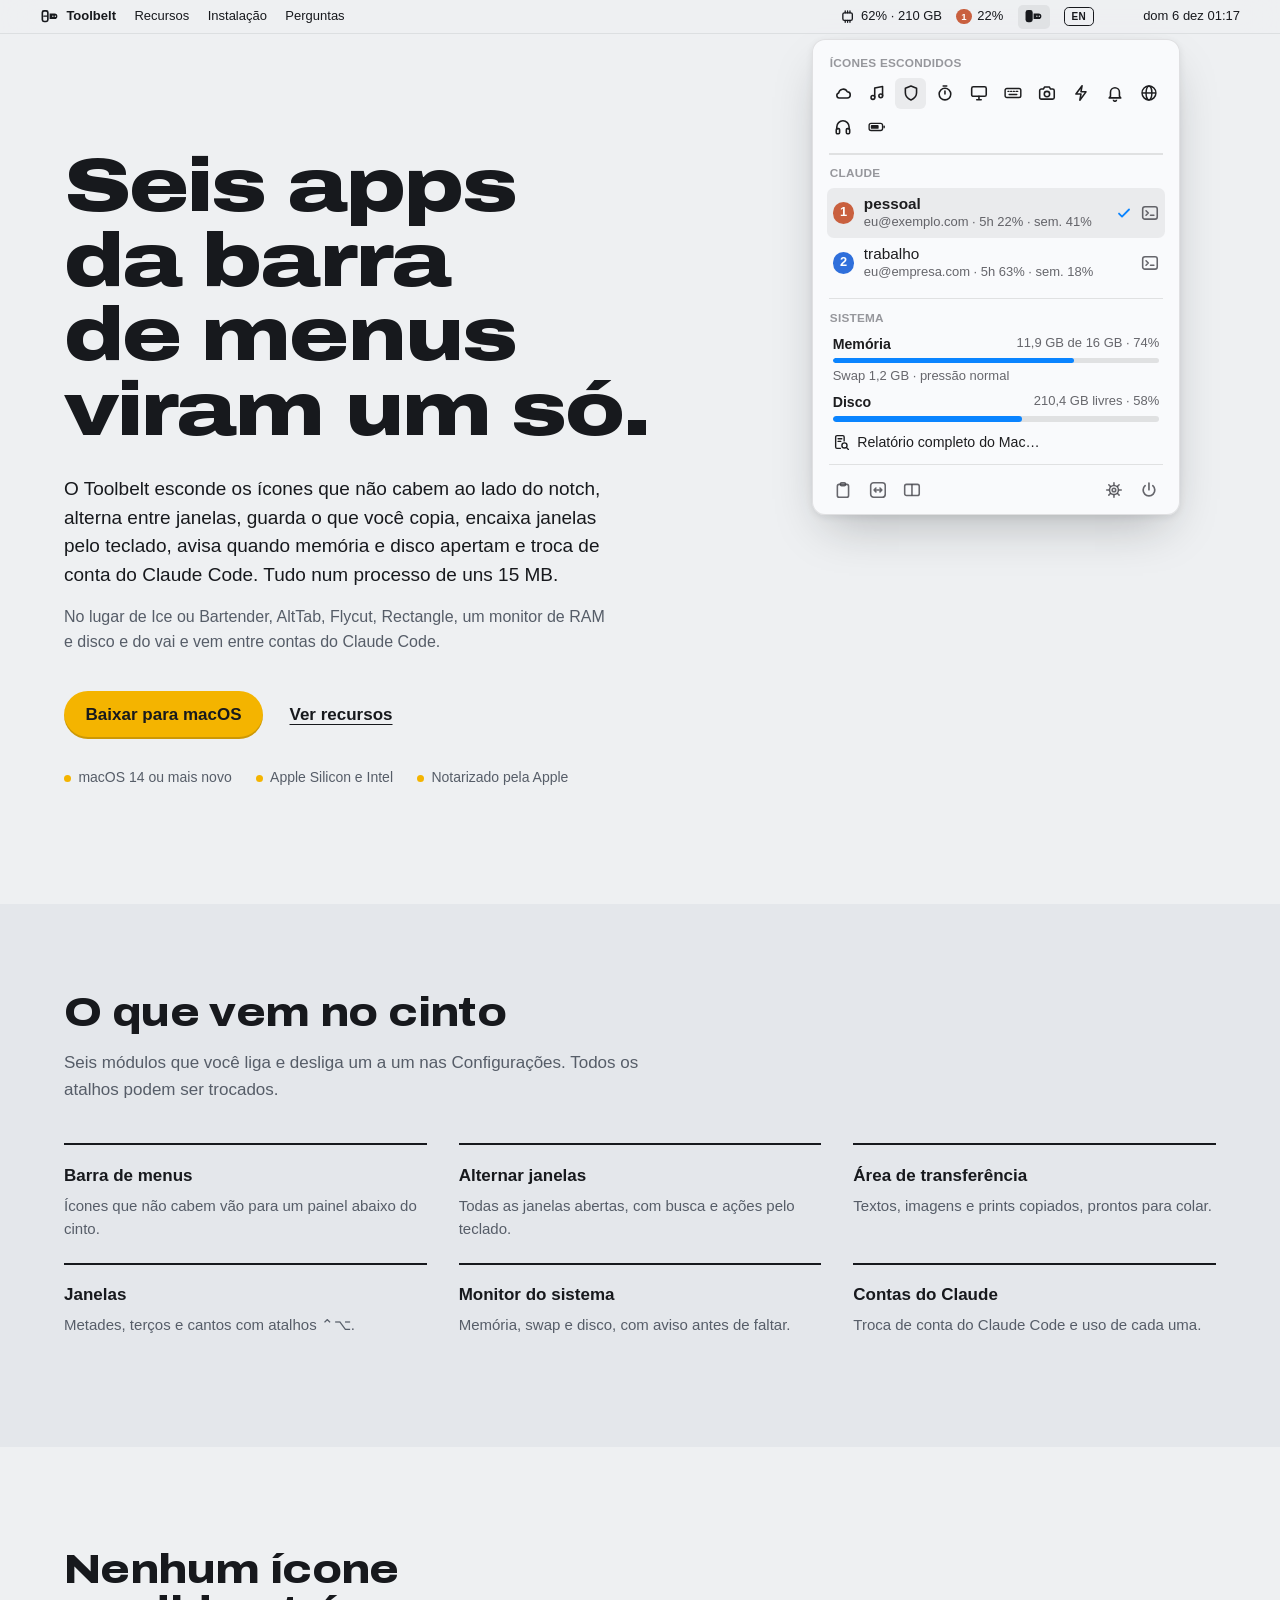
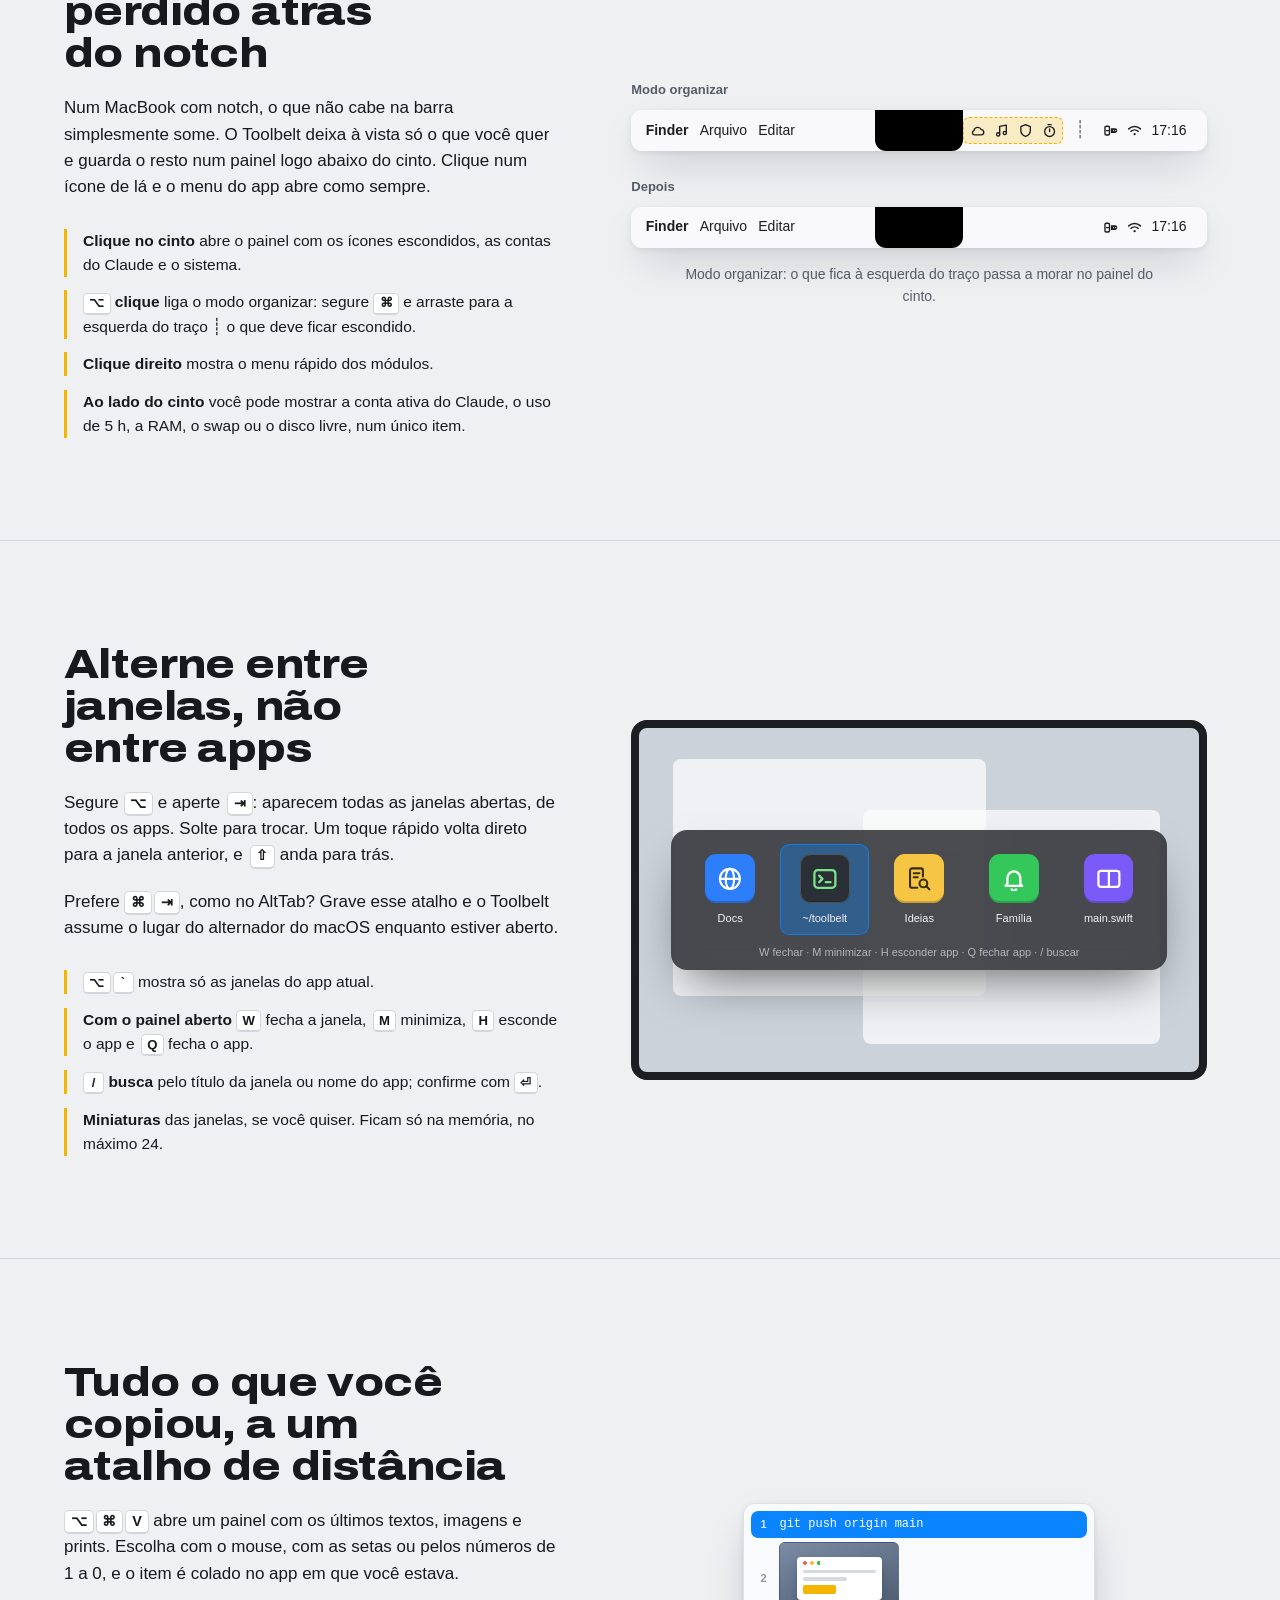
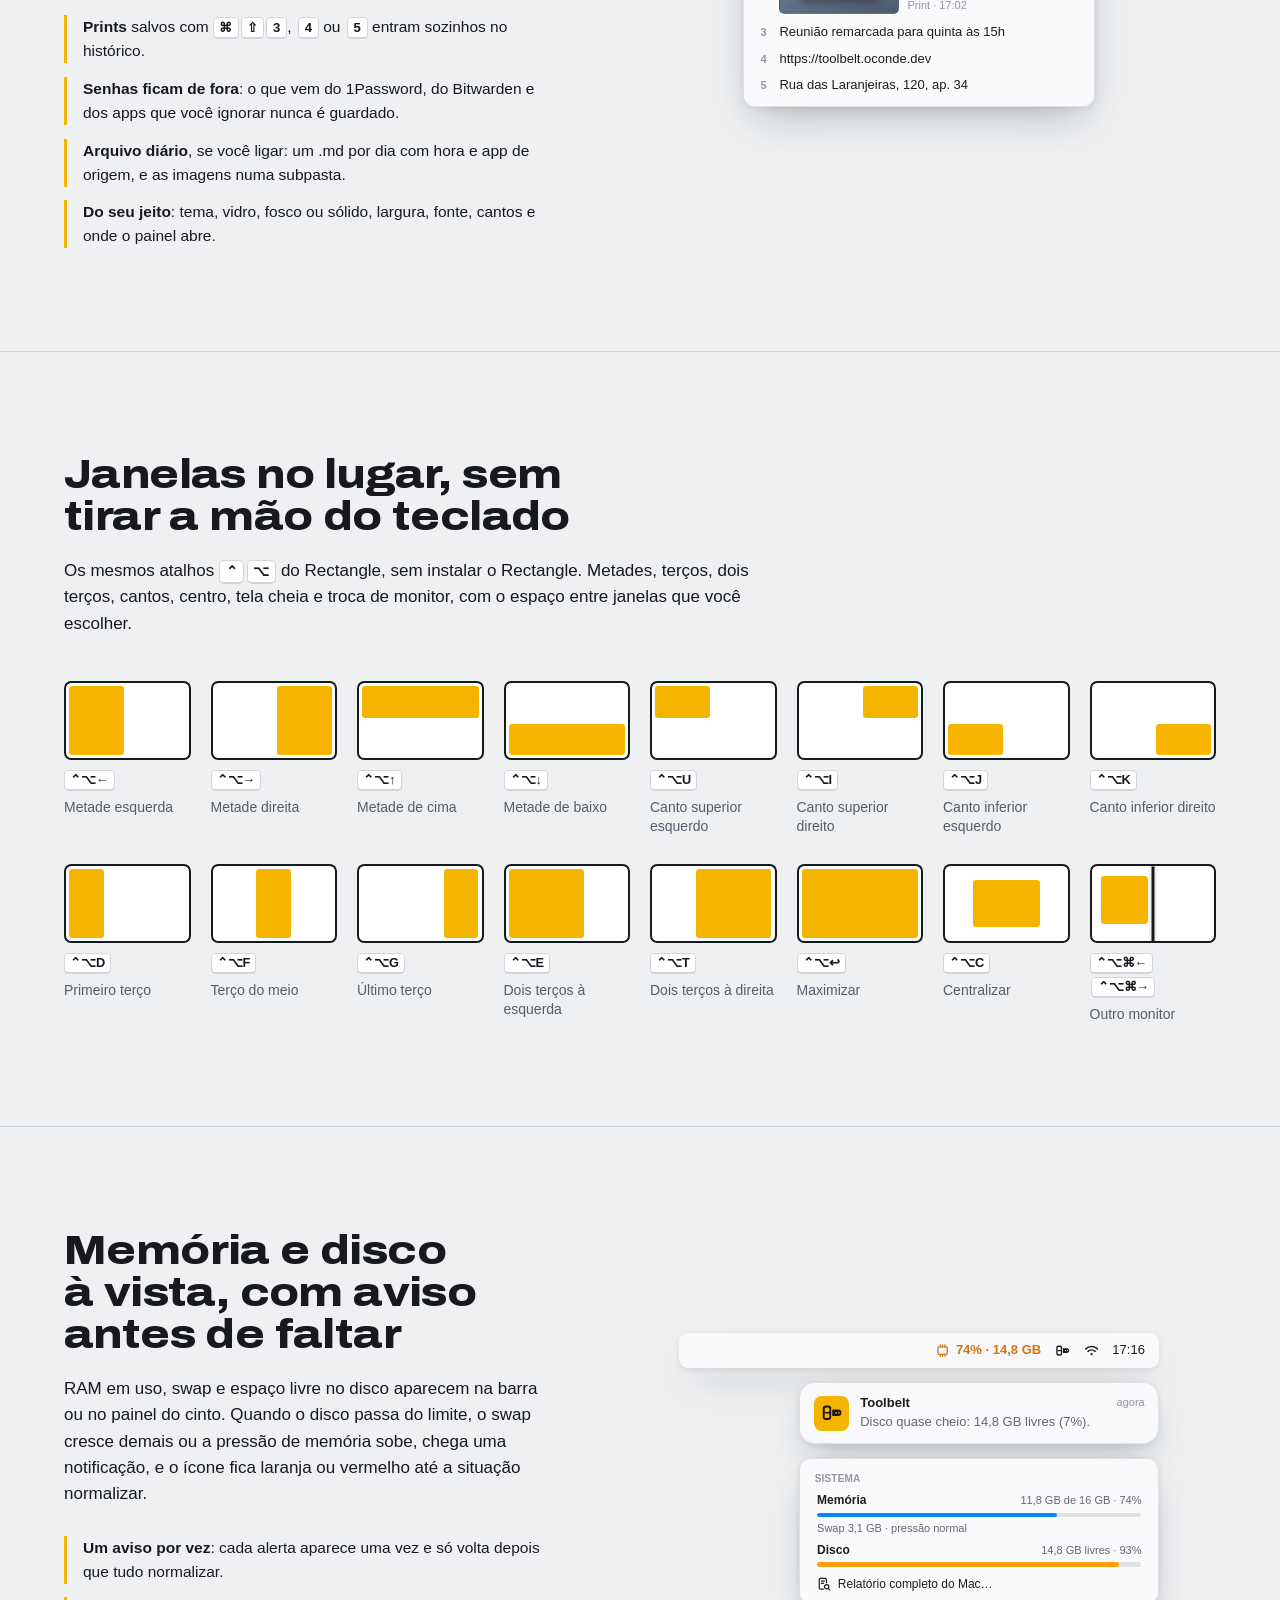
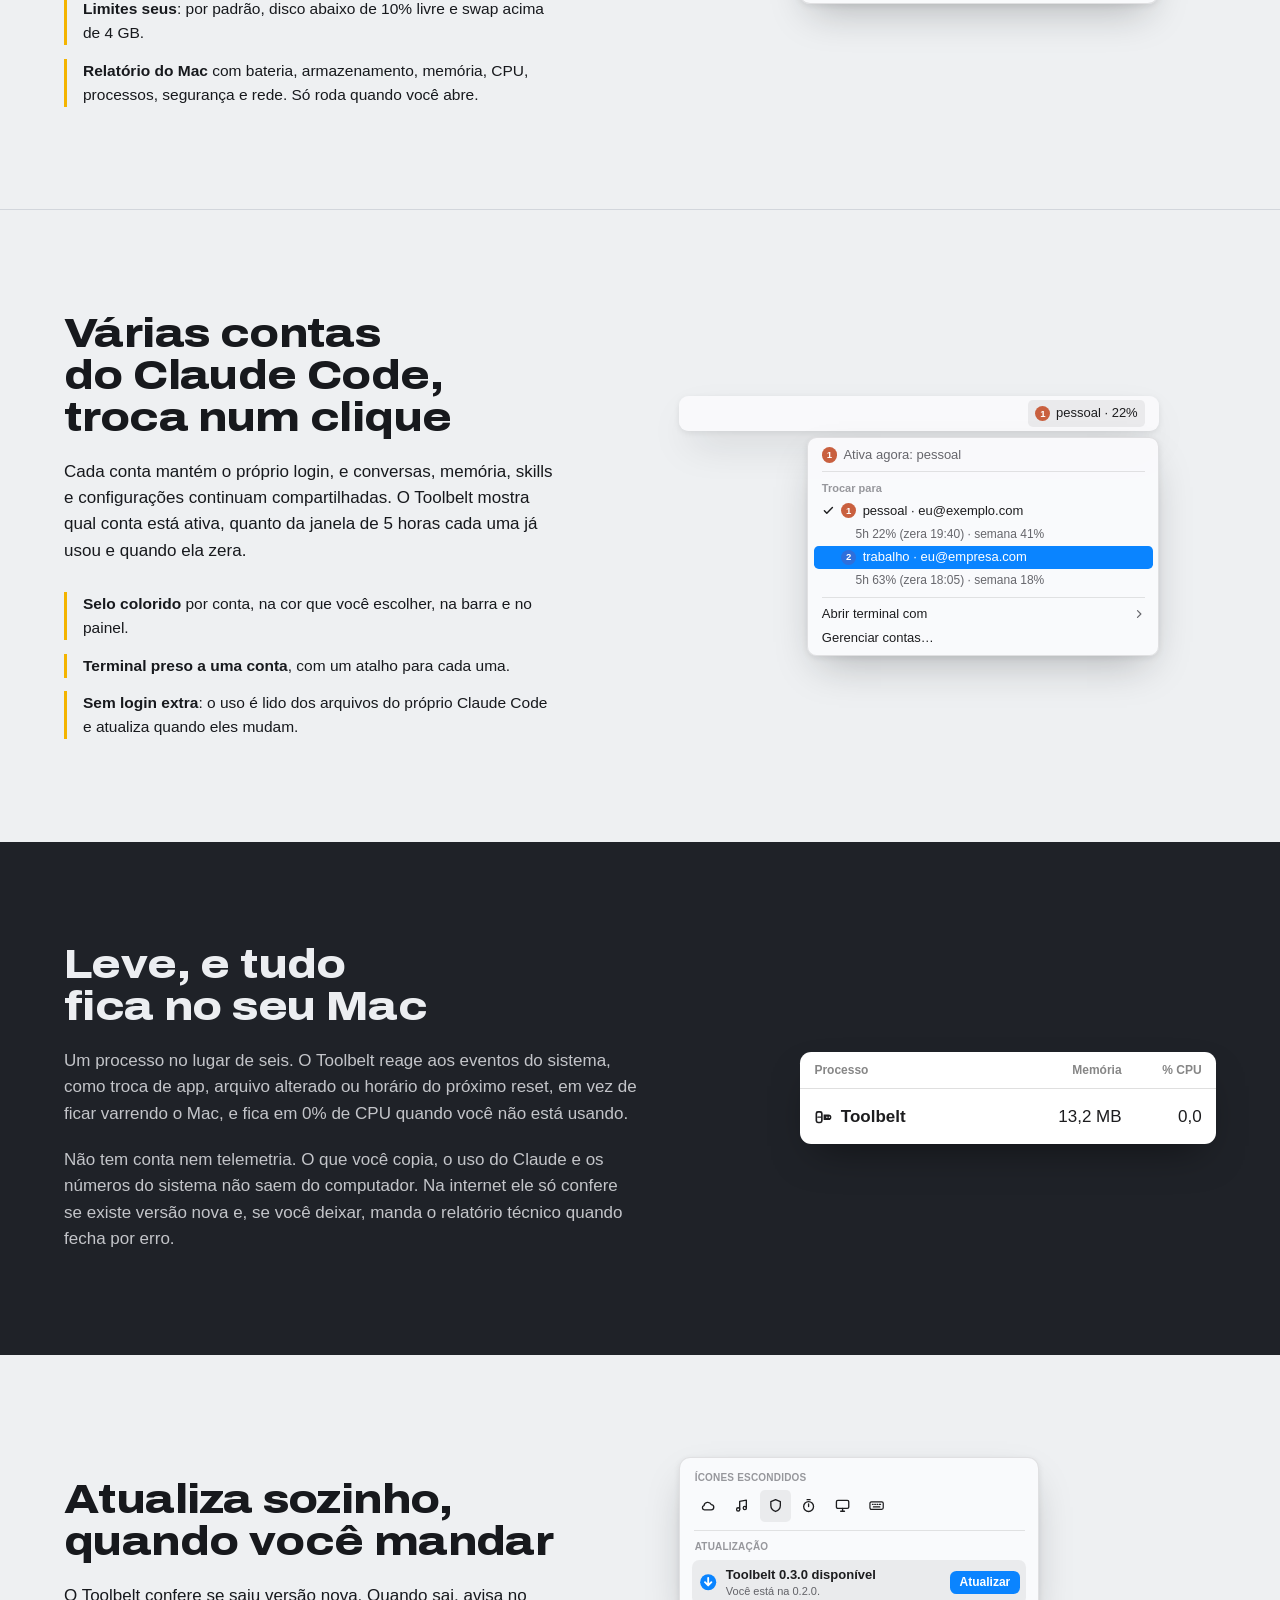
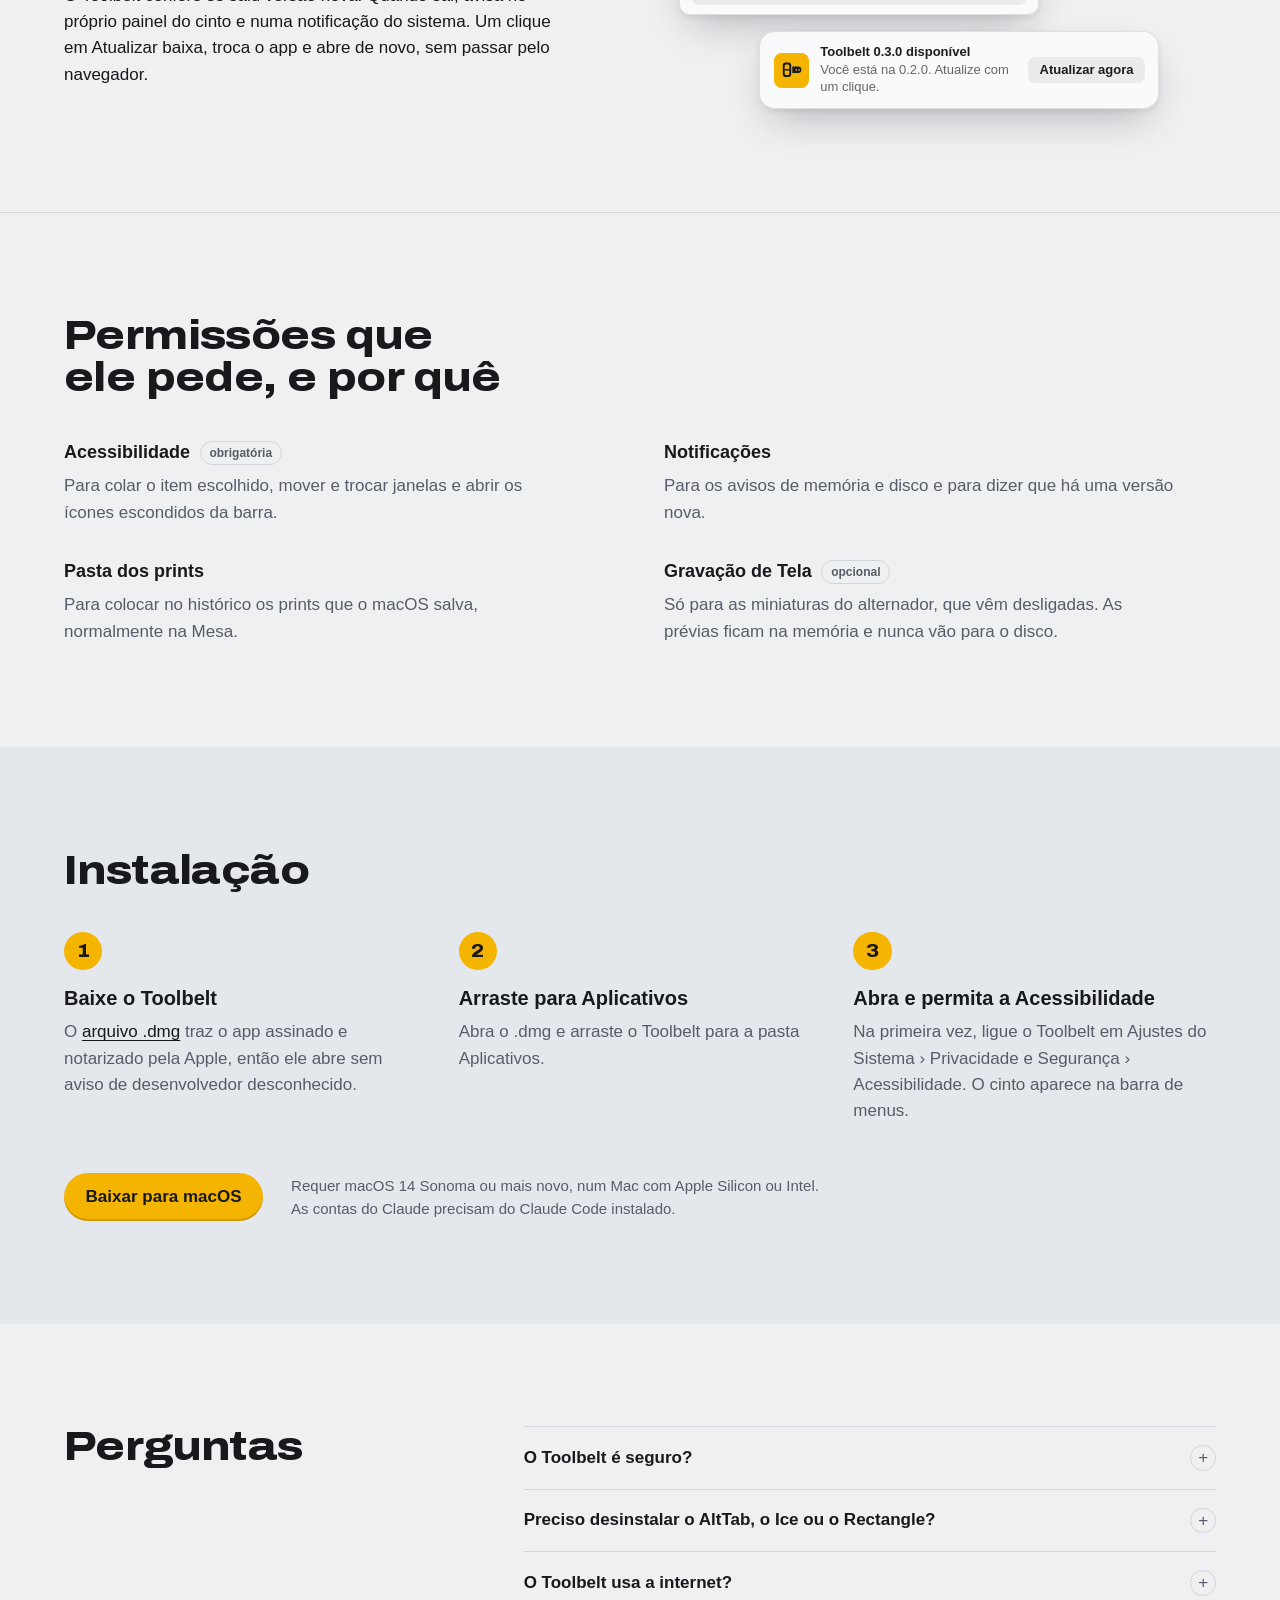
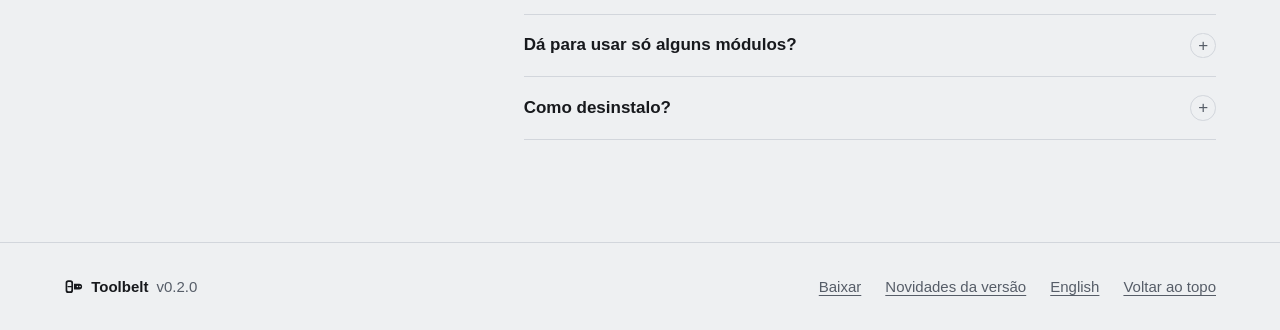
==== site/index.html @ cf815ac5 "Document crash reporting, the compatibility matrix and the 0.3.0 changes" ====
<!doctype html>
<html lang="pt-BR">
<head>
<meta charset="utf-8">
<meta name="viewport" content="width=device-width, initial-scale=1">
<title>Toolbelt para macOS: seis utilitários da barra de menus num app só</title>
<meta name="description" content="Toolbelt junta num app leve o que você usava em vários: ícones escondidos atrás do notch, alternador de janelas, histórico da área de transferência, atalhos de janela, monitor de memória e disco e troca de contas do Claude Code.">
<meta name="color-scheme" content="light dark">
<meta name="theme-color" content="#EEF0F2" media="(prefers-color-scheme: light)">
<meta name="theme-color" content="#1A1C20" media="(prefers-color-scheme: dark)">
<link rel="canonical" href="https://toolbelt.oconde.dev/">
<link rel="alternate" hreflang="pt-BR" href="https://toolbelt.oconde.dev/">
<link rel="alternate" hreflang="en" href="https://toolbelt.oconde.dev/en/">
<link rel="alternate" hreflang="x-default" href="https://toolbelt.oconde.dev/">
<link rel="icon" href="assets/favicon.svg" type="image/svg+xml">
<link rel="apple-touch-icon" href="assets/app-icon.png">
<link rel="preload" href="assets/fonts/archivo-latin.woff2" as="font" type="font/woff2" crossorigin>
<link rel="stylesheet" href="assets/site.css">
<meta property="og:type" content="website">
<meta property="og:locale" content="pt_BR">
<meta property="og:locale:alternate" content="en_US">
<meta property="og:site_name" content="Toolbelt">
<meta property="og:url" content="https://toolbelt.oconde.dev/">
<meta property="og:title" content="Toolbelt: seis apps da barra de menus viram um só">
<meta property="og:description" content="Ícones escondidos atrás do notch, alternador de janelas, área de transferência, atalhos de janela, monitor do sistema e contas do Claude Code. Uns 15 MB de memória, notarizado pela Apple.">
<meta property="og:image" content="https://toolbelt.oconde.dev/assets/og.png">
<meta property="og:image:width" content="1200">
<meta property="og:image:height" content="630">
<meta property="og:image:alt" content="Barra de menus do Mac com o ícone do Toolbelt e o painel aberto.">
<meta name="twitter:card" content="summary_large_image">
<script src="assets/site.js" defer></script>
</head>
<body>
<svg class="sprite" width="0" height="0" aria-hidden="true" focusable="false">
  <symbol id="belt-closed" viewBox="0 0 18 18">
    <path fill-rule="evenodd" d="M9.4 6.25H14.25A2.75 2.75 0 0 1 14.25 11.75H9.4Z M11.9 9a0.7 0.7 0 1 0 1.4 0a0.7 0.7 0 1 0-1.4 0Z M14.3 9a0.7 0.7 0 1 0 1.4 0a0.7 0.7 0 1 0-1.4 0Z"/>
    <path fill-rule="evenodd" d="M3.9 3H6.1A2.4 2.4 0 0 1 8.5 5.4V12.6A2.4 2.4 0 0 1 6.1 15H3.9A2.4 2.4 0 0 1 1.5 12.6V5.4A2.4 2.4 0 0 1 3.9 3Z M4.3 4.6H5.7A1.2 1.2 0 0 1 6.9 5.8V12.2A1.2 1.2 0 0 1 5.7 13.4H4.3A1.2 1.2 0 0 1 3.1 12.2V5.8A1.2 1.2 0 0 1 4.3 4.6Z"/>
    <rect x="3.1" y="8.35" width="4.6" height="1.3" rx="0.65"/>
  </symbol>
  <symbol id="belt-open" viewBox="0 0 18 18">
    <path fill-rule="evenodd" d="M9.4 6.25H14.25A2.75 2.75 0 0 1 14.25 11.75H9.4Z M11.9 9a0.7 0.7 0 1 0 1.4 0a0.7 0.7 0 1 0-1.4 0Z M14.3 9a0.7 0.7 0 1 0 1.4 0a0.7 0.7 0 1 0-1.4 0Z"/>
    <rect x="1.5" y="3" width="7" height="12" rx="2.4"/>
  </symbol>
  <symbol id="glyph-chip" viewBox="0 0 16 16"><g fill="none" stroke="currentColor" stroke-width="1.4" stroke-linecap="round"><rect x="3" y="4" width="10" height="8" rx="1.6"/><path d="M5.5 2v2M8 2v2M10.5 2v2M5.5 12v2M8 12v2M10.5 12v2"/></g></symbol>
  <symbol id="glyph-terminal" viewBox="0 0 16 16"><g fill="none" stroke="currentColor" stroke-width="1.4" stroke-linecap="round" stroke-linejoin="round"><rect x="1.5" y="2.5" width="13" height="11" rx="2"/><path d="M4.5 6l2 2-2 2M8.5 10h3"/></g></symbol>
  <symbol id="glyph-check" viewBox="0 0 16 16"><path d="M3 8.5l3 3 7-7" fill="none" stroke="currentColor" stroke-width="1.8" stroke-linecap="round" stroke-linejoin="round"/></symbol>
  <symbol id="glyph-gear" viewBox="0 0 16 16"><g fill="none" stroke="currentColor" stroke-width="1.4" stroke-linecap="round"><circle cx="8" cy="8" r="4"/><circle cx="8" cy="8" r="1.6"/><path d="M8 1.5v2M8 12.5v2M1.5 8h2M12.5 8h2M3.4 3.4l1.4 1.4M11.2 11.2l1.4 1.4M3.4 12.6l1.4-1.4M11.2 4.8l1.4-1.4"/></g></symbol>
  <symbol id="glyph-power" viewBox="0 0 16 16"><g fill="none" stroke="currentColor" stroke-width="1.5" stroke-linecap="round"><path d="M8 1.8v6"/><path d="M4.6 4.2a5.2 5.2 0 1 0 6.8 0"/></g></symbol>
  <symbol id="glyph-clipboard" viewBox="0 0 16 16"><g fill="none" stroke="currentColor" stroke-width="1.4" stroke-linejoin="round"><rect x="3" y="3" width="10" height="11.5" rx="1.6"/><rect x="5.8" y="1.5" width="4.4" height="2.8" rx="0.9"/></g></symbol>
  <symbol id="glyph-arrange" viewBox="0 0 16 16"><g fill="none" stroke="currentColor" stroke-width="1.4" stroke-linecap="round" stroke-linejoin="round"><rect x="1.5" y="1.5" width="13" height="13" rx="2.6"/><path d="M4.5 8h7M6.2 6.3L4.5 8l1.7 1.7M9.8 6.3L11.5 8 9.8 9.7"/></g></symbol>
  <symbol id="glyph-split" viewBox="0 0 16 16"><g fill="none" stroke="currentColor" stroke-width="1.4"><rect x="1.5" y="3" width="13" height="10" rx="1.6"/><path d="M8 3v10"/></g></symbol>
  <symbol id="glyph-report" viewBox="0 0 16 16"><g fill="none" stroke="currentColor" stroke-width="1.3" stroke-linecap="round"><path d="M10.5 6.5V2.8a1.3 1.3 0 0 0-1.3-1.3H3.8a1.3 1.3 0 0 0-1.3 1.3v9.4a1.3 1.3 0 0 0 1.3 1.3H7"/><path d="M4.8 4.5h3.5M4.8 7h2.5"/><circle cx="10.8" cy="10.8" r="2.4"/><path d="M12.6 12.6l1.9 1.9"/></g></symbol>
  <symbol id="glyph-wifi" viewBox="0 0 16 16"><g fill="none" stroke="currentColor" stroke-width="1.5" stroke-linecap="round"><path d="M1.8 6.2a9 9 0 0 1 12.4 0"/><path d="M4.2 8.8a5.6 5.6 0 0 1 7.6 0"/></g><circle cx="8" cy="11.8" r="1.2" fill="currentColor"/></symbol>
  <symbol id="glyph-battery" viewBox="0 0 16 16"><g fill="none" stroke="currentColor" stroke-width="1.2"><rect x="1" y="4.8" width="12" height="6.4" rx="1.8"/></g><rect x="13.8" y="6.8" width="1.2" height="2.4" rx="0.5" fill="currentColor"/><rect x="2.5" y="6.3" width="7" height="3.4" rx="0.8" fill="currentColor"/></symbol>
  <symbol id="glyph-cloud" viewBox="0 0 16 16"><path d="M4.6 12.5h7a2.8 2.8 0 0 0 .2-5.6A4 4 0 0 0 4.2 8a2.3 2.3 0 0 0 .4 4.5Z" fill="none" stroke="currentColor" stroke-width="1.4" stroke-linejoin="round"/></symbol>
  <symbol id="glyph-music" viewBox="0 0 16 16"><g fill="none" stroke="currentColor" stroke-width="1.4" stroke-linejoin="round"><path d="M6 12V3.6l7-1.4v8.4"/><circle cx="4.4" cy="12" r="1.7"/><circle cx="11.4" cy="10.6" r="1.7"/></g></symbol>
  <symbol id="glyph-shield" viewBox="0 0 16 16"><path d="M8 1.8l5 2v4c0 3.2-2.2 5.3-5 6.4-2.8-1.1-5-3.2-5-6.4v-4Z" fill="none" stroke="currentColor" stroke-width="1.4" stroke-linejoin="round"/></symbol>
  <symbol id="glyph-timer" viewBox="0 0 16 16"><g fill="none" stroke="currentColor" stroke-width="1.4" stroke-linecap="round"><circle cx="8" cy="9" r="5.2"/><path d="M8 9V6.2M6.4 1.8h3.2"/></g></symbol>
  <symbol id="glyph-display" viewBox="0 0 16 16"><g fill="none" stroke="currentColor" stroke-width="1.4" stroke-linecap="round"><rect x="1.5" y="2.5" width="13" height="8.5" rx="1.5"/><path d="M6 14h4M8 11v3"/></g></symbol>
  <symbol id="glyph-keyboard" viewBox="0 0 16 16"><g fill="none" stroke="currentColor" stroke-width="1.3" stroke-linecap="round"><rect x="1" y="4" width="14" height="8" rx="1.6"/><path d="M3.6 6.6h.8M6 6.6h.8M8.4 6.6h.8M10.8 6.6h1.4M4.6 9.4h6.8"/></g></symbol>
  <symbol id="glyph-camera" viewBox="0 0 16 16"><g fill="none" stroke="currentColor" stroke-width="1.4" stroke-linejoin="round"><path d="M1.5 6a1.5 1.5 0 0 1 1.5-1.5h1.8l1-1.8h4.4l1 1.8H13A1.5 1.5 0 0 1 14.5 6v6a1.5 1.5 0 0 1-1.5 1.5H3A1.5 1.5 0 0 1 1.5 12Z"/><circle cx="8" cy="9" r="2.4"/></g></symbol>
  <symbol id="glyph-download" viewBox="0 0 16 16"><circle cx="8" cy="8" r="7" fill="currentColor"/><path d="M8 4.2v6.4M5.2 8l2.8 2.8L10.8 8" fill="none" stroke="#fff" stroke-width="1.6" stroke-linecap="round" stroke-linejoin="round"/></symbol>
  <symbol id="glyph-bolt" viewBox="0 0 16 16"><path d="M9 1.5L3.5 9H8l-1 5.5L12.5 7H8Z" fill="none" stroke="currentColor" stroke-width="1.4" stroke-linejoin="round"/></symbol>
  <symbol id="glyph-bell" viewBox="0 0 16 16"><g fill="none" stroke="currentColor" stroke-width="1.4" stroke-linejoin="round"><path d="M4 11V7.4a4 4 0 0 1 8 0V11l1.2 1.4H2.8Z"/><path d="M6.6 14a1.4 1.4 0 0 0 2.8 0"/></g></symbol>
  <symbol id="glyph-globe" viewBox="0 0 16 16"><g fill="none" stroke="currentColor" stroke-width="1.3"><circle cx="8" cy="8" r="6.2"/><ellipse cx="8" cy="8" rx="2.6" ry="6.2"/><path d="M1.8 8h12.4"/></g></symbol>
  <symbol id="glyph-headphones" viewBox="0 0 16 16"><g fill="none" stroke="currentColor" stroke-width="1.4" stroke-linejoin="round"><path d="M2.5 10.5V8a5.5 5.5 0 0 1 11 0v2.5"/><rect x="2" y="9.5" width="3" height="4.5" rx="1"/><rect x="11" y="9.5" width="3" height="4.5" rx="1"/></g></symbol>
  <symbol id="glyph-chevron" viewBox="0 0 16 16"><path d="M6 3.5L10.5 8 6 12.5" fill="none" stroke="currentColor" stroke-width="1.6" stroke-linecap="round" stroke-linejoin="round"/></symbol>
</svg>

<a class="skip-link" href="#conteudo">Pular para o conteúdo</a>

<header class="menubar">
  <nav class="menubar__menus" aria-label="Seções da página">
    <a class="menubar__app" href="#topo"><svg class="menubar__app-icon" aria-hidden="true"><use href="#belt-closed"/></svg><span>Toolbelt</span></a>
    <a class="menubar__link" href="#recursos">Recursos</a>
    <a class="menubar__link" href="#instalacao">Instalação</a>
    <a class="menubar__link" href="#perguntas">Perguntas</a>
  </nav>
  <div class="menubar__status">
    <span class="status-item status-item--monitor" aria-hidden="true"><svg class="status-item__glyph"><use href="#glyph-chip"/></svg>62% · 210 GB</span>
    <span class="status-item status-item--claude" aria-hidden="true"><span class="account-badge account-badge--one account-badge--small">1</span>22%</span>
    <button class="status-item status-item--belt" type="button" aria-expanded="true" aria-controls="hero-panel" aria-label="Mostrar ou esconder o painel do Toolbelt">
      <svg class="status-item__belt" aria-hidden="true"><use href="#belt-open"/></svg>
    </button>
    <a class="status-item status-item--language" href="/en/" hreflang="en" lang="en" aria-label="Read in English" title="Read in English">EN</a>
    <span class="status-item status-item--clock" id="menubar-clock" aria-hidden="true">qui 22 out 17:16</span>
  </div>
</header>

<main id="topo">
  <section class="hero" aria-labelledby="hero-title">
    <div class="hero__copy" id="conteudo">
      <h1 class="hero__title" id="hero-title">Seis apps da barra de menus viram um só.</h1>
      <p class="hero__lead">O Toolbelt esconde os ícones que não cabem ao lado do notch, alterna entre janelas, guarda o que você copia, encaixa janelas pelo teclado, avisa quando memória e disco apertam e troca de conta do Claude Code. Tudo num processo de uns 15 MB.</p>
      <p class="hero__replaces">No lugar de Ice ou Bartender, AltTab, Flycut, Rectangle, um monitor de RAM e disco e do vai e vem entre contas do Claude Code.</p>
      <div class="hero__actions">
        <a class="button button--primary" href="/download">Baixar para macOS</a>
        <a class="button button--quiet" href="#recursos">Ver recursos</a>
      </div>
      <ul class="hero__facts">
        <li>macOS 14 ou mais novo</li>
        <li>Apple Silicon e Intel</li>
        <li>Notarizado pela Apple</li>
      </ul>
    </div>

    <div class="hero__stage">
      <div class="mac-panel" id="hero-panel" role="img" aria-label="Painel do Toolbelt aberto abaixo do cinto: ícones escondidos da barra, contas do Claude com o uso de cada uma e memória e disco do Mac.">
        <p class="mac-panel__label">Ícones escondidos</p>
        <div class="mac-panel__extras">
          <span><svg><use href="#glyph-cloud"/></svg></span>
          <span><svg><use href="#glyph-music"/></svg></span>
          <span><svg><use href="#glyph-shield"/></svg></span>
          <span><svg><use href="#glyph-timer"/></svg></span>
          <span><svg><use href="#glyph-display"/></svg></span>
          <span><svg><use href="#glyph-keyboard"/></svg></span>
          <span><svg><use href="#glyph-camera"/></svg></span>
          <span><svg><use href="#glyph-bolt"/></svg></span>
          <span><svg><use href="#glyph-bell"/></svg></span>
          <span><svg><use href="#glyph-globe"/></svg></span>
          <span><svg><use href="#glyph-headphones"/></svg></span>
          <span><svg><use href="#glyph-battery"/></svg></span>
        </div>
        <div class="mac-panel__divider"></div>
        <p class="mac-panel__label">Claude</p>
        <div class="panel-account panel-account--active">
          <span class="account-badge account-badge--one">1</span>
          <span class="panel-account__text"><strong>pessoal</strong><span>eu@exemplo.com · 5h 22% · sem. 41%</span></span>
          <svg class="panel-account__check"><use href="#glyph-check"/></svg>
          <svg class="panel-account__terminal"><use href="#glyph-terminal"/></svg>
        </div>
        <div class="panel-account">
          <span class="account-badge account-badge--two">2</span>
          <span class="panel-account__text"><span class="panel-account__name">trabalho</span><span>eu@empresa.com · 5h 63% · sem. 18%</span></span>
          <svg class="panel-account__terminal"><use href="#glyph-terminal"/></svg>
        </div>
        <div class="mac-panel__divider"></div>
        <p class="mac-panel__label">Sistema</p>
        <div class="panel-meter">
          <div class="panel-meter__line"><span class="panel-meter__title">Memória</span><span class="panel-meter__value">11,9 GB de 16 GB · 74%</span></div>
          <div class="panel-meter__track"><span style="--ratio: 0.74"></span></div>
        </div>
        <p class="panel-note">Swap 1,2 GB · pressão normal</p>
        <div class="panel-meter">
          <div class="panel-meter__line"><span class="panel-meter__title">Disco</span><span class="panel-meter__value">210,4 GB livres · 58%</span></div>
          <div class="panel-meter__track"><span style="--ratio: 0.58"></span></div>
        </div>
        <p class="panel-report"><svg><use href="#glyph-report"/></svg>Relatório completo do Mac…</p>
        <div class="mac-panel__divider"></div>
        <div class="mac-panel__footer">
          <span><svg><use href="#glyph-clipboard"/></svg></span>
          <span><svg><use href="#glyph-arrange"/></svg></span>
          <span><svg><use href="#glyph-split"/></svg></span>
          <span class="mac-panel__spacer"></span>
          <span><svg><use href="#glyph-gear"/></svg></span>
          <span><svg><use href="#glyph-power"/></svg></span>
        </div>
      </div>
    </div>
  </section>

  <section class="overview" id="recursos" aria-labelledby="overview-title">
    <div class="container">
      <h2 class="section-title" id="overview-title">O que vem no cinto</h2>
      <p class="section-lead">Seis módulos que você liga e desliga um a um nas Configurações. Todos os atalhos podem ser trocados.</p>
      <ul class="overview__list">
        <li><a href="#barra-de-menus"><strong>Barra de menus</strong><span>Ícones que não cabem vão para um painel abaixo do cinto.</span></a></li>
        <li><a href="#alternar-janelas"><strong>Alternar janelas</strong><span>Todas as janelas abertas, com busca e ações pelo teclado.</span></a></li>
        <li><a href="#area-de-transferencia"><strong>Área de transferência</strong><span>Textos, imagens e prints copiados, prontos para colar.</span></a></li>
        <li><a href="#janelas"><strong>Janelas</strong><span>Metades, terços e cantos com atalhos ⌃⌥.</span></a></li>
        <li><a href="#monitor"><strong>Monitor do sistema</strong><span>Memória, swap e disco, com aviso antes de faltar.</span></a></li>
        <li><a href="#claude"><strong>Contas do Claude</strong><span>Troca de conta do Claude Code e uso de cada uma.</span></a></li>
      </ul>
    </div>
  </section>

  <section class="feature" id="barra-de-menus" aria-labelledby="menubar-title">
    <div class="container feature__grid">
      <div class="feature__copy">
        <h2 class="section-title" id="menubar-title">Nenhum ícone perdido atrás do notch</h2>
        <p>Num MacBook com notch, o que não cabe na barra simplesmente some. O Toolbelt deixa à vista só o que você quer e guarda o resto num painel logo abaixo do cinto. Clique num ícone de lá e o menu do app abre como sempre.</p>
        <ul class="feature__points">
          <li><span class="feature__key">Clique no cinto</span> abre o painel com os ícones escondidos, as contas do Claude e o sistema.</li>
          <li><span class="feature__key"><kbd>⌥</kbd> clique</span> liga o modo organizar: segure <kbd>⌘</kbd> e arraste para a esquerda do traço ┊ o que deve ficar escondido.</li>
          <li><span class="feature__key">Clique direito</span> mostra o menu rápido dos módulos.</li>
          <li><span class="feature__key">Ao lado do cinto</span> você pode mostrar a conta ativa do Claude, o uso de 5 h, a RAM, o swap ou o disco livre, num único item.</li>
        </ul>
      </div>
      <figure class="feature__art">
        <div class="arrange-bar" role="img" aria-label="Duas barras de menus. Na primeira, o modo organizar: à esquerda do traço ficam os ícones que vão para o painel. Na segunda, a barra depois: só o cinto, o Wi-Fi e o relógio à direita do notch.">
          <p class="arrange-bar__caption">Modo organizar</p>
          <div class="arrange-bar__strip">
            <span class="arrange-bar__menus"><b>Finder</b><span>Arquivo</span><span>Editar</span></span>
            <span class="arrange-bar__notch"></span>
            <span class="arrange-bar__hidden">
              <svg><use href="#glyph-cloud"/></svg>
              <svg><use href="#glyph-music"/></svg>
              <svg><use href="#glyph-shield"/></svg>
              <svg><use href="#glyph-timer"/></svg>
            </span>
            <span class="arrange-bar__divider">┊</span>
            <span class="arrange-bar__visible">
              <svg><use href="#belt-closed"/></svg>
              <svg><use href="#glyph-wifi"/></svg>
              <span>17:16</span>
            </span>
          </div>
          <p class="arrange-bar__caption">Depois</p>
          <div class="arrange-bar__strip">
            <span class="arrange-bar__menus"><b>Finder</b><span>Arquivo</span><span>Editar</span></span>
            <span class="arrange-bar__notch"></span>
            <span class="arrange-bar__visible arrange-bar__visible--after">
              <svg><use href="#belt-closed"/></svg>
              <svg><use href="#glyph-wifi"/></svg>
              <span>17:16</span>
            </span>
          </div>
        </div>
        <figcaption>Modo organizar: o que fica à esquerda do traço passa a morar no painel do cinto.</figcaption>
      </figure>
    </div>
  </section>

  <section class="feature" id="alternar-janelas" aria-labelledby="switcher-title">
    <div class="container feature__grid">
      <div class="feature__copy">
        <h2 class="section-title" id="switcher-title">Alterne entre janelas, não entre apps</h2>
        <p>Segure <kbd>⌥</kbd> e aperte <kbd>⇥</kbd>: aparecem todas as janelas abertas, de todos os apps. Solte para trocar. Um toque rápido volta direto para a janela anterior, e <kbd>⇧</kbd> anda para trás.</p>
        <p>Prefere <kbd>⌘</kbd><kbd>⇥</kbd>, como no AltTab? Grave esse atalho e o Toolbelt assume o lugar do alternador do macOS enquanto estiver aberto.</p>
        <ul class="feature__points">
          <li><span class="feature__key"><kbd>⌥</kbd><kbd>`</kbd></span> mostra só as janelas do app atual.</li>
          <li><span class="feature__key">Com o painel aberto</span> <kbd>W</kbd> fecha a janela, <kbd>M</kbd> minimiza, <kbd>H</kbd> esconde o app e <kbd>Q</kbd> fecha o app.</li>
          <li><span class="feature__key"><kbd>/</kbd> busca</span> pelo título da janela ou nome do app; confirme com <kbd>⏎</kbd>.</li>
          <li><span class="feature__key">Miniaturas</span> das janelas, se você quiser. Ficam só na memória, no máximo 24.</li>
        </ul>
      </div>
      <figure class="feature__art">
        <div class="screen" role="img" aria-label="Alternador de janelas aberto no meio da tela, com cinco janelas de apps diferentes e a segunda selecionada.">
          <span class="screen__window screen__window--back"></span>
          <span class="screen__window screen__window--front"></span>
          <div class="switcher">
            <div class="switcher__tiles">
              <span class="switcher__tile"><span class="app-icon app-icon--browser"><svg><use href="#glyph-globe"/></svg></span><span class="switcher__title">Docs</span></span>
              <span class="switcher__tile switcher__tile--selected"><span class="app-icon app-icon--terminal"><svg><use href="#glyph-terminal"/></svg></span><span class="switcher__title">~/toolbelt</span></span>
              <span class="switcher__tile"><span class="app-icon app-icon--notes"><svg><use href="#glyph-report"/></svg></span><span class="switcher__title">Ideias</span></span>
              <span class="switcher__tile"><span class="app-icon app-icon--chat"><svg><use href="#glyph-bell"/></svg></span><span class="switcher__title">Família</span></span>
              <span class="switcher__tile"><span class="app-icon app-icon--code"><svg><use href="#glyph-split"/></svg></span><span class="switcher__title">main.swift</span></span>
            </div>
            <p class="switcher__hints">W fechar · M minimizar · H esconder app · Q fechar app · / buscar</p>
          </div>
        </div>
      </figure>
    </div>
  </section>

  <section class="feature" id="area-de-transferencia" aria-labelledby="clipboard-title">
    <div class="container feature__grid">
      <div class="feature__copy">
        <h2 class="section-title" id="clipboard-title">Tudo o que você copiou, a um atalho de distância</h2>
        <p><kbd>⌥</kbd><kbd>⌘</kbd><kbd>V</kbd> abre um painel com os últimos textos, imagens e prints. Escolha com o mouse, com as setas ou pelos números de 1 a 0, e o item é colado no app em que você estava.</p>
        <ul class="feature__points">
          <li><span class="feature__key">Prints</span> salvos com <kbd>⌘</kbd><kbd>⇧</kbd><kbd>3</kbd>, <kbd>4</kbd> ou <kbd>5</kbd> entram sozinhos no histórico.</li>
          <li><span class="feature__key">Senhas ficam de fora</span>: o que vem do 1Password, do Bitwarden e dos apps que você ignorar nunca é guardado.</li>
          <li><span class="feature__key">Arquivo diário</span>, se você ligar: um .md por dia com hora e app de origem, e as imagens numa subpasta.</li>
          <li><span class="feature__key">Do seu jeito</span>: tema, vidro, fosco ou sólido, largura, fonte, cantos e onde o painel abre.</li>
        </ul>
      </div>
      <figure class="feature__art">
        <div class="clip-panel" role="img" aria-label="Painel da área de transferência com cinco itens numerados: um comando, um print, um recado, um link e um trecho de texto.">
          <div class="clip-panel__row clip-panel__row--selected"><span class="clip-panel__number">1</span><span class="clip-panel__text clip-panel__text--code">git push origin main</span></div>
          <div class="clip-panel__row clip-panel__row--image"><span class="clip-panel__number">2</span><span class="clip-panel__shot"><span class="clip-panel__shot-window"><span class="clip-panel__shot-dots"></span><span class="clip-panel__shot-line"></span><span class="clip-panel__shot-line clip-panel__shot-line--short"></span><span class="clip-panel__shot-mark"></span></span></span><span class="clip-panel__meta">Print · 17:02</span></div>
          <div class="clip-panel__row"><span class="clip-panel__number">3</span><span class="clip-panel__text">Reunião remarcada para quinta às 15h</span></div>
          <div class="clip-panel__row"><span class="clip-panel__number">4</span><span class="clip-panel__text">https://toolbelt.oconde.dev</span></div>
          <div class="clip-panel__row"><span class="clip-panel__number">5</span><span class="clip-panel__text">Rua das Laranjeiras, 120, ap. 34</span></div>
        </div>
      </figure>
    </div>
  </section>

  <section class="feature feature--wide" id="janelas" aria-labelledby="windows-title">
    <div class="container">
      <div class="feature__copy feature__copy--wide">
        <h2 class="section-title" id="windows-title">Janelas no lugar, sem tirar a mão do teclado</h2>
        <p>Os mesmos atalhos <kbd>⌃</kbd><kbd>⌥</kbd> do Rectangle, sem instalar o Rectangle. Metades, terços, dois terços, cantos, centro, tela cheia e troca de monitor, com o espaço entre janelas que você escolher.</p>
      </div>
      <ul class="layouts" aria-label="Atalhos de janela">
        <li><span class="mini-screen"><span style="--x:.0;--y:0;--w:.5;--h:1"></span></span><span class="layouts__keys"><kbd>⌃⌥←</kbd></span><span class="layouts__name">Metade esquerda</span></li>
        <li><span class="mini-screen"><span style="--x:.5;--y:0;--w:.5;--h:1"></span></span><span class="layouts__keys"><kbd>⌃⌥→</kbd></span><span class="layouts__name">Metade direita</span></li>
        <li><span class="mini-screen"><span style="--x:0;--y:0;--w:1;--h:.5"></span></span><span class="layouts__keys"><kbd>⌃⌥↑</kbd></span><span class="layouts__name">Metade de cima</span></li>
        <li><span class="mini-screen"><span style="--x:0;--y:.5;--w:1;--h:.5"></span></span><span class="layouts__keys"><kbd>⌃⌥↓</kbd></span><span class="layouts__name">Metade de baixo</span></li>
        <li><span class="mini-screen"><span style="--x:0;--y:0;--w:.5;--h:.5"></span></span><span class="layouts__keys"><kbd>⌃⌥U</kbd></span><span class="layouts__name">Canto superior esquerdo</span></li>
        <li><span class="mini-screen"><span style="--x:.5;--y:0;--w:.5;--h:.5"></span></span><span class="layouts__keys"><kbd>⌃⌥I</kbd></span><span class="layouts__name">Canto superior direito</span></li>
        <li><span class="mini-screen"><span style="--x:0;--y:.5;--w:.5;--h:.5"></span></span><span class="layouts__keys"><kbd>⌃⌥J</kbd></span><span class="layouts__name">Canto inferior esquerdo</span></li>
        <li><span class="mini-screen"><span style="--x:.5;--y:.5;--w:.5;--h:.5"></span></span><span class="layouts__keys"><kbd>⌃⌥K</kbd></span><span class="layouts__name">Canto inferior direito</span></li>
        <li><span class="mini-screen"><span style="--x:0;--y:0;--w:.3333;--h:1"></span></span><span class="layouts__keys"><kbd>⌃⌥D</kbd></span><span class="layouts__name">Primeiro terço</span></li>
        <li><span class="mini-screen"><span style="--x:.3333;--y:0;--w:.3334;--h:1"></span></span><span class="layouts__keys"><kbd>⌃⌥F</kbd></span><span class="layouts__name">Terço do meio</span></li>
        <li><span class="mini-screen"><span style="--x:.6667;--y:0;--w:.3333;--h:1"></span></span><span class="layouts__keys"><kbd>⌃⌥G</kbd></span><span class="layouts__name">Último terço</span></li>
        <li><span class="mini-screen"><span style="--x:0;--y:0;--w:.6667;--h:1"></span></span><span class="layouts__keys"><kbd>⌃⌥E</kbd></span><span class="layouts__name">Dois terços à esquerda</span></li>
        <li><span class="mini-screen"><span style="--x:.3333;--y:0;--w:.6667;--h:1"></span></span><span class="layouts__keys"><kbd>⌃⌥T</kbd></span><span class="layouts__name">Dois terços à direita</span></li>
        <li><span class="mini-screen"><span style="--x:0;--y:0;--w:1;--h:1"></span></span><span class="layouts__keys"><kbd>⌃⌥↩</kbd></span><span class="layouts__name">Maximizar</span></li>
        <li><span class="mini-screen"><span style="--x:.2;--y:.15;--w:.6;--h:.7"></span></span><span class="layouts__keys"><kbd>⌃⌥C</kbd></span><span class="layouts__name">Centralizar</span></li>
        <li><span class="mini-screen mini-screen--pair"><span></span></span><span class="layouts__keys"><kbd>⌃⌥⌘←</kbd> <kbd>⌃⌥⌘→</kbd></span><span class="layouts__name">Outro monitor</span></li>
      </ul>
    </div>
  </section>

  <section class="feature" id="monitor" aria-labelledby="monitor-title">
    <div class="container feature__grid">
      <div class="feature__copy">
        <h2 class="section-title" id="monitor-title">Memória e disco à vista, com aviso antes de faltar</h2>
        <p>RAM em uso, swap e espaço livre no disco aparecem na barra ou no painel do cinto. Quando o disco passa do limite, o swap cresce demais ou a pressão de memória sobe, chega uma notificação, e o ícone fica laranja ou vermelho até a situação normalizar.</p>
        <ul class="feature__points">
          <li><span class="feature__key">Um aviso por vez</span>: cada alerta aparece uma vez e só volta depois que tudo normalizar.</li>
          <li><span class="feature__key">Limites seus</span>: por padrão, disco abaixo de 10% livre e swap acima de 4 GB.</li>
          <li><span class="feature__key">Relatório do Mac</span> com bateria, armazenamento, memória, CPU, processos, segurança e rede. Só roda quando você abre.</li>
        </ul>
      </div>
      <figure class="feature__art">
        <div class="alert-scene" role="img" aria-label="Barra de menus com o monitor em laranja mostrando 74% de memória e 14,8 GB livres, e uma notificação do Toolbelt avisando que o disco está quase cheio.">
          <div class="alert-scene__bar">
            <span class="alert-scene__monitor"><svg><use href="#glyph-chip"/></svg>74% · 14,8 GB</span>
            <svg class="alert-scene__glyph"><use href="#belt-closed"/></svg>
            <svg class="alert-scene__glyph"><use href="#glyph-wifi"/></svg>
            <span>17:16</span>
          </div>
          <div class="notification">
            <span class="notification__icon"><svg><use href="#belt-closed"/></svg></span>
            <span class="notification__text"><strong>Toolbelt</strong><span>Disco quase cheio: 14,8 GB livres (7%).</span></span>
            <span class="notification__time">agora</span>
          </div>
          <div class="mac-panel mac-panel--compact">
            <p class="mac-panel__label">Sistema</p>
            <div class="panel-meter">
              <div class="panel-meter__line"><span class="panel-meter__title">Memória</span><span class="panel-meter__value">11,8 GB de 16 GB · 74%</span></div>
              <div class="panel-meter__track"><span style="--ratio: 0.74"></span></div>
            </div>
            <p class="panel-note">Swap 3,1 GB · pressão normal</p>
            <div class="panel-meter">
              <div class="panel-meter__line"><span class="panel-meter__title">Disco</span><span class="panel-meter__value">14,8 GB livres · 93%</span></div>
              <div class="panel-meter__track panel-meter__track--warning"><span style="--ratio: 0.93"></span></div>
            </div>
            <p class="panel-report"><svg><use href="#glyph-report"/></svg>Relatório completo do Mac…</p>
          </div>
        </div>
      </figure>
    </div>
  </section>

  <section class="feature" id="claude" aria-labelledby="claude-title">
    <div class="container feature__grid">
      <div class="feature__copy">
        <h2 class="section-title" id="claude-title">Várias contas do Claude Code, troca num clique</h2>
        <p>Cada conta mantém o próprio login, e conversas, memória, skills e configurações continuam compartilhadas. O Toolbelt mostra qual conta está ativa, quanto da janela de 5 horas cada uma já usou e quando ela zera.</p>
        <ul class="feature__points">
          <li><span class="feature__key">Selo colorido</span> por conta, na cor que você escolher, na barra e no painel.</li>
          <li><span class="feature__key">Terminal preso a uma conta</span>, com um atalho para cada uma.</li>
          <li><span class="feature__key">Sem login extra</span>: o uso é lido dos arquivos do próprio Claude Code e atualiza quando eles mudam.</li>
        </ul>
      </div>
      <figure class="feature__art">
        <div class="claude-scene" role="img" aria-label="Menu das contas do Claude aberto na barra: conta pessoal ativa com 22% de uso nas últimas 5 horas e conta de trabalho com 63%.">
          <div class="claude-scene__bar">
            <span class="claude-scene__item"><span class="account-badge account-badge--one account-badge--small">1</span>pessoal · 22%</span>
          </div>
          <div class="mac-menu">
            <p class="mac-menu__row mac-menu__row--muted"><span class="account-badge account-badge--one account-badge--small">1</span>Ativa agora: pessoal</p>
            <div class="mac-menu__separator"></div>
            <p class="mac-menu__header">Trocar para</p>
            <p class="mac-menu__row"><svg class="mac-menu__check"><use href="#glyph-check"/></svg><span class="account-badge account-badge--one account-badge--small">1</span>pessoal · eu@exemplo.com</p>
            <p class="mac-menu__row mac-menu__row--sub">5h 22% (zera 19:40) · semana 41%</p>
            <p class="mac-menu__row mac-menu__row--highlight"><span class="mac-menu__check"></span><span class="account-badge account-badge--two account-badge--small">2</span>trabalho · eu@empresa.com</p>
            <p class="mac-menu__row mac-menu__row--sub">5h 63% (zera 18:05) · semana 18%</p>
            <div class="mac-menu__separator"></div>
            <p class="mac-menu__row">Abrir terminal com<svg class="mac-menu__chevron"><use href="#glyph-chevron"/></svg></p>
            <p class="mac-menu__row">Gerenciar contas…</p>
          </div>
        </div>
      </figure>
    </div>
  </section>

  <section class="light" aria-labelledby="light-title">
    <div class="container light__grid">
      <div class="light__copy">
        <h2 class="section-title" id="light-title">Leve, e tudo fica no seu Mac</h2>
        <p>Um processo no lugar de seis. O Toolbelt reage aos eventos do sistema, como troca de app, arquivo alterado ou horário do próximo reset, em vez de ficar varrendo o Mac, e fica em 0% de CPU quando você não está usando.</p>
        <p>Não tem conta nem telemetria. O que você copia, o uso do Claude e os números do sistema não saem do computador. Na internet ele só confere se existe versão nova e, se você deixar, manda o relatório técnico quando fecha por erro.</p>
      </div>
      <div class="activity" role="img" aria-label="Monitor de Atividade com o processo Toolbelt usando 13,2 MB de memória e 0,0% de CPU.">
        <div class="activity__head"><span>Processo</span><span>Memória</span><span>% CPU</span></div>
        <div class="activity__row"><span class="activity__name"><svg><use href="#belt-closed"/></svg>Toolbelt</span><span>13,2 MB</span><span>0,0</span></div>
      </div>
    </div>
  </section>

  <section class="updates" aria-labelledby="updates-title">
    <div class="container feature__grid">
      <div class="feature__copy">
        <h2 class="section-title" id="updates-title">Atualiza sozinho, quando você mandar</h2>
        <p>O Toolbelt confere se saiu versão nova. Quando sai, avisa no próprio painel do cinto e numa notificação do sistema. Um clique em Atualizar baixa, troca o app e abre de novo, sem passar pelo navegador.</p>
      </div>
      <figure class="feature__art">
        <div class="update-scene" role="img" aria-label="Seção Atualização no painel do Toolbelt, com o botão Atualizar, e a notificação do sistema com o botão Atualizar agora.">
          <div class="mac-panel mac-panel--compact update-scene__panel">
            <p class="mac-panel__label">Ícones escondidos</p>
            <div class="mac-panel__extras">
              <span><svg><use href="#glyph-cloud"/></svg></span>
              <span><svg><use href="#glyph-music"/></svg></span>
              <span><svg><use href="#glyph-shield"/></svg></span>
              <span><svg><use href="#glyph-timer"/></svg></span>
              <span><svg><use href="#glyph-display"/></svg></span>
              <span><svg><use href="#glyph-keyboard"/></svg></span>
            </div>
            <div class="mac-panel__divider"></div>
            <p class="mac-panel__label">Atualização</p>
            <div class="update-banner">
              <svg class="update-banner__icon"><use href="#glyph-download"/></svg>
              <span class="update-banner__text"><strong>Toolbelt 0.3.0 disponível</strong><span>Você está na 0.2.0.</span></span>
              <span class="update-banner__action">Atualizar</span>
            </div>
          </div>
          <div class="notification notification--update">
            <span class="notification__icon"><svg><use href="#belt-closed"/></svg></span>
            <span class="notification__text"><strong>Toolbelt 0.3.0 disponível</strong><span>Você está na 0.2.0. Atualize com um clique.</span></span>
            <span class="notification__action">Atualizar agora</span>
          </div>
        </div>
      </figure>
    </div>
  </section>

  <section class="permissions" aria-labelledby="permissions-title">
    <div class="container">
      <h2 class="section-title" id="permissions-title">Permissões que ele pede, e por quê</h2>
      <dl class="permissions__list">
        <div>
          <dt>Acessibilidade <span class="permissions__tag">obrigatória</span></dt>
          <dd>Para colar o item escolhido, mover e trocar janelas e abrir os ícones escondidos da barra.</dd>
        </div>
        <div>
          <dt>Notificações</dt>
          <dd>Para os avisos de memória e disco e para dizer que há uma versão nova.</dd>
        </div>
        <div>
          <dt>Pasta dos prints</dt>
          <dd>Para colocar no histórico os prints que o macOS salva, normalmente na Mesa.</dd>
        </div>
        <div>
          <dt>Gravação de Tela <span class="permissions__tag">opcional</span></dt>
          <dd>Só para as miniaturas do alternador, que vêm desligadas. As prévias ficam na memória e nunca vão para o disco.</dd>
        </div>
      </dl>
    </div>
  </section>

  <section class="install" id="instalacao" aria-labelledby="install-title">
    <div class="container">
      <h2 class="section-title" id="install-title">Instalação</h2>
      <ol class="install__steps">
        <li>
          <h3>Baixe o Toolbelt</h3>
          <p>O <a href="/download">arquivo .dmg</a> traz o app assinado e notarizado pela Apple, então ele abre sem aviso de desenvolvedor desconhecido.</p>
        </li>
        <li>
          <h3>Arraste para Aplicativos</h3>
          <p>Abra o .dmg e arraste o Toolbelt para a pasta Aplicativos.</p>
        </li>
        <li>
          <h3>Abra e permita a Acessibilidade</h3>
          <p>Na primeira vez, ligue o Toolbelt em Ajustes do Sistema › Privacidade e Segurança › Acessibilidade. O cinto aparece na barra de menus.</p>
        </li>
      </ol>
      <div class="install__footer">
        <a class="button button--primary" href="/download">Baixar para macOS</a>
        <p class="install__requirements">Requer macOS 14 Sonoma ou mais novo, num Mac com Apple Silicon ou Intel. As contas do Claude precisam do Claude Code instalado.</p>
      </div>
    </div>
  </section>

  <section class="faq" id="perguntas" aria-labelledby="faq-title">
    <div class="container faq__container">
      <h2 class="section-title" id="faq-title">Perguntas</h2>
      <div class="faq__list">
        <details>
          <summary>O Toolbelt é seguro?</summary>
          <p>Ele é assinado com Developer ID e notarizado pela Apple: o macOS confere a assinatura antes de abrir e não mostra o aviso de app que não pôde ser verificado. Roda só no seu Mac, sem conta e sem telemetria; relatório de falha só sai com a sua permissão.</p>
        </details>
        <details>
          <summary>Preciso desinstalar o AltTab, o Ice ou o Rectangle?</summary>
          <p>Não precisa desinstalar, mas feche esses apps e tire do início automático. Eles usam os mesmos atalhos e disputam a barra de menus com o Toolbelt. Vale também para Bartender e Flycut.</p>
        </details>
        <details>
          <summary>O Toolbelt usa a internet?</summary>
          <p>Para ver se existe versão nova e baixá-la quando você pede, e para mandar ao desenvolvedor o que você escolher: um relato ou sugestão que você escreve, e o relatório técnico de uma falha, só com a sua permissão (o app pergunta na primeira vez). Histórico da área de transferência, uso do Claude e números do sistema ficam no Mac.</p>
        </details>
        <details>
          <summary>Dá para usar só alguns módulos?</summary>
          <p>Dá. Cada módulo liga e desliga nas Configurações, e cada atalho pode ser trocado ou desativado.</p>
        </details>
        <details>
          <summary>Como desinstalo?</summary>
          <p>Nas Configurações, desligue “Abrir o Toolbelt ao iniciar o Mac”. Depois saia pelo painel do cinto, em Sair do Toolbelt, e arraste o app de Aplicativos para o Lixo. Para apagar também as configurações e o histórico, remova <code>~/Library/Preferences/dev.oconde.toolbelt.plist</code> e a pasta <code>~/Library/Application Support/Toolbelt</code>.</p>
        </details>
      </div>
    </div>
  </section>
</main>

<footer class="site-footer">
  <div class="container site-footer__inner">
    <p class="site-footer__brand"><svg aria-hidden="true"><use href="#belt-closed"/></svg>Toolbelt <span class="site-footer__version">v0.2.0</span></p>
    <nav class="site-footer__links" aria-label="Rodapé">
      <a href="/download">Baixar</a>
      <a href="/changelog">Novidades da versão</a>
      <a href="/en/" hreflang="en" lang="en">English</a>
      <a href="#topo">Voltar ao topo</a>
    </nav>
  </div>
</footer>
</body>
</html>
---- site/assets/site.css ----
@font-face {
  font-family: "Archivo";
  src: url("fonts/archivo-latin.woff2") format("woff2");
  font-weight: 500 900;
  font-stretch: 100% 125%;
  font-display: swap;
}

:root {
  --paper: #EEF0F2;
  --paper-band: #E4E7EB;
  --surface: #FFFFFF;
  --ink: #17191D;
  --steel: #565D68;
  --rule: #D2D6DC;
  --buckle: #F4B400;
  --buckle-ink: #17191D;
  --buckle-soft: rgba(244, 180, 0, 0.22);
  --ui-accent: #0A84FF;
  --ui-text: #1D1D1F;
  --ui-secondary: rgba(60, 60, 67, 0.78);
  --ui-tertiary: rgba(60, 60, 67, 0.52);
  --ui-panel: rgba(250, 250, 252, 0.94);
  --ui-panel-border: rgba(0, 0, 0, 0.1);
  --ui-hover: rgba(0, 0, 0, 0.06);
  --ui-track: rgba(0, 0, 0, 0.1);
  --ui-shadow: 0 18px 40px -12px rgba(23, 25, 29, 0.28), 0 2px 6px rgba(23, 25, 29, 0.08);
  --menubar-bg: rgba(238, 240, 242, 0.82);
  --menubar-line: rgba(23, 25, 29, 0.08);
  --screen-bg: #CBD2DA;
  --screen-window: rgba(255, 255, 255, 0.7);
  --display: "Archivo", "Helvetica Neue", Arial, sans-serif;
  --text: -apple-system, BlinkMacSystemFont, "SF Pro Text", "Segoe UI", Roboto, "Helvetica Neue", Arial, sans-serif;
  --gutter: clamp(16px, 4vw, 40px);
  --container: 72rem;
  --clock-width: 8.25rem;
  --menubar-height: 2.125rem;
  color-scheme: light dark;
}

@media (prefers-color-scheme: dark) {
  :root {
    --paper: #1A1C20;
    --paper-band: #202328;
    --surface: #272A30;
    --ink: #ECEEF1;
    --steel: #A2A9B3;
    --rule: #353941;
    --buckle: #FFC633;
    --buckle-soft: rgba(255, 198, 51, 0.2);
    --ui-text: #F2F2F7;
    --ui-secondary: rgba(235, 235, 245, 0.7);
    --ui-tertiary: rgba(235, 235, 245, 0.45);
    --ui-panel: rgba(44, 46, 52, 0.95);
    --ui-panel-border: rgba(255, 255, 255, 0.12);
    --ui-hover: rgba(255, 255, 255, 0.08);
    --ui-track: rgba(255, 255, 255, 0.14);
    --ui-shadow: 0 18px 40px -12px rgba(0, 0, 0, 0.6), 0 2px 6px rgba(0, 0, 0, 0.3);
    --menubar-bg: rgba(26, 28, 32, 0.82);
    --menubar-line: rgba(255, 255, 255, 0.08);
    --screen-bg: #2C3138;
    --screen-window: rgba(255, 255, 255, 0.08);
  }
}

*,
*::before,
*::after {
  box-sizing: border-box;
}

html {
  scroll-padding-top: calc(var(--menubar-height) + 1rem);
  -webkit-text-size-adjust: 100%;
}

@media (prefers-reduced-motion: no-preference) {
  html {
    scroll-behavior: smooth;
  }
}

body {
  margin: 0;
  background: var(--paper);
  color: var(--ink);
  font-family: var(--text);
  font-size: 1.0625rem;
  line-height: 1.55;
  overflow-x: hidden;
}

h1,
h2,
h3,
p,
ul,
ol,
dl,
dd,
figure {
  margin: 0;
}

ul,
ol {
  padding: 0;
  list-style: none;
}

a {
  color: inherit;
}

svg {
  fill: currentColor;
}

kbd {
  display: inline-block;
  min-width: 1.6em;
  padding: 0.05em 0.4em;
  border: 1px solid var(--rule);
  border-bottom-width: 2px;
  border-radius: 0.35em;
  background: var(--surface);
  color: var(--ink);
  font-family: var(--text);
  font-size: 0.85em;
  font-weight: 600;
  line-height: 1.35;
  text-align: center;
  white-space: nowrap;
}

kbd + kbd {
  margin-left: 0.15em;
}

code {
  font-size: 0.88em;
  overflow-wrap: anywhere;
}

:focus-visible {
  outline: 2px solid var(--ink);
  outline-offset: 3px;
  border-radius: 4px;
}

.sprite {
  position: absolute;
  width: 0;
  height: 0;
  overflow: hidden;
}

.skip-link {
  position: absolute;
  left: var(--gutter);
  top: -3rem;
  z-index: 20;
  padding: 0.5rem 0.9rem;
  border-radius: 0.5rem;
  background: var(--buckle);
  color: var(--buckle-ink);
  font-weight: 600;
  text-decoration: none;
}

.skip-link:focus {
  top: 0.4rem;
}

.container {
  width: 100%;
  max-width: calc(var(--container) + var(--gutter) * 2);
  margin-inline: auto;
  padding-inline: var(--gutter);
}

.menubar {
  position: sticky;
  top: 0;
  z-index: 10;
  display: flex;
  align-items: center;
  justify-content: space-between;
  gap: 1rem;
  height: var(--menubar-height);
  padding-inline: var(--gutter);
  background: var(--menubar-bg);
  border-bottom: 1px solid var(--menubar-line);
  -webkit-backdrop-filter: saturate(160%) blur(18px);
  backdrop-filter: saturate(160%) blur(18px);
  font-size: 0.8125rem;
}

.menubar__menus {
  display: flex;
  align-items: center;
  gap: 1.15rem;
  min-width: 0;
}

.menubar__app {
  display: inline-flex;
  align-items: center;
  gap: 0.5rem;
  font-weight: 700;
  text-decoration: none;
}

.menubar__app-icon {
  width: 1.15rem;
  height: 1.15rem;
}

.menubar__link {
  text-decoration: none;
  white-space: nowrap;
}

.menubar__link:hover,
.menubar__app:hover {
  color: var(--steel);
}

.menubar__status {
  display: flex;
  align-items: center;
  gap: 0.9rem;
  white-space: nowrap;
}

.status-item {
  display: inline-flex;
  align-items: center;
  gap: 0.35rem;
  font-variant-numeric: tabular-nums;
}

.status-item__glyph {
  width: 0.95rem;
  height: 0.95rem;
}

.status-item--belt {
  justify-content: center;
  width: 2rem;
  height: 1.5rem;
  margin: 0;
  padding: 0;
  border: 0;
  border-radius: 0.3rem;
  background: transparent;
  color: inherit;
  cursor: pointer;
}

.status-item--belt[aria-expanded="true"] {
  background: var(--ui-hover);
}

.status-item__belt {
  width: 1.15rem;
  height: 1.15rem;
}

.status-item--clock {
  justify-content: flex-end;
  width: var(--clock-width);
}

html[lang="en"] {
  --clock-width: 9.75rem;
}

.status-item--language {
  justify-content: center;
  min-width: 1.85rem;
  height: 1.2rem;
  padding: 0 0.3rem;
  border: 1.25px solid currentColor;
  border-radius: 0.3rem;
  font-size: 0.625rem;
  font-weight: 700;
  letter-spacing: 0.04em;
  text-decoration: none;
}

.status-item--language:hover,
.status-item--language:focus-visible {
  background: var(--ui-hover);
}

.account-badge {
  display: inline-grid;
  place-items: center;
  flex: none;
  width: 1.15rem;
  height: 1.15rem;
  border-radius: 50%;
  color: #FFFFFF;
  font-family: var(--text);
  font-size: 0.68rem;
  font-weight: 700;
  line-height: 1;
}

.account-badge--small {
  width: 0.95rem;
  height: 0.95rem;
  font-size: 0.6rem;
}

.account-badge--one {
  background: #C9603F;
}

.account-badge--two {
  background: #2F6FDB;
}

.button {
  display: inline-flex;
  align-items: center;
  justify-content: center;
  min-height: 2.9rem;
  padding: 0.7rem 1.35rem;
  border-radius: 999px;
  font-weight: 650;
  text-decoration: none;
  white-space: nowrap;
}

.button--primary {
  background: var(--buckle);
  color: var(--buckle-ink);
  box-shadow: inset 0 -2px 0 rgba(23, 25, 29, 0.18);
}

.button--primary:hover {
  filter: brightness(1.05);
}

.button--quiet {
  padding-inline: 0.4rem;
  text-decoration: underline;
  text-decoration-thickness: 1px;
  text-underline-offset: 0.25em;
}

.button--quiet:hover {
  color: var(--steel);
}

.hero {
  display: grid;
  grid-template-columns: minmax(0, 1fr) auto;
  align-items: start;
  gap: clamp(2rem, 5vw, 5rem);
  padding-left: max(var(--gutter), calc((100vw - var(--container)) / 2));
  padding-right: calc(var(--gutter) + var(--clock-width) - 4.5rem);
  padding-bottom: clamp(4rem, 9vw, 7.5rem);
}

.hero__copy {
  max-width: 40rem;
  padding-top: clamp(3.5rem, 9vw, 7.5rem);
}

.hero__title {
  font-family: var(--display);
  font-size: clamp(2.6rem, 6.2vw, 4.75rem);
  font-stretch: 125%;
  font-weight: 850;
  line-height: 0.98;
  letter-spacing: -0.025em;
  text-wrap: balance;
}

.hero__lead {
  max-width: 34rem;
  margin-top: 1.75rem;
  font-size: 1.1875rem;
  line-height: 1.5;
}

.hero__replaces {
  max-width: 34rem;
  margin-top: 1rem;
  color: var(--steel);
  font-size: 1rem;
}

.hero__actions {
  display: flex;
  flex-wrap: wrap;
  align-items: center;
  gap: 0.75rem 1.25rem;
  margin-top: 2.25rem;
}

.hero__facts {
  display: flex;
  flex-wrap: wrap;
  gap: 0.4rem 1.5rem;
  margin-top: 1.75rem;
  color: var(--steel);
  font-size: 0.875rem;
}

.hero__facts li {
  display: inline-flex;
  align-items: center;
  gap: 0.45rem;
}

.hero__facts li::before {
  content: "";
  width: 0.45rem;
  height: 0.45rem;
  border-radius: 50%;
  background: var(--buckle);
}

.hero__stage {
  padding-top: 0.3rem;
}

@media (min-width: 1200px) {
  .hero__stage .mac-panel {
    zoom: 1.18;
  }
}

.mac-panel {
  width: 19.5rem;
  padding: 0.7rem 0.75rem 0.55rem;
  border: 1px solid var(--ui-panel-border);
  border-radius: 0.7rem;
  background: var(--ui-panel);
  box-shadow: var(--ui-shadow);
  color: var(--ui-text);
  font-family: var(--text);
  font-size: 0.8125rem;
  line-height: 1.3;
  transform-origin: 85% 0;
}

.mac-panel.is-closed {
  opacity: 0;
  transform: translateY(-0.4rem) scale(0.97);
  visibility: hidden;
}

@media (prefers-reduced-motion: no-preference) {
  .mac-panel {
    transition: opacity 160ms ease, transform 200ms ease, visibility 0s linear 0s;
  }

  .mac-panel.is-closed {
    transition: opacity 140ms ease, transform 160ms ease, visibility 0s linear 160ms;
  }
}

.mac-panel__label {
  margin: 0.1rem 0.15rem 0.4rem;
  color: var(--ui-tertiary);
  font-size: 0.625rem;
  font-weight: 650;
  letter-spacing: 0.02em;
  text-transform: uppercase;
}

.mac-panel__extras {
  display: grid;
  grid-template-columns: repeat(10, 1fr);
  gap: 0.15rem;
}

.mac-panel__extras span {
  display: grid;
  place-items: center;
  aspect-ratio: 1;
  border-radius: 0.3rem;
}

.mac-panel__extras span:nth-child(3) {
  background: var(--ui-hover);
}

.mac-panel__extras svg {
  width: 0.95rem;
  height: 0.95rem;
}

.mac-panel__divider {
  height: 1px;
  margin: 0.55rem 0.1rem;
  background: var(--ui-panel-border);
}

.panel-account {
  display: flex;
  align-items: center;
  gap: 0.5rem;
  padding: 0.35rem 0.3rem;
  border-radius: 0.35rem;
}

.panel-account--active {
  background: var(--ui-hover);
}

.panel-account__text {
  display: flex;
  flex-direction: column;
  flex: 1;
  min-width: 0;
}

.panel-account__text strong,
.panel-account__name {
  font-size: 0.8125rem;
}

.panel-account__text span:last-child {
  overflow: hidden;
  color: var(--ui-secondary);
  font-size: 0.6875rem;
  text-overflow: ellipsis;
  white-space: nowrap;
}

.panel-account__check {
  width: 0.85rem;
  height: 0.85rem;
  color: var(--ui-accent);
}

.panel-account__terminal {
  width: 0.95rem;
  height: 0.95rem;
  color: var(--ui-secondary);
}

.panel-meter {
  padding: 0.1rem 0.3rem 0.25rem;
}

.panel-meter__line {
  display: flex;
  justify-content: space-between;
  gap: 0.5rem;
}

.panel-meter__title {
  font-size: 0.75rem;
  font-weight: 550;
}

.panel-meter__value {
  color: var(--ui-secondary);
  font-size: 0.6875rem;
  font-variant-numeric: tabular-nums;
}

.panel-meter__track {
  height: 0.3rem;
  margin-top: 0.25rem;
  overflow: hidden;
  border-radius: 999px;
  background: var(--ui-track);
}

.panel-meter__track span {
  display: block;
  width: calc(var(--ratio) * 100%);
  height: 100%;
  border-radius: inherit;
  background: var(--ui-accent);
}

.panel-meter__track--warning span {
  background: #FF9F0A;
}

.mac-panel--compact {
  width: 100%;
  max-width: 22.5rem;
}

.panel-note {
  padding: 0 0.3rem 0.35rem;
  color: var(--ui-secondary);
  font-size: 0.6875rem;
}

.panel-report {
  display: flex;
  align-items: center;
  gap: 0.4rem;
  padding: 0.35rem 0.3rem 0.1rem;
  font-size: 0.75rem;
}

.panel-report svg {
  width: 0.9rem;
  height: 0.9rem;
}

.mac-panel__footer {
  display: flex;
  align-items: center;
  gap: 0.2rem;
}

.mac-panel__footer span {
  display: grid;
  place-items: center;
  width: 1.65rem;
  height: 1.5rem;
  border-radius: 0.3rem;
  color: var(--ui-secondary);
}

.mac-panel__footer svg {
  width: 0.95rem;
  height: 0.95rem;
}

.mac-panel__footer .mac-panel__spacer {
  flex: 1;
}

.section-title {
  max-width: 22ch;
  font-family: var(--display);
  font-size: clamp(1.75rem, 3.4vw, 2.5rem);
  font-stretch: 118%;
  font-weight: 800;
  line-height: 1.05;
  letter-spacing: -0.015em;
  text-wrap: balance;
}

.section-lead {
  max-width: 38rem;
  margin-top: 1rem;
  color: var(--steel);
}

.overview {
  padding-block: clamp(3.5rem, 7vw, 5.5rem);
  background: var(--paper-band);
}

.overview__list {
  display: grid;
  grid-template-columns: repeat(3, minmax(0, 1fr));
  gap: 0 2rem;
  margin-top: 2.5rem;
}

.overview__list a {
  display: flex;
  flex-direction: column;
  gap: 0.3rem;
  height: 100%;
  padding: 1.1rem 0 1.4rem;
  border-top: 2px solid var(--ink);
  text-decoration: none;
}

.overview__list strong {
  font-size: 1.0625rem;
}

.overview__list span {
  color: var(--steel);
  font-size: 0.9375rem;
}

.overview__list a:hover strong {
  text-decoration: underline;
  text-underline-offset: 0.2em;
}

.feature {
  padding-block: clamp(4rem, 8vw, 6.5rem);
  border-top: 1px solid var(--rule);
}

.overview + .feature {
  border-top: 0;
}

.feature__grid {
  display: grid;
  grid-template-columns: minmax(0, 5fr) minmax(0, 6fr);
  align-items: center;
  gap: clamp(2rem, 5vw, 4.5rem);
}

.feature__copy > p {
  max-width: 36rem;
  margin-top: 1.25rem;
}

.feature__copy--wide > p {
  max-width: 44rem;
}

.feature__points {
  display: grid;
  gap: 0.85rem;
  max-width: 36rem;
  margin-top: 1.75rem;
  font-size: 0.96875rem;
}

.feature__points li {
  padding-left: 1rem;
  border-left: 3px solid var(--buckle);
}

.feature__key {
  font-weight: 650;
}

.feature__art {
  display: grid;
  justify-items: center;
  gap: 1rem;
  min-width: 0;
}

.feature__art figcaption {
  max-width: 30rem;
  color: var(--steel);
  font-size: 0.875rem;
  text-align: center;
}

.arrange-bar {
  display: grid;
  gap: 0.6rem;
  width: 100%;
  max-width: 36rem;
}

.arrange-bar__caption {
  color: var(--steel);
  font-size: 0.8125rem;
  font-weight: 600;
}

.arrange-bar__caption:not(:first-child) {
  margin-top: 1rem;
}

.arrange-bar__strip {
  position: relative;
  display: flex;
  align-items: center;
  gap: 0.75rem;
  height: 2.6rem;
  padding-inline: 0.9rem;
  overflow: hidden;
  border-radius: 0.7rem;
  background: var(--ui-panel);
  box-shadow: var(--ui-shadow);
  color: var(--ui-text);
  font-size: 0.875rem;
  white-space: nowrap;
}

.arrange-bar__visible--after {
  margin-left: auto;
}

.arrange-bar__menus {
  display: inline-flex;
  align-items: center;
  gap: 0.7rem;
  min-width: 0;
  overflow: hidden;
}

.arrange-bar__app {
  flex: none;
  width: 1rem;
  height: 1rem;
}

.arrange-bar__notch {
  position: absolute;
  top: 0;
  left: 50%;
  width: 5.5rem;
  height: 100%;
  border-radius: 0 0 0.7rem 0.7rem;
  background: #000000;
  transform: translateX(-50%);
}

.arrange-bar__hidden {
  margin-left: auto;
}

.arrange-bar__hidden,
.arrange-bar__visible {
  display: inline-flex;
  align-items: center;
  gap: 0.55rem;
  height: 1.7rem;
  padding-inline: 0.4rem;
  border-radius: 0.4rem;
}

.arrange-bar__hidden {
  background: var(--buckle-soft);
  outline: 1.5px dashed var(--buckle);
  outline-offset: -1.5px;
}

.arrange-bar__hidden svg,
.arrange-bar__visible svg {
  width: 0.95rem;
  height: 0.95rem;
}

.arrange-bar__divider {
  color: var(--ui-secondary);
  font-size: 1.05rem;
}

.screen {
  position: relative;
  display: grid;
  place-items: center;
  width: 100%;
  max-width: 36rem;
  aspect-ratio: 16 / 10;
  padding: 1rem;
  overflow: hidden;
  border: 0.55rem solid #1C1E22;
  border-radius: 1rem;
  background: var(--screen-bg);
}

.screen__window {
  position: absolute;
  border-radius: 0.5rem;
  background: var(--screen-window);
}

.screen__window--back {
  inset: 9% 38% 22% 6%;
}

.screen__window--front {
  inset: 24% 7% 8% 40%;
}

.switcher {
  position: relative;
  width: min(100%, 31rem);
  padding: 0.9rem 0.9rem 0.6rem;
  border-radius: 1rem;
  background: rgba(30, 32, 37, 0.8);
  -webkit-backdrop-filter: blur(16px);
  backdrop-filter: blur(16px);
  box-shadow: 0 24px 50px -16px rgba(0, 0, 0, 0.55);
  color: #F2F2F7;
}

.switcher__tiles {
  display: grid;
  grid-template-columns: repeat(5, minmax(0, 1fr));
  gap: 0.35rem;
}

.switcher__tile {
  display: grid;
  justify-items: center;
  gap: 0.4rem;
  min-width: 0;
  padding: 0.55rem 0.3rem 0.45rem;
  border: 1px solid transparent;
  border-radius: 0.6rem;
}

.switcher__tile--selected {
  border-color: rgba(10, 132, 255, 0.75);
  background: rgba(10, 132, 255, 0.35);
}

.switcher__title {
  max-width: 100%;
  overflow: hidden;
  font-size: 0.6875rem;
  text-overflow: ellipsis;
  white-space: nowrap;
}

.app-icon {
  display: grid;
  place-items: center;
  width: clamp(2.2rem, 7vw, 3.1rem);
  aspect-ratio: 1;
  border-radius: 22%;
  box-shadow: inset 0 -2px 0 rgba(0, 0, 0, 0.18);
}

.app-icon svg {
  width: 52%;
  height: 52%;
}

.app-icon--browser {
  background: #2D7FF9;
  color: #FFFFFF;
}

.app-icon--terminal {
  background: #2B2F36;
  color: #7CE38B;
  outline: 1px solid rgba(255, 255, 255, 0.18);
  outline-offset: -1px;
}

.app-icon--notes {
  background: #F5C543;
  color: #3A2E00;
}

.app-icon--chat {
  background: #34C759;
  color: #FFFFFF;
}

.app-icon--code {
  background: #7A5AF8;
  color: #FFFFFF;
}

.switcher__hints {
  margin-top: 0.55rem;
  overflow: hidden;
  color: rgba(235, 235, 245, 0.66);
  font-size: 0.6875rem;
  text-align: center;
  text-overflow: ellipsis;
  white-space: nowrap;
}

.clip-panel {
  width: 100%;
  max-width: 22rem;
  padding: 0.45rem;
  border: 1px solid var(--ui-panel-border);
  border-radius: 0.75rem;
  background: var(--ui-panel);
  box-shadow: var(--ui-shadow);
  color: var(--ui-text);
  font-size: 0.8125rem;
}

.clip-panel__row {
  display: flex;
  align-items: center;
  gap: 0.5rem;
  min-height: 1.65rem;
  padding: 0.2rem 0.5rem 0.2rem 0.25rem;
  border-radius: 0.45rem;
}

.clip-panel__row--selected {
  background: var(--ui-accent);
  color: #FFFFFF;
}

.clip-panel__row--selected .clip-panel__number {
  color: rgba(255, 255, 255, 0.8);
}

.clip-panel__row--image {
  padding-block: 0.3rem;
}

.clip-panel__number {
  flex: none;
  width: 1rem;
  color: var(--ui-tertiary);
  font-size: 0.6875rem;
  font-variant-numeric: tabular-nums;
  font-weight: 650;
  text-align: center;
}

.clip-panel__text {
  min-width: 0;
  overflow: hidden;
  text-overflow: ellipsis;
  white-space: nowrap;
}

.clip-panel__text--code {
  font-family: ui-monospace, "SF Mono", Menlo, monospace;
  font-size: 0.75rem;
}

.clip-panel__shot {
  display: grid;
  place-items: center;
  flex: none;
  width: 7.5rem;
  height: 4.5rem;
  border: 1px solid var(--ui-panel-border);
  border-radius: 0.35rem;
  background: linear-gradient(160deg, #7A8BA3, #4D5B70);
}

.clip-panel__shot-window {
  display: grid;
  gap: 0.28rem;
  width: 72%;
  padding: 0.3rem 0.35rem 0.4rem;
  border-radius: 0.25rem;
  background: #FFFFFF;
  box-shadow: 0 4px 10px -4px rgba(0, 0, 0, 0.5);
}

.clip-panel__shot-dots {
  width: 1.1rem;
  height: 0.25rem;
  background: radial-gradient(circle at 0.125rem 50%, #FF5F57 0.11rem, transparent 0.12rem), radial-gradient(circle at 0.55rem 50%, #FEBC2E 0.11rem, transparent 0.12rem), radial-gradient(circle at 0.975rem 50%, #28C840 0.11rem, transparent 0.12rem);
}

.clip-panel__shot-line {
  height: 0.2rem;
  border-radius: 999px;
  background: #D5DAE1;
}

.clip-panel__shot-line--short {
  width: 60%;
}

.clip-panel__shot-mark {
  width: 45%;
  height: 0.55rem;
  border-radius: 0.12rem;
  background: var(--buckle);
}

.clip-panel__meta {
  align-self: flex-end;
  color: var(--ui-tertiary);
  font-size: 0.6875rem;
}

.layouts {
  display: grid;
  grid-template-columns: repeat(8, minmax(0, 1fr));
  gap: 1.75rem 1.25rem;
  margin-top: 2.75rem;
}

.layouts li {
  display: grid;
  grid-template-rows: auto auto auto;
  gap: 0.45rem;
  align-content: start;
}

.mini-screen {
  position: relative;
  display: block;
  width: 100%;
  max-width: 9rem;
  aspect-ratio: 16 / 10;
  border: 2px solid var(--ink);
  border-radius: 0.45rem;
  background: var(--surface);
}

.mini-screen span {
  position: absolute;
  left: calc(var(--x) * 100%);
  top: calc(var(--y) * 100%);
  width: calc(var(--w) * 100%);
  height: calc(var(--h) * 100%);
  padding: 3px;
}

.mini-screen span::before {
  content: "";
  display: block;
  width: 100%;
  height: 100%;
  border-radius: 0.2rem;
  background: var(--buckle);
}

.mini-screen--pair {
  border-style: solid;
  background: linear-gradient(90deg, var(--surface) 0 47%, var(--paper) 47% 53%, var(--surface) 53% 100%);
}

.mini-screen--pair span {
  left: 0;
  top: 0;
  width: 100%;
  height: 100%;
}

.mini-screen--pair span::before {
  width: 40%;
  height: 70%;
  margin: 6% 0 0 6%;
  box-shadow: 0 0 0 0 transparent;
}

.mini-screen--pair::after {
  content: "";
  position: absolute;
  top: 50%;
  left: 50%;
  width: 3px;
  height: 100%;
  background: var(--ink);
  transform: translate(-50%, -50%);
}

.layouts__keys {
  font-size: 0.9375rem;
}

.layouts__name {
  color: var(--steel);
  font-size: 0.875rem;
  line-height: 1.35;
}

.alert-scene,
.claude-scene {
  display: grid;
  justify-items: end;
  gap: 0.9rem;
  width: 100%;
  max-width: 30rem;
}

.alert-scene__bar,
.claude-scene__bar {
  display: flex;
  align-items: center;
  justify-content: flex-end;
  gap: 0.85rem;
  width: 100%;
  height: 2.2rem;
  padding-inline: 0.9rem;
  border-radius: 0.6rem;
  background: var(--ui-panel);
  box-shadow: var(--ui-shadow);
  color: var(--ui-text);
  font-size: 0.8125rem;
  font-variant-numeric: tabular-nums;
  white-space: nowrap;
}

.alert-scene__monitor {
  display: inline-flex;
  align-items: center;
  gap: 0.35rem;
  color: #D9730D;
  font-weight: 600;
}

.alert-scene__monitor svg,
.alert-scene__glyph {
  width: 0.95rem;
  height: 0.95rem;
}

.notification {
  display: flex;
  align-items: center;
  gap: 0.7rem;
  width: 100%;
  max-width: 22.5rem;
  padding: 0.75rem 0.85rem;
  border: 1px solid var(--ui-panel-border);
  border-radius: 1rem;
  background: var(--ui-panel);
  box-shadow: var(--ui-shadow);
  color: var(--ui-text);
  font-size: 0.8125rem;
  line-height: 1.3;
}

.notification__icon {
  display: grid;
  flex: none;
  place-items: center;
  width: 2.2rem;
  height: 2.2rem;
  border-radius: 22%;
  background: var(--buckle);
  color: var(--buckle-ink);
}

.notification__icon svg {
  width: 1.35rem;
  height: 1.35rem;
}

.notification__text {
  display: flex;
  flex-direction: column;
  flex: 1;
  min-width: 0;
  gap: 0.1rem;
}

.notification__text span {
  color: var(--ui-secondary);
}

.notification__time {
  align-self: flex-start;
  color: var(--ui-tertiary);
  font-size: 0.6875rem;
}

.notification__action {
  flex: none;
  padding: 0.3rem 0.7rem;
  border-radius: 0.45rem;
  background: var(--ui-hover);
  font-weight: 600;
}

.claude-scene__item {
  display: inline-flex;
  align-items: center;
  gap: 0.35rem;
  padding: 0.2rem 0.45rem;
  border-radius: 0.3rem;
  background: var(--ui-hover);
}

.mac-menu {
  width: 100%;
  max-width: 22rem;
  margin-top: -0.55rem;
  padding: 0.35rem;
  border: 1px solid var(--ui-panel-border);
  border-radius: 0.6rem;
  background: var(--ui-panel);
  box-shadow: var(--ui-shadow);
  color: var(--ui-text);
  font-size: 0.8125rem;
}

.mac-menu__row {
  display: flex;
  align-items: center;
  gap: 0.4rem;
  min-height: 1.45rem;
  padding: 0.1rem 0.5rem;
  border-radius: 0.3rem;
  white-space: nowrap;
}

.mac-menu__row--muted {
  color: var(--ui-secondary);
}

.mac-menu__row--sub {
  padding-left: 2.6rem;
  color: var(--ui-secondary);
  font-size: 0.75rem;
}

.mac-menu__row--highlight {
  background: var(--ui-accent);
  color: #FFFFFF;
}

.mac-menu__header {
  padding: 0.2rem 0.5rem 0.1rem;
  color: var(--ui-tertiary);
  font-size: 0.6875rem;
  font-weight: 650;
}

.mac-menu__check {
  flex: none;
  width: 0.8rem;
  height: 0.8rem;
}

.mac-menu__chevron {
  width: 0.75rem;
  height: 0.75rem;
  margin-left: auto;
  color: var(--ui-secondary);
}

.mac-menu__separator {
  height: 1px;
  margin: 0.3rem 0.5rem;
  background: var(--ui-panel-border);
}

.light {
  padding-block: clamp(4rem, 8vw, 6.5rem);
  background: #1F2228;
  color: #ECEEF1;
}

.light .section-title {
  color: inherit;
}

.light__grid {
  display: grid;
  grid-template-columns: minmax(0, 6fr) minmax(0, 5fr);
  align-items: center;
  gap: clamp(2rem, 5vw, 4.5rem);
}

.light__copy p {
  max-width: 36rem;
  margin-top: 1.25rem;
  color: rgba(236, 238, 241, 0.8);
}

@media (prefers-color-scheme: dark) {
  .light {
    border-block: 1px solid var(--rule);
    background: var(--paper-band);
    color: var(--ink);
  }

  .light__copy p {
    color: var(--steel);
  }
}

.activity {
  width: 100%;
  max-width: 26rem;
  justify-self: end;
  overflow: hidden;
  border-radius: 0.7rem;
  background: #FFFFFF;
  box-shadow: 0 18px 40px -16px rgba(0, 0, 0, 0.5);
  color: #1D1D1F;
  font-size: 0.875rem;
  font-variant-numeric: tabular-nums;
}

.activity__head,
.activity__row {
  display: grid;
  grid-template-columns: minmax(0, 1fr) 6rem 4.5rem;
  gap: 0.5rem;
  padding: 0.55rem 0.9rem;
}

.activity__head {
  border-bottom: 1px solid rgba(127, 127, 127, 0.25);
  color: rgba(127, 127, 127, 0.95);
  font-size: 0.75rem;
  font-weight: 600;
}

.activity__head span:not(:first-child),
.activity__row span:not(:first-child) {
  text-align: right;
}

.activity__row {
  padding-block: 0.9rem;
  font-size: 1.0625rem;
}

.activity__name {
  display: inline-flex;
  align-items: center;
  gap: 0.5rem;
  font-weight: 600;
}

.activity__name svg {
  width: 1.15rem;
  height: 1.15rem;
}

.updates {
  padding-block: clamp(4rem, 8vw, 6.5rem);
}

.update-scene {
  display: grid;
  justify-items: end;
  gap: 1rem;
  width: 100%;
  max-width: 30rem;
}

.update-scene__panel {
  justify-self: start;
}

.notification--update {
  max-width: 25rem;
}

.update-banner {
  display: flex;
  align-items: center;
  gap: 0.55rem;
  padding: 0.45rem 0.4rem;
  border-radius: 0.45rem;
  background: var(--ui-hover);
}

.update-banner__icon {
  flex: none;
  width: 1.15rem;
  height: 1.15rem;
  color: var(--ui-accent);
}

.update-banner__text {
  display: flex;
  flex: 1;
  flex-direction: column;
  min-width: 0;
}

.update-banner__text span {
  color: var(--ui-secondary);
  font-size: 0.6875rem;
}

.update-banner__action {
  flex: none;
  padding: 0.25rem 0.6rem;
  border-radius: 0.4rem;
  background: var(--ui-accent);
  color: #FFFFFF;
  font-size: 0.75rem;
  font-weight: 650;
}

.update-scene .mac-panel__extras {
  grid-template-columns: repeat(10, 1fr);
}

.permissions {
  padding-block: clamp(4rem, 8vw, 6.5rem);
  border-top: 1px solid var(--rule);
}

.permissions__list {
  display: grid;
  grid-template-columns: repeat(2, minmax(0, 1fr));
  gap: 2rem 3rem;
  margin-top: 2.5rem;
}

.permissions__list dt {
  display: flex;
  flex-wrap: wrap;
  align-items: center;
  gap: 0.6rem;
  font-size: 1.125rem;
  font-weight: 650;
}

.permissions__list dd {
  max-width: 32rem;
  margin-top: 0.4rem;
  color: var(--steel);
}

.permissions__tag {
  padding: 0.1rem 0.55rem;
  border: 1px solid var(--rule);
  border-radius: 999px;
  color: var(--steel);
  font-size: 0.75rem;
  font-weight: 600;
}

.install {
  padding-block: clamp(4rem, 8vw, 6.5rem);
  background: var(--paper-band);
}

.install__steps {
  display: grid;
  grid-template-columns: repeat(3, minmax(0, 1fr));
  gap: 2rem;
  margin-top: 2.5rem;
  counter-reset: step;
}

.install__steps li {
  counter-increment: step;
}

.install__steps li::before {
  content: counter(step);
  display: grid;
  place-items: center;
  width: 2.4rem;
  height: 2.4rem;
  margin-bottom: 1rem;
  border-radius: 50%;
  background: var(--buckle);
  color: var(--buckle-ink);
  font-family: var(--display);
  font-size: 1.15rem;
  font-stretch: 112%;
  font-weight: 800;
}

.install__steps h3 {
  font-size: 1.25rem;
  line-height: 1.25;
}

.install__steps p {
  margin-top: 0.5rem;
  color: var(--steel);
}

.install__steps a {
  color: var(--ink);
  text-underline-offset: 0.2em;
}

.install__footer {
  display: flex;
  flex-wrap: wrap;
  align-items: center;
  gap: 1rem 1.75rem;
  margin-top: 3rem;
}

.install__requirements {
  max-width: 34rem;
  color: var(--steel);
  font-size: 0.9375rem;
}

.faq {
  padding-block: clamp(4rem, 8vw, 6.5rem);
}

.faq__container {
  display: grid;
  grid-template-columns: minmax(0, 4fr) minmax(0, 7fr);
  gap: 2rem clamp(2rem, 5vw, 4.5rem);
  align-items: start;
}

.faq__list {
  border-top: 1px solid var(--rule);
}

.faq details {
  border-bottom: 1px solid var(--rule);
}

.faq summary {
  display: flex;
  align-items: center;
  justify-content: space-between;
  gap: 1rem;
  padding: 1.1rem 0;
  font-size: 1.0625rem;
  font-weight: 650;
  cursor: pointer;
  list-style: none;
}

.faq summary::-webkit-details-marker {
  display: none;
}

.faq summary::after {
  content: "+";
  flex: none;
  display: grid;
  place-items: center;
  width: 1.6rem;
  height: 1.6rem;
  border: 1px solid var(--rule);
  border-radius: 50%;
  color: var(--steel);
  font-weight: 500;
  line-height: 1;
}

.faq details[open] summary::after {
  content: "−";
}

.faq details p {
  max-width: 42rem;
  padding-bottom: 1.25rem;
  color: var(--steel);
}

.site-footer {
  padding-block: 2rem;
  border-top: 1px solid var(--rule);
  font-size: 0.9375rem;
}

.site-footer__inner {
  display: flex;
  flex-wrap: wrap;
  align-items: center;
  justify-content: space-between;
  gap: 1rem 2rem;
}

.site-footer__brand {
  display: inline-flex;
  align-items: center;
  gap: 0.5rem;
  font-weight: 700;
}

.site-footer__brand svg {
  width: 1.2rem;
  height: 1.2rem;
}

.site-footer__version {
  color: var(--steel);
  font-weight: 500;
  font-variant-numeric: tabular-nums;
}

.site-footer__links {
  display: flex;
  flex-wrap: wrap;
  gap: 0.5rem 1.5rem;
}

.site-footer__links a {
  color: var(--steel);
  text-underline-offset: 0.2em;
}

.site-footer__links a:hover {
  color: var(--ink);
}

@media (max-width: 1080px) {
  .status-item--monitor {
    display: none;
  }
}

@media (max-width: 1100px) {
  .layouts {
    grid-template-columns: repeat(4, minmax(0, 1fr));
  }
}

@media (max-width: 900px) {
  .hero {
    grid-template-columns: minmax(0, 1fr);
    padding-right: var(--gutter);
  }

  .hero__stage {
    justify-self: end;
    padding-top: 0;
  }

  .feature__grid,
  .light__grid,
  .faq__container {
    grid-template-columns: minmax(0, 1fr);
  }

  .activity {
    justify-self: start;
  }

  .overview__list {
    grid-template-columns: repeat(2, minmax(0, 1fr));
  }

  .install__steps {
    grid-template-columns: minmax(0, 1fr);
    max-width: 36rem;
  }

  .permissions__list {
    grid-template-columns: minmax(0, 1fr);
  }
}

@media (max-width: 640px) {
  :root {
    --menubar-height: 2.375rem;
  }

  body {
    font-size: 1rem;
  }

  .menubar__app span,
  .status-item--claude,
  .status-item--clock {
    display: none;
  }

  .menubar__menus {
    gap: 0.9rem;
  }

  .hero__copy {
    padding-top: 2.75rem;
  }

  .hero__lead {
    font-size: 1.0625rem;
  }

  .hero__stage {
    justify-self: stretch;
  }

  .mac-panel {
    width: 100%;
    max-width: 21rem;
    margin-left: auto;
  }

  .overview__list {
    grid-template-columns: minmax(0, 1fr);
  }

  .switcher__tiles {
    grid-template-columns: repeat(3, minmax(0, 1fr));
  }

  .switcher__tile:nth-child(n + 4) {
    display: none;
  }

  .switcher__hints {
    white-space: normal;
  }

  .arrange-bar__menus span {
    display: none;
  }

  .arrange-bar__notch {
    width: 3.5rem;
  }

  .layouts {
    grid-template-columns: repeat(2, minmax(0, 1fr));
    gap: 1.5rem 1rem;
  }

  .mac-menu__row {
    white-space: normal;
  }

  .alert-scene__bar .alert-scene__glyph:last-of-type {
    display: none;
  }

  .arrange-bar__hidden svg:nth-child(n + 3),
  .arrange-bar__visible span {
    display: none;
  }

  .update-scene__panel {
    justify-self: stretch;
  }
}
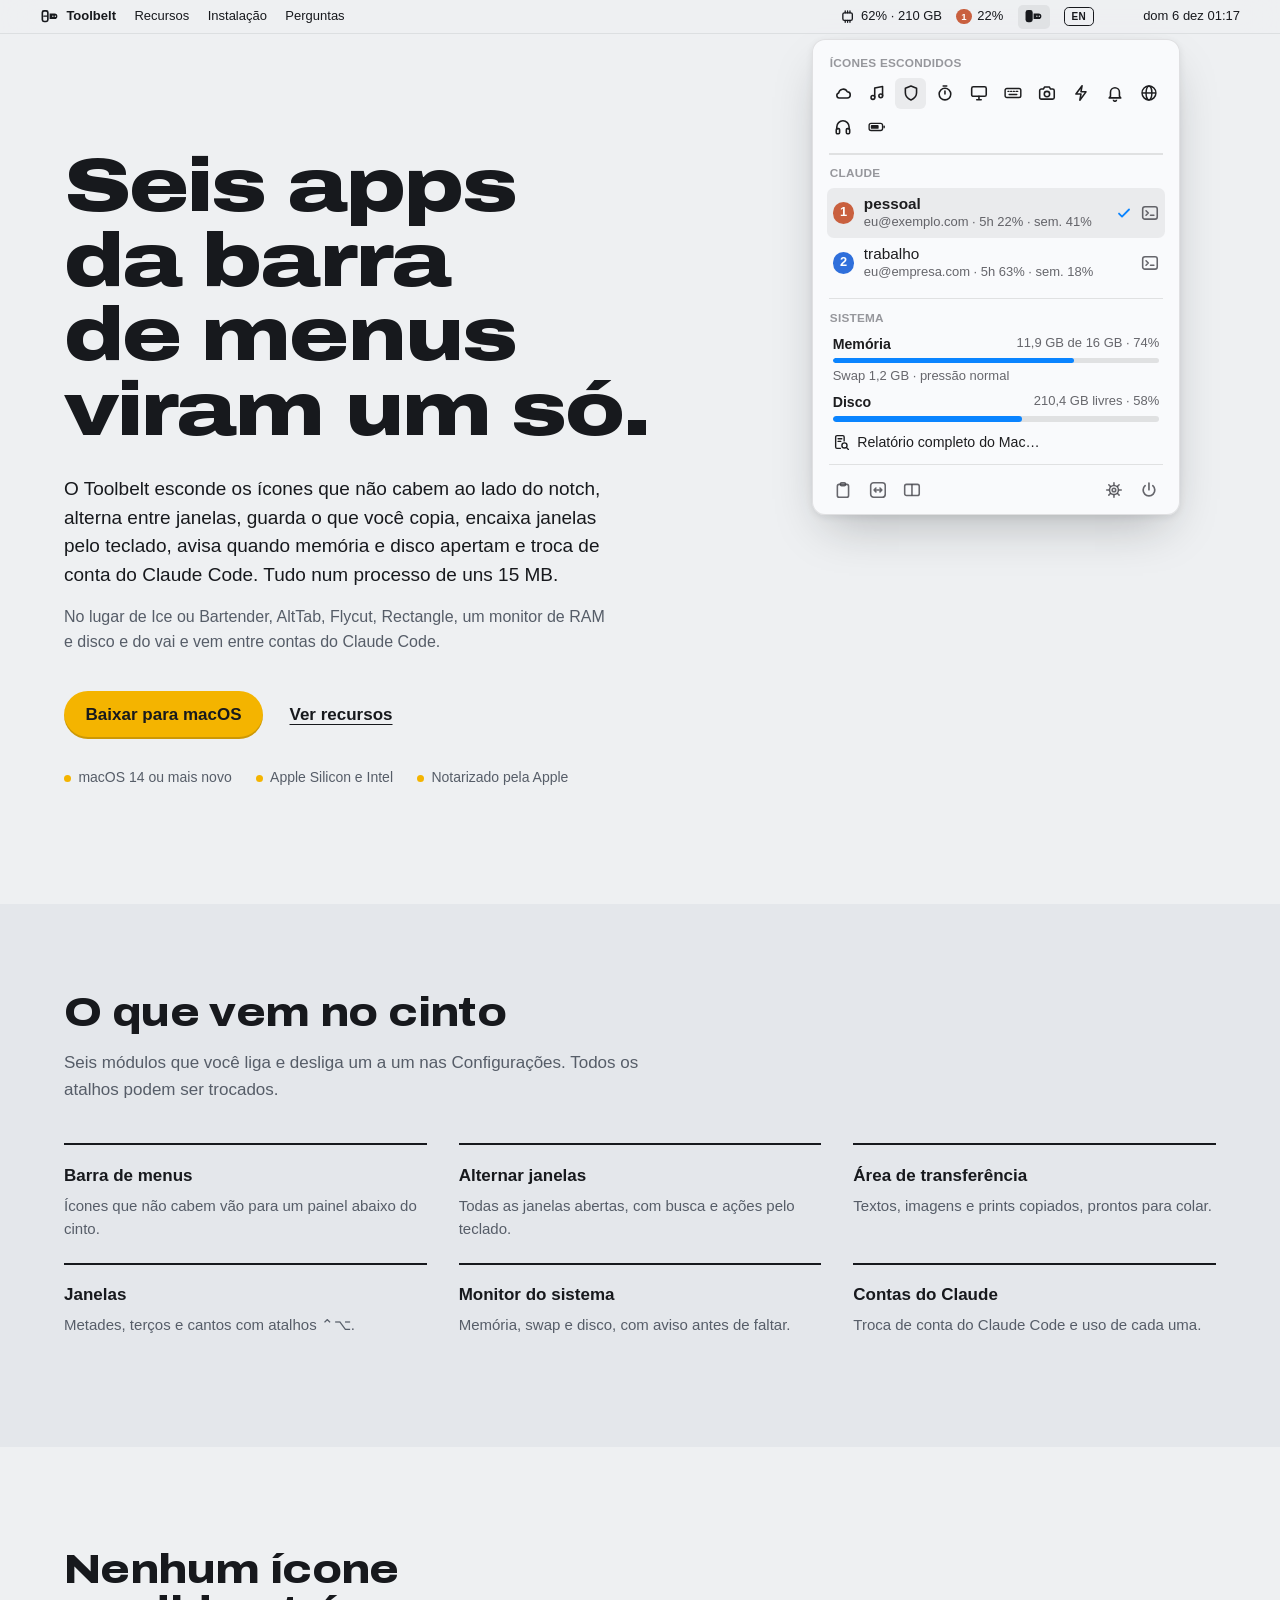
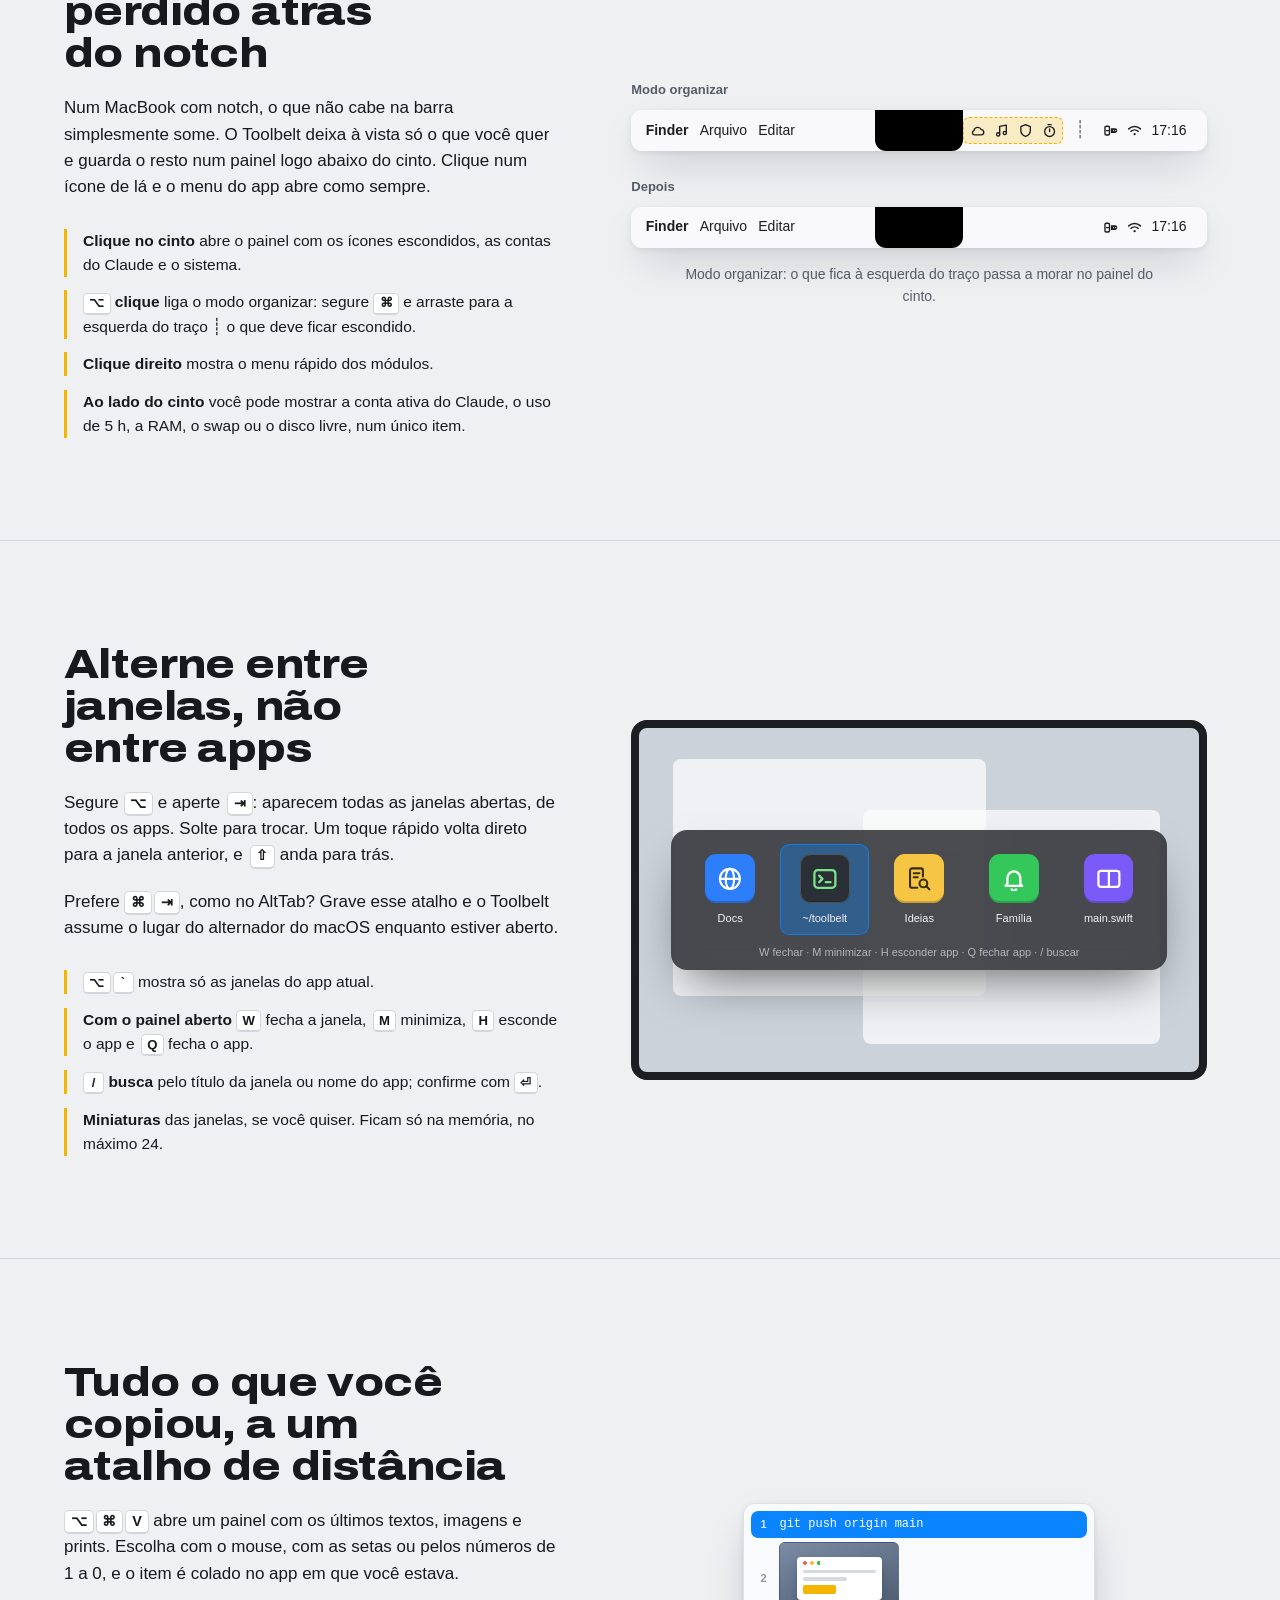
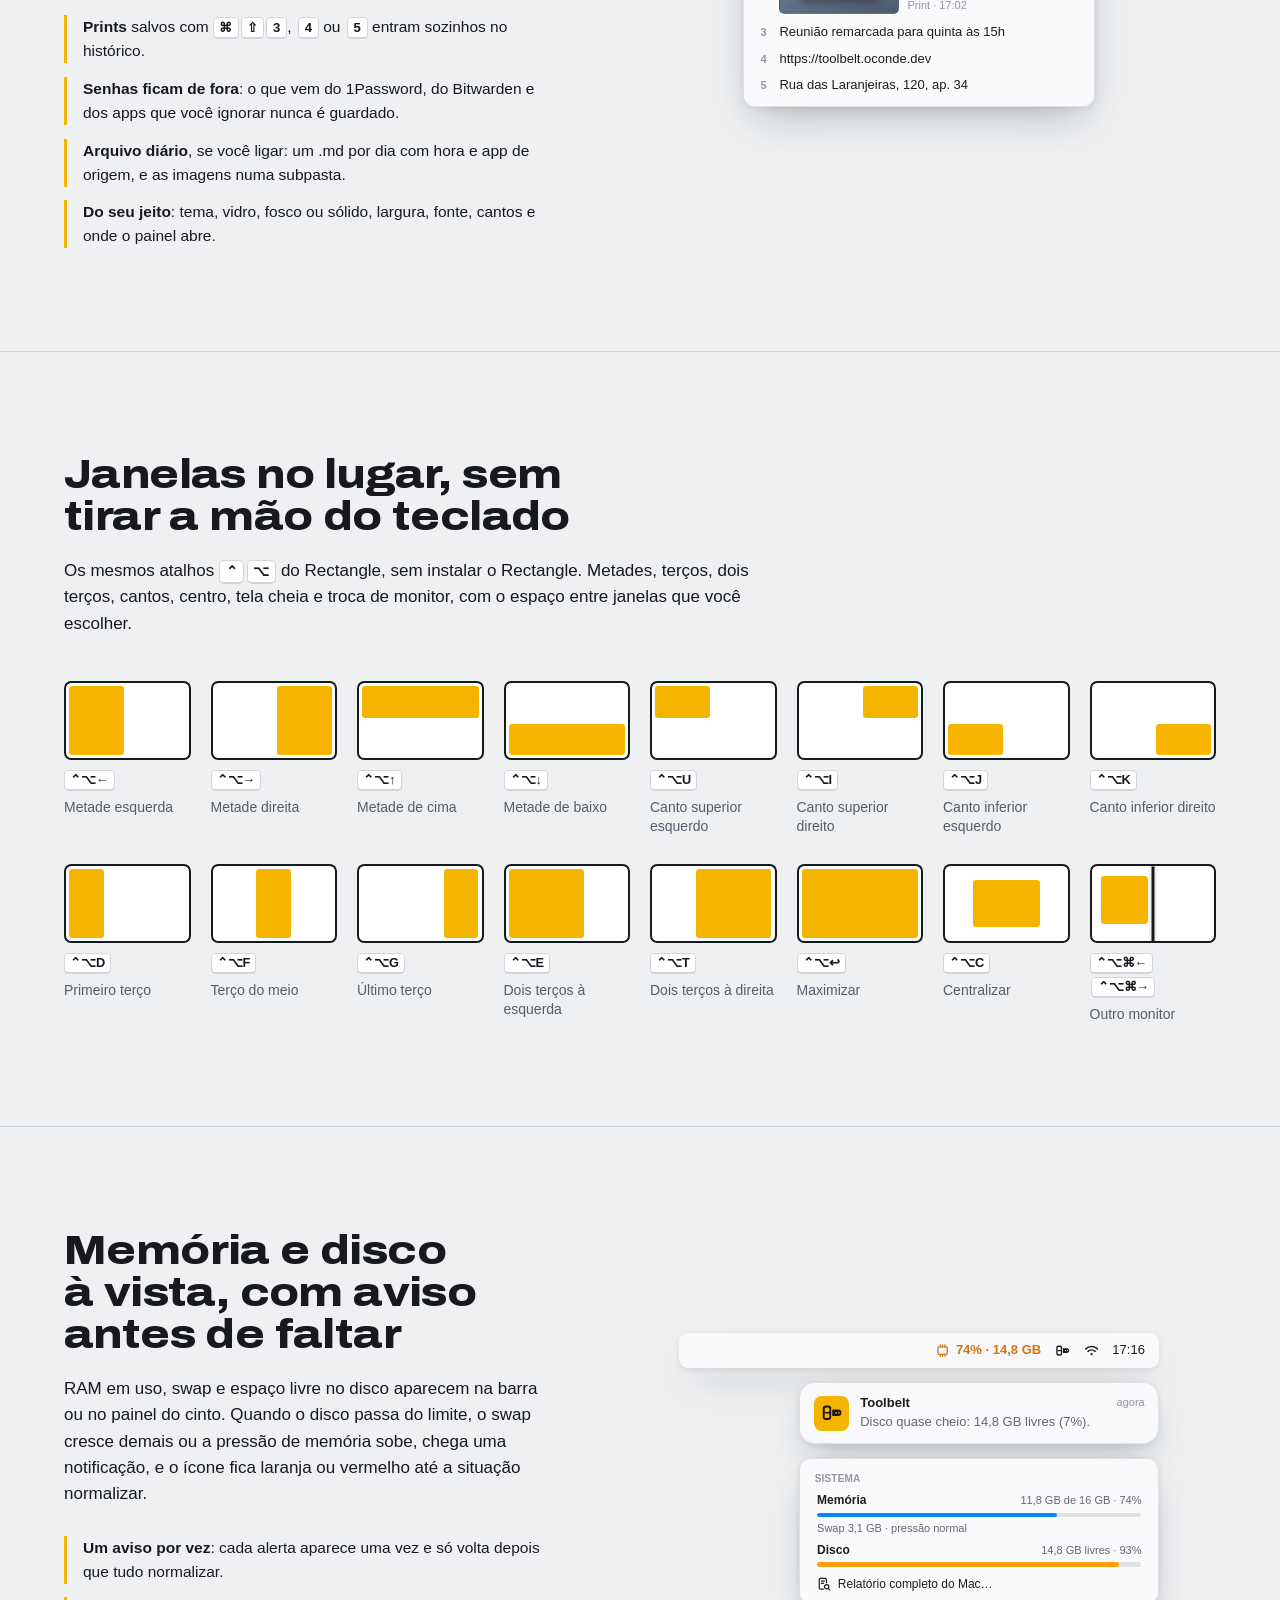
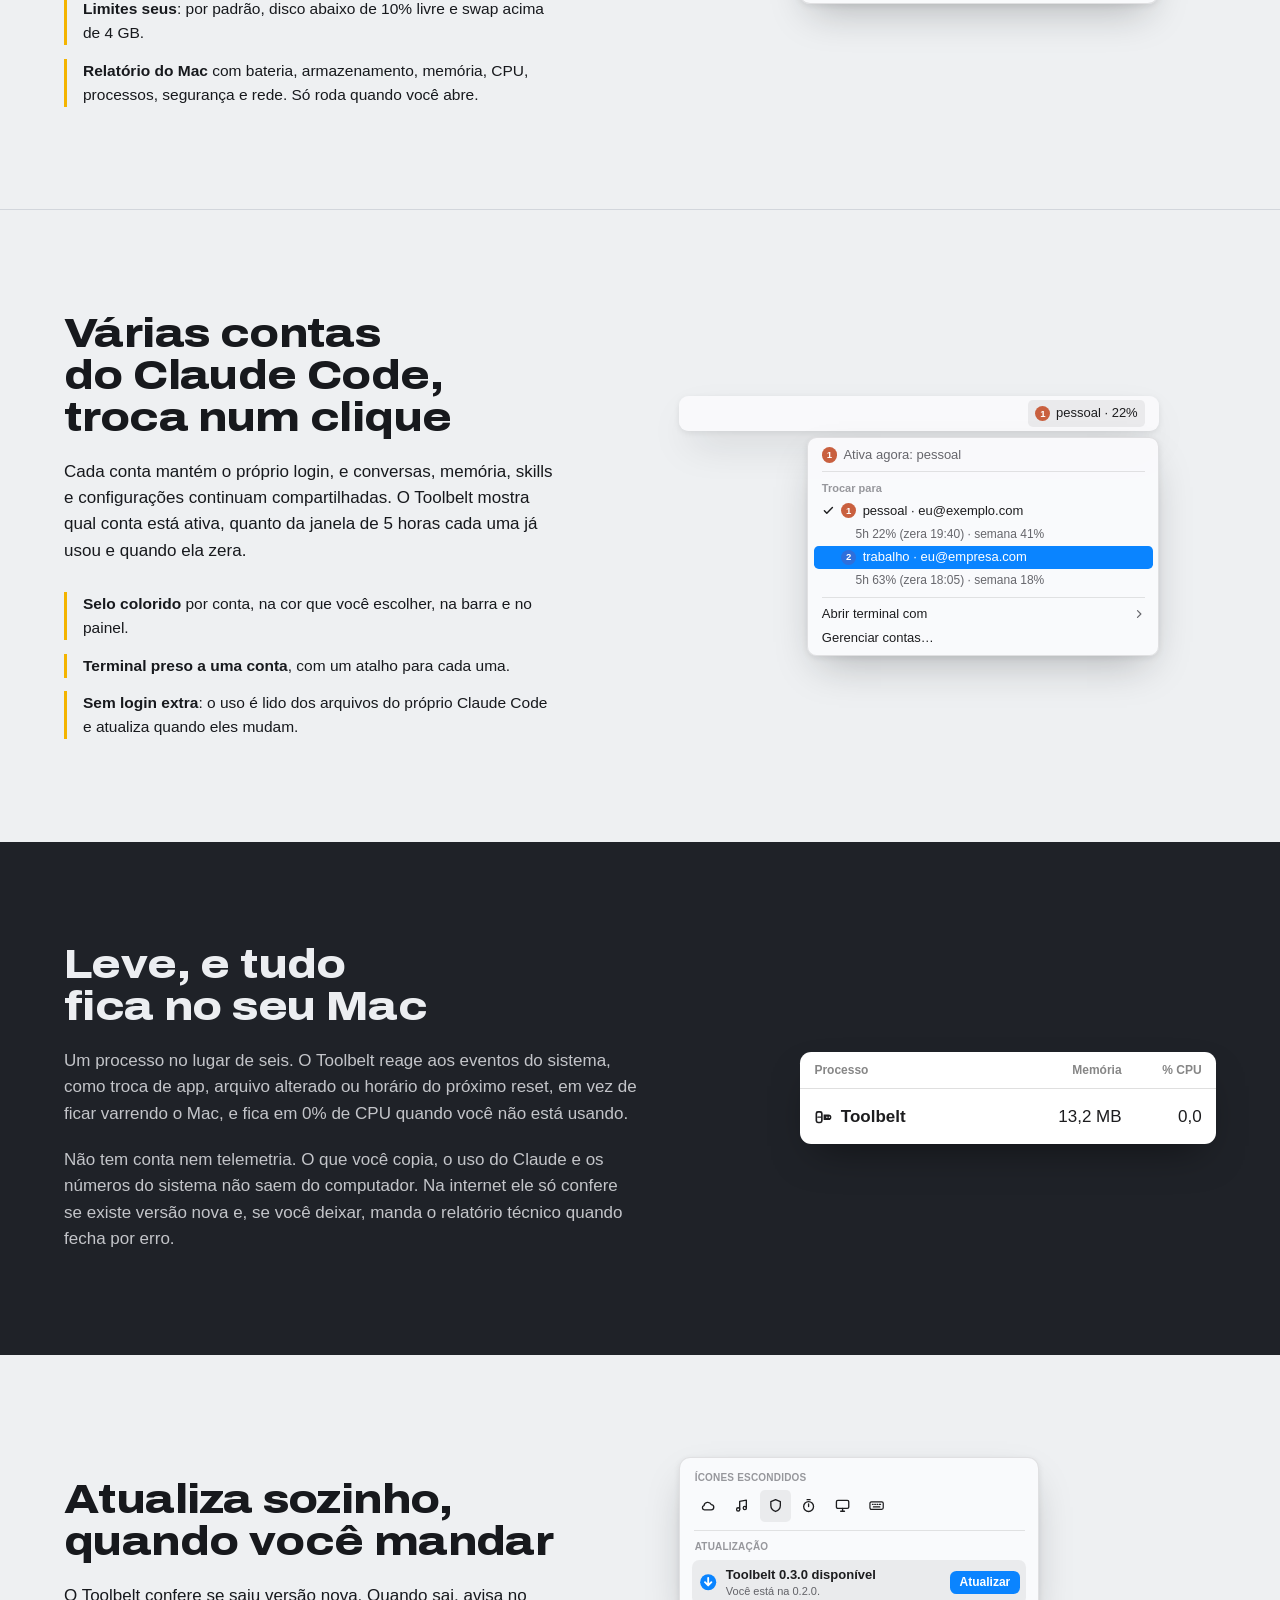
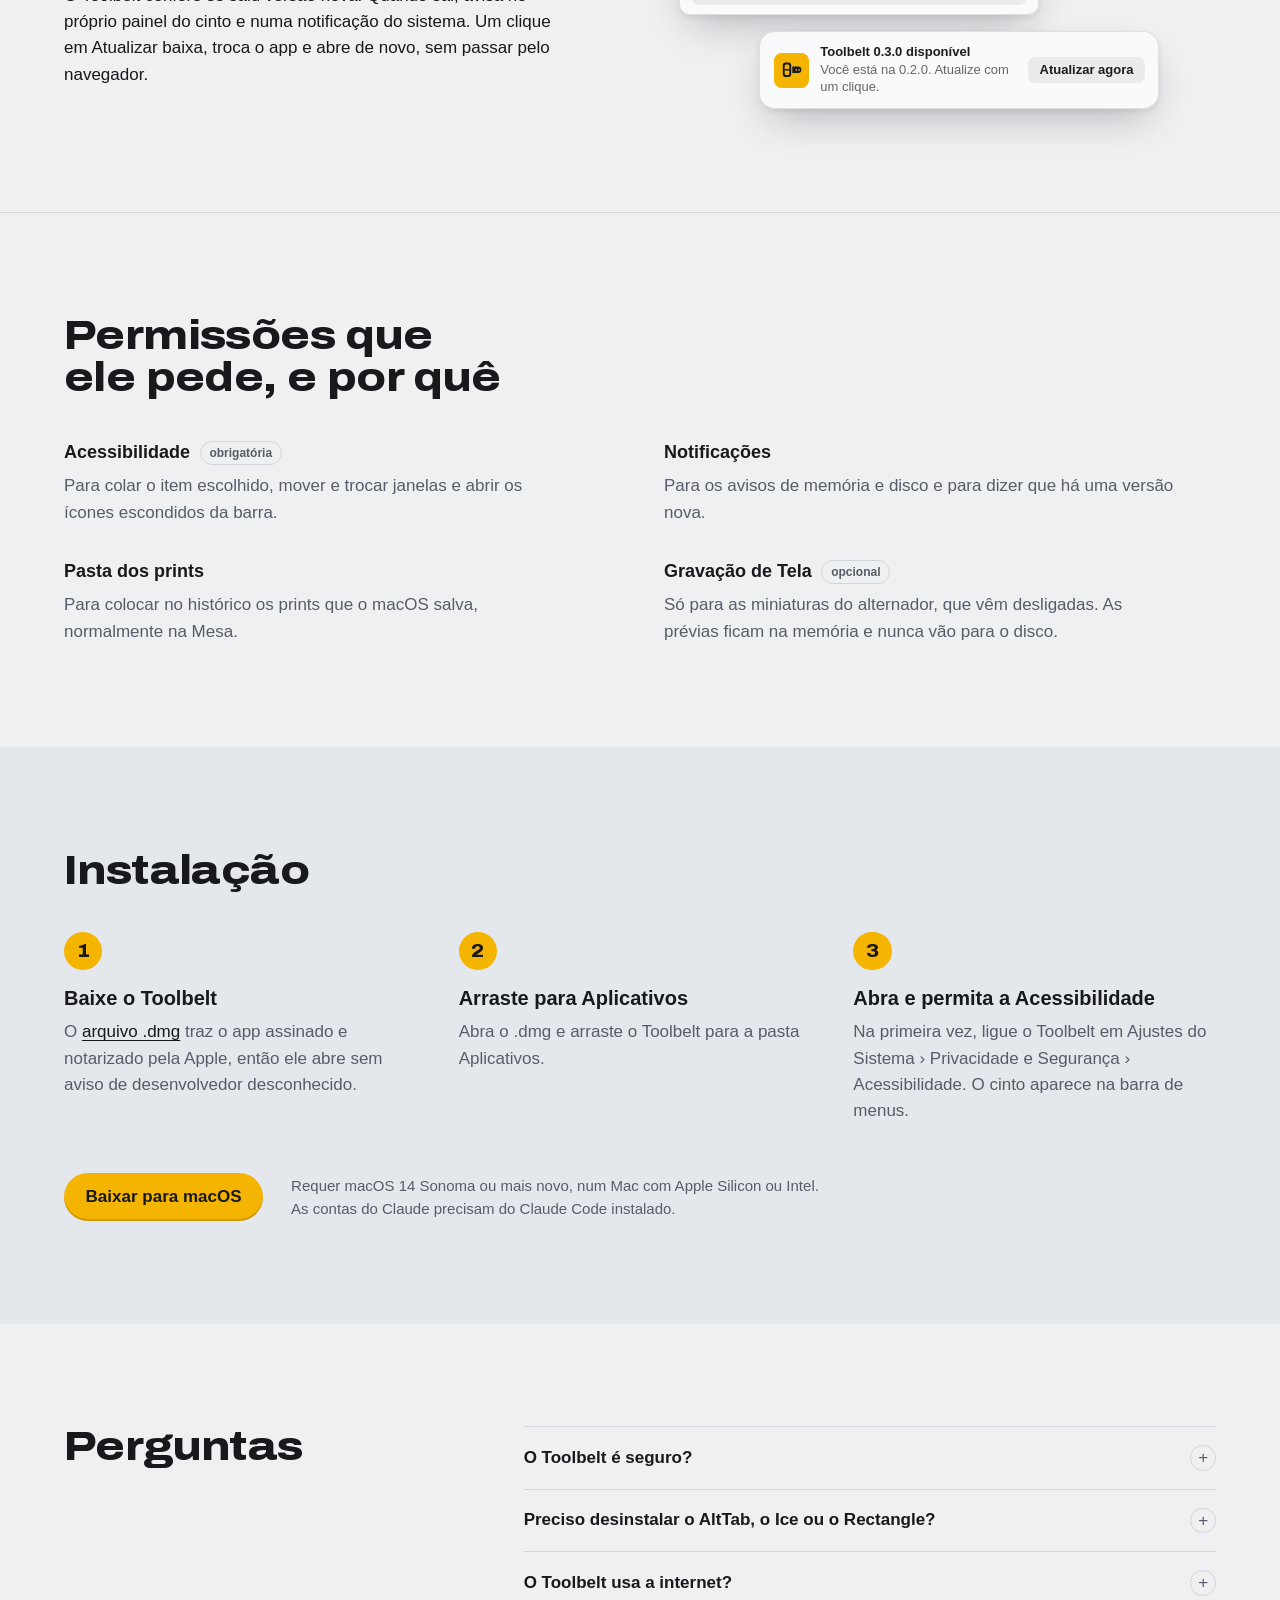
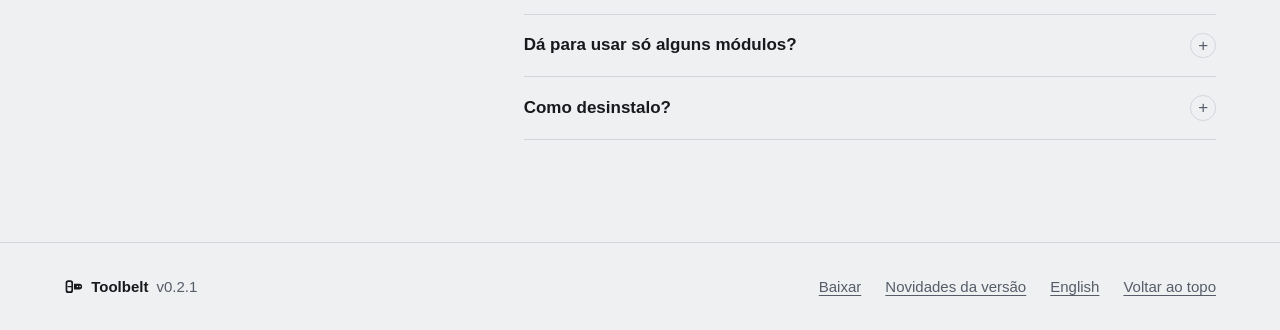
==== commit 0fa23ae1: "Release 0.2.1 English interface, the menu bar editor, crash and hang reports with consent, feedback " ====
--- a/site/index.html
+++ b/site/index.html
@@ -508,7 +508,7 @@
 
 <footer class="site-footer">
   <div class="container site-footer__inner">
-    <p class="site-footer__brand"><svg aria-hidden="true"><use href="#belt-closed"/></svg>Toolbelt <span class="site-footer__version">v0.2.0</span></p>
+    <p class="site-footer__brand"><svg aria-hidden="true"><use href="#belt-closed"/></svg>Toolbelt <span class="site-footer__version">v0.2.1</span></p>
     <nav class="site-footer__links" aria-label="Rodapé">
       <a href="/download">Baixar</a>
       <a href="/changelog">Novidades da versão</a>
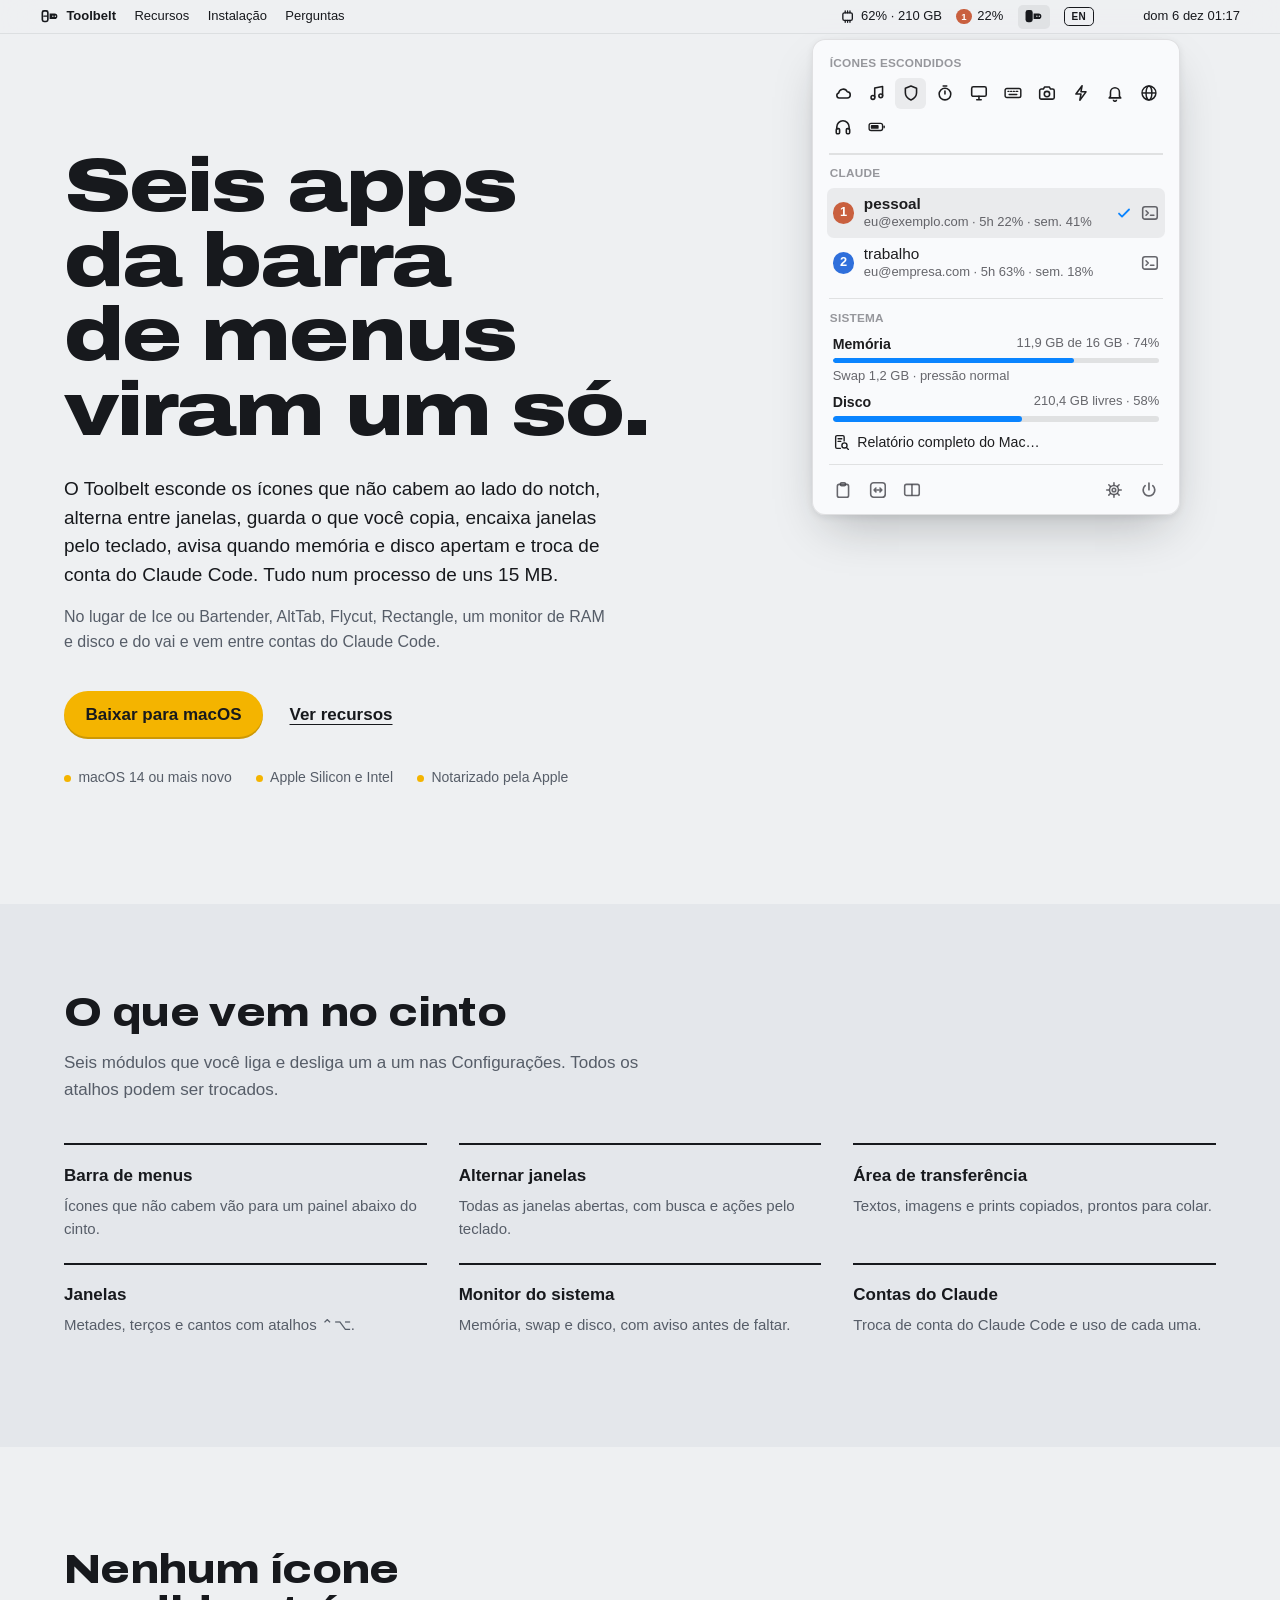
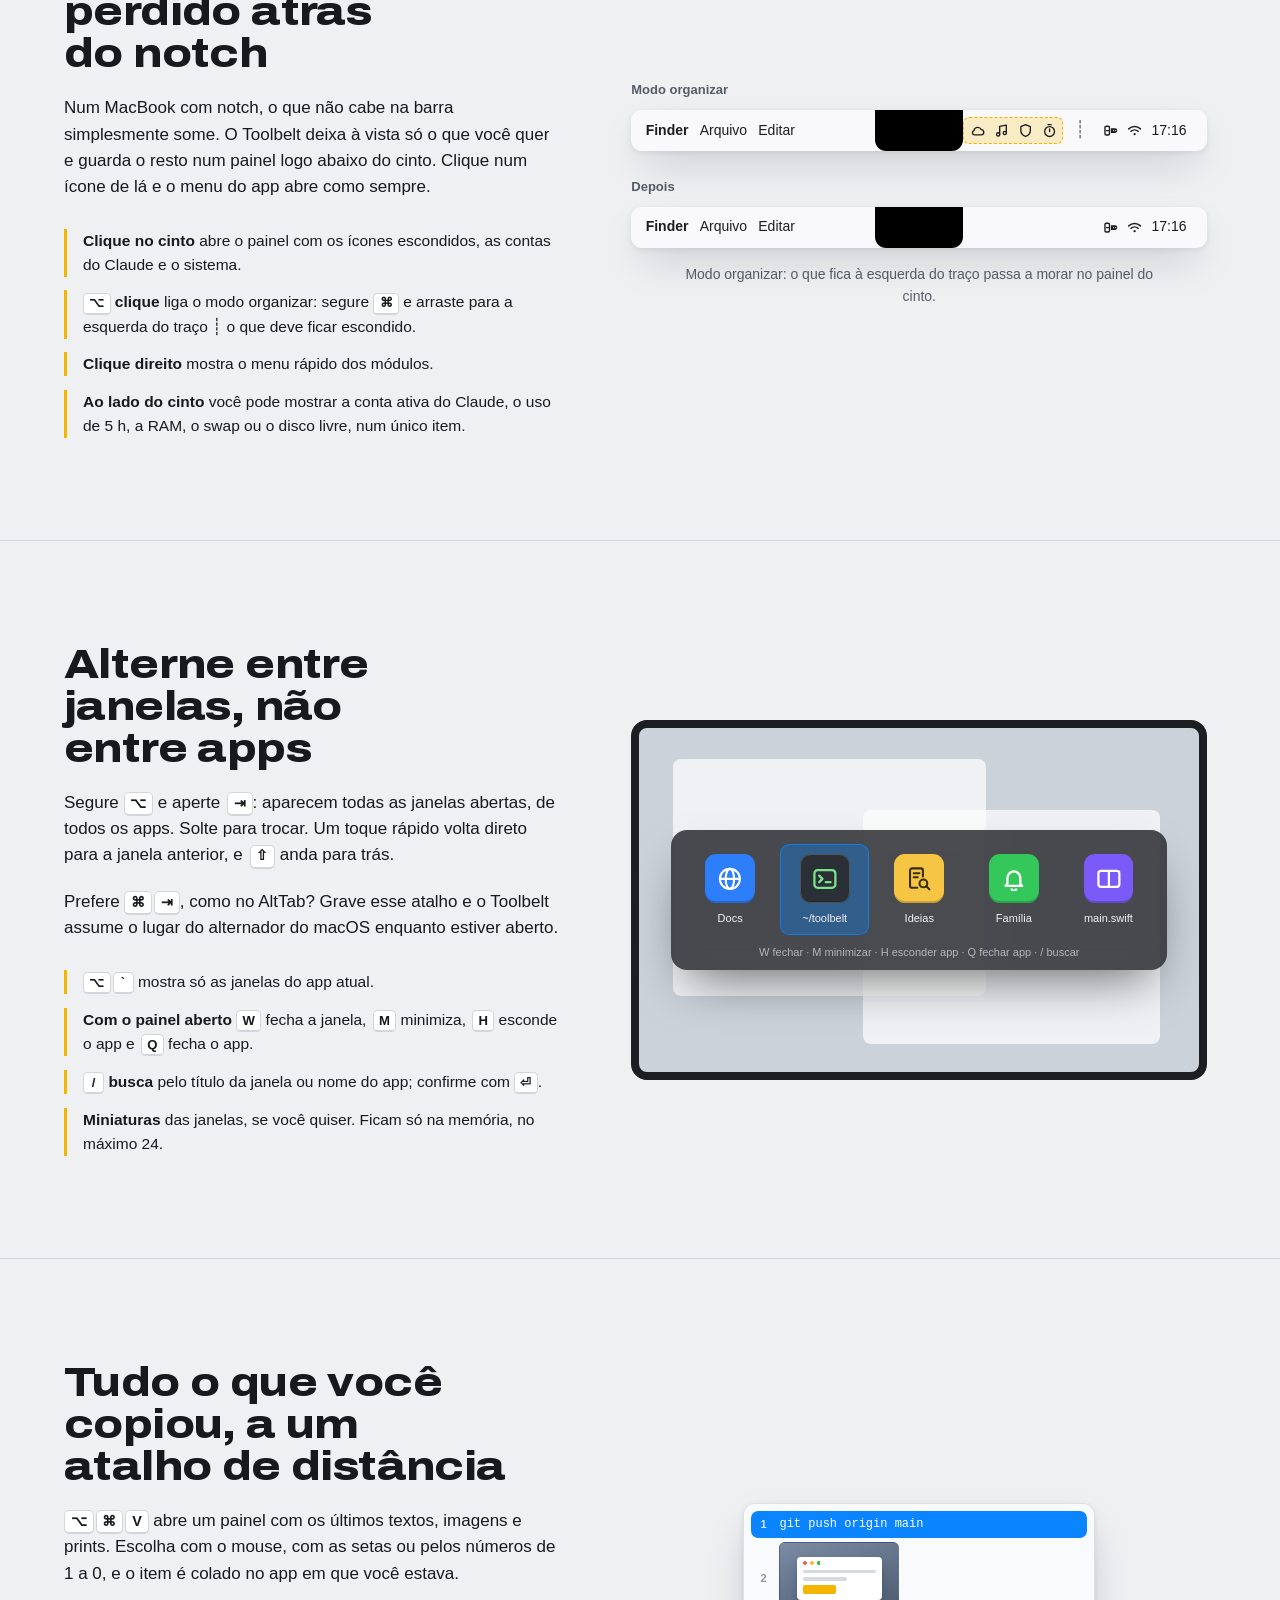
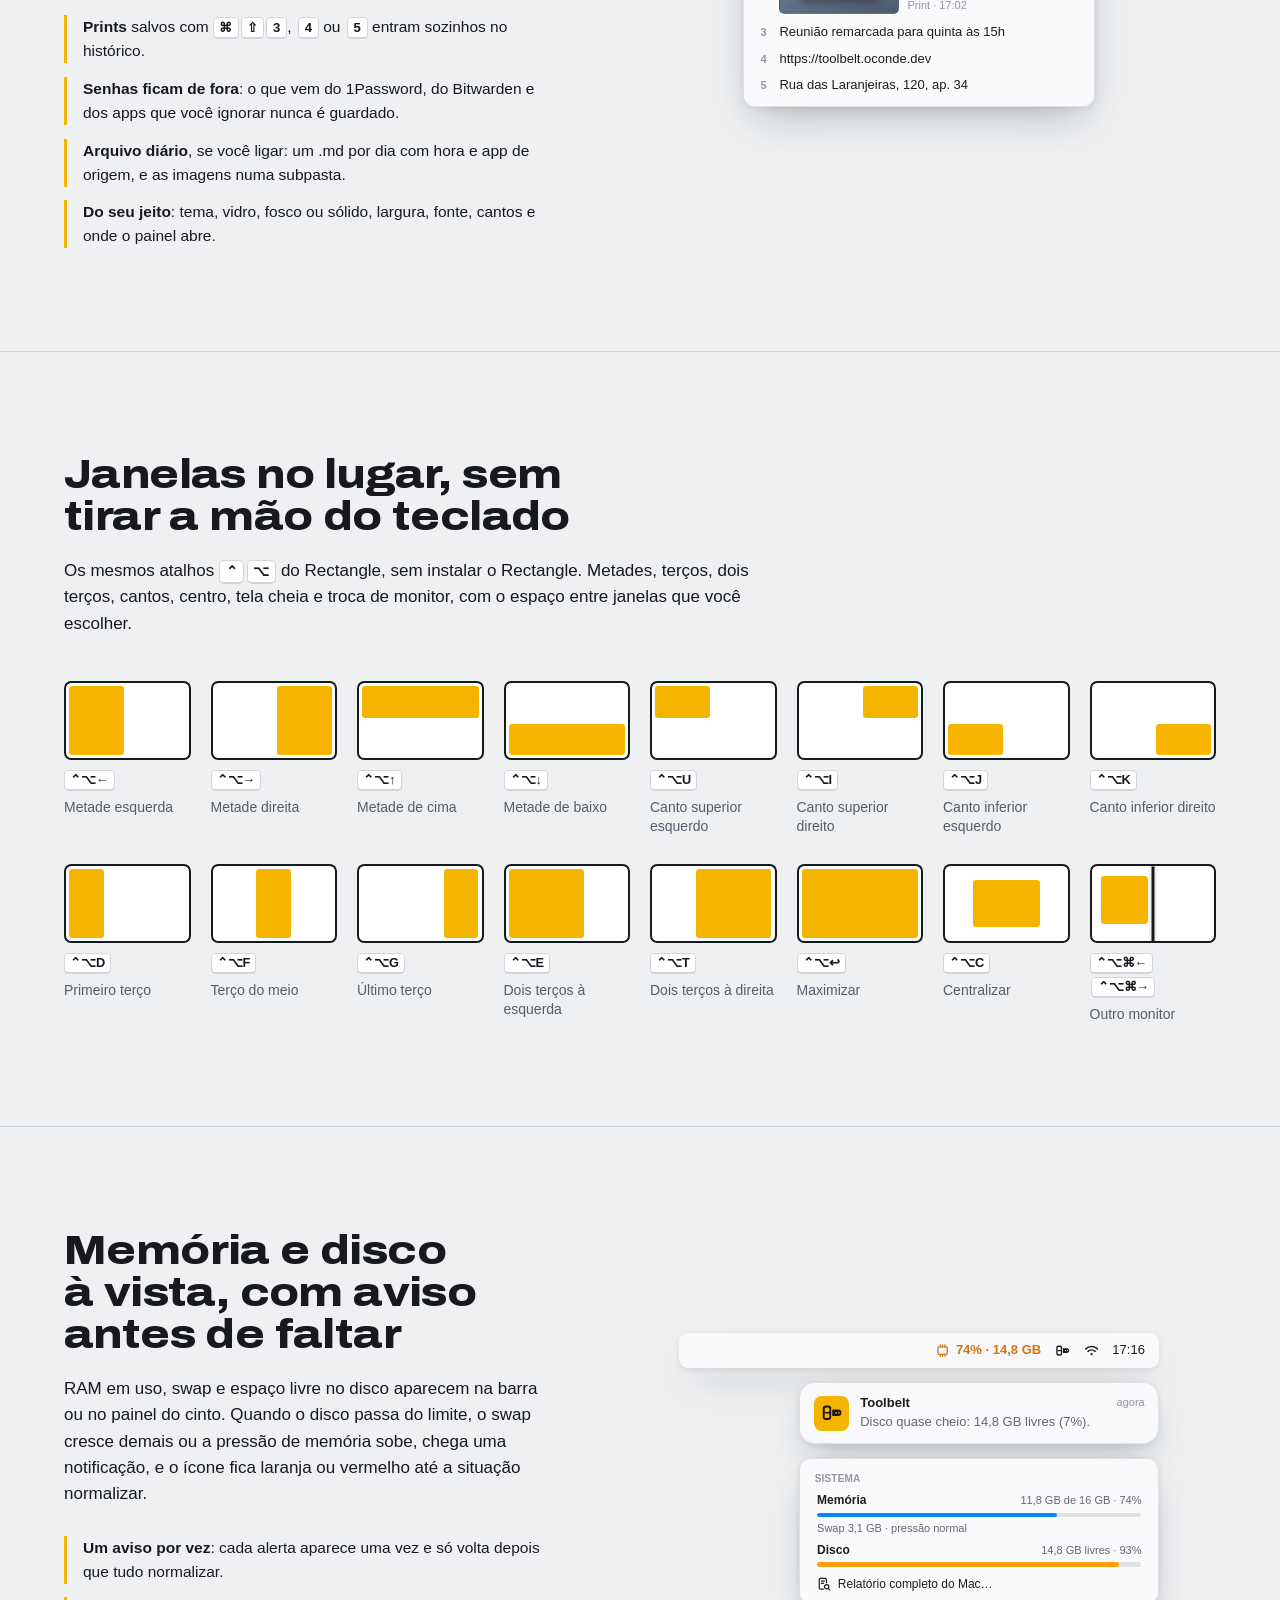
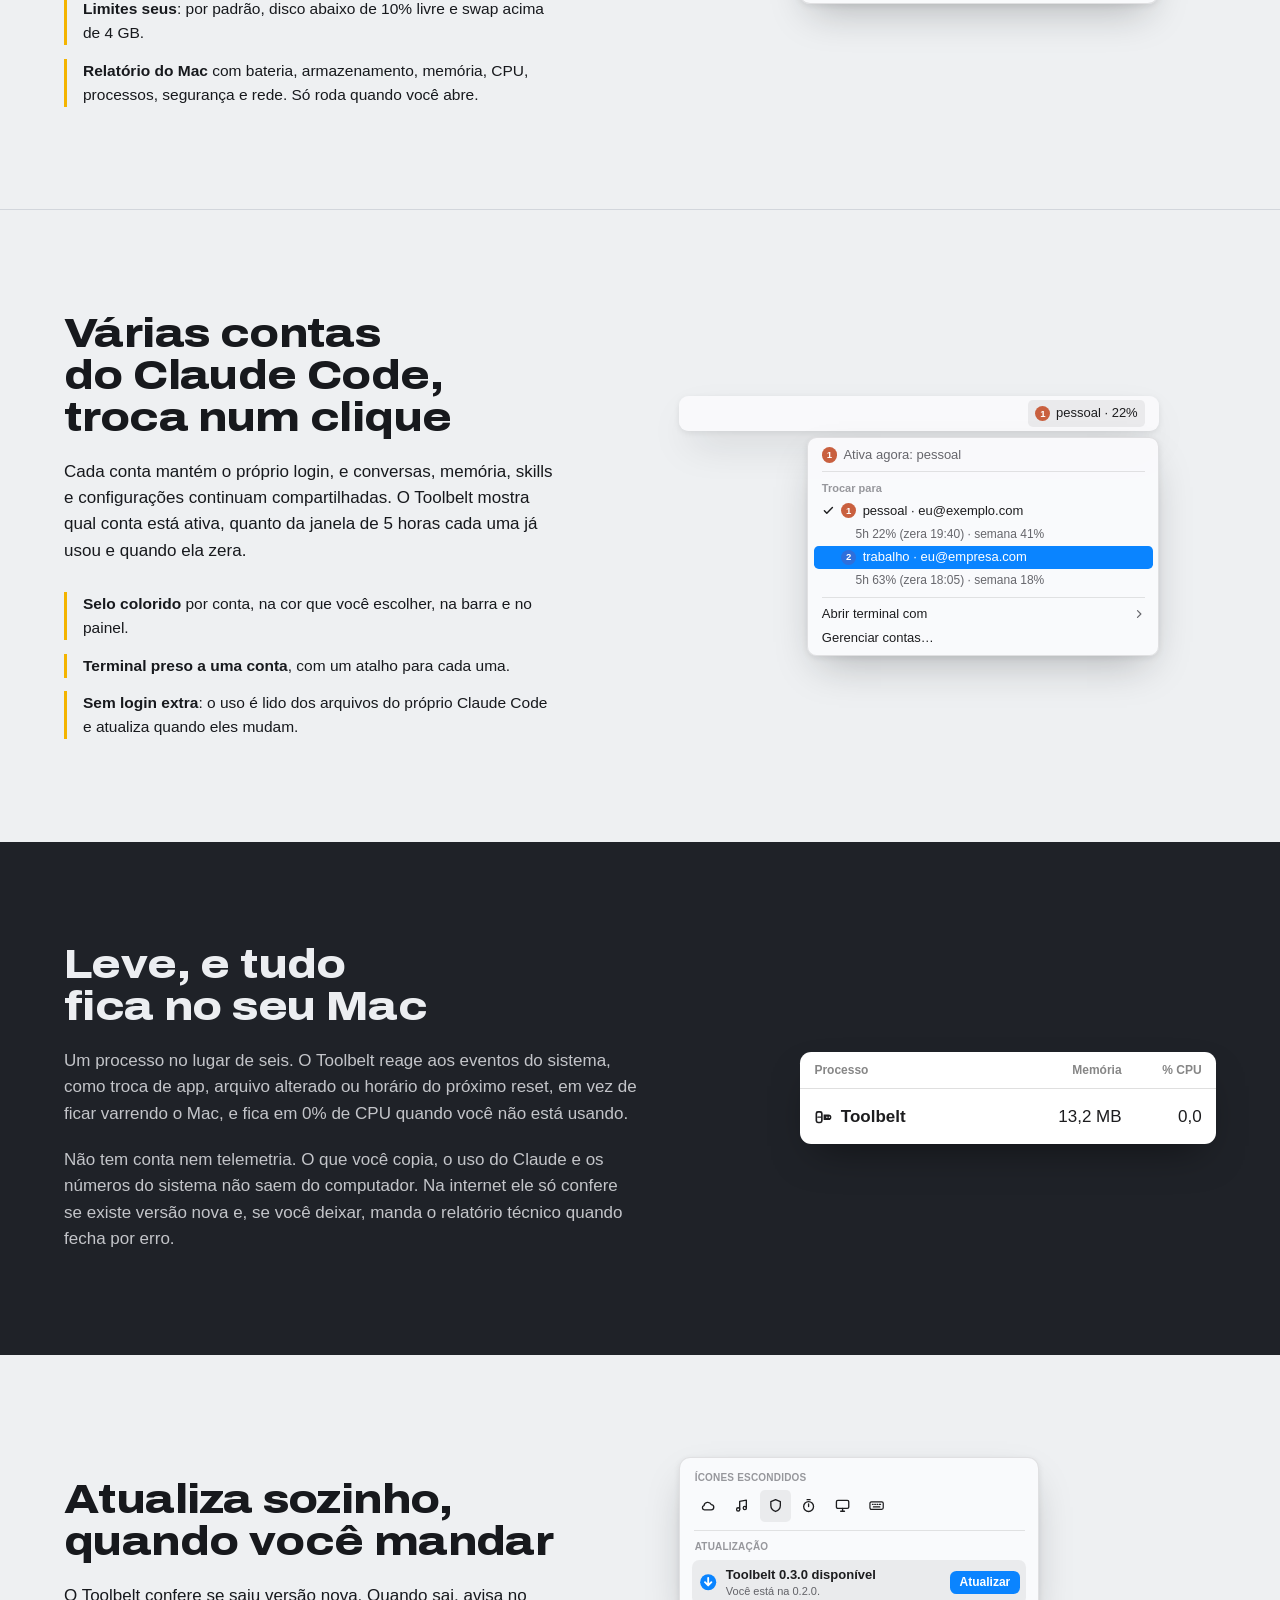
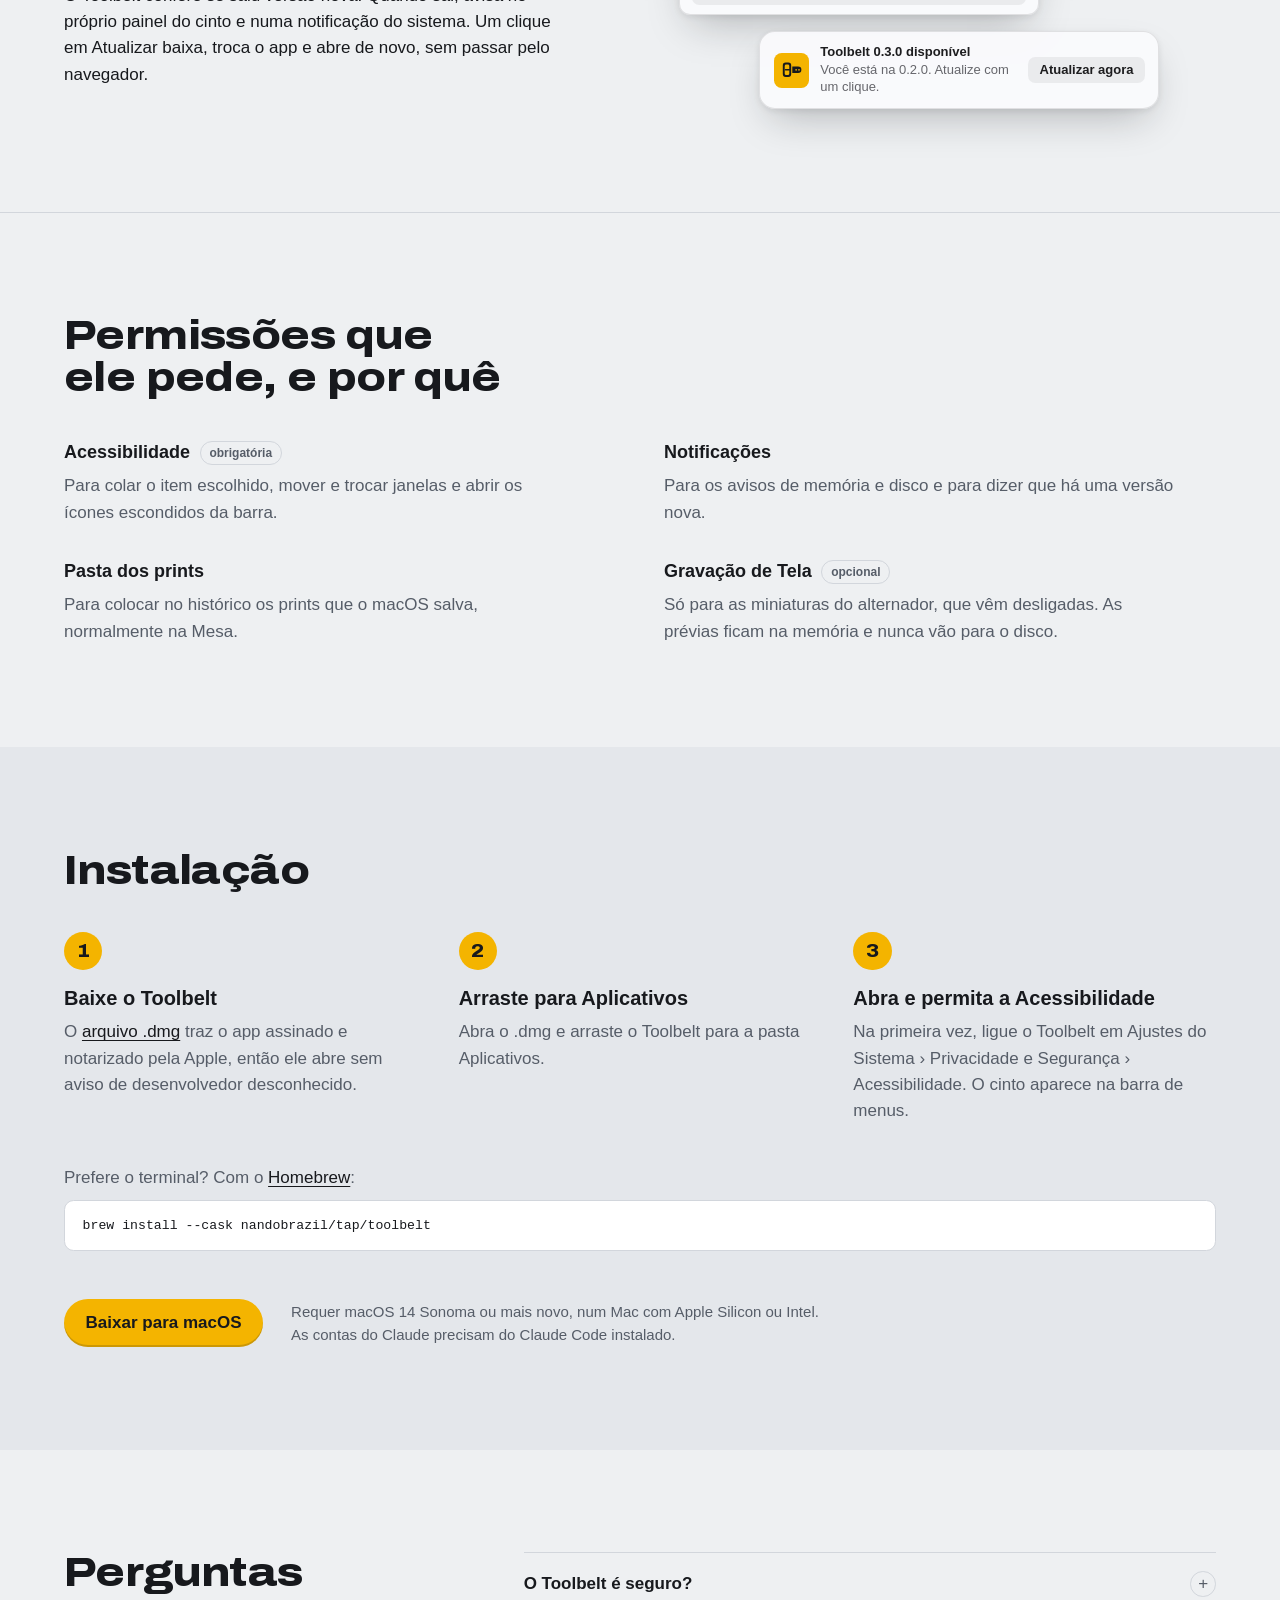
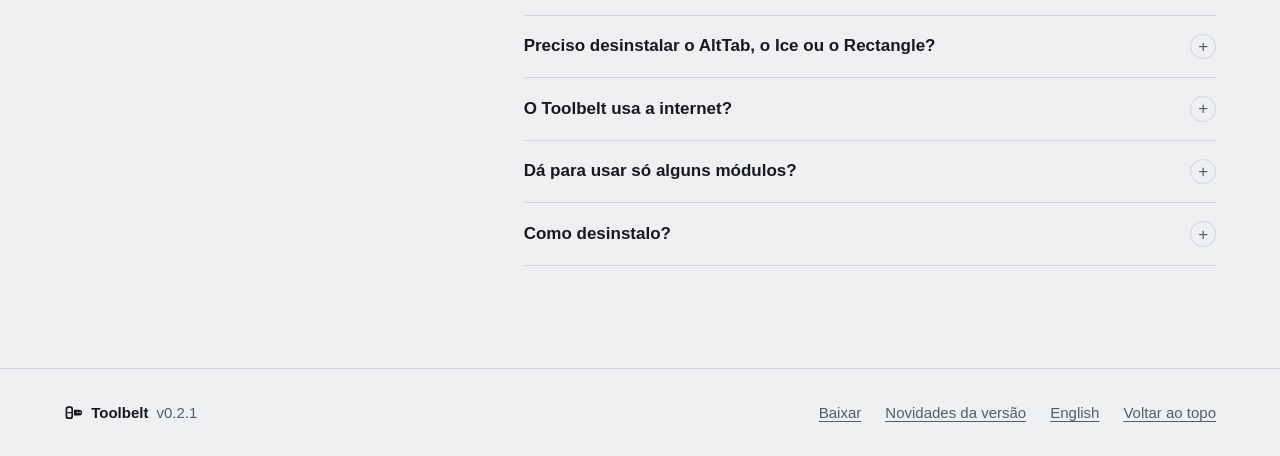
==== commit 677135c4: "Offer Homebrew installs and keep the tap cask current from CI brew install --cask nandobrazil/tap/to" ====
--- a/site/index.html
+++ b/site/index.html
@@ -470,6 +470,10 @@
           <p>Na primeira vez, ligue o Toolbelt em Ajustes do Sistema › Privacidade e Segurança › Acessibilidade. O cinto aparece na barra de menus.</p>
         </li>
       </ol>
+      <div class="install__brew">
+        <p>Prefere o terminal? Com o <a href="https://brew.sh">Homebrew</a>:</p>
+        <pre class="install__command"><code>brew install --cask nandobrazil/tap/toolbelt</code></pre>
+      </div>
       <div class="install__footer">
         <a class="button button--primary" href="/download">Baixar para macOS</a>
         <p class="install__requirements">Requer macOS 14 Sonoma ou mais novo, num Mac com Apple Silicon ou Intel. As contas do Claude precisam do Claude Code instalado.</p>
--- a/site/assets/site.css
+++ b/site/assets/site.css
@@ -1549,6 +1549,29 @@
   text-underline-offset: 0.2em;
 }
 
+.install__brew {
+  margin-top: 2.5rem;
+  color: var(--steel);
+}
+
+.install__brew a {
+  color: var(--ink);
+  text-underline-offset: 0.2em;
+}
+
+.install__command {
+  margin-top: 0.6rem;
+  padding: 0.85rem 1.1rem;
+  max-width: 100%;
+  overflow-x: auto;
+  border-radius: 0.6rem;
+  background: var(--surface);
+  border: 1px solid var(--rule);
+  color: var(--ink);
+  font: 500 0.9375rem/1.4 ui-monospace, "SF Mono", Menlo, monospace;
+  user-select: all;
+}
+
 .install__footer {
   display: flex;
   flex-wrap: wrap;
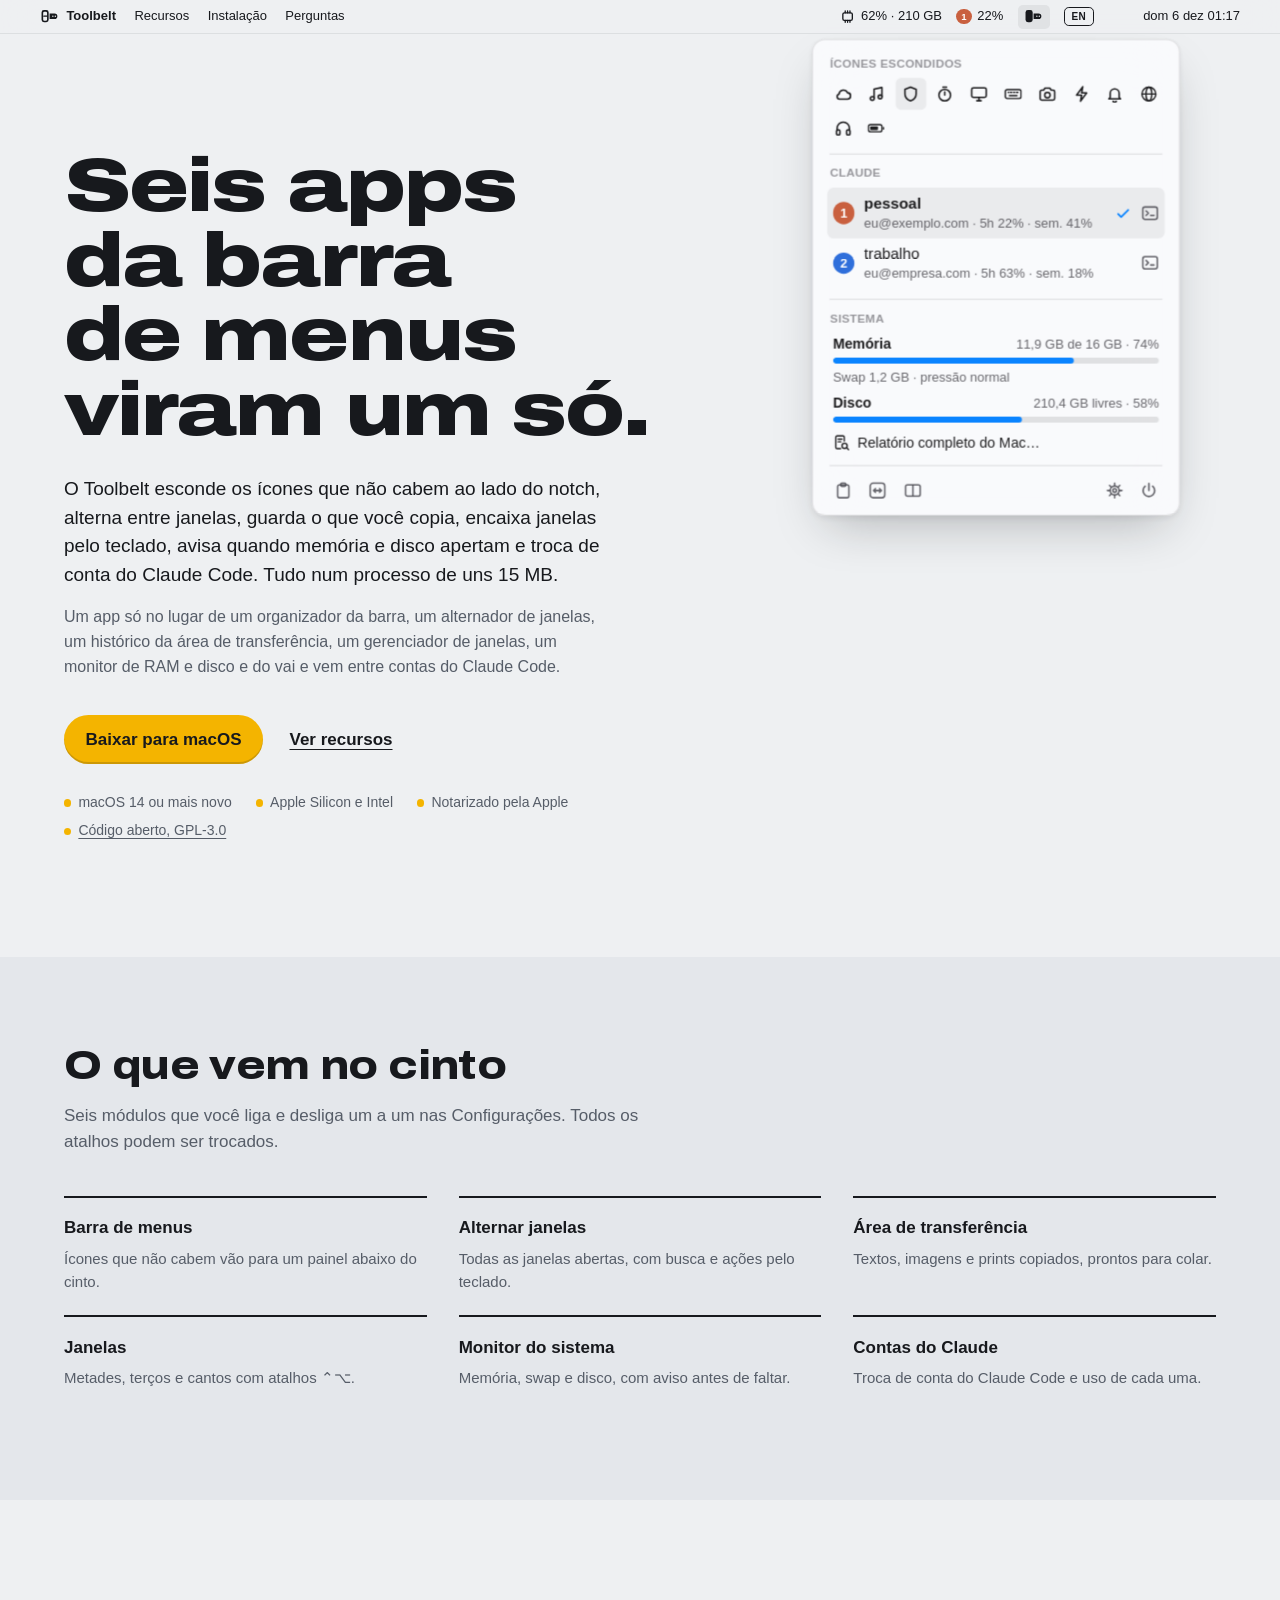
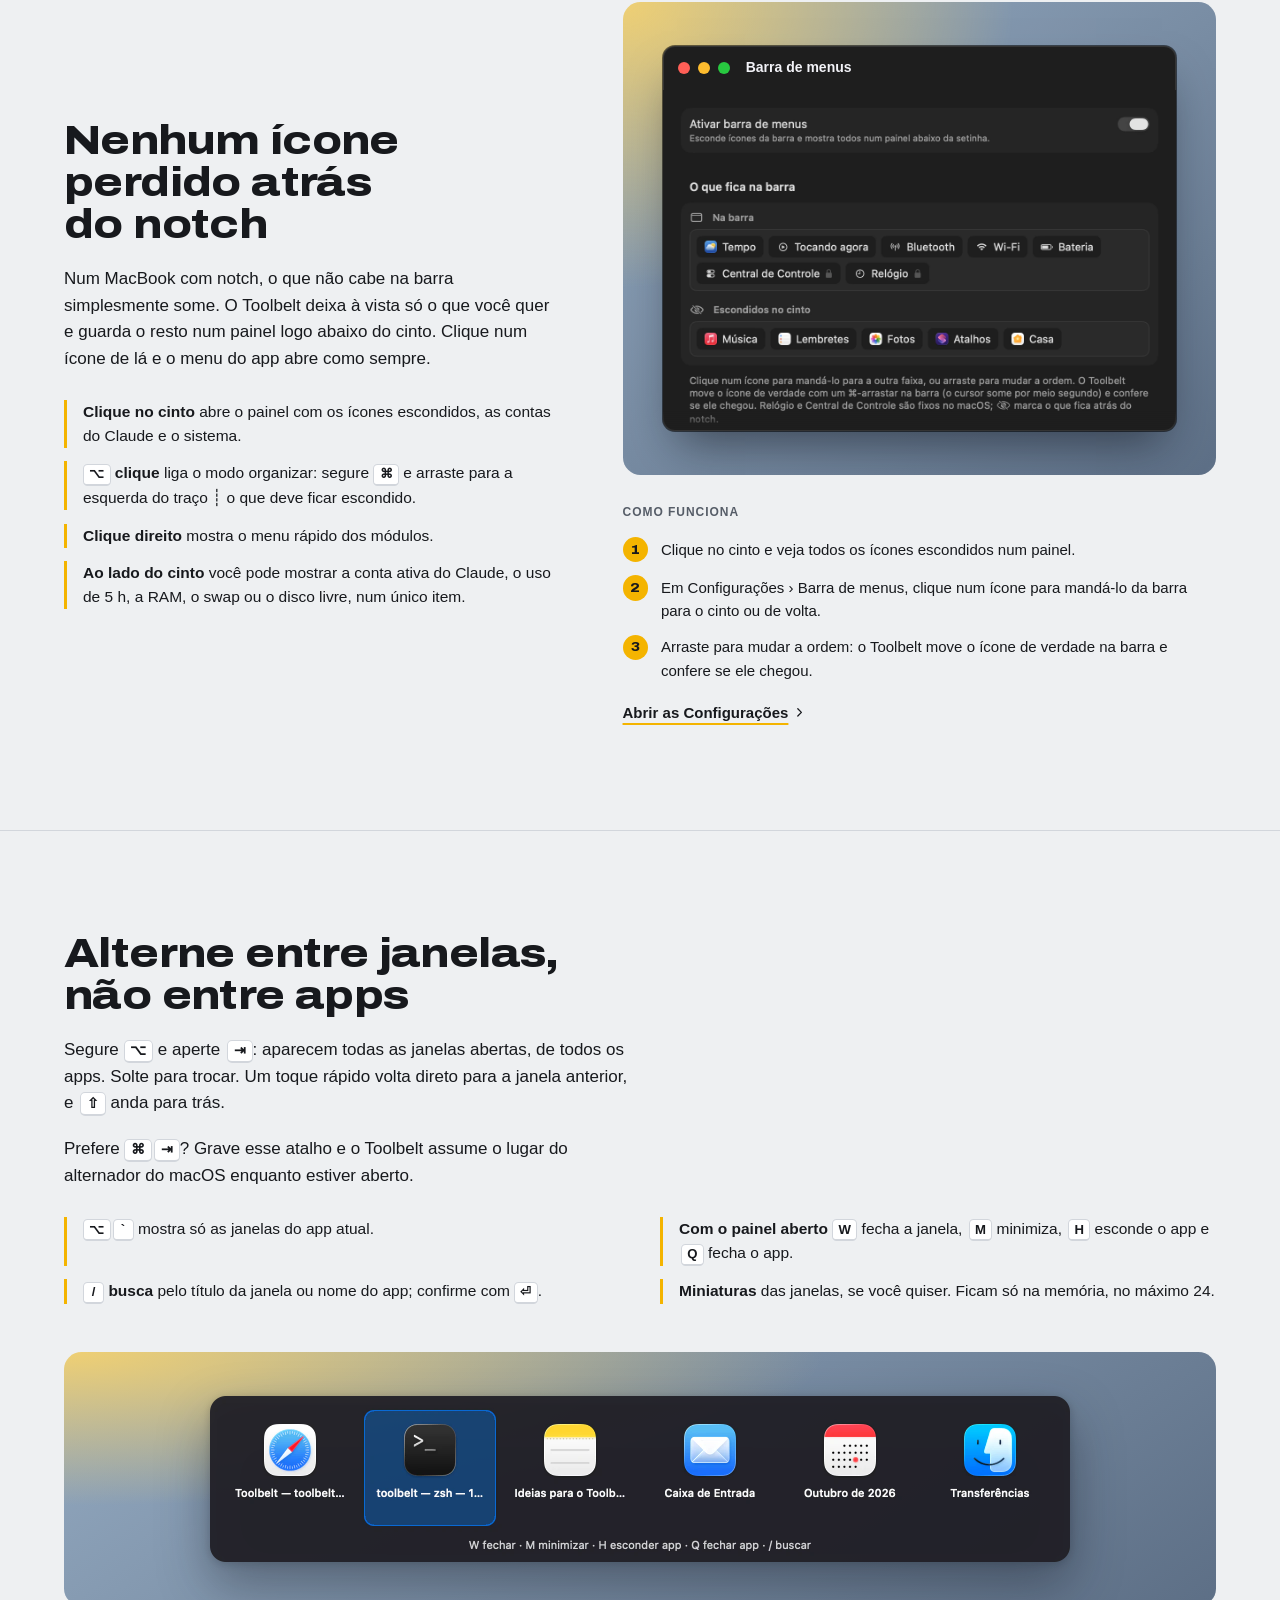
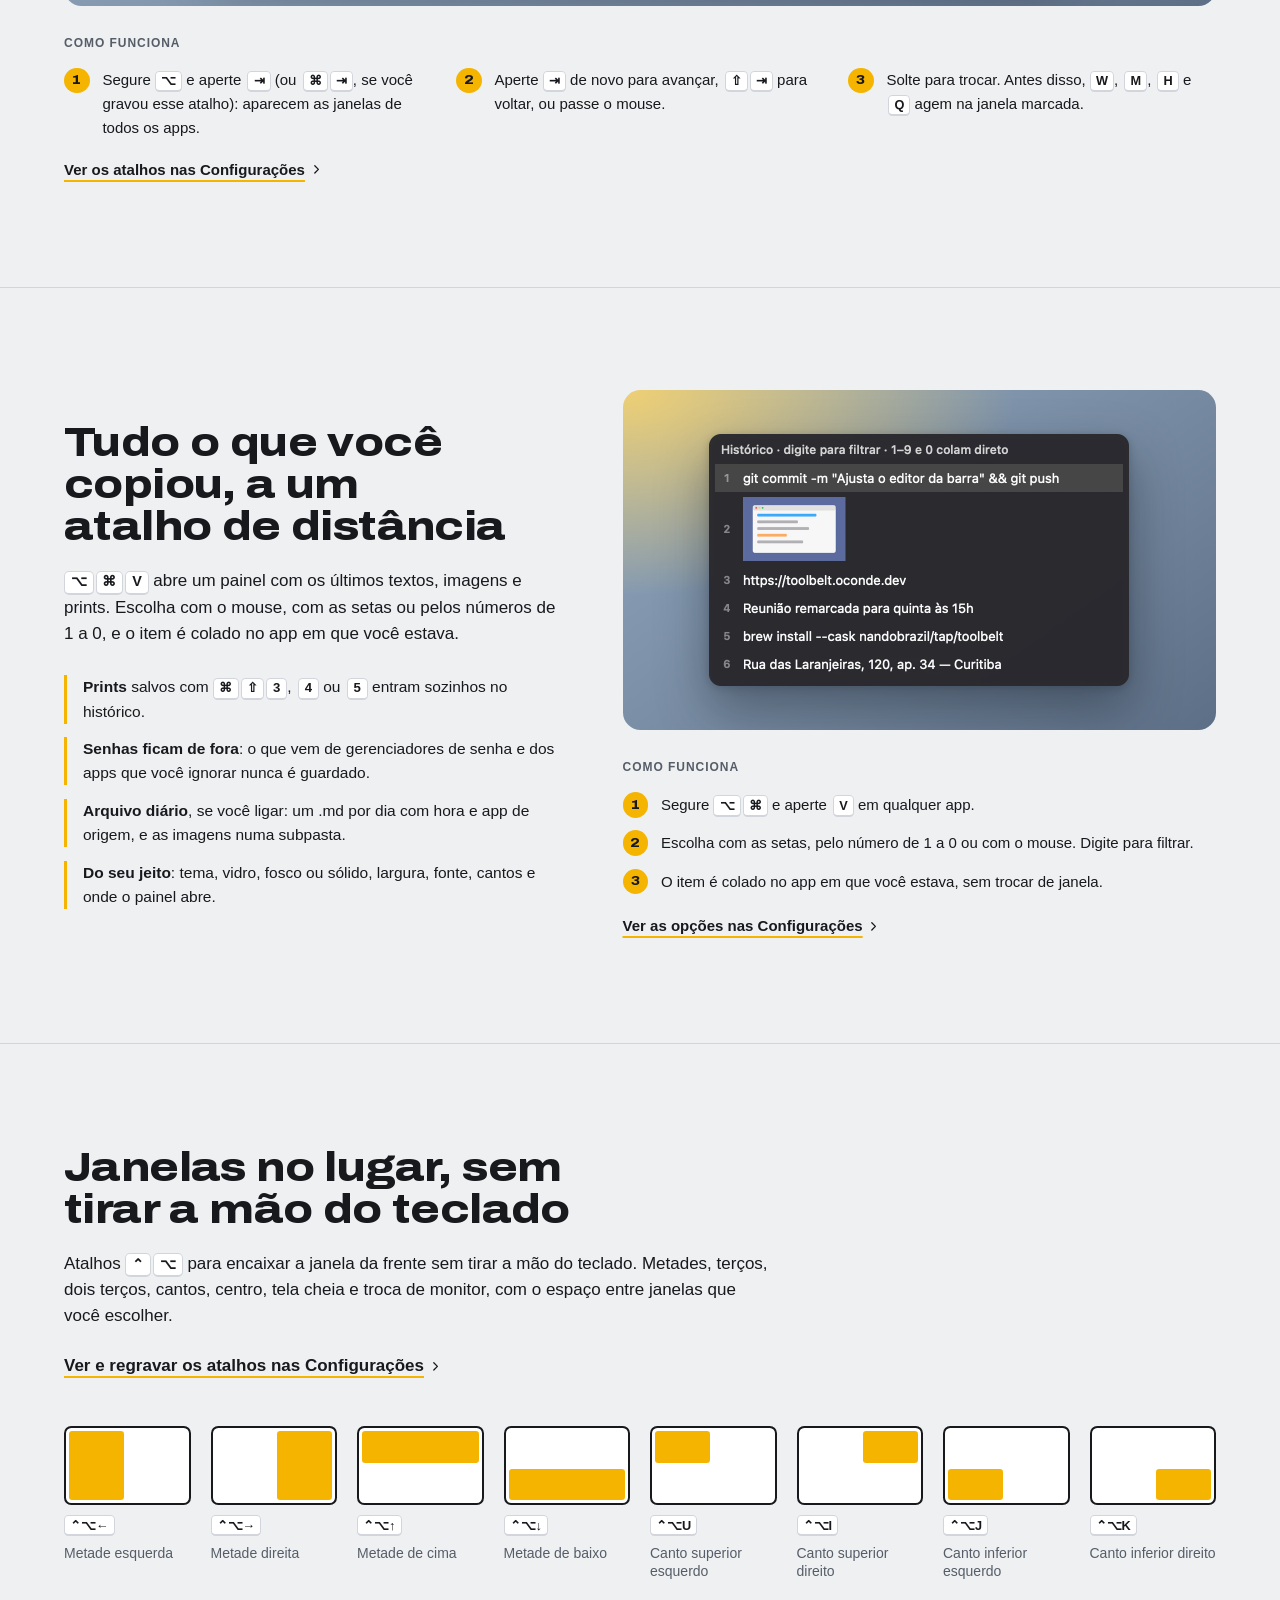
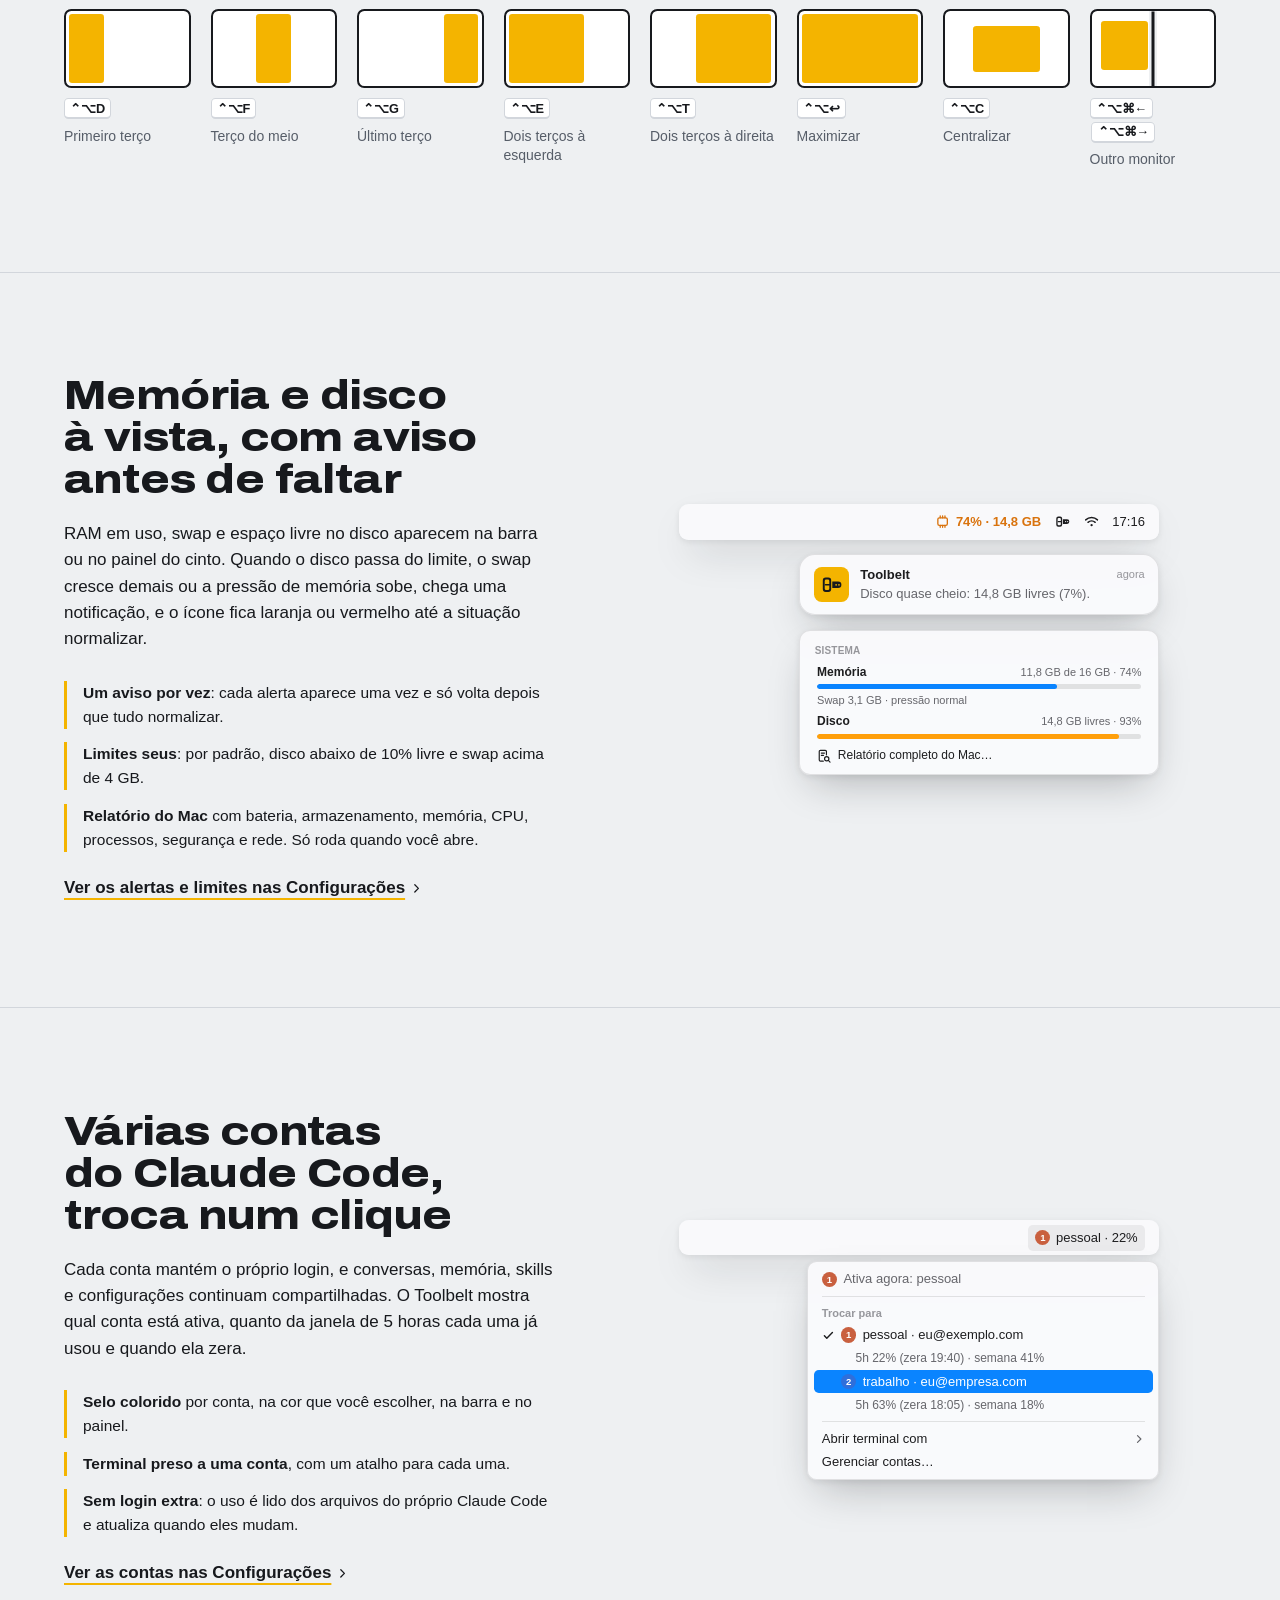
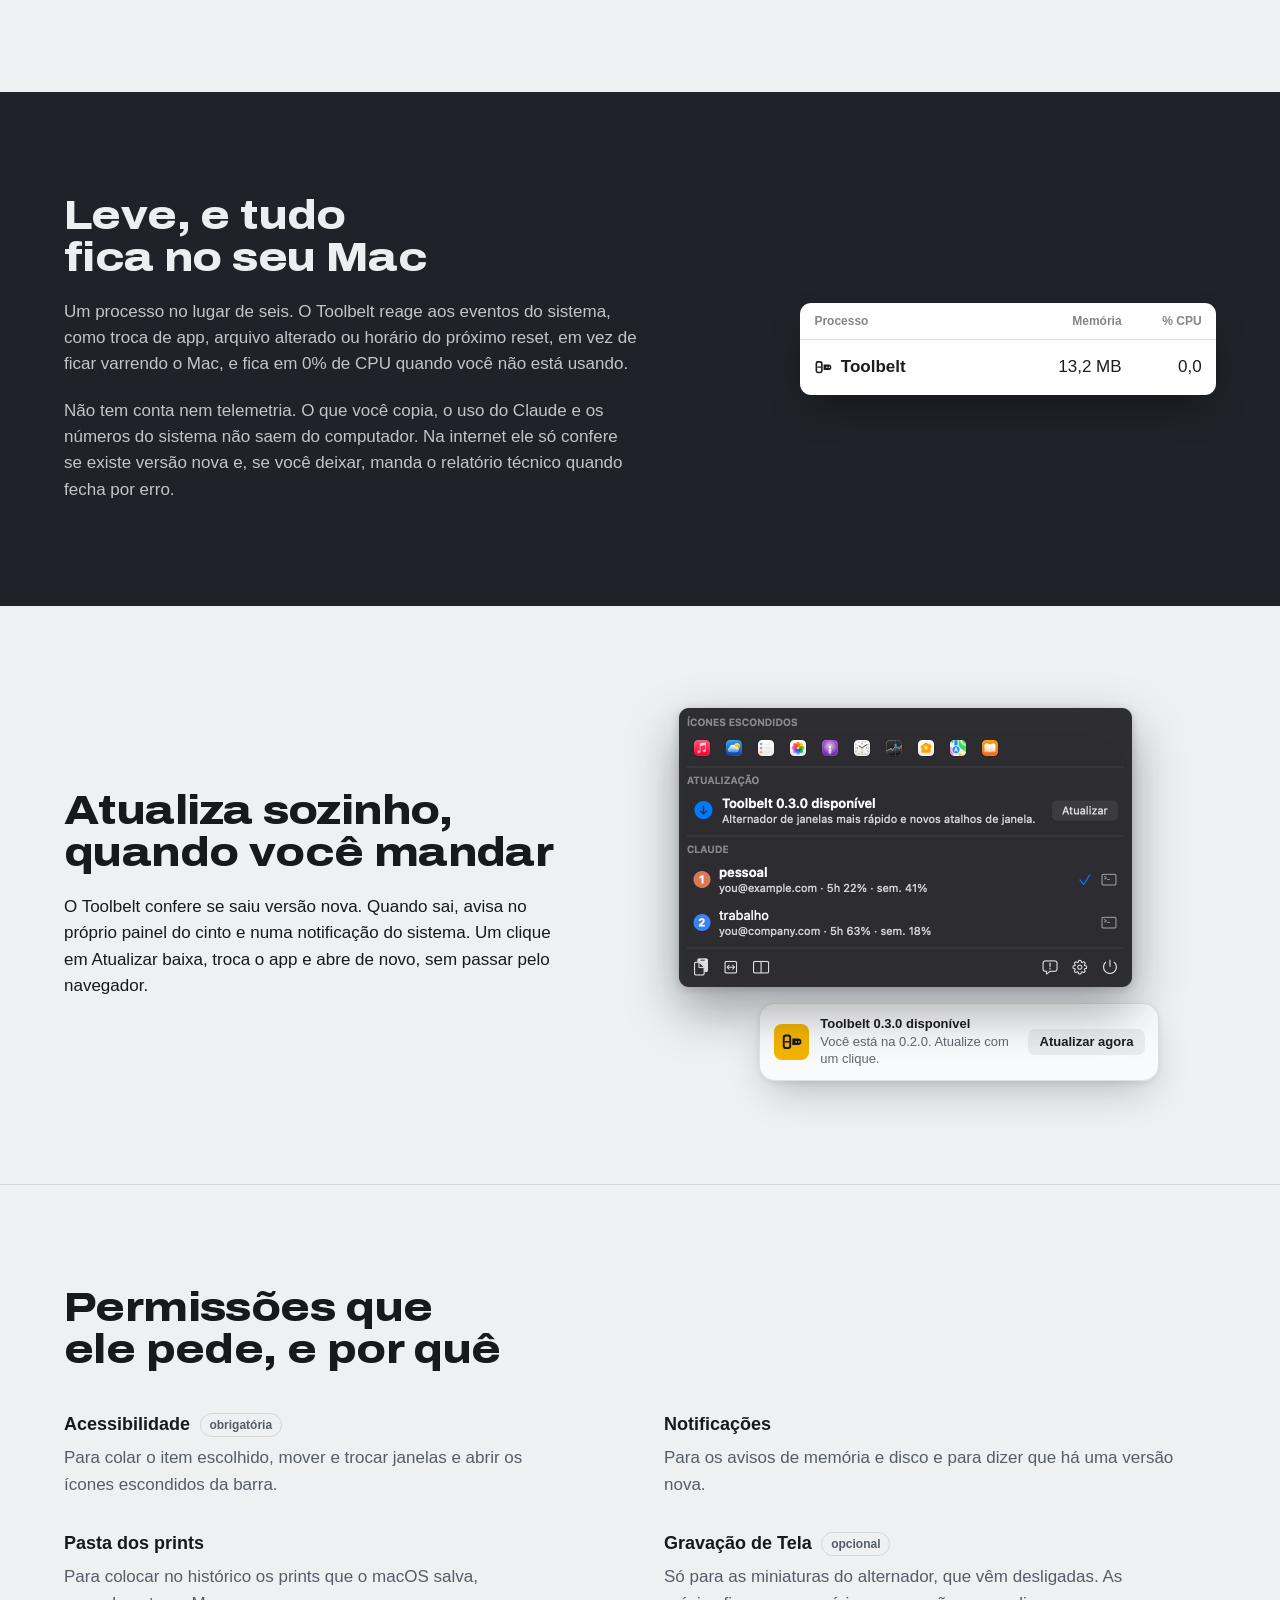
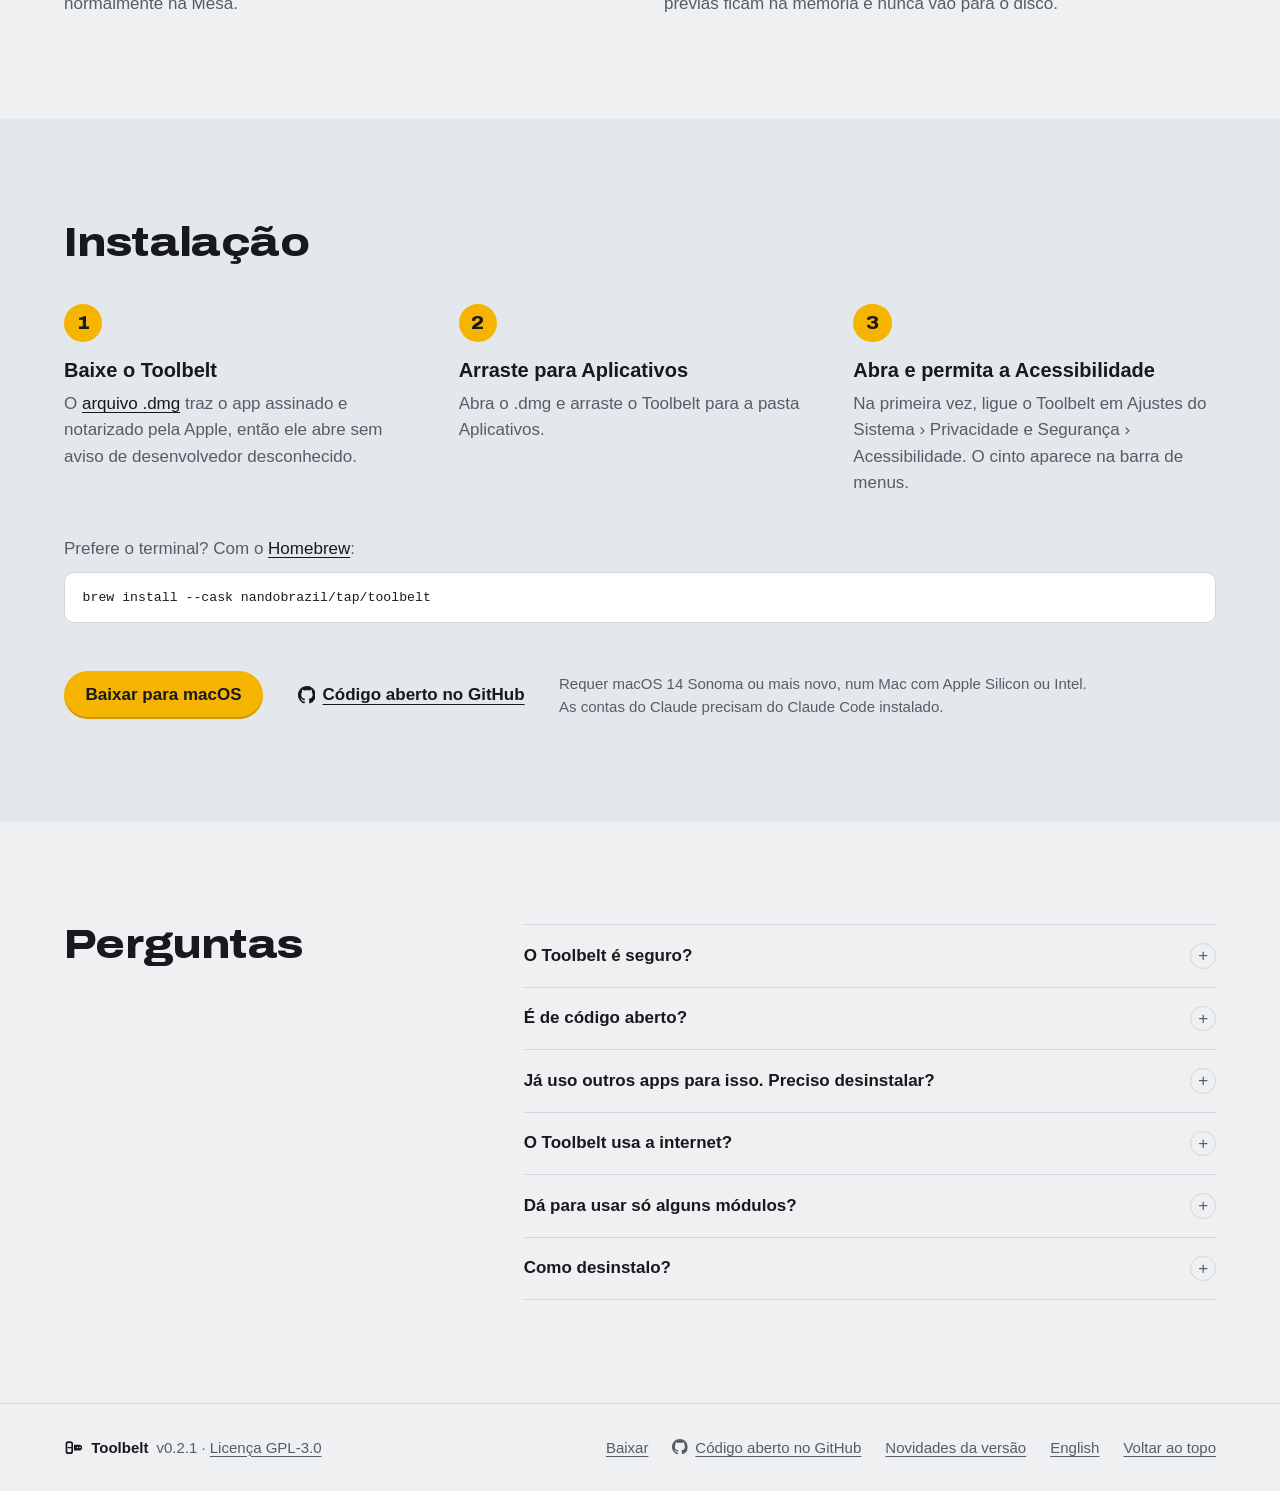
==== commit 7ce3758f: "Show the real app on the landing and open its Settings window in place Real screenshots replace the " ====
--- a/site/index.html
+++ b/site/index.html
@@ -15,7 +15,7 @@
 <link rel="icon" href="assets/favicon.svg" type="image/svg+xml">
 <link rel="apple-touch-icon" href="assets/app-icon.png">
 <link rel="preload" href="assets/fonts/archivo-latin.woff2" as="font" type="font/woff2" crossorigin>
-<link rel="stylesheet" href="assets/site.css">
+<link rel="stylesheet" href="assets/site.css?v=20261023">
 <meta property="og:type" content="website">
 <meta property="og:locale" content="pt_BR">
 <meta property="og:locale:alternate" content="en_US">
@@ -28,7 +28,8 @@
 <meta property="og:image:height" content="630">
 <meta property="og:image:alt" content="Barra de menus do Mac com o ícone do Toolbelt e o painel aberto.">
 <meta name="twitter:card" content="summary_large_image">
-<script src="assets/site.js" defer></script>
+<script>document.documentElement.classList.add("js")</script>
+<script src="assets/site.js?v=20261023" defer></script>
 </head>
 <body>
 <svg class="sprite" width="0" height="0" aria-hidden="true" focusable="false">
@@ -64,6 +65,14 @@
   <symbol id="glyph-bell" viewBox="0 0 16 16"><g fill="none" stroke="currentColor" stroke-width="1.4" stroke-linejoin="round"><path d="M4 11V7.4a4 4 0 0 1 8 0V11l1.2 1.4H2.8Z"/><path d="M6.6 14a1.4 1.4 0 0 0 2.8 0"/></g></symbol>
   <symbol id="glyph-globe" viewBox="0 0 16 16"><g fill="none" stroke="currentColor" stroke-width="1.3"><circle cx="8" cy="8" r="6.2"/><ellipse cx="8" cy="8" rx="2.6" ry="6.2"/><path d="M1.8 8h12.4"/></g></symbol>
   <symbol id="glyph-headphones" viewBox="0 0 16 16"><g fill="none" stroke="currentColor" stroke-width="1.4" stroke-linejoin="round"><path d="M2.5 10.5V8a5.5 5.5 0 0 1 11 0v2.5"/><rect x="2" y="9.5" width="3" height="4.5" rx="1"/><rect x="11" y="9.5" width="3" height="4.5" rx="1"/></g></symbol>
+  <symbol id="sf-gear" viewBox="0 0 16 16"><g fill="none" stroke="currentColor" stroke-width="1.35" stroke-linejoin="round"><path d="M6.9 1.6h2.2l.4 1.8 1.3.6 1.6-1 1.5 1.6-1 1.5.6 1.4 1.8.4v2.2l-1.8.4-.6 1.3 1 1.6-1.5 1.5-1.6-1-1.3.6-.4 1.8H6.9l-.4-1.8-1.4-.6-1.5 1-1.6-1.5 1-1.6-.6-1.3-1.8-.4V6.9l1.8-.4.6-1.4-1-1.5 1.6-1.6 1.5 1 1.4-.6Z"/><circle cx="8" cy="8" r="2.2"/></g></symbol>
+  <symbol id="sf-menubar" viewBox="0 0 16 16"><g fill="none" stroke="currentColor" stroke-width="1.35" stroke-linecap="round" stroke-linejoin="round"><rect x="1.5" y="2.5" width="13" height="11" rx="2"/><path d="M1.5 5.6h13"/><path d="M8 11.6V8.2M6.4 9.6 8 8l1.6 1.6"/></g></symbol>
+  <symbol id="sf-switcher" viewBox="0 0 16 16"><g fill="none" stroke="currentColor" stroke-width="1.35" stroke-linejoin="round"><rect x="1.5" y="5" width="9.5" height="8" rx="1.6"/><path d="M5 5V3.7c0-.9.7-1.6 1.6-1.6h6.3c.9 0 1.6.7 1.6 1.6V9c0 .9-.7 1.6-1.6 1.6H11"/></g></symbol>
+  <symbol id="sf-gauge" viewBox="0 0 16 16"><g fill="none" stroke="currentColor" stroke-width="1.35" stroke-linecap="round"><path d="M2.4 11.5a5.6 5.6 0 1 1 11.2 0"/><path d="M8 11.2l2.7-3.5"/></g><circle cx="8" cy="11.2" r="1.1" fill="currentColor"/></symbol>
+  <symbol id="sf-sparkle" viewBox="0 0 16 16"><path d="M8 1.6c.55 3.3 2 4.85 5.3 5.4-3.3.55-4.75 2.1-5.3 5.4-.55-3.3-2-4.85-5.3-5.4 3.3-.55 4.75-2.1 5.3-5.4Z" fill="currentColor"/></symbol>
+  <symbol id="sf-lifebuoy" viewBox="0 0 16 16"><g fill="none" stroke="currentColor" stroke-width="1.35" stroke-linecap="round"><circle cx="8" cy="8" r="6.2"/><circle cx="8" cy="8" r="2.6"/><path d="M3.6 3.6l2.6 2.6M12.4 3.6 9.8 6.2M3.6 12.4l2.6-2.6M12.4 12.4 9.8 9.8"/></g></symbol>
+  <symbol id="sf-info" viewBox="0 0 16 16"><g fill="none" stroke="currentColor" stroke-width="1.35" stroke-linecap="round"><circle cx="8" cy="8" r="6.2"/><path d="M8 7.3v4"/></g><circle cx="8" cy="4.9" r=".85" fill="currentColor"/></symbol>
+  <symbol id="github-mark" viewBox="0 0 16 16"><path d="M8 0C3.58 0 0 3.58 0 8c0 3.54 2.29 6.53 5.47 7.59.4.07.55-.17.55-.38 0-.19-.01-.82-.01-1.49-2.01.37-2.53-.49-2.69-.94-.09-.23-.48-.94-.82-1.13-.28-.15-.68-.52-.01-.53.63-.01 1.08.58 1.23.82.72 1.21 1.87.87 2.33.66.07-.52.28-.87.51-1.07-1.78-.2-3.64-.89-3.64-3.95 0-.87.31-1.59.82-2.15-.08-.2-.36-1.02.08-2.12 0 0 .67-.21 2.2.82.64-.18 1.32-.27 2-.27.68 0 1.36.09 2 .27 1.53-1.04 2.2-.82 2.2-.82.44 1.1.16 1.92.08 2.12.51.56.82 1.27.82 2.15 0 3.07-1.87 3.75-3.65 3.95.29.25.54.73.54 1.48 0 1.07-.01 1.93-.01 2.2 0 .21.15.46.55.38A8.01 8.01 0 0 0 16 8c0-4.42-3.58-8-8-8Z"/></symbol>
   <symbol id="glyph-chevron" viewBox="0 0 16 16"><path d="M6 3.5L10.5 8 6 12.5" fill="none" stroke="currentColor" stroke-width="1.6" stroke-linecap="round" stroke-linejoin="round"/></symbol>
 </svg>
 
@@ -92,7 +101,7 @@
     <div class="hero__copy" id="conteudo">
       <h1 class="hero__title" id="hero-title">Seis apps da barra de menus viram um só.</h1>
       <p class="hero__lead">O Toolbelt esconde os ícones que não cabem ao lado do notch, alterna entre janelas, guarda o que você copia, encaixa janelas pelo teclado, avisa quando memória e disco apertam e troca de conta do Claude Code. Tudo num processo de uns 15 MB.</p>
-      <p class="hero__replaces">No lugar de Ice ou Bartender, AltTab, Flycut, Rectangle, um monitor de RAM e disco e do vai e vem entre contas do Claude Code.</p>
+      <p class="hero__replaces">Um app só no lugar de um organizador da barra, um alternador de janelas, um histórico da área de transferência, um gerenciador de janelas, um monitor de RAM e disco e do vai e vem entre contas do Claude Code.</p>
       <div class="hero__actions">
         <a class="button button--primary" href="/download">Baixar para macOS</a>
         <a class="button button--quiet" href="#recursos">Ver recursos</a>
@@ -101,13 +110,15 @@
         <li>macOS 14 ou mais novo</li>
         <li>Apple Silicon e Intel</li>
         <li>Notarizado pela Apple</li>
+        <li><a href="https://github.com/nandobrazil/toolbelt">Código aberto, GPL-3.0</a></li>
       </ul>
     </div>
 
     <div class="hero__stage">
-      <div class="mac-panel" id="hero-panel" role="img" aria-label="Painel do Toolbelt aberto abaixo do cinto: ícones escondidos da barra, contas do Claude com o uso de cada uma e memória e disco do Mac.">
+      <img class="shot hero__shot" src="assets/shots/pt/belt-panel.webp" width="334" height="367" alt="Painel do Toolbelt aberto: ícones escondidos da barra, contas do Claude com o uso de cada uma, memória e disco, e os atalhos do rodapé." loading="lazy" decoding="async">
+      <div class="mac-panel" id="hero-panel" role="group" aria-label="Painel do Toolbelt aberto abaixo do cinto: ícones escondidos da barra, contas do Claude com o uso de cada uma e memória e disco do Mac.">
         <p class="mac-panel__label">Ícones escondidos</p>
-        <div class="mac-panel__extras">
+        <div class="mac-panel__extras" aria-hidden="true">
           <span><svg><use href="#glyph-cloud"/></svg></span>
           <span><svg><use href="#glyph-music"/></svg></span>
           <span><svg><use href="#glyph-shield"/></svg></span>
@@ -148,12 +159,12 @@
         <p class="panel-report"><svg><use href="#glyph-report"/></svg>Relatório completo do Mac…</p>
         <div class="mac-panel__divider"></div>
         <div class="mac-panel__footer">
-          <span><svg><use href="#glyph-clipboard"/></svg></span>
-          <span><svg><use href="#glyph-arrange"/></svg></span>
-          <span><svg><use href="#glyph-split"/></svg></span>
+          <span aria-hidden="true"><svg><use href="#glyph-clipboard"/></svg></span>
+          <span aria-hidden="true"><svg><use href="#glyph-arrange"/></svg></span>
+          <span aria-hidden="true"><svg><use href="#glyph-split"/></svg></span>
           <span class="mac-panel__spacer"></span>
-          <span><svg><use href="#glyph-gear"/></svg></span>
-          <span><svg><use href="#glyph-power"/></svg></span>
+          <button class="mac-panel__button" type="button" data-settings-page="general" aria-label="Abrir as Configurações"><svg aria-hidden="true"><use href="#glyph-gear"/></svg></button>
+          <span aria-hidden="true"><svg><use href="#glyph-power"/></svg></span>
         </div>
       </div>
     </div>
@@ -186,47 +197,32 @@
           <li><span class="feature__key">Ao lado do cinto</span> você pode mostrar a conta ativa do Claude, o uso de 5 h, a RAM, o swap ou o disco livre, num único item.</li>
         </ul>
       </div>
-      <figure class="feature__art">
-        <div class="arrange-bar" role="img" aria-label="Duas barras de menus. Na primeira, o modo organizar: à esquerda do traço ficam os ícones que vão para o painel. Na segunda, a barra depois: só o cinto, o Wi-Fi e o relógio à direita do notch.">
-          <p class="arrange-bar__caption">Modo organizar</p>
-          <div class="arrange-bar__strip">
-            <span class="arrange-bar__menus"><b>Finder</b><span>Arquivo</span><span>Editar</span></span>
-            <span class="arrange-bar__notch"></span>
-            <span class="arrange-bar__hidden">
-              <svg><use href="#glyph-cloud"/></svg>
-              <svg><use href="#glyph-music"/></svg>
-              <svg><use href="#glyph-shield"/></svg>
-              <svg><use href="#glyph-timer"/></svg>
-            </span>
-            <span class="arrange-bar__divider">┊</span>
-            <span class="arrange-bar__visible">
-              <svg><use href="#belt-closed"/></svg>
-              <svg><use href="#glyph-wifi"/></svg>
-              <span>17:16</span>
-            </span>
-          </div>
-          <p class="arrange-bar__caption">Depois</p>
-          <div class="arrange-bar__strip">
-            <span class="arrange-bar__menus"><b>Finder</b><span>Arquivo</span><span>Editar</span></span>
-            <span class="arrange-bar__notch"></span>
-            <span class="arrange-bar__visible arrange-bar__visible--after">
-              <svg><use href="#belt-closed"/></svg>
-              <svg><use href="#glyph-wifi"/></svg>
-              <span>17:16</span>
-            </span>
-          </div>
-        </div>
-        <figcaption>Modo organizar: o que fica à esquerda do traço passa a morar no painel do cinto.</figcaption>
+      <figure class="feature__art feature__art--shot">
+        <div class="shot-stage">
+          <div class="shot-window">
+            <div class="shot-window__bar" aria-hidden="true"><span class="shot-window__lights"><span></span><span></span><span></span></span><span class="shot-window__title">Barra de menus</span></div>
+            <img class="shot-window__page" src="assets/shots/pt/settings-menuBar.webp" width="580" height="1444" alt="Configurações do Toolbelt na página Barra de menus: a seção O que fica na barra, com os ícones que ficam na barra (Tempo, Tocando agora, Bluetooth, Wi‑Fi, Bateria, Central de Controle e Relógio) e os escondidos no cinto." loading="lazy" decoding="async">
+          </div>
+        </div>
+        <figcaption class="how">
+          <p class="how__title">Como funciona</p>
+          <ol class="how__steps">
+            <li>Clique no cinto e veja todos os ícones escondidos num painel.</li>
+            <li>Em Configurações › Barra de menus, clique num ícone para mandá-lo da barra para o cinto ou de volta.</li>
+            <li>Arraste para mudar a ordem: o Toolbelt move o ícone de verdade na barra e confere se ele chegou.</li>
+          </ol>
+          <p class="feature__more"><button class="text-button" type="button" data-settings-page="menuBar">Abrir as Configurações<svg aria-hidden="true"><use href="#glyph-chevron"/></svg></button></p>
+        </figcaption>
       </figure>
     </div>
   </section>
 
   <section class="feature" id="alternar-janelas" aria-labelledby="switcher-title">
-    <div class="container feature__grid">
+    <div class="container feature__grid feature__grid--stacked">
       <div class="feature__copy">
         <h2 class="section-title" id="switcher-title">Alterne entre janelas, não entre apps</h2>
         <p>Segure <kbd>⌥</kbd> e aperte <kbd>⇥</kbd>: aparecem todas as janelas abertas, de todos os apps. Solte para trocar. Um toque rápido volta direto para a janela anterior, e <kbd>⇧</kbd> anda para trás.</p>
-        <p>Prefere <kbd>⌘</kbd><kbd>⇥</kbd>, como no AltTab? Grave esse atalho e o Toolbelt assume o lugar do alternador do macOS enquanto estiver aberto.</p>
+        <p>Prefere <kbd>⌘</kbd><kbd>⇥</kbd>? Grave esse atalho e o Toolbelt assume o lugar do alternador do macOS enquanto estiver aberto.</p>
         <ul class="feature__points">
           <li><span class="feature__key"><kbd>⌥</kbd><kbd>`</kbd></span> mostra só as janelas do app atual.</li>
           <li><span class="feature__key">Com o painel aberto</span> <kbd>W</kbd> fecha a janela, <kbd>M</kbd> minimiza, <kbd>H</kbd> esconde o app e <kbd>Q</kbd> fecha o app.</li>
@@ -234,21 +230,19 @@
           <li><span class="feature__key">Miniaturas</span> das janelas, se você quiser. Ficam só na memória, no máximo 24.</li>
         </ul>
       </div>
-      <figure class="feature__art">
-        <div class="screen" role="img" aria-label="Alternador de janelas aberto no meio da tela, com cinco janelas de apps diferentes e a segunda selecionada.">
-          <span class="screen__window screen__window--back"></span>
-          <span class="screen__window screen__window--front"></span>
-          <div class="switcher">
-            <div class="switcher__tiles">
-              <span class="switcher__tile"><span class="app-icon app-icon--browser"><svg><use href="#glyph-globe"/></svg></span><span class="switcher__title">Docs</span></span>
-              <span class="switcher__tile switcher__tile--selected"><span class="app-icon app-icon--terminal"><svg><use href="#glyph-terminal"/></svg></span><span class="switcher__title">~/toolbelt</span></span>
-              <span class="switcher__tile"><span class="app-icon app-icon--notes"><svg><use href="#glyph-report"/></svg></span><span class="switcher__title">Ideias</span></span>
-              <span class="switcher__tile"><span class="app-icon app-icon--chat"><svg><use href="#glyph-bell"/></svg></span><span class="switcher__title">Família</span></span>
-              <span class="switcher__tile"><span class="app-icon app-icon--code"><svg><use href="#glyph-split"/></svg></span><span class="switcher__title">main.swift</span></span>
-            </div>
-            <p class="switcher__hints">W fechar · M minimizar · H esconder app · Q fechar app · / buscar</p>
-          </div>
-        </div>
+      <figure class="feature__art feature__art--shot">
+        <div class="shot-stage">
+          <img class="shot" src="assets/shots/pt/window-switcher.webp" width="860" height="166" alt="Alternador de janelas do Toolbelt com seis janelas abertas (Safari, Terminal, Notas, Mail, Calendário e Finder), a do Terminal selecionada e as teclas de ação no rodapé." loading="lazy" decoding="async">
+        </div>
+        <figcaption class="how">
+          <p class="how__title">Como funciona</p>
+          <ol class="how__steps">
+            <li>Segure <kbd>⌥</kbd> e aperte <kbd>⇥</kbd> (ou <kbd>⌘</kbd><kbd>⇥</kbd>, se você gravou esse atalho): aparecem as janelas de todos os apps.</li>
+            <li>Aperte <kbd>⇥</kbd> de novo para avançar, <kbd>⇧</kbd><kbd>⇥</kbd> para voltar, ou passe o mouse.</li>
+            <li>Solte para trocar. Antes disso, <kbd>W</kbd>, <kbd>M</kbd>, <kbd>H</kbd> e <kbd>Q</kbd> agem na janela marcada.</li>
+          </ol>
+          <p class="feature__more"><button class="text-button" type="button" data-settings-page="switcher">Ver os atalhos nas Configurações<svg aria-hidden="true"><use href="#glyph-chevron"/></svg></button></p>
+        </figcaption>
       </figure>
     </div>
   </section>
@@ -260,19 +254,24 @@
         <p><kbd>⌥</kbd><kbd>⌘</kbd><kbd>V</kbd> abre um painel com os últimos textos, imagens e prints. Escolha com o mouse, com as setas ou pelos números de 1 a 0, e o item é colado no app em que você estava.</p>
         <ul class="feature__points">
           <li><span class="feature__key">Prints</span> salvos com <kbd>⌘</kbd><kbd>⇧</kbd><kbd>3</kbd>, <kbd>4</kbd> ou <kbd>5</kbd> entram sozinhos no histórico.</li>
-          <li><span class="feature__key">Senhas ficam de fora</span>: o que vem do 1Password, do Bitwarden e dos apps que você ignorar nunca é guardado.</li>
+          <li><span class="feature__key">Senhas ficam de fora</span>: o que vem de gerenciadores de senha e dos apps que você ignorar nunca é guardado.</li>
           <li><span class="feature__key">Arquivo diário</span>, se você ligar: um .md por dia com hora e app de origem, e as imagens numa subpasta.</li>
           <li><span class="feature__key">Do seu jeito</span>: tema, vidro, fosco ou sólido, largura, fonte, cantos e onde o painel abre.</li>
         </ul>
       </div>
-      <figure class="feature__art">
-        <div class="clip-panel" role="img" aria-label="Painel da área de transferência com cinco itens numerados: um comando, um print, um recado, um link e um trecho de texto.">
-          <div class="clip-panel__row clip-panel__row--selected"><span class="clip-panel__number">1</span><span class="clip-panel__text clip-panel__text--code">git push origin main</span></div>
-          <div class="clip-panel__row clip-panel__row--image"><span class="clip-panel__number">2</span><span class="clip-panel__shot"><span class="clip-panel__shot-window"><span class="clip-panel__shot-dots"></span><span class="clip-panel__shot-line"></span><span class="clip-panel__shot-line clip-panel__shot-line--short"></span><span class="clip-panel__shot-mark"></span></span></span><span class="clip-panel__meta">Print · 17:02</span></div>
-          <div class="clip-panel__row"><span class="clip-panel__number">3</span><span class="clip-panel__text">Reunião remarcada para quinta às 15h</span></div>
-          <div class="clip-panel__row"><span class="clip-panel__number">4</span><span class="clip-panel__text">https://toolbelt.oconde.dev</span></div>
-          <div class="clip-panel__row"><span class="clip-panel__number">5</span><span class="clip-panel__text">Rua das Laranjeiras, 120, ap. 34</span></div>
-        </div>
+      <figure class="feature__art feature__art--shot">
+        <div class="shot-stage">
+          <img class="shot" src="assets/shots/pt/clipboard-picker.webp" width="420" height="252" alt="Histórico da área de transferência do Toolbelt com seis itens numerados: um comando git, um print de tela, um link, um recado, um comando do Homebrew e um endereço; o primeiro está selecionado." loading="lazy" decoding="async">
+        </div>
+        <figcaption class="how">
+          <p class="how__title">Como funciona</p>
+          <ol class="how__steps">
+            <li>Segure <kbd>⌥</kbd><kbd>⌘</kbd> e aperte <kbd>V</kbd> em qualquer app.</li>
+            <li>Escolha com as setas, pelo número de 1 a 0 ou com o mouse. Digite para filtrar.</li>
+            <li>O item é colado no app em que você estava, sem trocar de janela.</li>
+          </ol>
+          <p class="feature__more"><button class="text-button" type="button" data-settings-page="clipboard">Ver as opções nas Configurações<svg aria-hidden="true"><use href="#glyph-chevron"/></svg></button></p>
+        </figcaption>
       </figure>
     </div>
   </section>
@@ -281,7 +280,8 @@
     <div class="container">
       <div class="feature__copy feature__copy--wide">
         <h2 class="section-title" id="windows-title">Janelas no lugar, sem tirar a mão do teclado</h2>
-        <p>Os mesmos atalhos <kbd>⌃</kbd><kbd>⌥</kbd> do Rectangle, sem instalar o Rectangle. Metades, terços, dois terços, cantos, centro, tela cheia e troca de monitor, com o espaço entre janelas que você escolher.</p>
+        <p>Atalhos <kbd>⌃</kbd><kbd>⌥</kbd> para encaixar a janela da frente sem tirar a mão do teclado. Metades, terços, dois terços, cantos, centro, tela cheia e troca de monitor, com o espaço entre janelas que você escolher.</p>
+        <p class="feature__more"><button class="text-button" type="button" data-settings-page="windows">Ver e regravar os atalhos nas Configurações<svg aria-hidden="true"><use href="#glyph-chevron"/></svg></button></p>
       </div>
       <ul class="layouts" aria-label="Atalhos de janela">
         <li><span class="mini-screen"><span style="--x:.0;--y:0;--w:.5;--h:1"></span></span><span class="layouts__keys"><kbd>⌃⌥←</kbd></span><span class="layouts__name">Metade esquerda</span></li>
@@ -314,6 +314,7 @@
           <li><span class="feature__key">Limites seus</span>: por padrão, disco abaixo de 10% livre e swap acima de 4 GB.</li>
           <li><span class="feature__key">Relatório do Mac</span> com bateria, armazenamento, memória, CPU, processos, segurança e rede. Só roda quando você abre.</li>
         </ul>
+        <p class="feature__more"><button class="text-button" type="button" data-settings-page="system">Ver os alertas e limites nas Configurações<svg aria-hidden="true"><use href="#glyph-chevron"/></svg></button></p>
       </div>
       <figure class="feature__art">
         <div class="alert-scene" role="img" aria-label="Barra de menus com o monitor em laranja mostrando 74% de memória e 14,8 GB livres, e uma notificação do Toolbelt avisando que o disco está quase cheio.">
@@ -356,6 +357,7 @@
           <li><span class="feature__key">Terminal preso a uma conta</span>, com um atalho para cada uma.</li>
           <li><span class="feature__key">Sem login extra</span>: o uso é lido dos arquivos do próprio Claude Code e atualiza quando eles mudam.</li>
         </ul>
+        <p class="feature__more"><button class="text-button" type="button" data-settings-page="claude">Ver as contas nas Configurações<svg aria-hidden="true"><use href="#glyph-chevron"/></svg></button></p>
       </div>
       <figure class="feature__art">
         <div class="claude-scene" role="img" aria-label="Menu das contas do Claude aberto na barra: conta pessoal ativa com 22% de uso nas últimas 5 horas e conta de trabalho com 63%.">
@@ -401,24 +403,7 @@
       </div>
       <figure class="feature__art">
         <div class="update-scene" role="img" aria-label="Seção Atualização no painel do Toolbelt, com o botão Atualizar, e a notificação do sistema com o botão Atualizar agora.">
-          <div class="mac-panel mac-panel--compact update-scene__panel">
-            <p class="mac-panel__label">Ícones escondidos</p>
-            <div class="mac-panel__extras">
-              <span><svg><use href="#glyph-cloud"/></svg></span>
-              <span><svg><use href="#glyph-music"/></svg></span>
-              <span><svg><use href="#glyph-shield"/></svg></span>
-              <span><svg><use href="#glyph-timer"/></svg></span>
-              <span><svg><use href="#glyph-display"/></svg></span>
-              <span><svg><use href="#glyph-keyboard"/></svg></span>
-            </div>
-            <div class="mac-panel__divider"></div>
-            <p class="mac-panel__label">Atualização</p>
-            <div class="update-banner">
-              <svg class="update-banner__icon"><use href="#glyph-download"/></svg>
-              <span class="update-banner__text"><strong>Toolbelt 0.3.0 disponível</strong><span>Você está na 0.2.0.</span></span>
-              <span class="update-banner__action">Atualizar</span>
-            </div>
-          </div>
+          <img class="shot update-scene__shot" src="assets/shots/pt/belt-panel-update.webp" width="453" height="279" alt="Painel do Toolbelt com a seção Atualização: Toolbelt 0.3.0 disponível, com o botão Atualizar." loading="lazy" decoding="async">
           <div class="notification notification--update">
             <span class="notification__icon"><svg><use href="#belt-closed"/></svg></span>
             <span class="notification__text"><strong>Toolbelt 0.3.0 disponível</strong><span>Você está na 0.2.0. Atualize com um clique.</span></span>
@@ -476,6 +461,7 @@
       </div>
       <div class="install__footer">
         <a class="button button--primary" href="/download">Baixar para macOS</a>
+        <a class="button button--quiet github-link" href="https://github.com/nandobrazil/toolbelt"><svg aria-hidden="true"><use href="#github-mark"/></svg>Código aberto no GitHub</a>
         <p class="install__requirements">Requer macOS 14 Sonoma ou mais novo, num Mac com Apple Silicon ou Intel. As contas do Claude precisam do Claude Code instalado.</p>
       </div>
     </div>
@@ -490,8 +476,12 @@
           <p>Ele é assinado com Developer ID e notarizado pela Apple: o macOS confere a assinatura antes de abrir e não mostra o aviso de app que não pôde ser verificado. Roda só no seu Mac, sem conta e sem telemetria; relatório de falha só sai com a sua permissão.</p>
         </details>
         <details>
-          <summary>Preciso desinstalar o AltTab, o Ice ou o Rectangle?</summary>
-          <p>Não precisa desinstalar, mas feche esses apps e tire do início automático. Eles usam os mesmos atalhos e disputam a barra de menus com o Toolbelt. Vale também para Bartender e Flycut.</p>
+          <summary>É de código aberto?</summary>
+          <p>É. O código do Toolbelt está no <a href="https://github.com/nandobrazil/toolbelt">GitHub</a>, sob a licença GPL-3.0: você pode ler, compilar e modificar o app. Quem distribuir uma versão modificada precisa publicar o código dela sob a mesma licença.</p>
+        </details>
+        <details>
+          <summary>Já uso outros apps para isso. Preciso desinstalar?</summary>
+          <p>Não precisa desinstalar. Se você já usa outro app para alternar janelas, organizar a barra de menus, encaixar janelas ou guardar o histórico da área de transferência, feche-o e tire do início automático: os atalhos são os mesmos e os dois disputariam a barra.</p>
         </details>
         <details>
           <summary>O Toolbelt usa a internet?</summary>
@@ -512,14 +502,43 @@
 
 <footer class="site-footer">
   <div class="container site-footer__inner">
-    <p class="site-footer__brand"><svg aria-hidden="true"><use href="#belt-closed"/></svg>Toolbelt <span class="site-footer__version">v0.2.1</span></p>
+    <p class="site-footer__brand"><svg aria-hidden="true"><use href="#belt-closed"/></svg>Toolbelt <span class="site-footer__version">v0.2.1 · <a href="https://github.com/nandobrazil/toolbelt/blob/main/LICENSE">Licença GPL-3.0</a></span></p>
     <nav class="site-footer__links" aria-label="Rodapé">
       <a href="/download">Baixar</a>
+      <a class="github-link" href="https://github.com/nandobrazil/toolbelt"><svg aria-hidden="true"><use href="#github-mark"/></svg>Código aberto no GitHub</a>
       <a href="/changelog">Novidades da versão</a>
       <a href="/en/" hreflang="en" lang="en">English</a>
       <a href="#topo">Voltar ao topo</a>
     </nav>
   </div>
 </footer>
+<dialog class="settings-dialog" id="settings-dialog" role="dialog" aria-modal="true" aria-label="Configurações do Toolbelt" data-shots="assets/shots/pt/" data-alt-prefix="Configurações do Toolbelt, página ">
+  <div class="settings-window">
+    <div class="settings-window__sidebar">
+      <div class="settings-window__lights">
+        <button class="settings-window__light settings-window__light--close" type="button" data-settings-close aria-label="Fechar as Configurações"></button>
+        <span class="settings-window__light settings-window__light--minimize" aria-hidden="true"></span>
+        <span class="settings-window__light settings-window__light--zoom" aria-hidden="true"></span>
+      </div>
+      <div class="settings-window__tabs" role="tablist" aria-orientation="vertical" aria-label="Seções das Configurações">
+        <button class="settings-tab" type="button" role="tab" id="settings-tab-general" aria-controls="settings-page" aria-selected="true" tabindex="0" data-page="general" data-width="580" data-height="1010"><svg aria-hidden="true"><use href="#sf-gear"/></svg><span>Geral</span></button>
+        <button class="settings-tab" type="button" role="tab" id="settings-tab-menuBar" aria-controls="settings-page" aria-selected="false" tabindex="-1" data-page="menuBar" data-width="580" data-height="1444"><svg aria-hidden="true"><use href="#sf-menubar"/></svg><span>Barra de menus</span></button>
+        <button class="settings-tab" type="button" role="tab" id="settings-tab-switcher" aria-controls="settings-page" aria-selected="false" tabindex="-1" data-page="switcher" data-width="580" data-height="612"><svg aria-hidden="true"><use href="#sf-switcher"/></svg><span>Alternar janelas</span></button>
+        <button class="settings-tab" type="button" role="tab" id="settings-tab-clipboard" aria-controls="settings-page" aria-selected="false" tabindex="-1" data-page="clipboard" data-width="580" data-height="1470"><svg aria-hidden="true"><use href="#glyph-clipboard"/></svg><span>Área de transferência</span></button>
+        <button class="settings-tab" type="button" role="tab" id="settings-tab-windows" aria-controls="settings-page" aria-selected="false" tabindex="-1" data-page="windows" data-width="580" data-height="1021"><svg aria-hidden="true"><use href="#glyph-split"/></svg><span>Janelas</span></button>
+        <button class="settings-tab" type="button" role="tab" id="settings-tab-system" aria-controls="settings-page" aria-selected="false" tabindex="-1" data-page="system" data-width="580" data-height="694"><svg aria-hidden="true"><use href="#sf-gauge"/></svg><span>Monitor do sistema</span></button>
+        <button class="settings-tab" type="button" role="tab" id="settings-tab-claude" aria-controls="settings-page" aria-selected="false" tabindex="-1" data-page="claude" data-width="580" data-height="579"><svg aria-hidden="true"><use href="#sf-sparkle"/></svg><span>Contas do Claude</span></button>
+        <button class="settings-tab" type="button" role="tab" id="settings-tab-support" aria-controls="settings-page" aria-selected="false" tabindex="-1" data-page="support" data-width="580" data-height="495"><svg aria-hidden="true"><use href="#sf-lifebuoy"/></svg><span>Ajuda e relatórios</span></button>
+        <button class="settings-tab" type="button" role="tab" id="settings-tab-about" aria-controls="settings-page" aria-selected="false" tabindex="-1" data-page="about" data-width="580" data-height="470"><svg aria-hidden="true"><use href="#sf-info"/></svg><span>Sobre</span></button>
+      </div>
+    </div>
+    <div class="settings-window__main">
+      <p class="settings-window__title" aria-hidden="true">Geral</p>
+      <div class="settings-window__detail" id="settings-page" role="tabpanel" tabindex="0" aria-labelledby="settings-tab-general">
+        <img class="settings-window__page" alt="" width="580" height="1010" decoding="async">
+      </div>
+    </div>
+  </div>
+</dialog>
 </body>
 </html>
--- a/site/assets/site.css
+++ b/site/assets/site.css
@@ -35,6 +35,10 @@
   --container: 72rem;
   --clock-width: 8.25rem;
   --menubar-height: 2.125rem;
+  --panel-width: 19.5rem;
+  --panel-scale: 1;
+  --wallpaper: radial-gradient(120% 110% at 0% 0%, rgba(255, 214, 102, 0.85) 0%, rgba(255, 214, 102, 0) 55%), linear-gradient(145deg, #93A9C0 0%, #5D6F86 100%);
+  --shot-shadow: drop-shadow(0 22px 26px rgba(12, 16, 24, 0.32)) drop-shadow(0 2px 4px rgba(12, 16, 24, 0.22));
   color-scheme: light dark;
 }
 
@@ -60,6 +64,8 @@
     --menubar-line: rgba(255, 255, 255, 0.08);
     --screen-bg: #2C3138;
     --screen-window: rgba(255, 255, 255, 0.08);
+    --wallpaper: radial-gradient(120% 110% at 0% 0%, rgba(255, 198, 51, 0.38) 0%, rgba(255, 198, 51, 0) 55%), linear-gradient(145deg, #34404F 0%, #191D23 100%);
+    --shot-shadow: drop-shadow(0 22px 26px rgba(0, 0, 0, 0.5)) drop-shadow(0 2px 4px rgba(0, 0, 0, 0.35));
   }
 }
 
@@ -87,7 +93,7 @@
   font-family: var(--text);
   font-size: 1.0625rem;
   line-height: 1.55;
-  overflow-x: hidden;
+  overflow-x: clip;
 }
 
 h1,
@@ -426,17 +432,49 @@
 }
 
 .hero__stage {
+  width: calc(var(--panel-width) * var(--panel-scale));
   padding-top: 0.3rem;
 }
 
 @media (min-width: 1200px) {
-  .hero__stage .mac-panel {
-    zoom: 1.18;
+  :root {
+    --panel-scale: 1.18;
+  }
+}
+
+.hero .hero__shot {
+  display: none;
+}
+
+.hero__stage .mac-panel {
+  margin-left: auto;
+  transform: scale(var(--panel-scale));
+  transform-origin: top right;
+}
+
+.js .hero__stage .mac-panel {
+  position: fixed;
+  top: calc(var(--menubar-height) + 0.3rem);
+  right: calc(var(--gutter) + var(--clock-width) - 4.5rem);
+  z-index: 9;
+  -webkit-backdrop-filter: saturate(160%) blur(24px);
+  backdrop-filter: saturate(160%) blur(24px);
+}
+
+.js .hero__stage .mac-panel:not(.is-open) {
+  opacity: 0;
+  transform: translateY(-0.4rem) scale(calc(var(--panel-scale) * 0.97));
+  visibility: hidden;
+}
+
+@media (prefers-reduced-motion: no-preference) {
+  .js .hero__stage .mac-panel:not(.is-open) {
+    transition: opacity 140ms ease, transform 160ms ease, visibility 0s linear 160ms;
   }
 }
 
 .mac-panel {
-  width: 19.5rem;
+  width: var(--panel-width);
   padding: 0.7rem 0.75rem 0.55rem;
   border: 1px solid var(--ui-panel-border);
   border-radius: 0.7rem;
@@ -449,19 +487,9 @@
   transform-origin: 85% 0;
 }
 
-.mac-panel.is-closed {
-  opacity: 0;
-  transform: translateY(-0.4rem) scale(0.97);
-  visibility: hidden;
-}
-
 @media (prefers-reduced-motion: no-preference) {
   .mac-panel {
     transition: opacity 160ms ease, transform 200ms ease, visibility 0s linear 0s;
-  }
-
-  .mac-panel.is-closed {
-    transition: opacity 140ms ease, transform 160ms ease, visibility 0s linear 160ms;
   }
 }
 
@@ -617,13 +645,27 @@
   gap: 0.2rem;
 }
 
-.mac-panel__footer span {
+.mac-panel__footer span,
+.mac-panel__button {
   display: grid;
   place-items: center;
   width: 1.65rem;
   height: 1.5rem;
   border-radius: 0.3rem;
   color: var(--ui-secondary);
+}
+
+.mac-panel__button {
+  margin: 0;
+  padding: 0;
+  border: 0;
+  background: transparent;
+  cursor: pointer;
+}
+
+.mac-panel__button:hover {
+  background: var(--ui-hover);
+  color: var(--ui-text);
 }
 
 .mac-panel__footer svg {
@@ -744,323 +786,173 @@
   text-align: center;
 }
 
-.arrange-bar {
-  display: grid;
-  gap: 0.6rem;
+.feature__grid--stacked {
+  grid-template-columns: minmax(0, 1fr);
+  gap: clamp(2rem, 4vw, 3rem);
+}
+
+.feature__grid--stacked .feature__points {
+  grid-template-columns: repeat(2, minmax(0, 1fr));
+  gap: 0.85rem 2.5rem;
+  max-width: none;
+}
+
+.feature__art--shot {
+  justify-items: stretch;
+  gap: 1.75rem;
+}
+
+.shot-stage {
+  display: grid;
+  place-items: center;
+  padding: clamp(1.25rem, 4vw, 2.75rem) clamp(0.75rem, 3.5vw, 2.5rem);
+  overflow: hidden;
+  border-radius: 1.1rem;
+  background: var(--wallpaper);
+}
+
+.shot {
+  display: block;
+  max-width: 100%;
+  height: auto;
+  filter: var(--shot-shadow);
+}
+
+.shot-window {
   width: 100%;
-  max-width: 36rem;
-}
-
-.arrange-bar__caption {
+  max-width: 36.25rem;
+  overflow: hidden;
+  border-radius: 0.75rem;
+  background: #1E1E1E;
+  box-shadow: 0 0 0 1px rgba(0, 0, 0, 0.55), inset 0 0 0 1px rgba(255, 255, 255, 0.1), 0 24px 44px -14px rgba(12, 16, 24, 0.55);
+}
+
+.shot-window__bar {
+  display: flex;
+  align-items: center;
+  gap: 1rem;
+  height: 2.75rem;
+  padding-inline: 0.95rem;
+  color: #F2F2F7;
+  font-size: 0.875rem;
+  font-weight: 650;
+}
+
+.shot-window__lights {
+  display: inline-flex;
+  gap: 0.5rem;
+}
+
+.shot-window__lights span,
+.settings-window__light {
+  flex: none;
+  width: 0.75rem;
+  height: 0.75rem;
+  border-radius: 50%;
+  background-color: #FF5F57;
+}
+
+.shot-window__lights span:nth-child(2),
+.settings-window__light--minimize {
+  background-color: #FEBC2E;
+}
+
+.shot-window__lights span:nth-child(3),
+.settings-window__light--zoom {
+  background-color: #28C840;
+}
+
+.shot-window__page {
+  display: block;
+  width: 100%;
+  height: auto;
+  aspect-ratio: 580 / 385;
+  object-fit: cover;
+  object-position: top;
+  -webkit-mask-image: linear-gradient(to bottom, #000 calc(100% - 1.25rem), transparent);
+  mask-image: linear-gradient(to bottom, #000 calc(100% - 1.25rem), transparent);
+}
+
+.feature__art .how {
+  display: grid;
+  gap: 1rem;
+  max-width: none;
+  color: var(--ink);
+  font-size: 0.9375rem;
+  text-align: left;
+}
+
+.how__title {
   color: var(--steel);
+  font-size: 0.75rem;
+  font-weight: 700;
+  letter-spacing: 0.08em;
+  text-transform: uppercase;
+}
+
+.how__steps {
+  display: grid;
+  gap: 0.8rem;
+  counter-reset: step;
+}
+
+.feature__grid--stacked .how__steps {
+  grid-template-columns: repeat(3, minmax(0, 1fr));
+  gap: 1.5rem;
+}
+
+.how__steps li {
+  position: relative;
+  min-height: 1.6rem;
+  padding-left: 2.4rem;
+  counter-increment: step;
+}
+
+.how__steps li::before {
+  content: counter(step);
+  position: absolute;
+  top: -0.05rem;
+  left: 0;
+  display: grid;
+  place-items: center;
+  width: 1.6rem;
+  height: 1.6rem;
+  border-radius: 50%;
+  background: var(--buckle);
+  color: var(--buckle-ink);
+  font-family: var(--display);
   font-size: 0.8125rem;
-  font-weight: 600;
-}
-
-.arrange-bar__caption:not(:first-child) {
-  margin-top: 1rem;
-}
-
-.arrange-bar__strip {
-  position: relative;
-  display: flex;
-  align-items: center;
-  gap: 0.75rem;
-  height: 2.6rem;
-  padding-inline: 0.9rem;
-  overflow: hidden;
-  border-radius: 0.7rem;
-  background: var(--ui-panel);
-  box-shadow: var(--ui-shadow);
-  color: var(--ui-text);
-  font-size: 0.875rem;
-  white-space: nowrap;
-}
-
-.arrange-bar__visible--after {
-  margin-left: auto;
-}
-
-.arrange-bar__menus {
+  font-stretch: 112%;
+  font-weight: 800;
+}
+
+.text-button {
   display: inline-flex;
   align-items: center;
-  gap: 0.7rem;
-  min-width: 0;
-  overflow: hidden;
-}
-
-.arrange-bar__app {
+  gap: 0.3rem;
+  margin: 0;
+  padding: 0.2rem 0;
+  border: 0;
+  background: none;
+  color: var(--ink);
+  font: inherit;
+  font-weight: 650;
+  text-align: left;
+  text-decoration: underline;
+  text-decoration-color: var(--buckle);
+  text-decoration-thickness: 2px;
+  text-underline-offset: 0.3em;
+  cursor: pointer;
+}
+
+.text-button svg {
   flex: none;
-  width: 1rem;
-  height: 1rem;
-}
-
-.arrange-bar__notch {
-  position: absolute;
-  top: 0;
-  left: 50%;
-  width: 5.5rem;
-  height: 100%;
-  border-radius: 0 0 0.7rem 0.7rem;
-  background: #000000;
-  transform: translateX(-50%);
-}
-
-.arrange-bar__hidden {
-  margin-left: auto;
-}
-
-.arrange-bar__hidden,
-.arrange-bar__visible {
-  display: inline-flex;
-  align-items: center;
-  gap: 0.55rem;
-  height: 1.7rem;
-  padding-inline: 0.4rem;
-  border-radius: 0.4rem;
-}
-
-.arrange-bar__hidden {
-  background: var(--buckle-soft);
-  outline: 1.5px dashed var(--buckle);
-  outline-offset: -1.5px;
-}
-
-.arrange-bar__hidden svg,
-.arrange-bar__visible svg {
-  width: 0.95rem;
-  height: 0.95rem;
-}
-
-.arrange-bar__divider {
-  color: var(--ui-secondary);
-  font-size: 1.05rem;
-}
-
-.screen {
-  position: relative;
-  display: grid;
-  place-items: center;
-  width: 100%;
-  max-width: 36rem;
-  aspect-ratio: 16 / 10;
-  padding: 1rem;
-  overflow: hidden;
-  border: 0.55rem solid #1C1E22;
-  border-radius: 1rem;
-  background: var(--screen-bg);
-}
-
-.screen__window {
-  position: absolute;
-  border-radius: 0.5rem;
-  background: var(--screen-window);
-}
-
-.screen__window--back {
-  inset: 9% 38% 22% 6%;
-}
-
-.screen__window--front {
-  inset: 24% 7% 8% 40%;
-}
-
-.switcher {
-  position: relative;
-  width: min(100%, 31rem);
-  padding: 0.9rem 0.9rem 0.6rem;
-  border-radius: 1rem;
-  background: rgba(30, 32, 37, 0.8);
-  -webkit-backdrop-filter: blur(16px);
-  backdrop-filter: blur(16px);
-  box-shadow: 0 24px 50px -16px rgba(0, 0, 0, 0.55);
-  color: #F2F2F7;
-}
-
-.switcher__tiles {
-  display: grid;
-  grid-template-columns: repeat(5, minmax(0, 1fr));
-  gap: 0.35rem;
-}
-
-.switcher__tile {
-  display: grid;
-  justify-items: center;
-  gap: 0.4rem;
-  min-width: 0;
-  padding: 0.55rem 0.3rem 0.45rem;
-  border: 1px solid transparent;
-  border-radius: 0.6rem;
-}
-
-.switcher__tile--selected {
-  border-color: rgba(10, 132, 255, 0.75);
-  background: rgba(10, 132, 255, 0.35);
-}
-
-.switcher__title {
-  max-width: 100%;
-  overflow: hidden;
-  font-size: 0.6875rem;
-  text-overflow: ellipsis;
-  white-space: nowrap;
-}
-
-.app-icon {
-  display: grid;
-  place-items: center;
-  width: clamp(2.2rem, 7vw, 3.1rem);
-  aspect-ratio: 1;
-  border-radius: 22%;
-  box-shadow: inset 0 -2px 0 rgba(0, 0, 0, 0.18);
-}
-
-.app-icon svg {
-  width: 52%;
-  height: 52%;
-}
-
-.app-icon--browser {
-  background: #2D7FF9;
-  color: #FFFFFF;
-}
-
-.app-icon--terminal {
-  background: #2B2F36;
-  color: #7CE38B;
-  outline: 1px solid rgba(255, 255, 255, 0.18);
-  outline-offset: -1px;
-}
-
-.app-icon--notes {
-  background: #F5C543;
-  color: #3A2E00;
-}
-
-.app-icon--chat {
-  background: #34C759;
-  color: #FFFFFF;
-}
-
-.app-icon--code {
-  background: #7A5AF8;
-  color: #FFFFFF;
-}
-
-.switcher__hints {
-  margin-top: 0.55rem;
-  overflow: hidden;
-  color: rgba(235, 235, 245, 0.66);
-  font-size: 0.6875rem;
-  text-align: center;
-  text-overflow: ellipsis;
-  white-space: nowrap;
-}
-
-.clip-panel {
-  width: 100%;
-  max-width: 22rem;
-  padding: 0.45rem;
-  border: 1px solid var(--ui-panel-border);
-  border-radius: 0.75rem;
-  background: var(--ui-panel);
-  box-shadow: var(--ui-shadow);
-  color: var(--ui-text);
-  font-size: 0.8125rem;
-}
-
-.clip-panel__row {
-  display: flex;
-  align-items: center;
-  gap: 0.5rem;
-  min-height: 1.65rem;
-  padding: 0.2rem 0.5rem 0.2rem 0.25rem;
-  border-radius: 0.45rem;
-}
-
-.clip-panel__row--selected {
-  background: var(--ui-accent);
-  color: #FFFFFF;
-}
-
-.clip-panel__row--selected .clip-panel__number {
-  color: rgba(255, 255, 255, 0.8);
-}
-
-.clip-panel__row--image {
-  padding-block: 0.3rem;
-}
-
-.clip-panel__number {
-  flex: none;
-  width: 1rem;
-  color: var(--ui-tertiary);
-  font-size: 0.6875rem;
-  font-variant-numeric: tabular-nums;
-  font-weight: 650;
-  text-align: center;
-}
-
-.clip-panel__text {
-  min-width: 0;
-  overflow: hidden;
-  text-overflow: ellipsis;
-  white-space: nowrap;
-}
-
-.clip-panel__text--code {
-  font-family: ui-monospace, "SF Mono", Menlo, monospace;
-  font-size: 0.75rem;
-}
-
-.clip-panel__shot {
-  display: grid;
-  place-items: center;
-  flex: none;
-  width: 7.5rem;
-  height: 4.5rem;
-  border: 1px solid var(--ui-panel-border);
-  border-radius: 0.35rem;
-  background: linear-gradient(160deg, #7A8BA3, #4D5B70);
-}
-
-.clip-panel__shot-window {
-  display: grid;
-  gap: 0.28rem;
-  width: 72%;
-  padding: 0.3rem 0.35rem 0.4rem;
-  border-radius: 0.25rem;
-  background: #FFFFFF;
-  box-shadow: 0 4px 10px -4px rgba(0, 0, 0, 0.5);
-}
-
-.clip-panel__shot-dots {
-  width: 1.1rem;
-  height: 0.25rem;
-  background: radial-gradient(circle at 0.125rem 50%, #FF5F57 0.11rem, transparent 0.12rem), radial-gradient(circle at 0.55rem 50%, #FEBC2E 0.11rem, transparent 0.12rem), radial-gradient(circle at 0.975rem 50%, #28C840 0.11rem, transparent 0.12rem);
-}
-
-.clip-panel__shot-line {
-  height: 0.2rem;
-  border-radius: 999px;
-  background: #D5DAE1;
-}
-
-.clip-panel__shot-line--short {
-  width: 60%;
-}
-
-.clip-panel__shot-mark {
-  width: 45%;
-  height: 0.55rem;
-  border-radius: 0.12rem;
-  background: var(--buckle);
-}
-
-.clip-panel__meta {
-  align-self: flex-end;
-  color: var(--ui-tertiary);
-  font-size: 0.6875rem;
+  width: 0.8rem;
+  height: 0.8rem;
+}
+
+.text-button:hover {
+  color: var(--steel);
 }
 
 .layouts {
@@ -1415,54 +1307,12 @@
   max-width: 30rem;
 }
 
-.update-scene__panel {
+.update-scene__shot {
   justify-self: start;
 }
 
 .notification--update {
   max-width: 25rem;
-}
-
-.update-banner {
-  display: flex;
-  align-items: center;
-  gap: 0.55rem;
-  padding: 0.45rem 0.4rem;
-  border-radius: 0.45rem;
-  background: var(--ui-hover);
-}
-
-.update-banner__icon {
-  flex: none;
-  width: 1.15rem;
-  height: 1.15rem;
-  color: var(--ui-accent);
-}
-
-.update-banner__text {
-  display: flex;
-  flex: 1;
-  flex-direction: column;
-  min-width: 0;
-}
-
-.update-banner__text span {
-  color: var(--ui-secondary);
-  font-size: 0.6875rem;
-}
-
-.update-banner__action {
-  flex: none;
-  padding: 0.25rem 0.6rem;
-  border-radius: 0.4rem;
-  background: var(--ui-accent);
-  color: #FFFFFF;
-  font-size: 0.75rem;
-  font-weight: 650;
-}
-
-.update-scene .mac-panel__extras {
-  grid-template-columns: repeat(10, 1fr);
 }
 
 .permissions {
@@ -1692,6 +1542,230 @@
   color: var(--ink);
 }
 
+.site-footer__version a {
+  color: inherit;
+  text-underline-offset: 0.2em;
+}
+
+.hero__facts a {
+  text-underline-offset: 0.2em;
+}
+
+.github-link {
+  display: inline-flex;
+  align-items: center;
+  gap: 0.45rem;
+}
+
+.github-link svg {
+  flex: none;
+  width: 1.05em;
+  height: 1.05em;
+}
+
+html:has(.settings-dialog[open]) {
+  overflow: hidden;
+}
+
+.settings-dialog {
+  width: min(48.75rem, calc(100vw - 2rem));
+  height: min(40rem, calc(100vh - 3rem));
+  max-width: none;
+  max-height: none;
+  margin: auto;
+  padding: 0;
+  overflow: visible;
+  border: 0;
+  border-radius: 1rem;
+  background: transparent;
+  color: #F2F2F7;
+  color-scheme: dark;
+}
+
+.settings-dialog::backdrop {
+  background: rgba(10, 12, 16, 0.5);
+}
+
+.settings-dialog :focus-visible {
+  outline-color: var(--ui-accent);
+}
+
+.settings-window {
+  position: relative;
+  display: grid;
+  grid-template-columns: 12.5rem minmax(0, 1fr);
+  height: 100%;
+  overflow: hidden;
+  border-radius: 1rem;
+  background: #1E1E1E;
+  box-shadow: 0 0 0 1px rgba(0, 0, 0, 0.7), 0 32px 80px -12px rgba(0, 0, 0, 0.65);
+  font-size: 0.8125rem;
+  line-height: 1.3;
+}
+
+.settings-window::after {
+  content: "";
+  position: absolute;
+  inset: 0;
+  border-radius: inherit;
+  box-shadow: inset 0 0 0 1px rgba(255, 255, 255, 0.12);
+  pointer-events: none;
+}
+
+@media (prefers-reduced-motion: no-preference) {
+  .settings-dialog .settings-window {
+    opacity: 0;
+    transform: scale(0.96);
+    transition: opacity 160ms ease, transform 180ms ease;
+  }
+
+  .settings-dialog::backdrop {
+    opacity: 0;
+    transition: opacity 160ms ease;
+  }
+
+  .settings-dialog.is-visible .settings-window {
+    opacity: 1;
+    transform: none;
+  }
+
+  .settings-dialog.is-visible::backdrop {
+    opacity: 1;
+  }
+}
+
+.settings-window__sidebar {
+  display: flex;
+  flex-direction: column;
+  min-height: 0;
+  margin: 0.5rem 0 0.5rem 0.5rem;
+  padding: 0.75rem 0.5rem 0.5rem;
+  border-radius: 0.75rem;
+  background: #2B2B2E;
+  box-shadow: inset 0 0 0 1px rgba(255, 255, 255, 0.06);
+}
+
+.settings-window__lights {
+  display: flex;
+  align-items: center;
+  gap: 0.5rem;
+  height: 1.5rem;
+  padding-inline: 0.45rem;
+}
+
+.settings-window__light {
+  margin: 0;
+  padding: 0;
+  border: 0;
+  background-position: center;
+  background-repeat: no-repeat;
+  background-size: 100%;
+}
+
+.settings-window__light--close {
+  position: relative;
+  cursor: pointer;
+}
+
+.settings-window__light--close::after {
+  content: "";
+  position: absolute;
+  inset: -0.45rem;
+}
+
+.settings-window__lights:hover .settings-window__light--close,
+.settings-window__light--close:focus-visible {
+  background-image: url("data:image/svg+xml,%3Csvg xmlns='http://www.w3.org/2000/svg' viewBox='0 0 12 12'%3E%3Cpath d='M4 4l4 4M8 4l-4 4' fill='none' stroke='%234D0000' stroke-width='1.3' stroke-linecap='round'/%3E%3C/svg%3E");
+}
+
+.settings-window__tabs {
+  display: grid;
+  align-content: start;
+  gap: 0.125rem;
+  min-height: 0;
+  margin-top: 1.1rem;
+  overflow-y: auto;
+}
+
+.settings-tab {
+  display: flex;
+  align-items: center;
+  gap: 0.55rem;
+  width: 100%;
+  min-height: 1.85rem;
+  margin: 0;
+  padding: 0.25rem 0.5rem;
+  border: 0;
+  border-radius: 0.45rem;
+  background: transparent;
+  color: #F2F2F7;
+  font: inherit;
+  text-align: left;
+  cursor: pointer;
+}
+
+.settings-tab svg {
+  flex: none;
+  width: 1rem;
+  height: 1rem;
+  color: var(--ui-accent);
+}
+
+.settings-tab:hover {
+  background: rgba(255, 255, 255, 0.06);
+}
+
+.settings-tab[aria-selected="true"] {
+  background: rgba(255, 255, 255, 0.13);
+}
+
+.settings-tab:focus-visible,
+.settings-window__detail:focus-visible {
+  outline-offset: -2px;
+}
+
+.settings-window__main {
+  display: grid;
+  grid-template-rows: auto minmax(0, 1fr);
+  min-width: 0;
+  min-height: 0;
+}
+
+.settings-window__title {
+  padding: 1.1rem 1.5rem 0.6rem;
+  font-size: 0.9375rem;
+  font-weight: 700;
+}
+
+.settings-window__detail {
+  display: flex;
+  align-items: flex-start;
+  justify-content: center;
+  min-height: 0;
+  overflow-y: auto;
+  overscroll-behavior: contain;
+  scrollbar-color: rgba(255, 255, 255, 0.28) transparent;
+  scrollbar-width: thin;
+}
+
+.settings-window__page {
+  display: block;
+  flex: none;
+  width: 100%;
+  max-width: 36.25rem;
+  height: auto;
+}
+
+.settings-window__page.is-loading {
+  opacity: 0;
+}
+
+@media (prefers-reduced-motion: no-preference) {
+  .settings-window__page {
+    transition: opacity 120ms ease;
+  }
+}
+
 @media (max-width: 1080px) {
   .status-item--monitor {
     display: none;
@@ -1712,7 +1786,17 @@
 
   .hero__stage {
     justify-self: end;
+    width: auto;
     padding-top: 0;
+  }
+
+  .js .hero .hero__shot {
+    display: block;
+    margin-left: auto;
+  }
+
+  .feature__grid--stacked .how__steps {
+    grid-template-columns: minmax(0, 1fr);
   }
 
   .feature__grid,
@@ -1776,28 +1860,17 @@
     margin-left: auto;
   }
 
+  .js .hero__stage .mac-panel {
+    right: var(--gutter);
+    width: min(21rem, calc(100vw - var(--gutter) * 2));
+  }
+
+  .shot-window__title {
+    display: none;
+  }
+
   .overview__list {
     grid-template-columns: minmax(0, 1fr);
-  }
-
-  .switcher__tiles {
-    grid-template-columns: repeat(3, minmax(0, 1fr));
-  }
-
-  .switcher__tile:nth-child(n + 4) {
-    display: none;
-  }
-
-  .switcher__hints {
-    white-space: normal;
-  }
-
-  .arrange-bar__menus span {
-    display: none;
-  }
-
-  .arrange-bar__notch {
-    width: 3.5rem;
   }
 
   .layouts {
@@ -1813,12 +1886,65 @@
     display: none;
   }
 
-  .arrange-bar__hidden svg:nth-child(n + 3),
-  .arrange-bar__visible span {
+  .feature__grid--stacked .feature__points {
+    grid-template-columns: minmax(0, 1fr);
+  }
+}
+
+@media (max-width: 700px) {
+  .settings-dialog {
+    inset: 0;
+    width: auto;
+    height: auto;
+    margin: 0;
+    border-radius: 0;
+  }
+
+  .settings-window {
+    grid-template-columns: minmax(0, 1fr);
+    grid-template-rows: auto minmax(0, 1fr);
+    border-radius: 0;
+    box-shadow: none;
+  }
+
+  .settings-window::after {
     display: none;
   }
 
-  .update-scene__panel {
-    justify-self: stretch;
-  }
-}
+  .settings-window__sidebar {
+    margin: 0;
+    padding: 0.85rem 0 0;
+    border-radius: 0;
+    box-shadow: inset 0 -1px 0 rgba(255, 255, 255, 0.08);
+  }
+
+  .settings-window__lights {
+    padding-inline: 1rem;
+  }
+
+  .settings-window__tabs {
+    display: flex;
+    gap: 0.25rem;
+    margin-top: 0.75rem;
+    padding: 0 1rem 0.65rem;
+    overflow-x: auto;
+    overflow-y: hidden;
+    overscroll-behavior-x: contain;
+    scrollbar-width: none;
+  }
+
+  .settings-window__tabs::-webkit-scrollbar {
+    display: none;
+  }
+
+  .settings-tab {
+    flex: none;
+    width: auto;
+    padding: 0.4rem 0.7rem;
+    white-space: nowrap;
+  }
+
+  .settings-window__title {
+    padding: 0.9rem 1rem 0.5rem;
+  }
+}
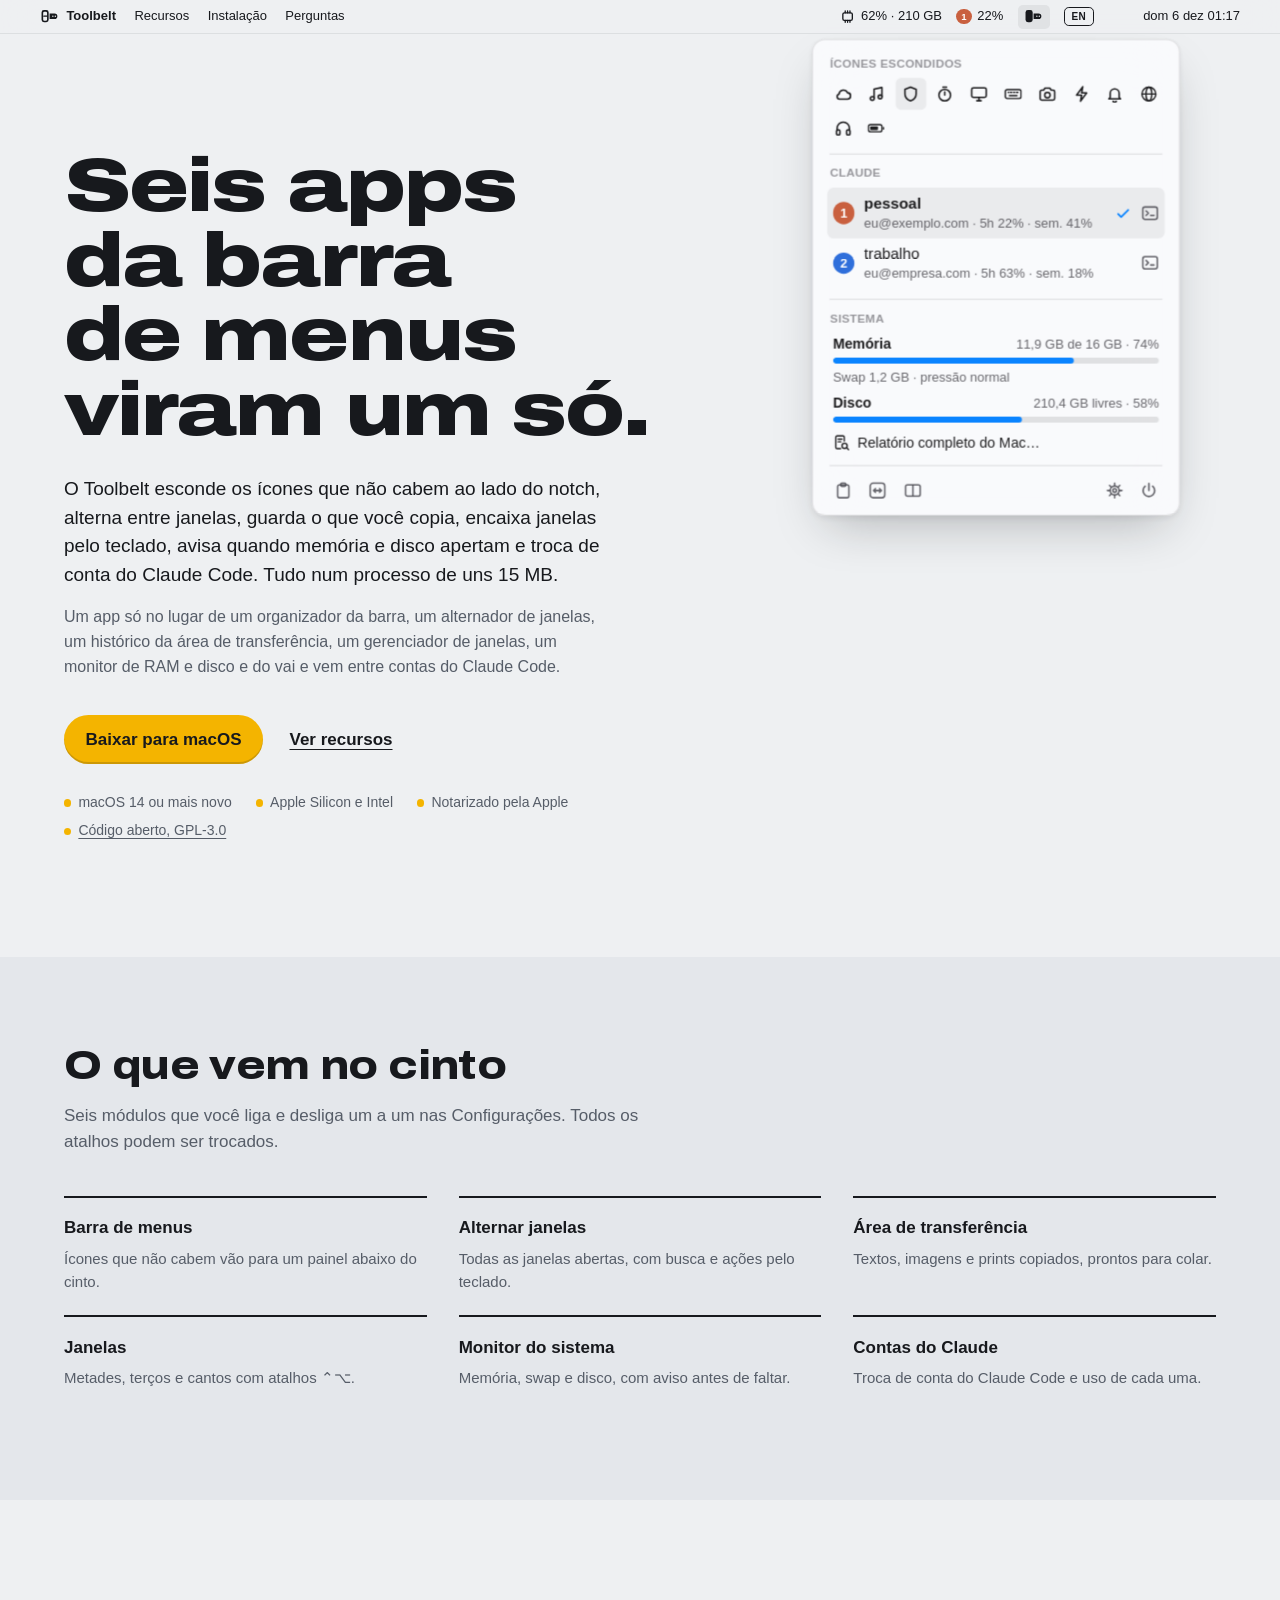
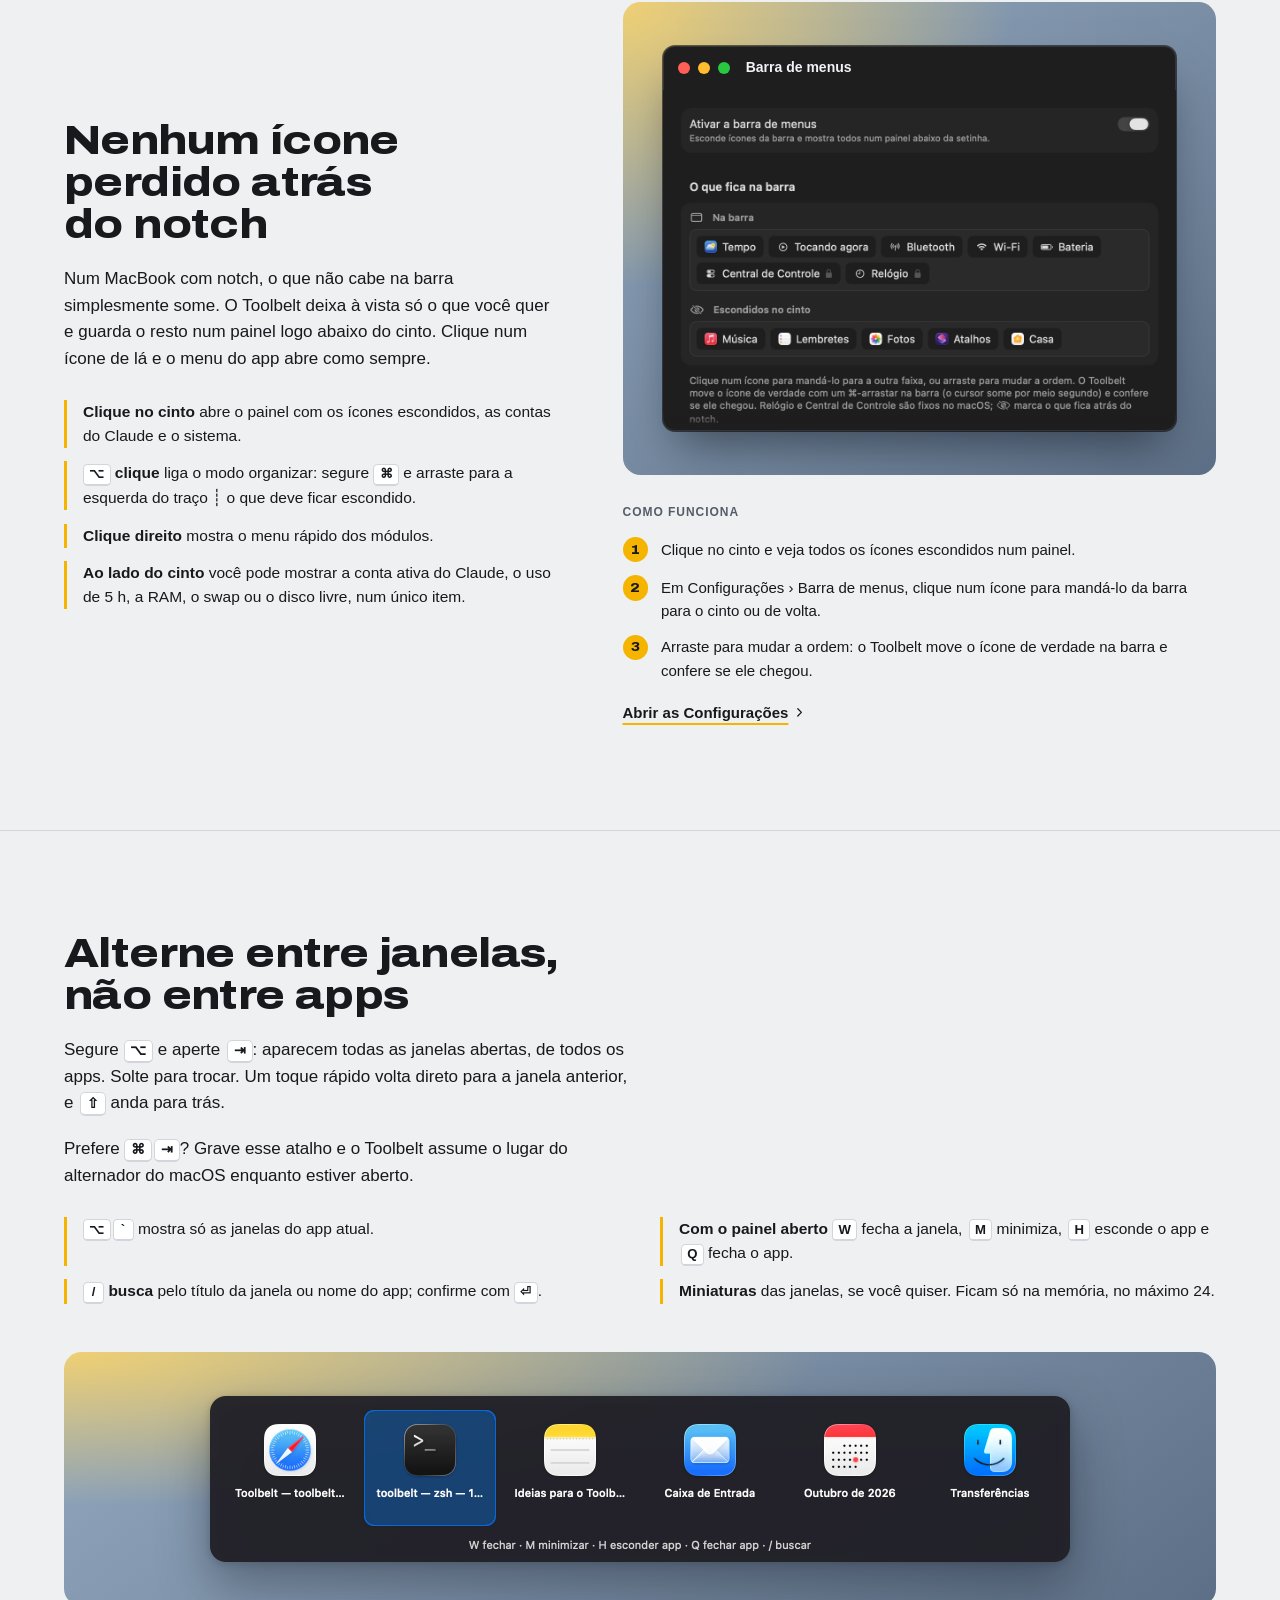
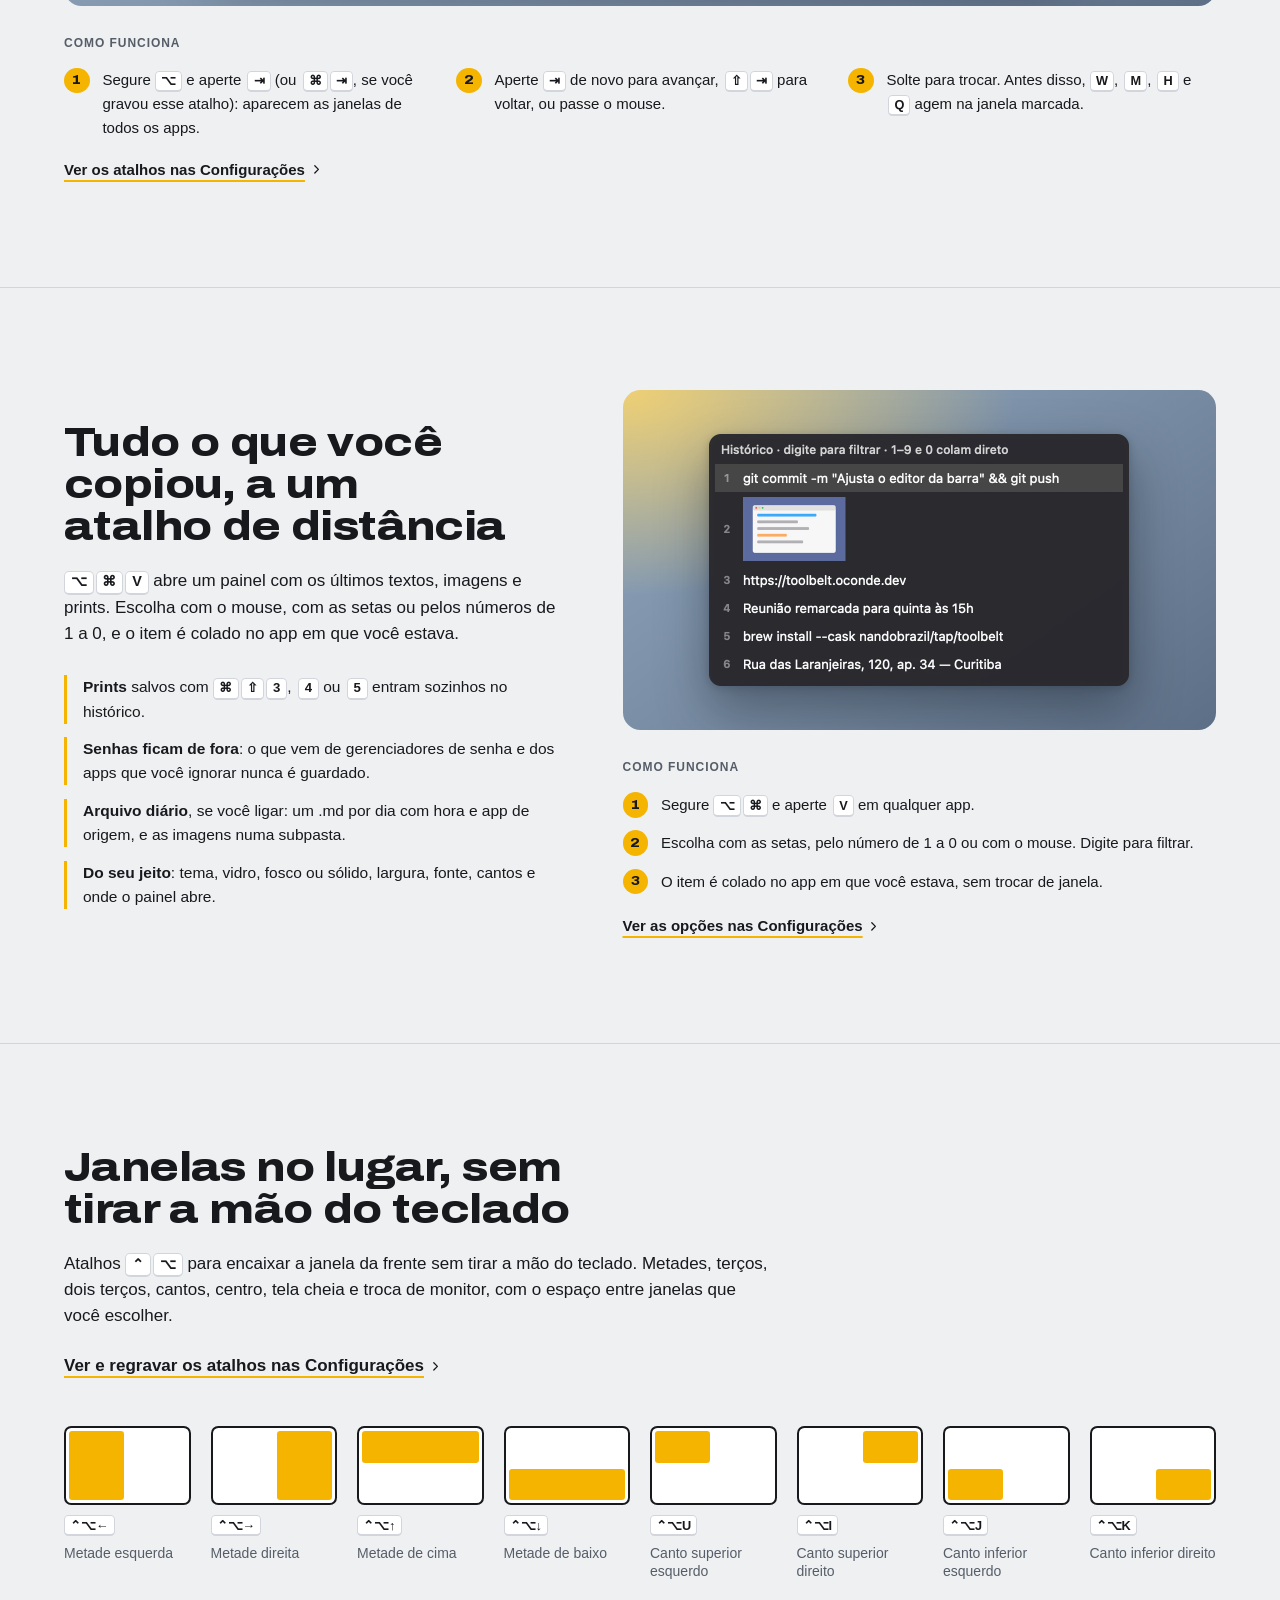
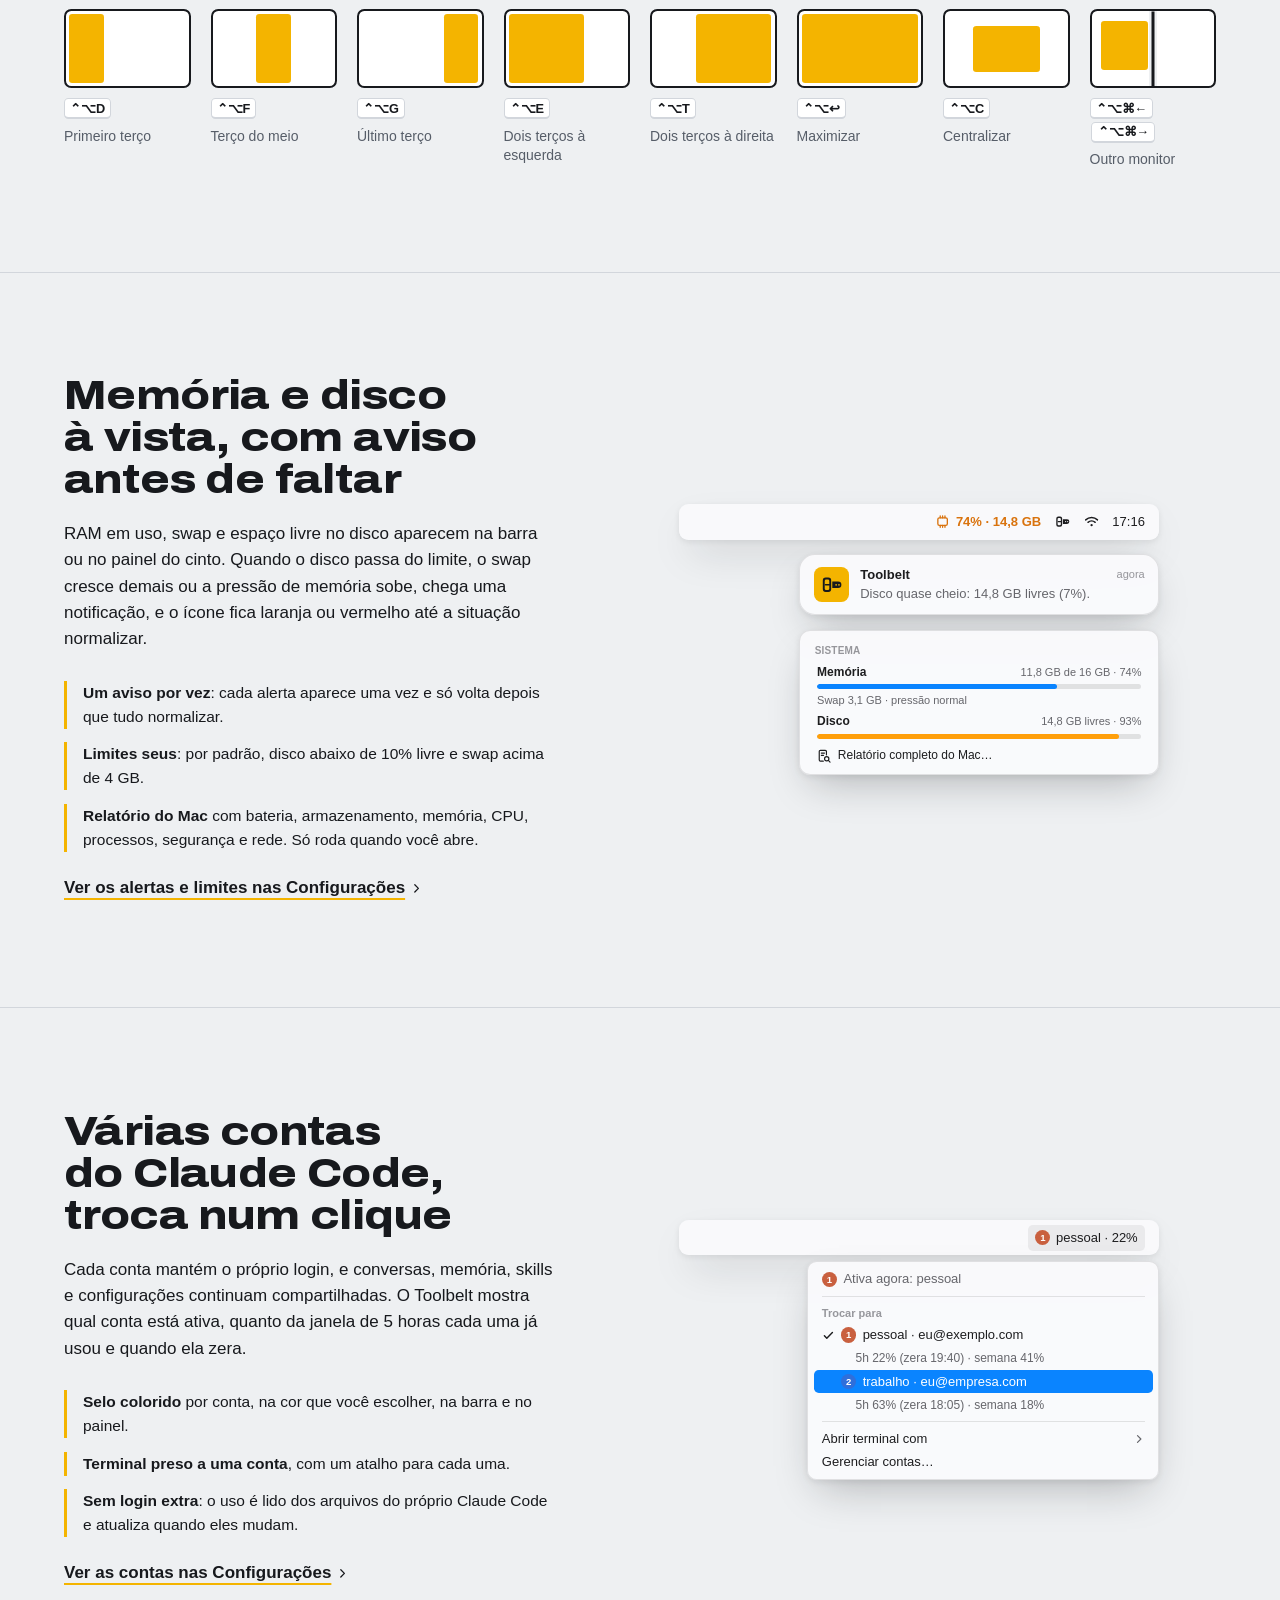
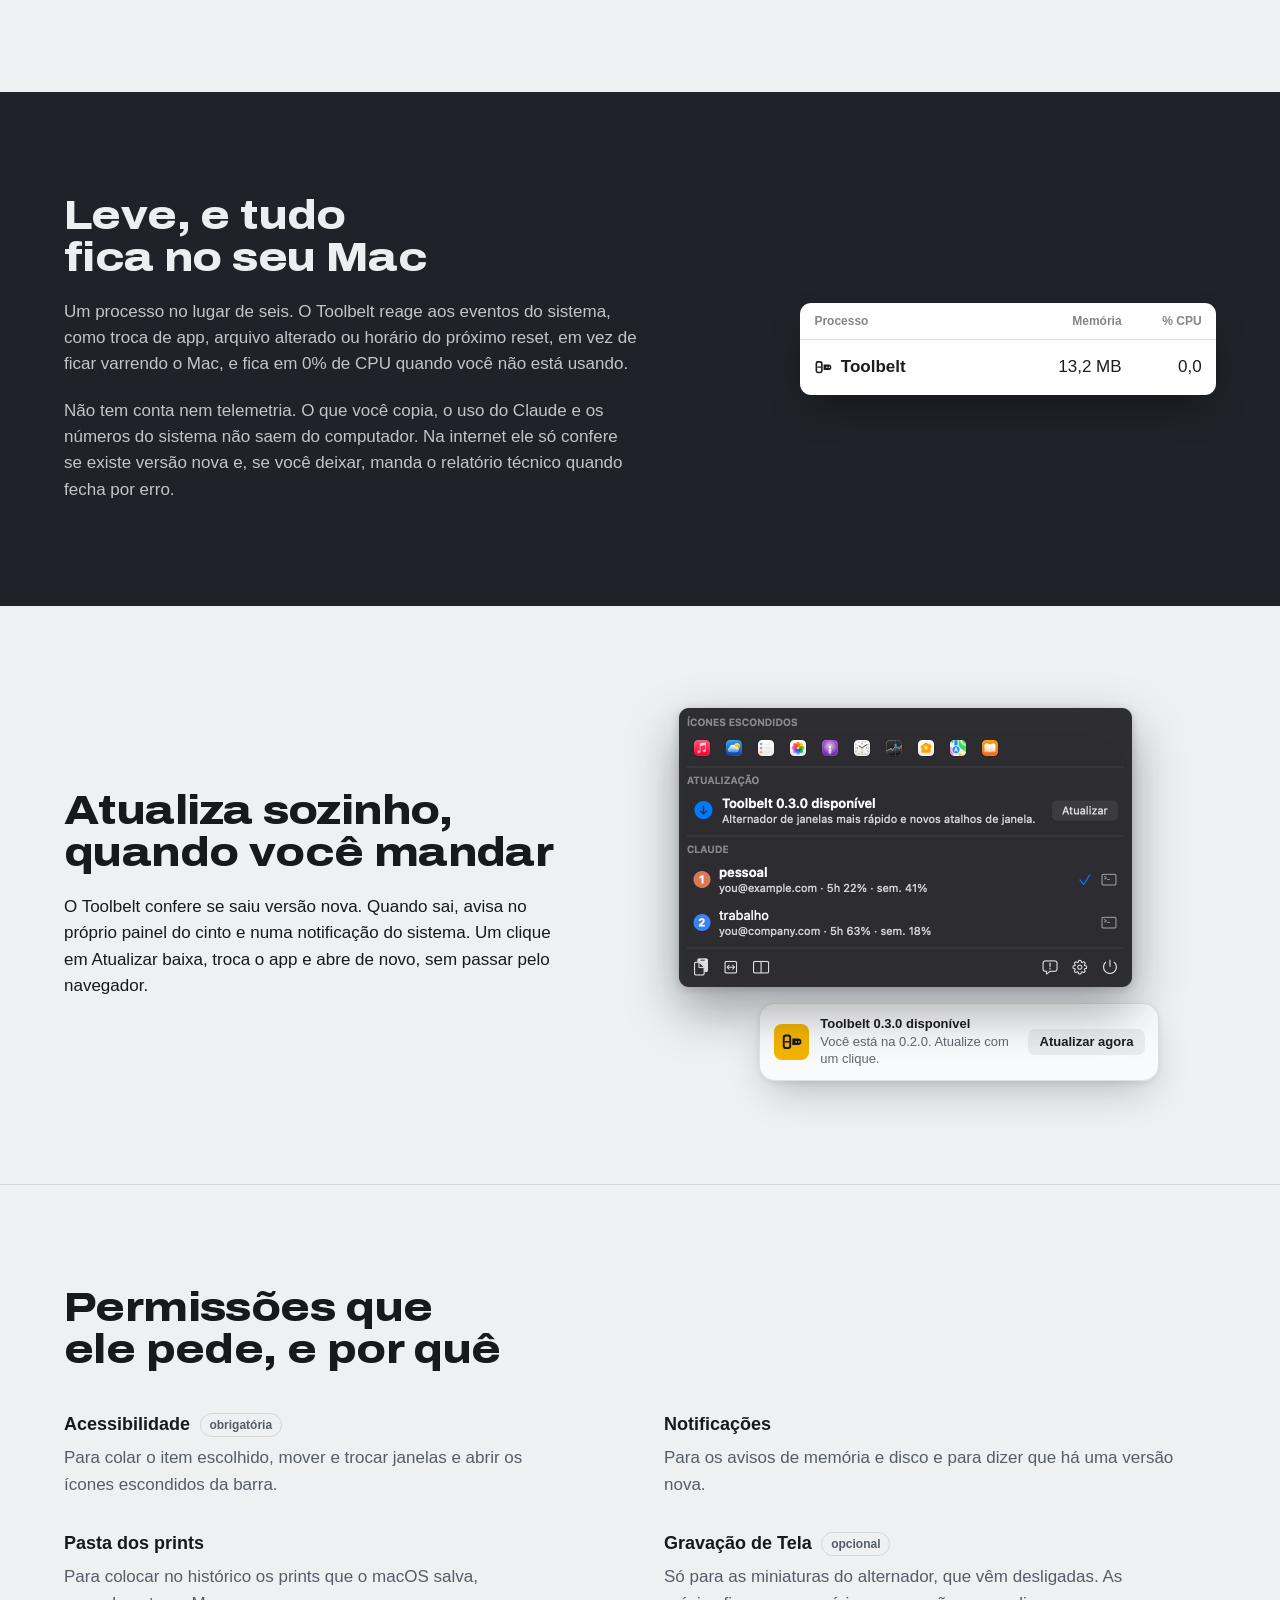
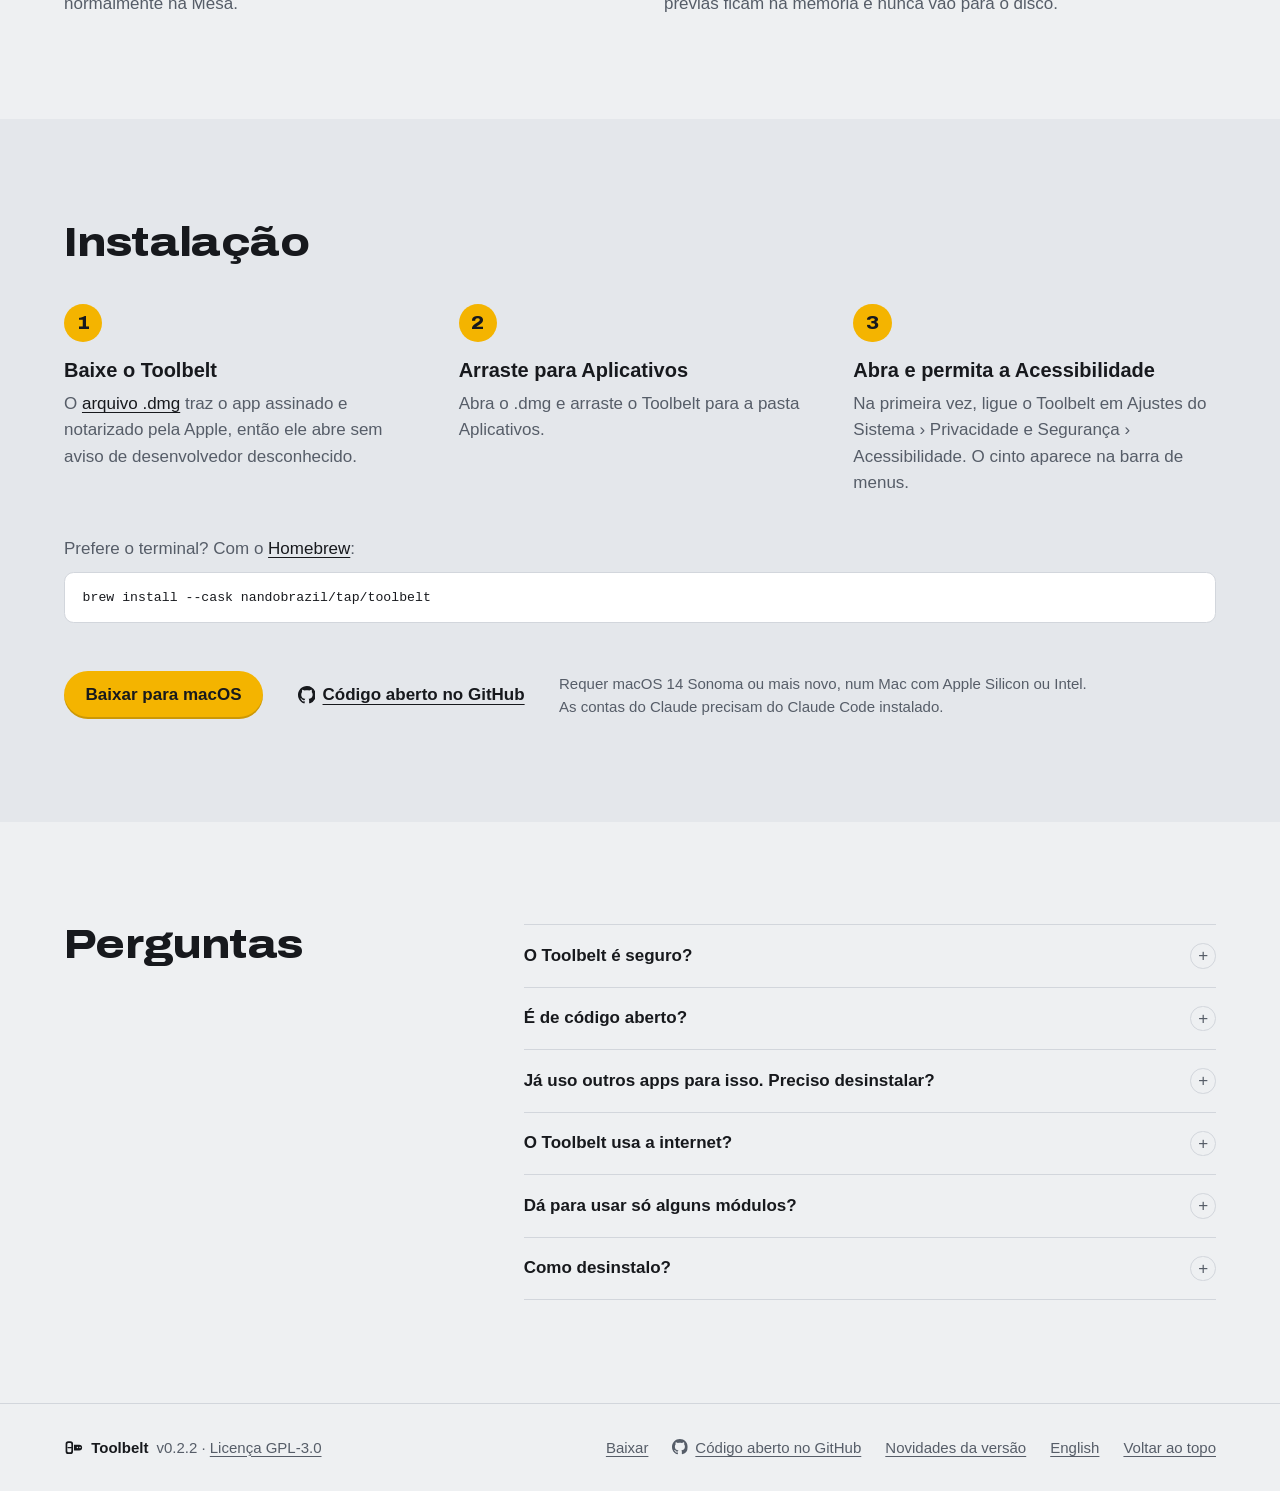
==== commit cf15c22b: "Release 0.2.2 Fix module toggle titles and re-register the login item after the app moves; the Homeb" ====
--- a/site/index.html
+++ b/site/index.html
@@ -502,7 +502,7 @@
 
 <footer class="site-footer">
   <div class="container site-footer__inner">
-    <p class="site-footer__brand"><svg aria-hidden="true"><use href="#belt-closed"/></svg>Toolbelt <span class="site-footer__version">v0.2.1 · <a href="https://github.com/nandobrazil/toolbelt/blob/main/LICENSE">Licença GPL-3.0</a></span></p>
+    <p class="site-footer__brand"><svg aria-hidden="true"><use href="#belt-closed"/></svg>Toolbelt <span class="site-footer__version">v0.2.2 · <a href="https://github.com/nandobrazil/toolbelt/blob/main/LICENSE">Licença GPL-3.0</a></span></p>
     <nav class="site-footer__links" aria-label="Rodapé">
       <a href="/download">Baixar</a>
       <a class="github-link" href="https://github.com/nandobrazil/toolbelt"><svg aria-hidden="true"><use href="#github-mark"/></svg>Código aberto no GitHub</a>
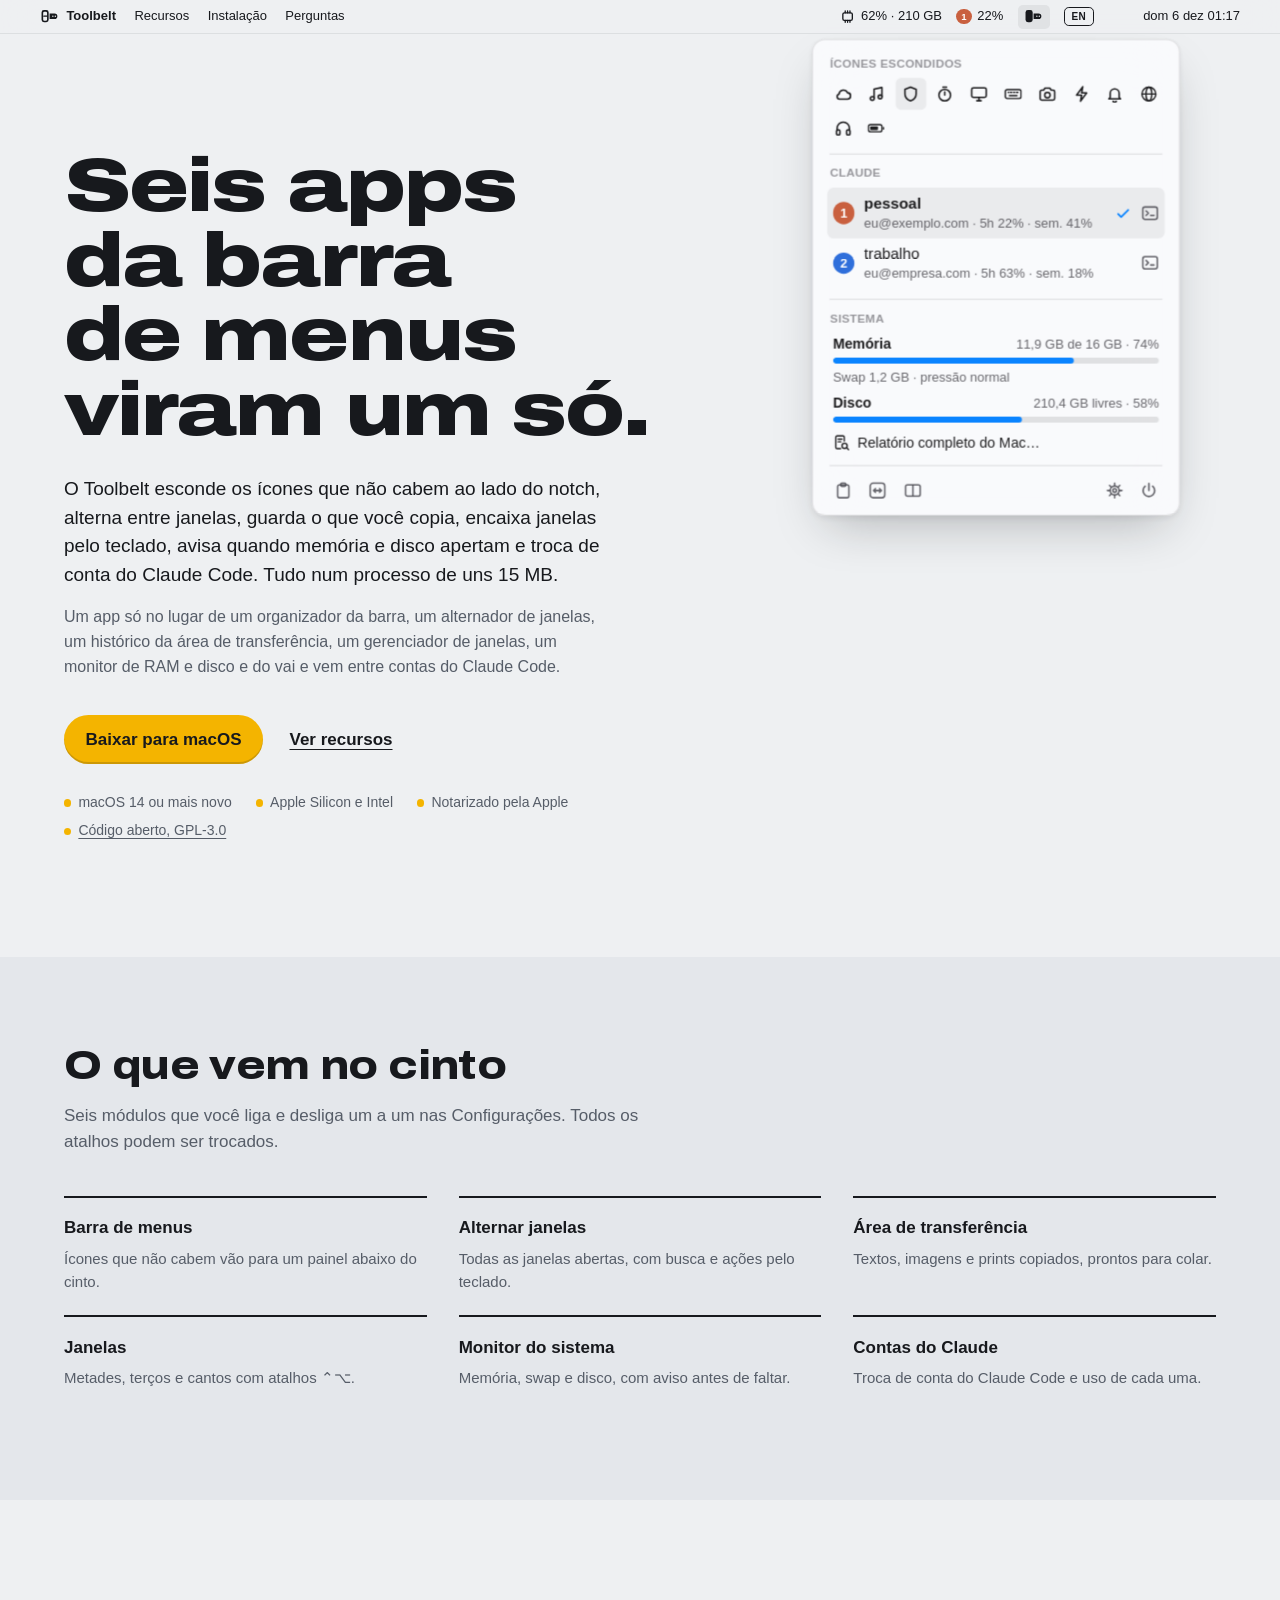
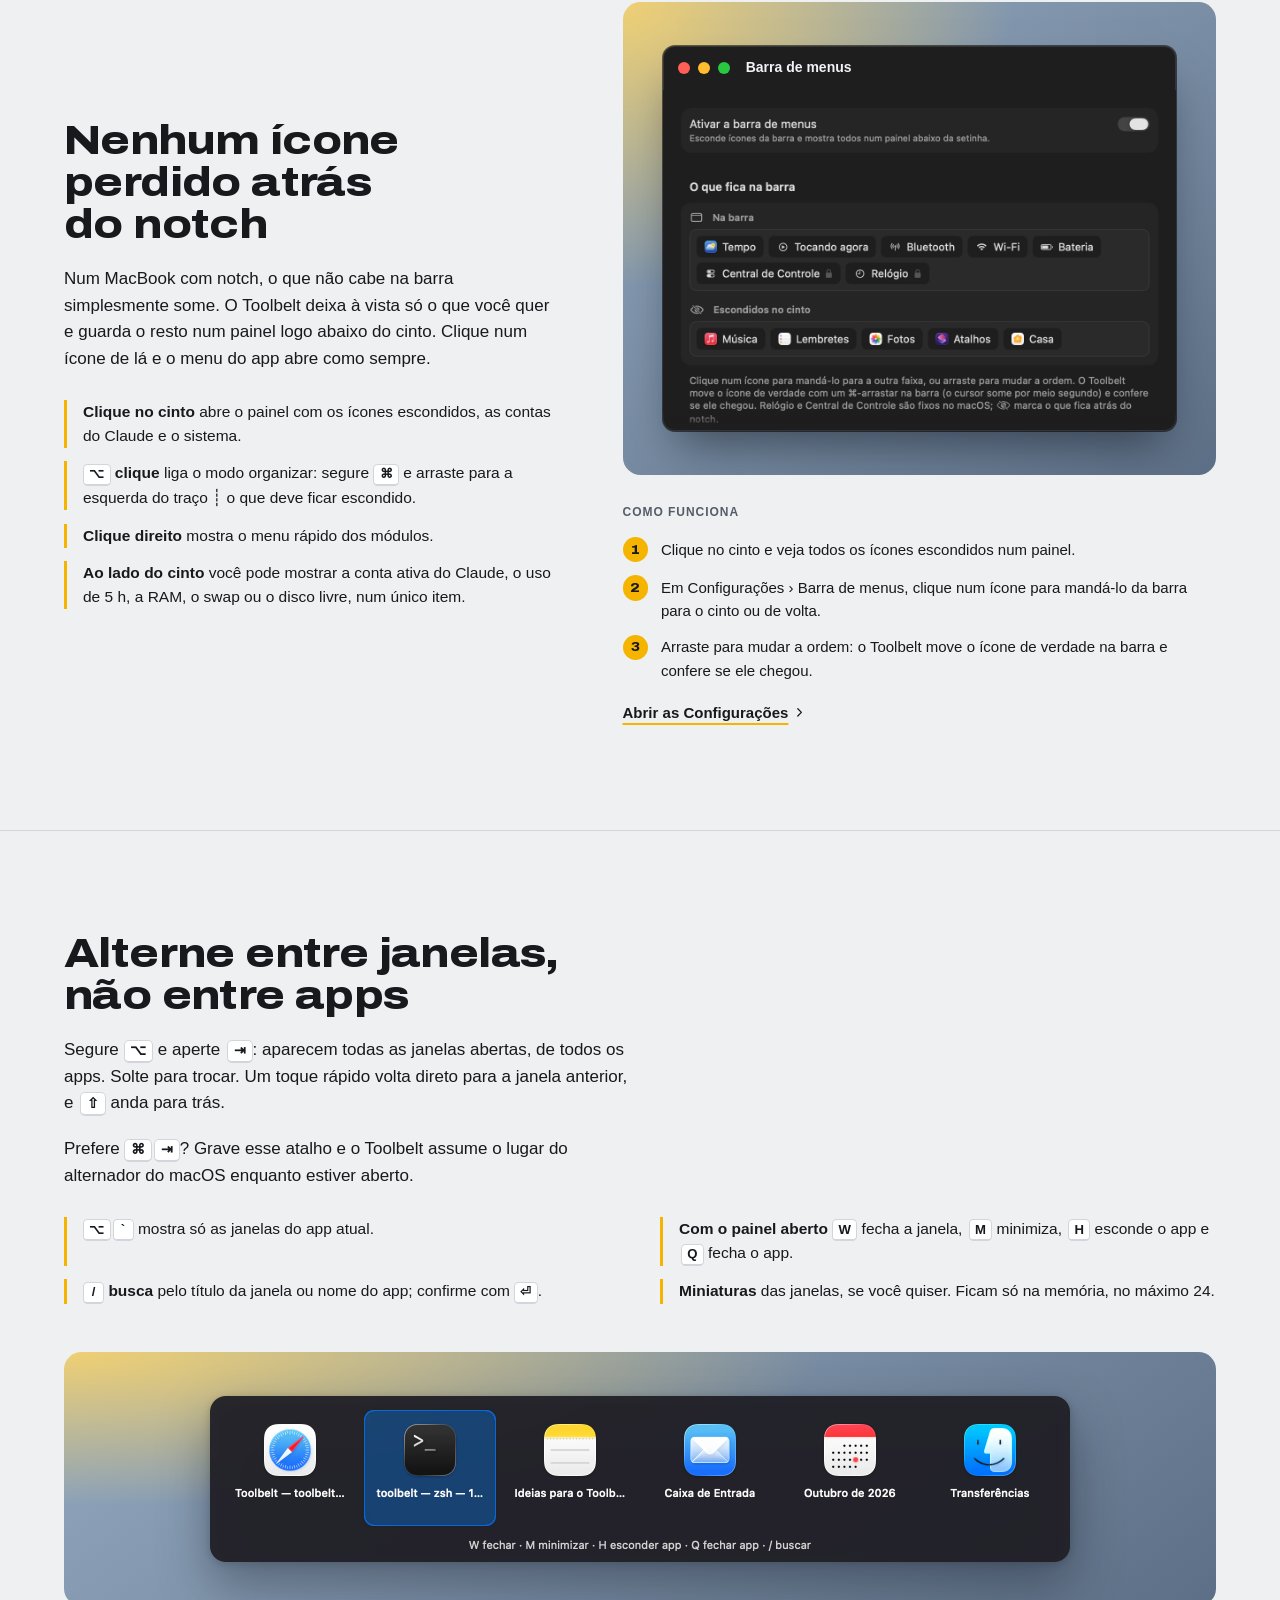
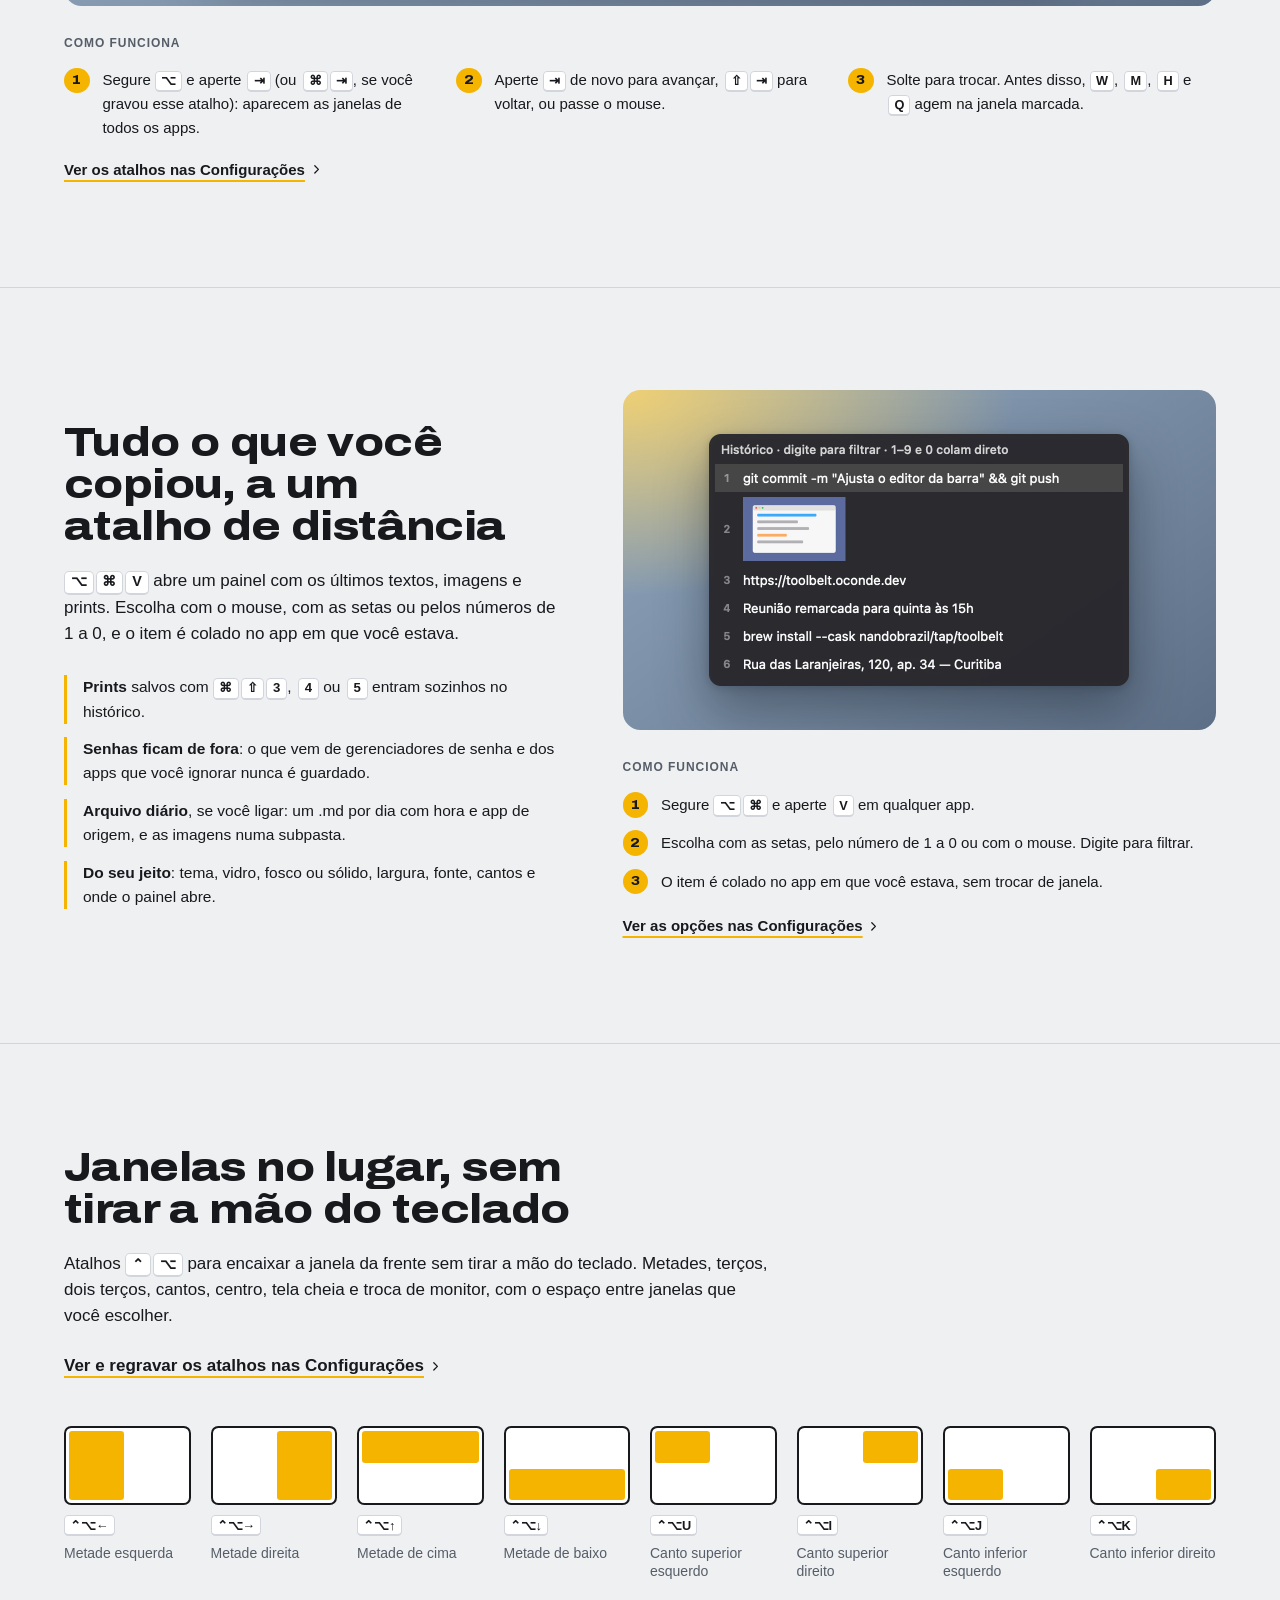
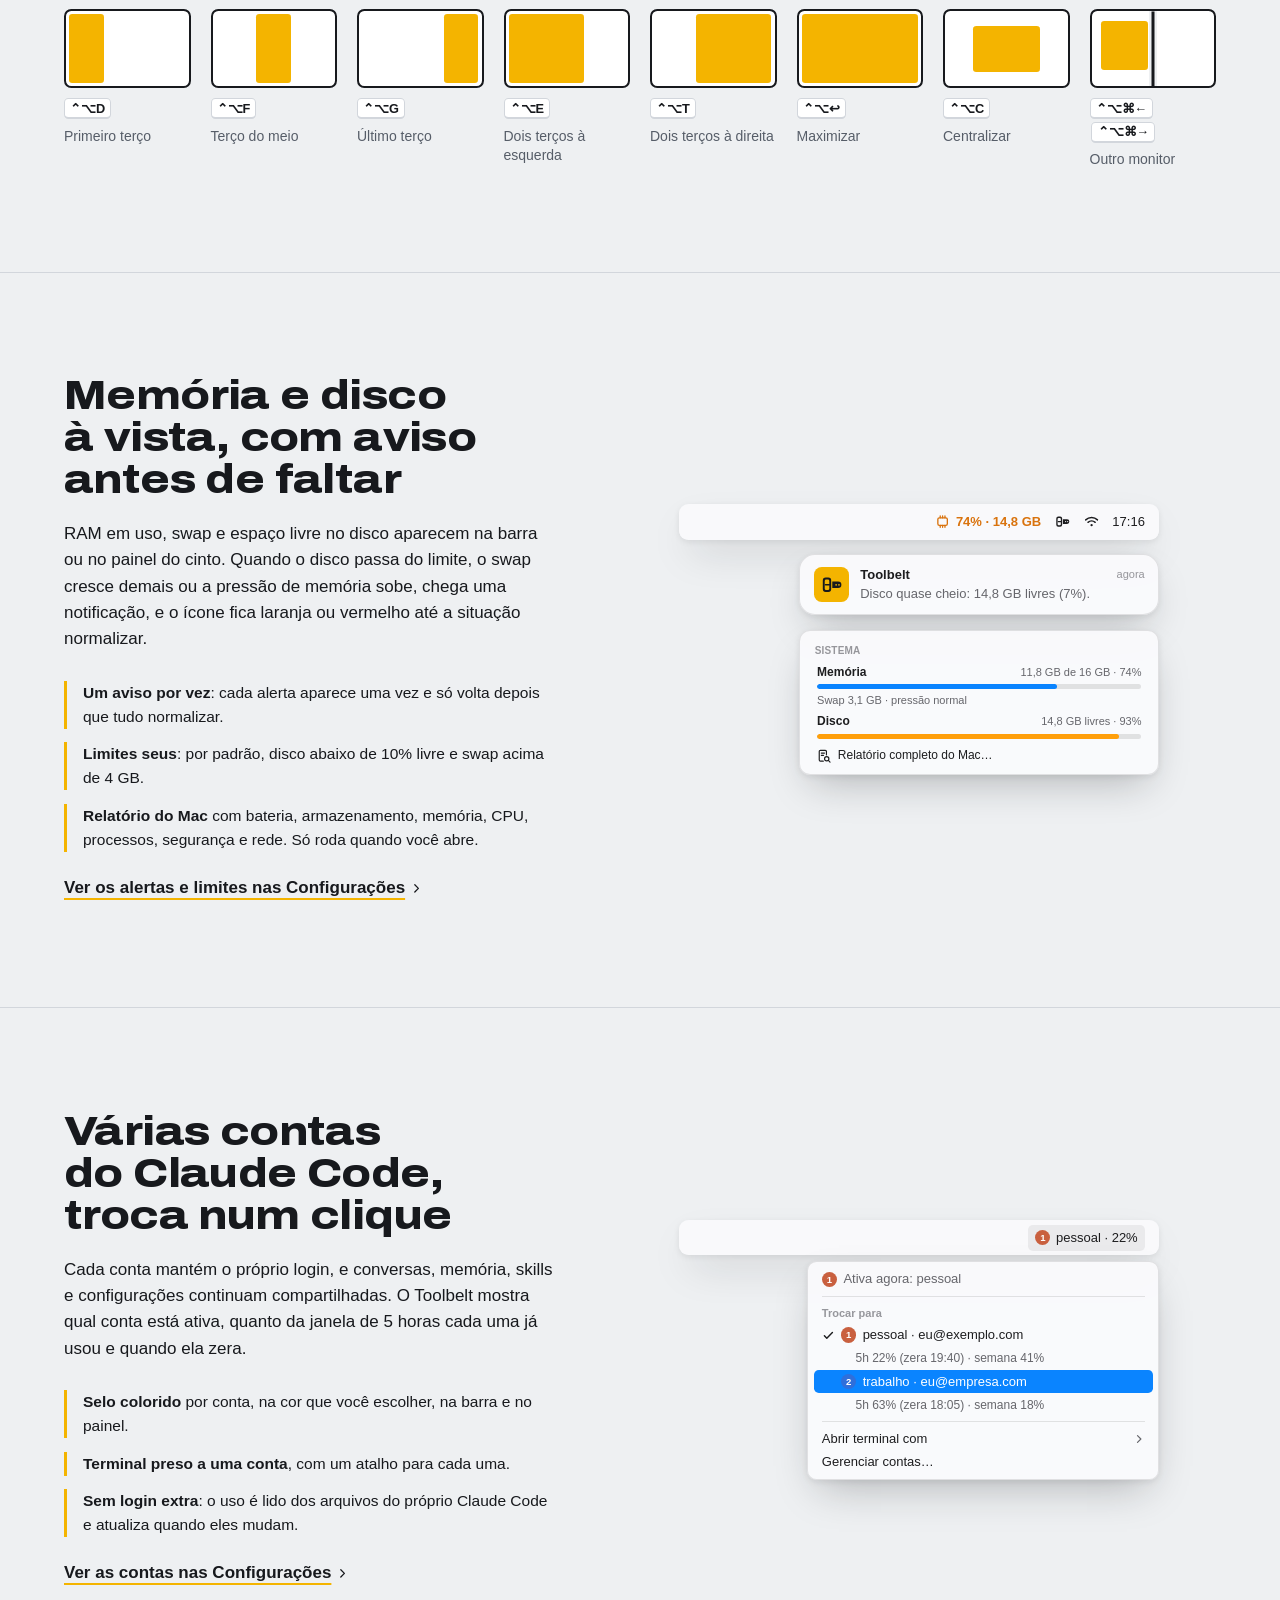
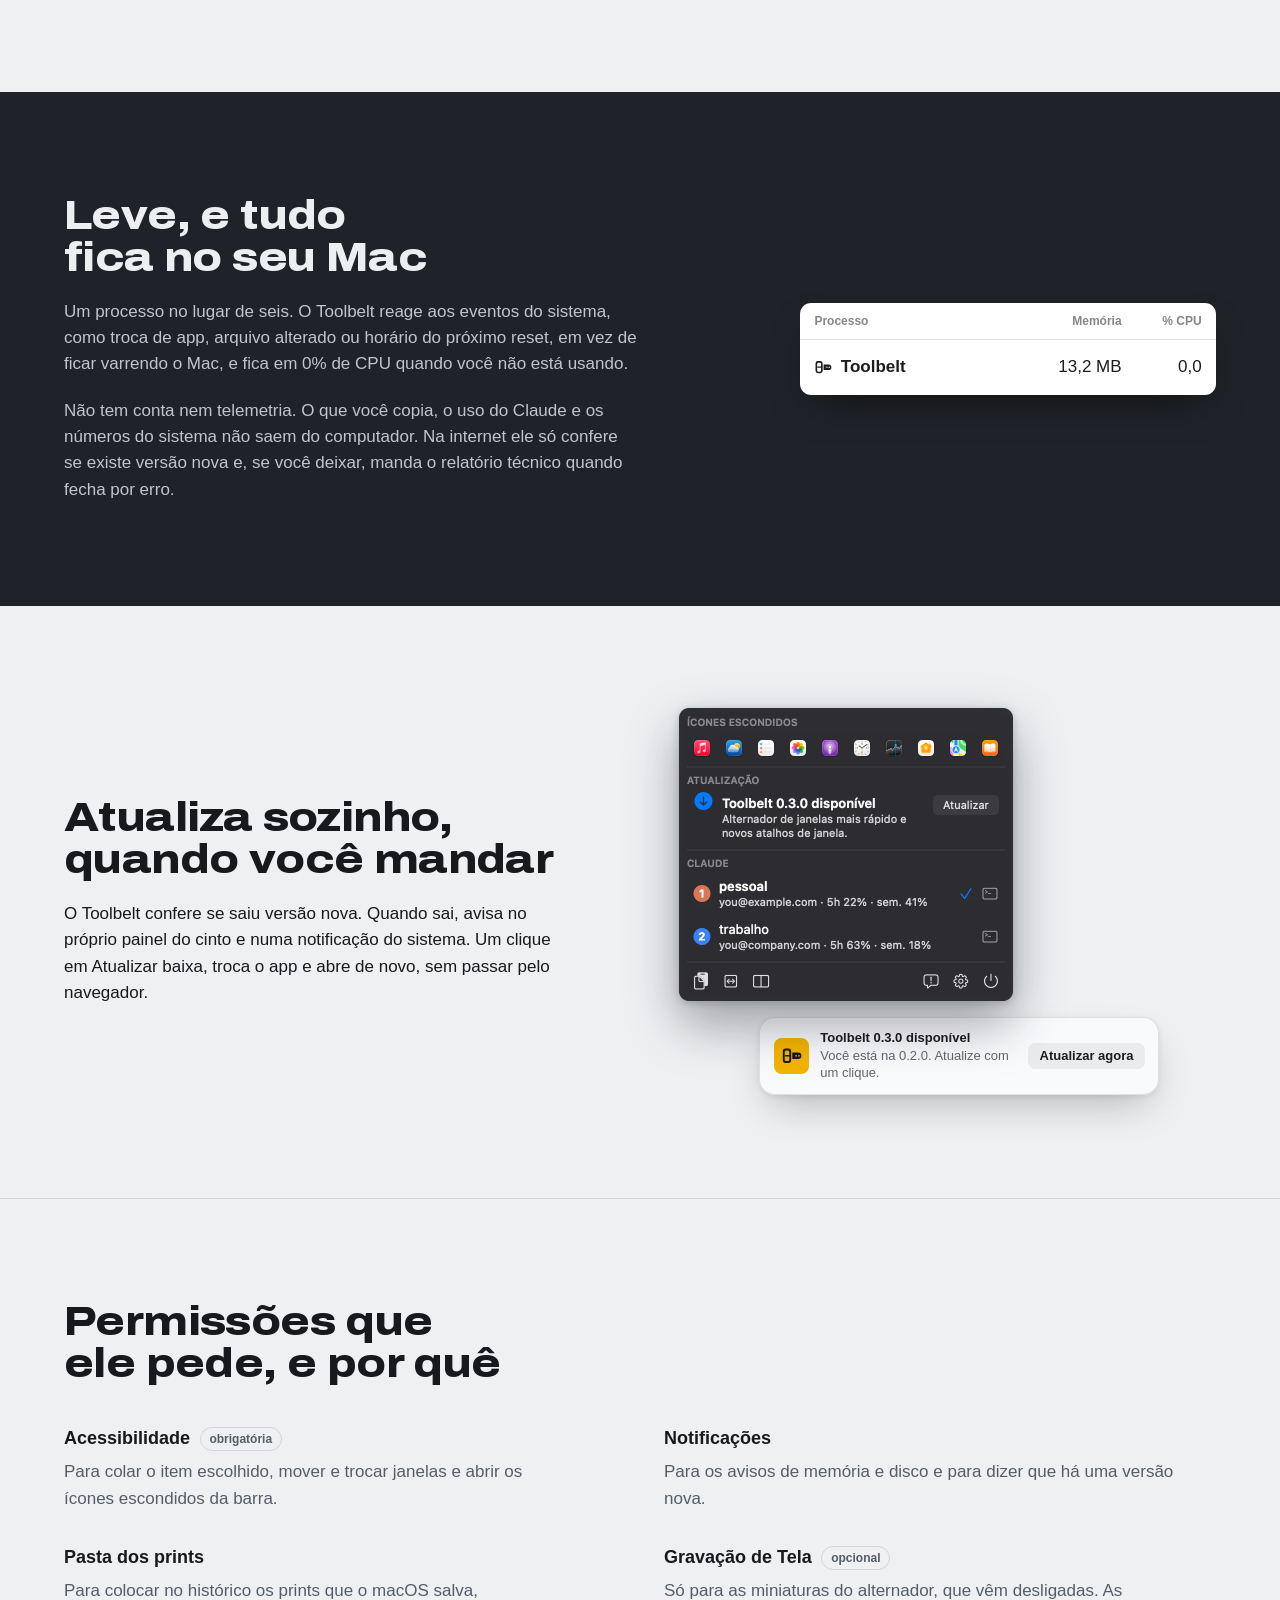
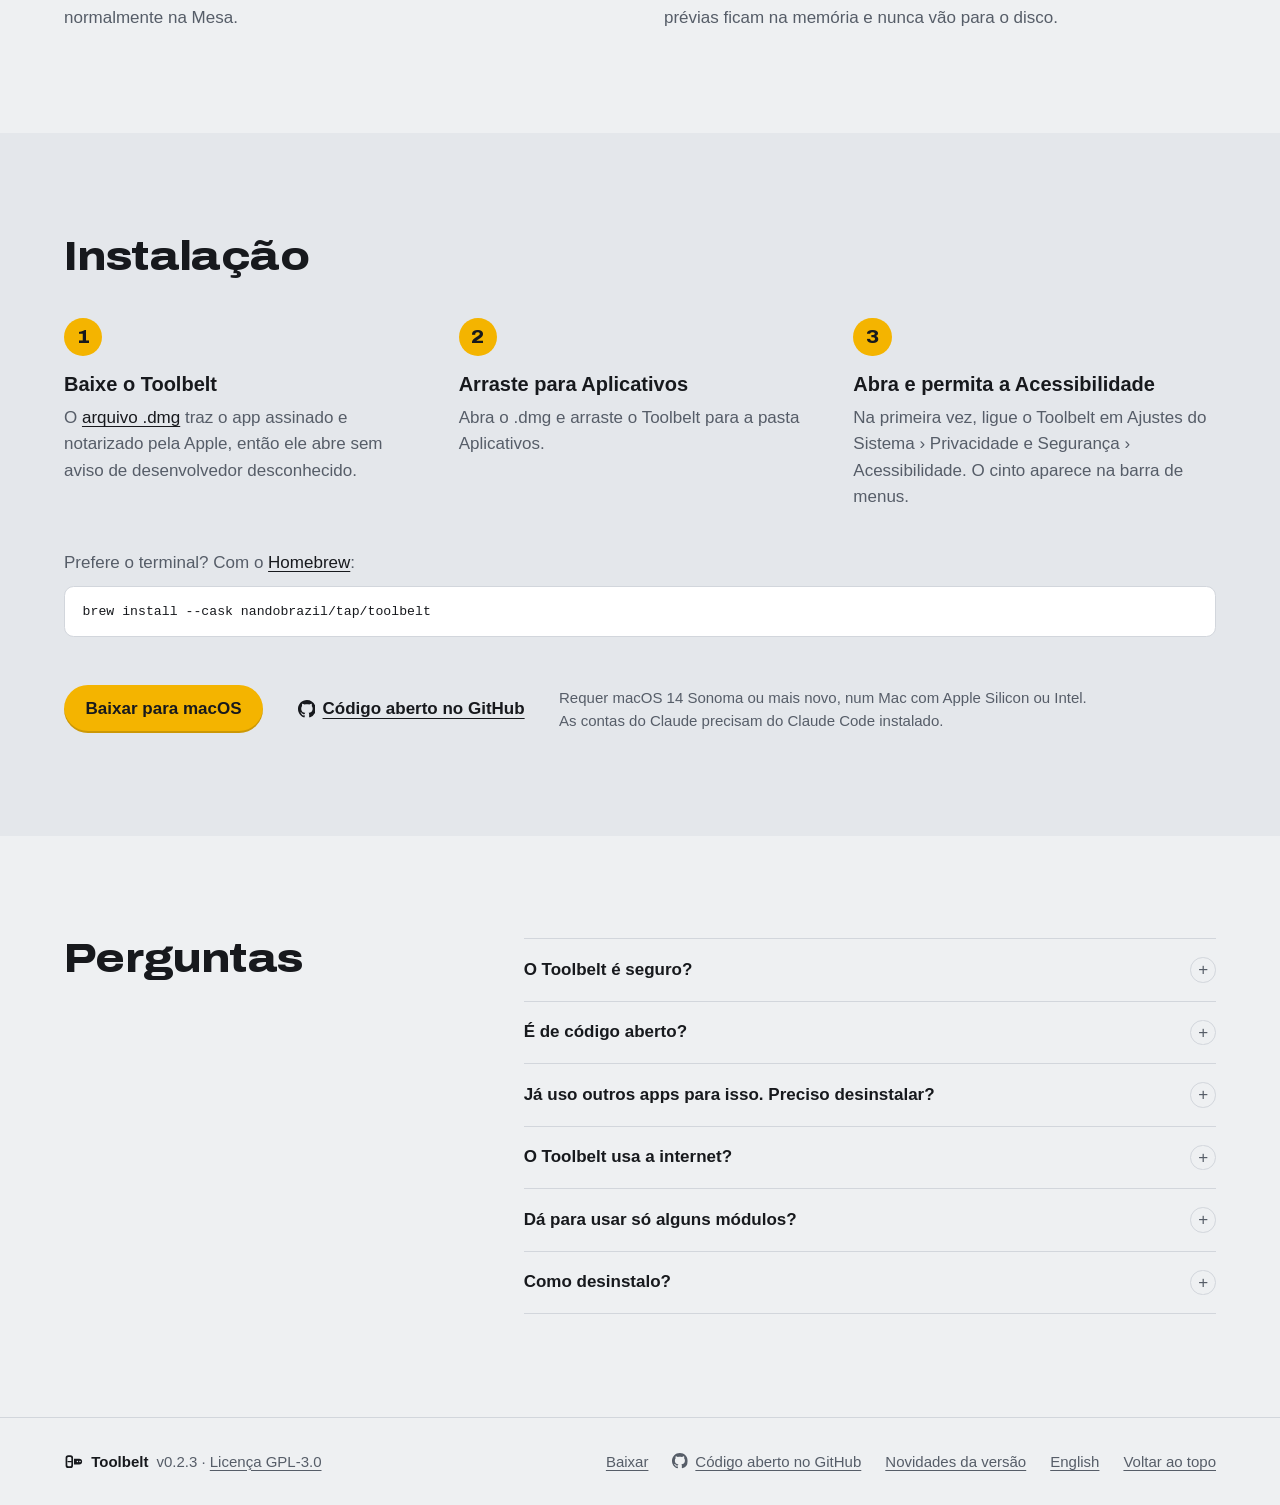
==== commit 543bce32: "Release 0.2.3 Keep the belt panel at its normal width when an update is available: the release note " ====
--- a/site/index.html
+++ b/site/index.html
@@ -403,7 +403,7 @@
       </div>
       <figure class="feature__art">
         <div class="update-scene" role="img" aria-label="Seção Atualização no painel do Toolbelt, com o botão Atualizar, e a notificação do sistema com o botão Atualizar agora.">
-          <img class="shot update-scene__shot" src="assets/shots/pt/belt-panel-update.webp" width="453" height="279" alt="Painel do Toolbelt com a seção Atualização: Toolbelt 0.3.0 disponível, com o botão Atualizar." loading="lazy" decoding="async">
+          <img class="shot update-scene__shot" src="assets/shots/pt/belt-panel-update.webp" width="334" height="293" alt="Painel do Toolbelt com a seção Atualização: Toolbelt 0.3.0 disponível, com o botão Atualizar." loading="lazy" decoding="async">
           <div class="notification notification--update">
             <span class="notification__icon"><svg><use href="#belt-closed"/></svg></span>
             <span class="notification__text"><strong>Toolbelt 0.3.0 disponível</strong><span>Você está na 0.2.0. Atualize com um clique.</span></span>
@@ -502,7 +502,7 @@
 
 <footer class="site-footer">
   <div class="container site-footer__inner">
-    <p class="site-footer__brand"><svg aria-hidden="true"><use href="#belt-closed"/></svg>Toolbelt <span class="site-footer__version">v0.2.2 · <a href="https://github.com/nandobrazil/toolbelt/blob/main/LICENSE">Licença GPL-3.0</a></span></p>
+    <p class="site-footer__brand"><svg aria-hidden="true"><use href="#belt-closed"/></svg>Toolbelt <span class="site-footer__version">v0.2.3 · <a href="https://github.com/nandobrazil/toolbelt/blob/main/LICENSE">Licença GPL-3.0</a></span></p>
     <nav class="site-footer__links" aria-label="Rodapé">
       <a href="/download">Baixar</a>
       <a class="github-link" href="https://github.com/nandobrazil/toolbelt"><svg aria-hidden="true"><use href="#github-mark"/></svg>Código aberto no GitHub</a>
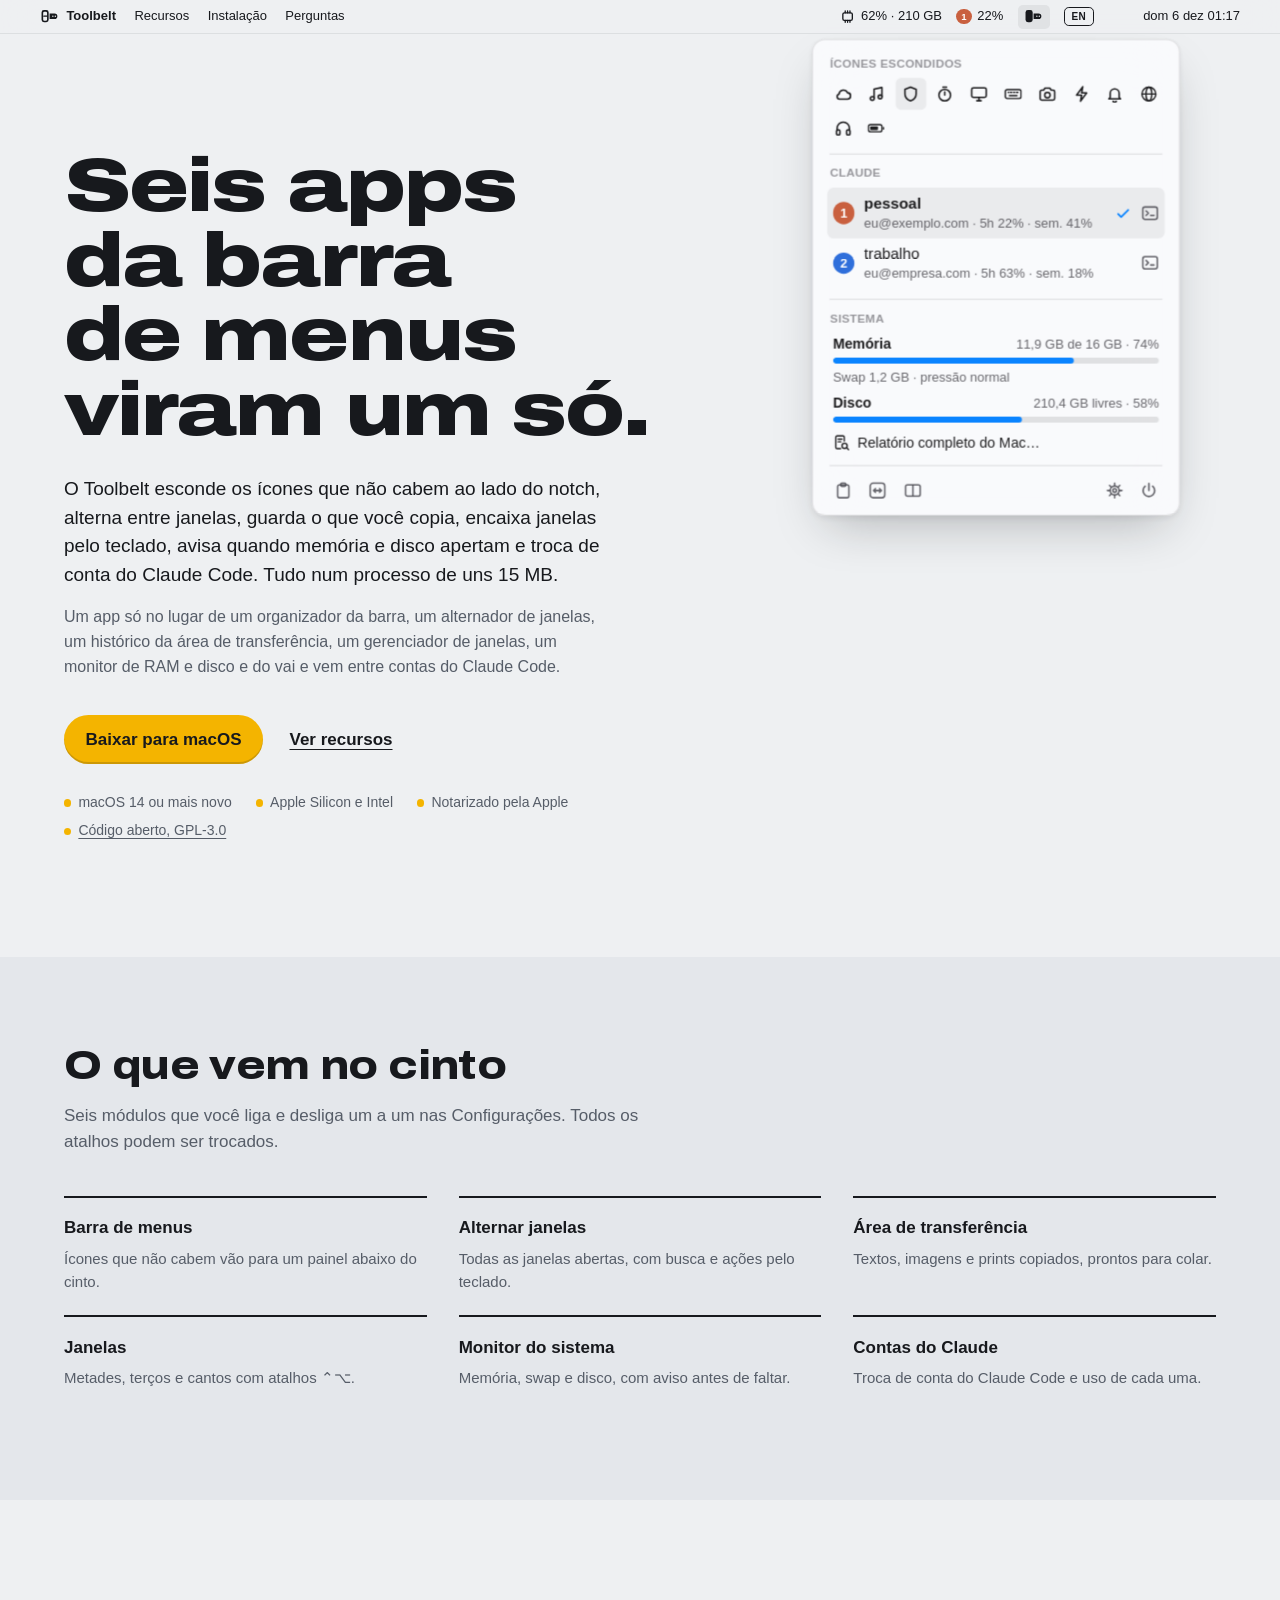
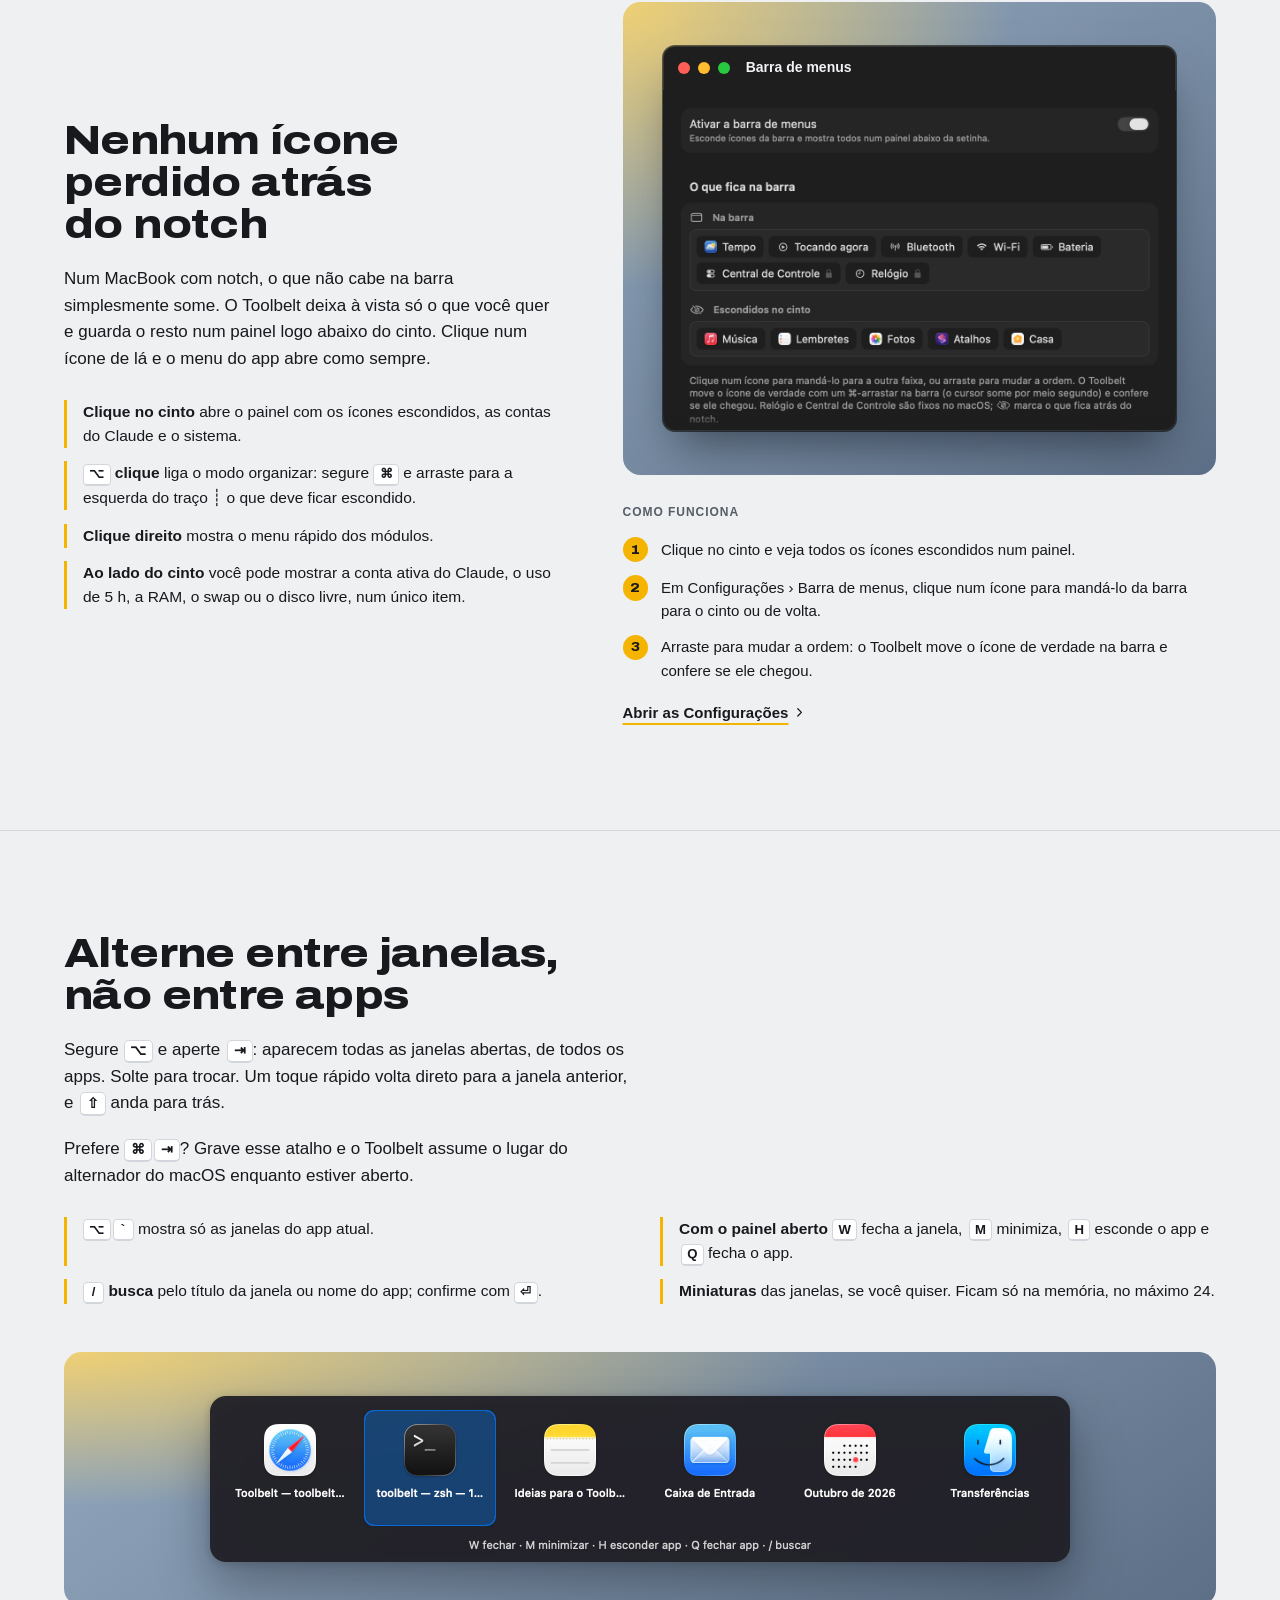
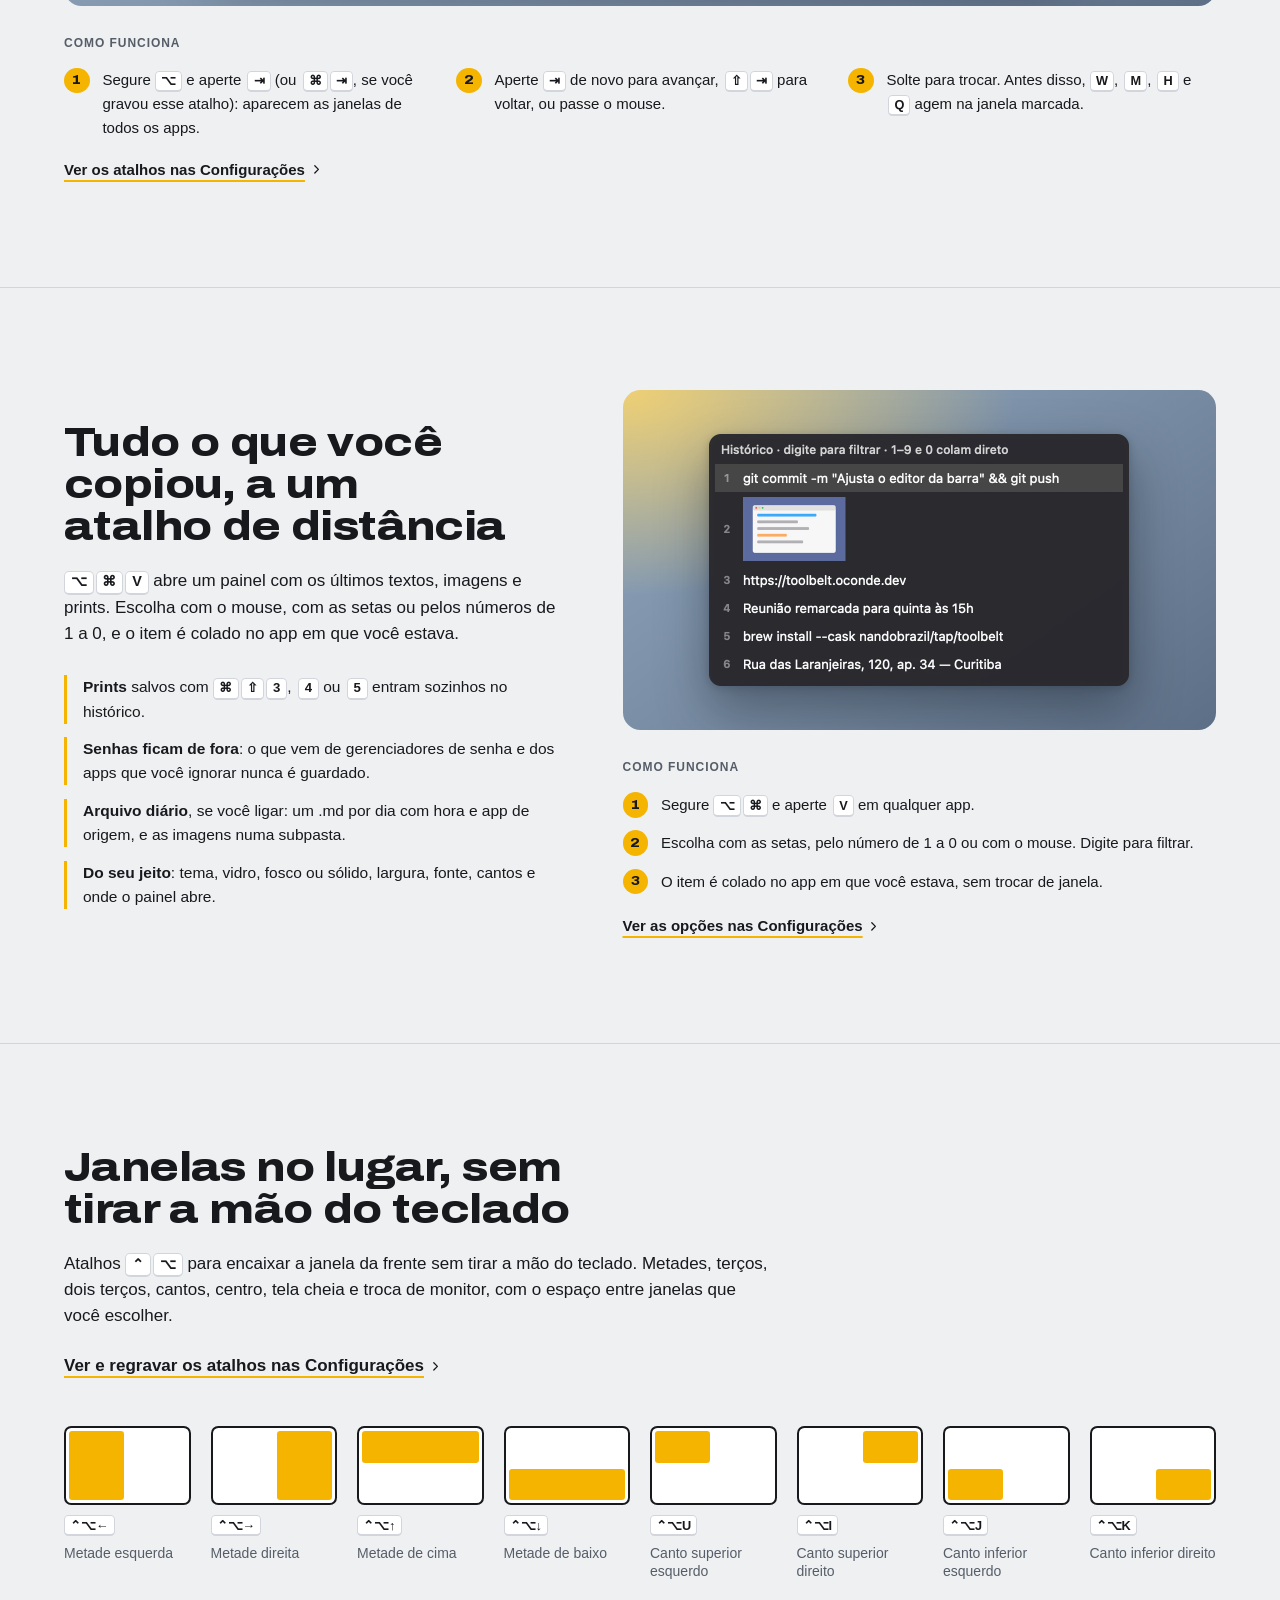
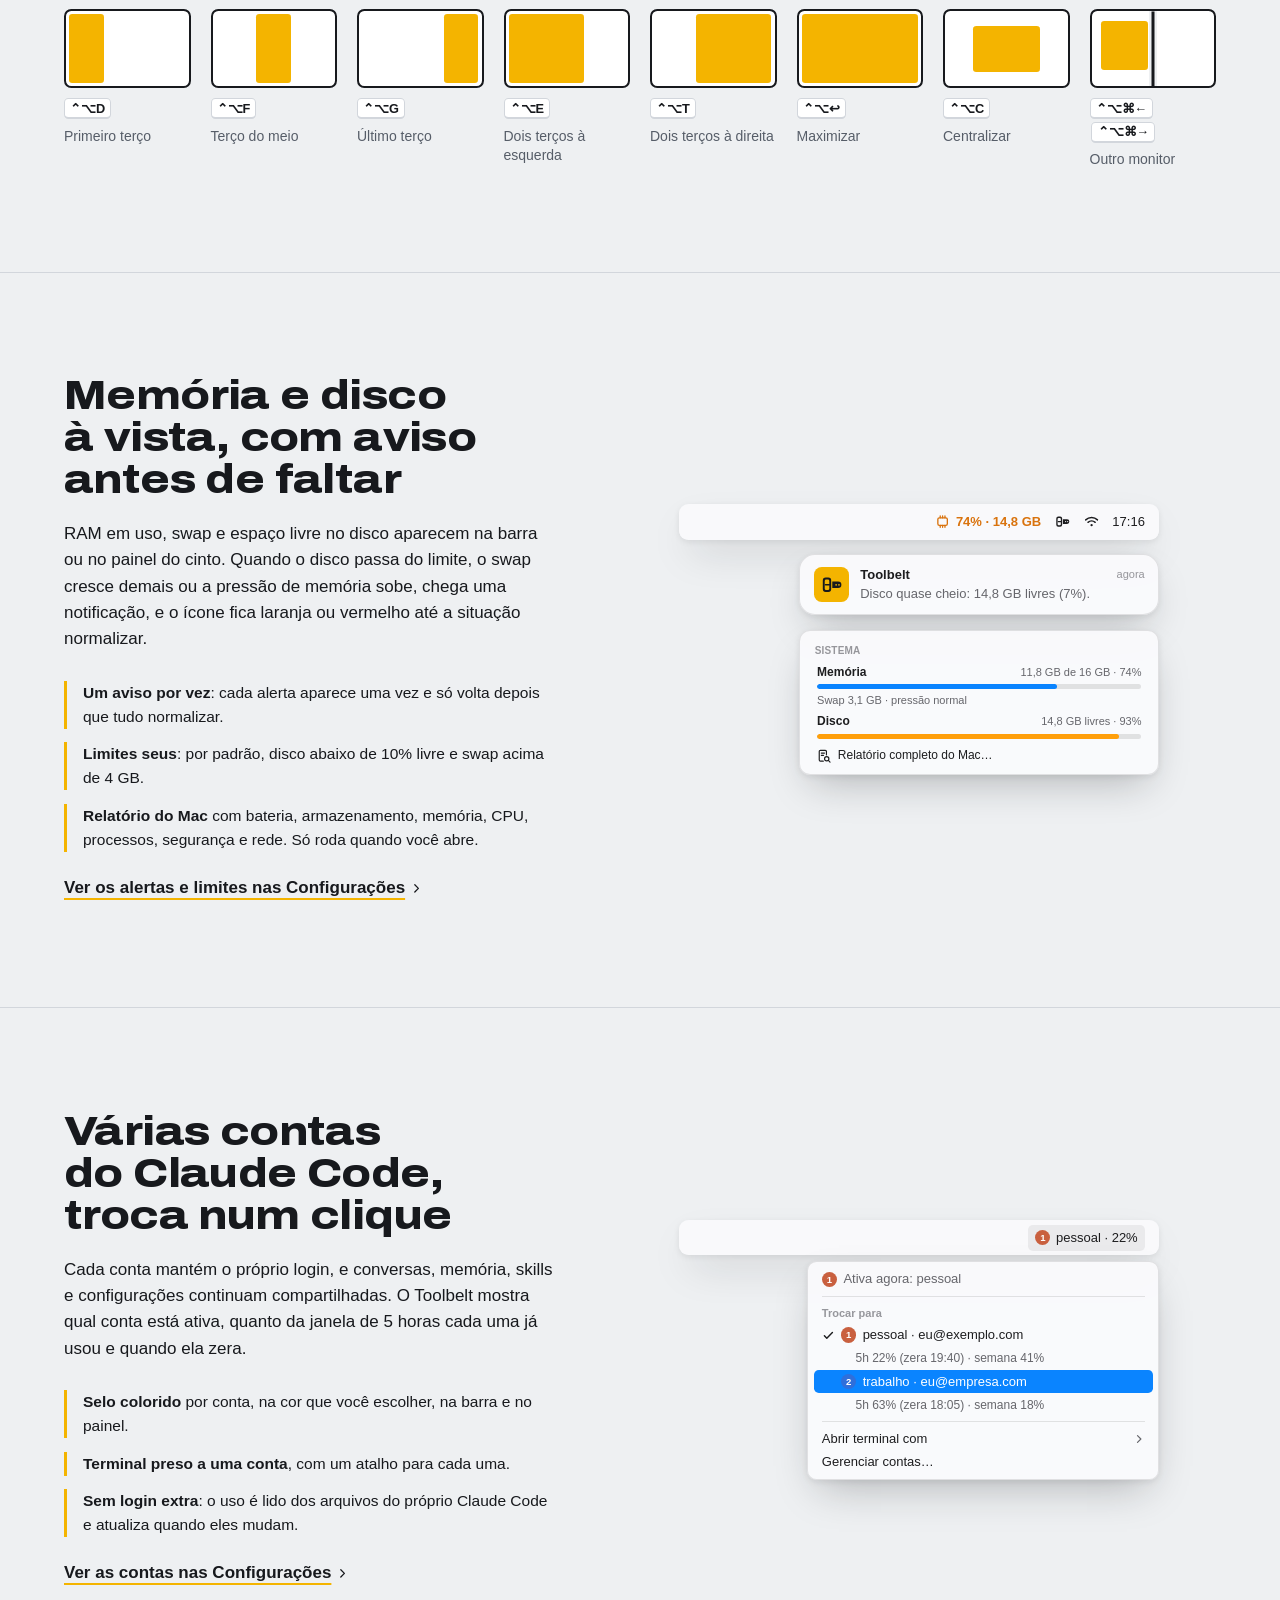
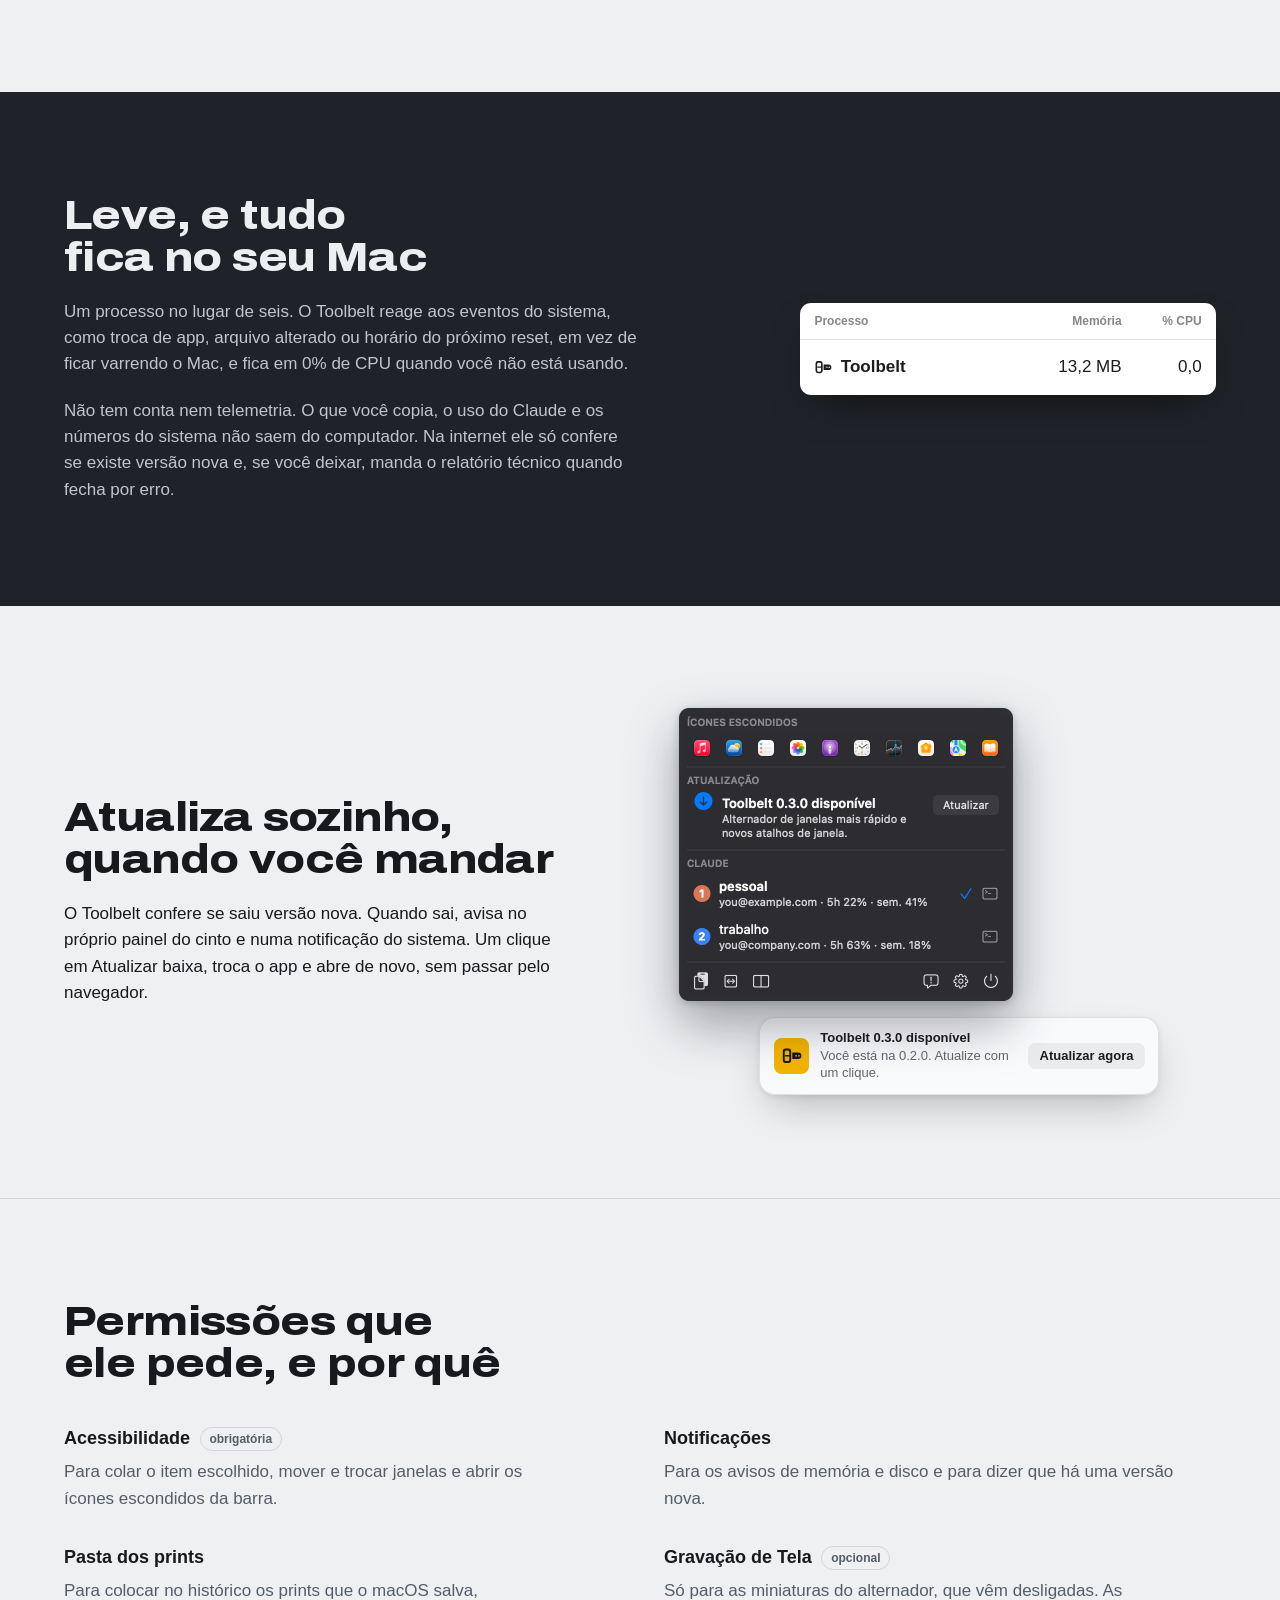
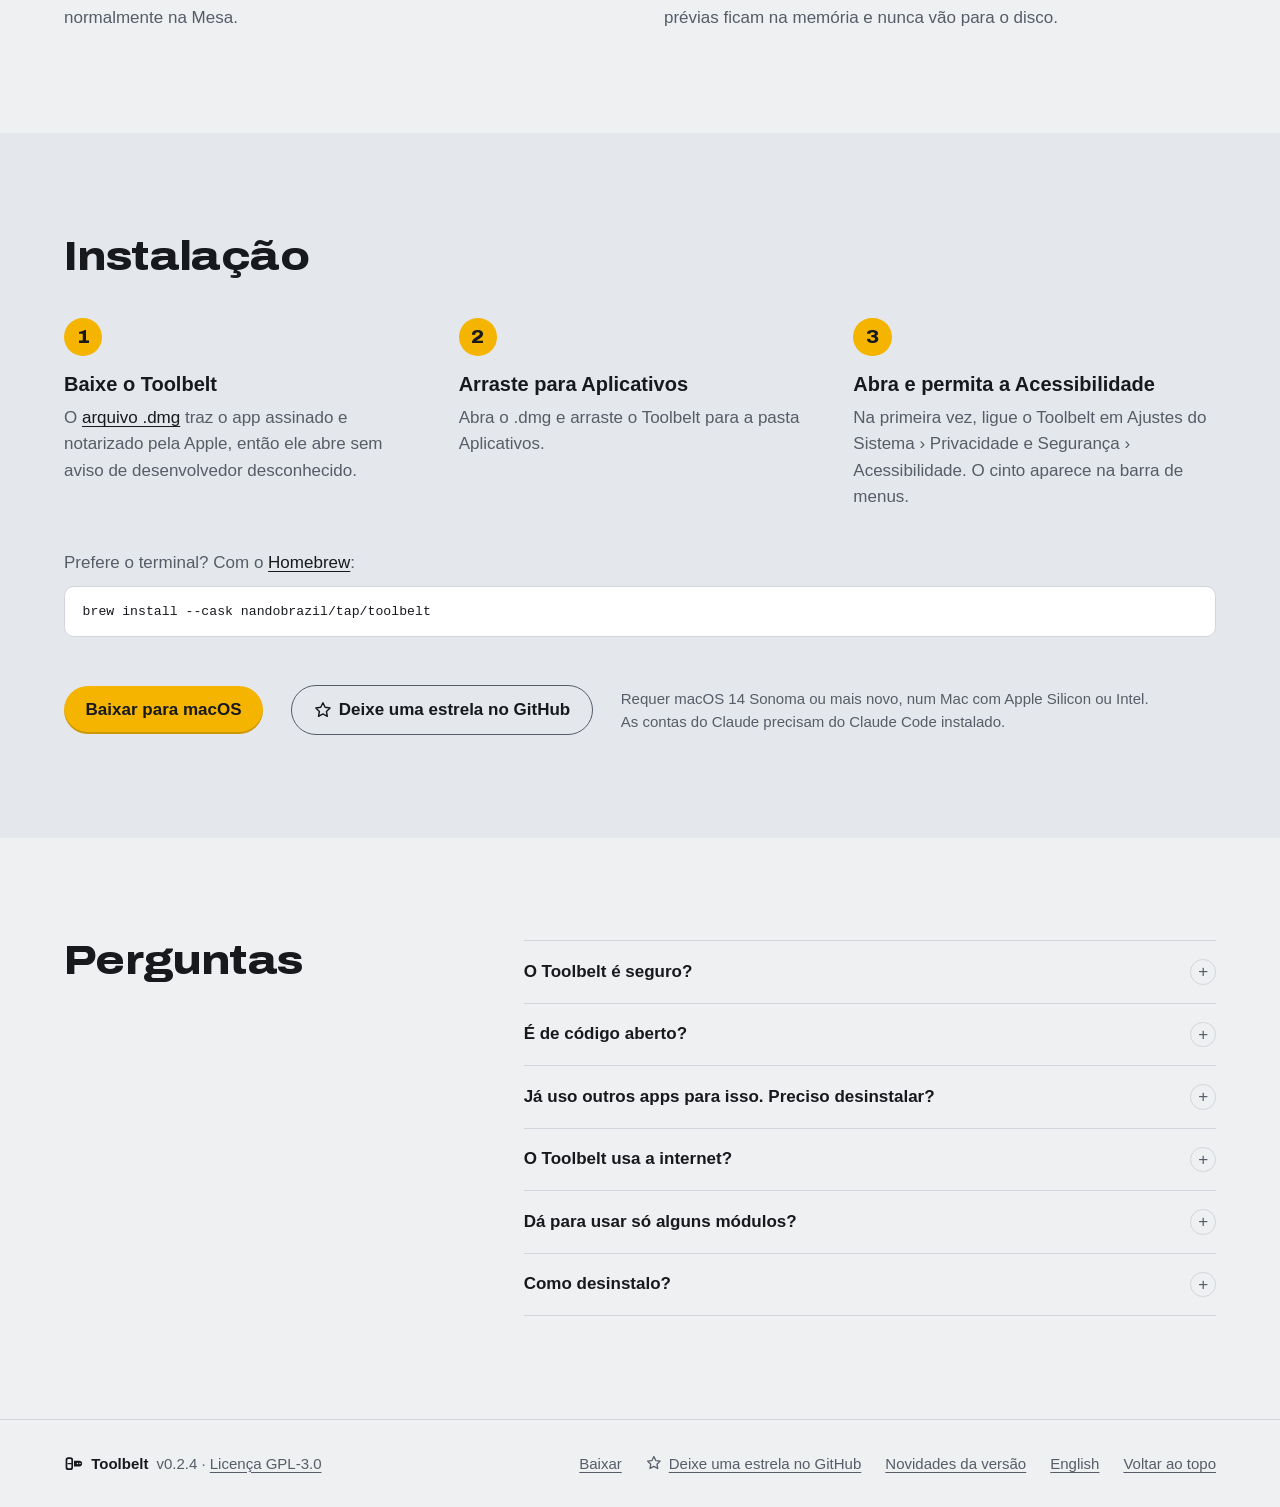
==== commit 976c600e: "Release 0.2.4 Ask for a GitHub star from the About page and the landing (install section and footer)" ====
--- a/site/index.html
+++ b/site/index.html
@@ -15,7 +15,7 @@
 <link rel="icon" href="assets/favicon.svg" type="image/svg+xml">
 <link rel="apple-touch-icon" href="assets/app-icon.png">
 <link rel="preload" href="assets/fonts/archivo-latin.woff2" as="font" type="font/woff2" crossorigin>
-<link rel="stylesheet" href="assets/site.css?v=20261023">
+<link rel="stylesheet" href="assets/site.css?v=20261023b">
 <meta property="og:type" content="website">
 <meta property="og:locale" content="pt_BR">
 <meta property="og:locale:alternate" content="en_US">
@@ -29,7 +29,7 @@
 <meta property="og:image:alt" content="Barra de menus do Mac com o ícone do Toolbelt e o painel aberto.">
 <meta name="twitter:card" content="summary_large_image">
 <script>document.documentElement.classList.add("js")</script>
-<script src="assets/site.js?v=20261023" defer></script>
+<script src="assets/site.js?v=20261023b" defer></script>
 </head>
 <body>
 <svg class="sprite" width="0" height="0" aria-hidden="true" focusable="false">
@@ -73,6 +73,7 @@
   <symbol id="sf-lifebuoy" viewBox="0 0 16 16"><g fill="none" stroke="currentColor" stroke-width="1.35" stroke-linecap="round"><circle cx="8" cy="8" r="6.2"/><circle cx="8" cy="8" r="2.6"/><path d="M3.6 3.6l2.6 2.6M12.4 3.6 9.8 6.2M3.6 12.4l2.6-2.6M12.4 12.4 9.8 9.8"/></g></symbol>
   <symbol id="sf-info" viewBox="0 0 16 16"><g fill="none" stroke="currentColor" stroke-width="1.35" stroke-linecap="round"><circle cx="8" cy="8" r="6.2"/><path d="M8 7.3v4"/></g><circle cx="8" cy="4.9" r=".85" fill="currentColor"/></symbol>
   <symbol id="github-mark" viewBox="0 0 16 16"><path d="M8 0C3.58 0 0 3.58 0 8c0 3.54 2.29 6.53 5.47 7.59.4.07.55-.17.55-.38 0-.19-.01-.82-.01-1.49-2.01.37-2.53-.49-2.69-.94-.09-.23-.48-.94-.82-1.13-.28-.15-.68-.52-.01-.53.63-.01 1.08.58 1.23.82.72 1.21 1.87.87 2.33.66.07-.52.28-.87.51-1.07-1.78-.2-3.64-.89-3.64-3.95 0-.87.31-1.59.82-2.15-.08-.2-.36-1.02.08-2.12 0 0 .67-.21 2.2.82.64-.18 1.32-.27 2-.27.68 0 1.36.09 2 .27 1.53-1.04 2.2-.82 2.2-.82.44 1.1.16 1.92.08 2.12.51.56.82 1.27.82 2.15 0 3.07-1.87 3.75-3.65 3.95.29.25.54.73.54 1.48 0 1.07-.01 1.93-.01 2.2 0 .21.15.46.55.38A8.01 8.01 0 0 0 16 8c0-4.42-3.58-8-8-8Z"/></symbol>
+  <symbol id="glyph-star" viewBox="0 0 16 16"><path d="M8 1.6l1.95 4.05 4.45.6-3.25 3.1.8 4.4L8 11.6l-3.95 2.15.8-4.4-3.25-3.1 4.45-.6Z" fill="none" stroke="currentColor" stroke-width="1.3" stroke-linejoin="round"/></symbol>
   <symbol id="glyph-chevron" viewBox="0 0 16 16"><path d="M6 3.5L10.5 8 6 12.5" fill="none" stroke="currentColor" stroke-width="1.6" stroke-linecap="round" stroke-linejoin="round"/></symbol>
 </svg>
 
@@ -461,7 +462,7 @@
       </div>
       <div class="install__footer">
         <a class="button button--primary" href="/download">Baixar para macOS</a>
-        <a class="button button--quiet github-link" href="https://github.com/nandobrazil/toolbelt"><svg aria-hidden="true"><use href="#github-mark"/></svg>Código aberto no GitHub</a>
+        <a class="button button--outline github-link" href="https://github.com/nandobrazil/toolbelt"><svg aria-hidden="true"><use href="#glyph-star"/></svg>Deixe uma estrela no GitHub</a>
         <p class="install__requirements">Requer macOS 14 Sonoma ou mais novo, num Mac com Apple Silicon ou Intel. As contas do Claude precisam do Claude Code instalado.</p>
       </div>
     </div>
@@ -502,17 +503,17 @@
 
 <footer class="site-footer">
   <div class="container site-footer__inner">
-    <p class="site-footer__brand"><svg aria-hidden="true"><use href="#belt-closed"/></svg>Toolbelt <span class="site-footer__version">v0.2.3 · <a href="https://github.com/nandobrazil/toolbelt/blob/main/LICENSE">Licença GPL-3.0</a></span></p>
+    <p class="site-footer__brand"><svg aria-hidden="true"><use href="#belt-closed"/></svg>Toolbelt <span class="site-footer__version">v0.2.4 · <a href="https://github.com/nandobrazil/toolbelt/blob/main/LICENSE">Licença GPL-3.0</a></span></p>
     <nav class="site-footer__links" aria-label="Rodapé">
       <a href="/download">Baixar</a>
-      <a class="github-link" href="https://github.com/nandobrazil/toolbelt"><svg aria-hidden="true"><use href="#github-mark"/></svg>Código aberto no GitHub</a>
+      <a class="github-link" href="https://github.com/nandobrazil/toolbelt"><svg aria-hidden="true"><use href="#glyph-star"/></svg>Deixe uma estrela no GitHub</a>
       <a href="/changelog">Novidades da versão</a>
       <a href="/en/" hreflang="en" lang="en">English</a>
       <a href="#topo">Voltar ao topo</a>
     </nav>
   </div>
 </footer>
-<dialog class="settings-dialog" id="settings-dialog" role="dialog" aria-modal="true" aria-label="Configurações do Toolbelt" data-shots="assets/shots/pt/" data-alt-prefix="Configurações do Toolbelt, página ">
+<dialog class="settings-dialog" id="settings-dialog" data-shots-version="20261023b" role="dialog" aria-modal="true" aria-label="Configurações do Toolbelt" data-shots="assets/shots/pt/" data-alt-prefix="Configurações do Toolbelt, página ">
   <div class="settings-window">
     <div class="settings-window__sidebar">
       <div class="settings-window__lights">
--- a/site/assets/site.css
+++ b/site/assets/site.css
@@ -350,6 +350,16 @@
   filter: brightness(1.05);
 }
 
+.button--outline {
+  border: 1px solid var(--steel);
+  color: var(--ink);
+}
+
+.button--outline:hover {
+  border-color: var(--ink);
+  background: var(--buckle-soft);
+}
+
 .button--quiet {
   padding-inline: 0.4rem;
   text-decoration: underline;
@@ -1756,6 +1766,15 @@
   height: auto;
 }
 
+.shot,
+.shot-window__page,
+.settings-window__page {
+  -webkit-user-drag: none;
+  user-select: none;
+  -webkit-user-select: none;
+  pointer-events: none;
+}
+
 .settings-window__page.is-loading {
   opacity: 0;
 }
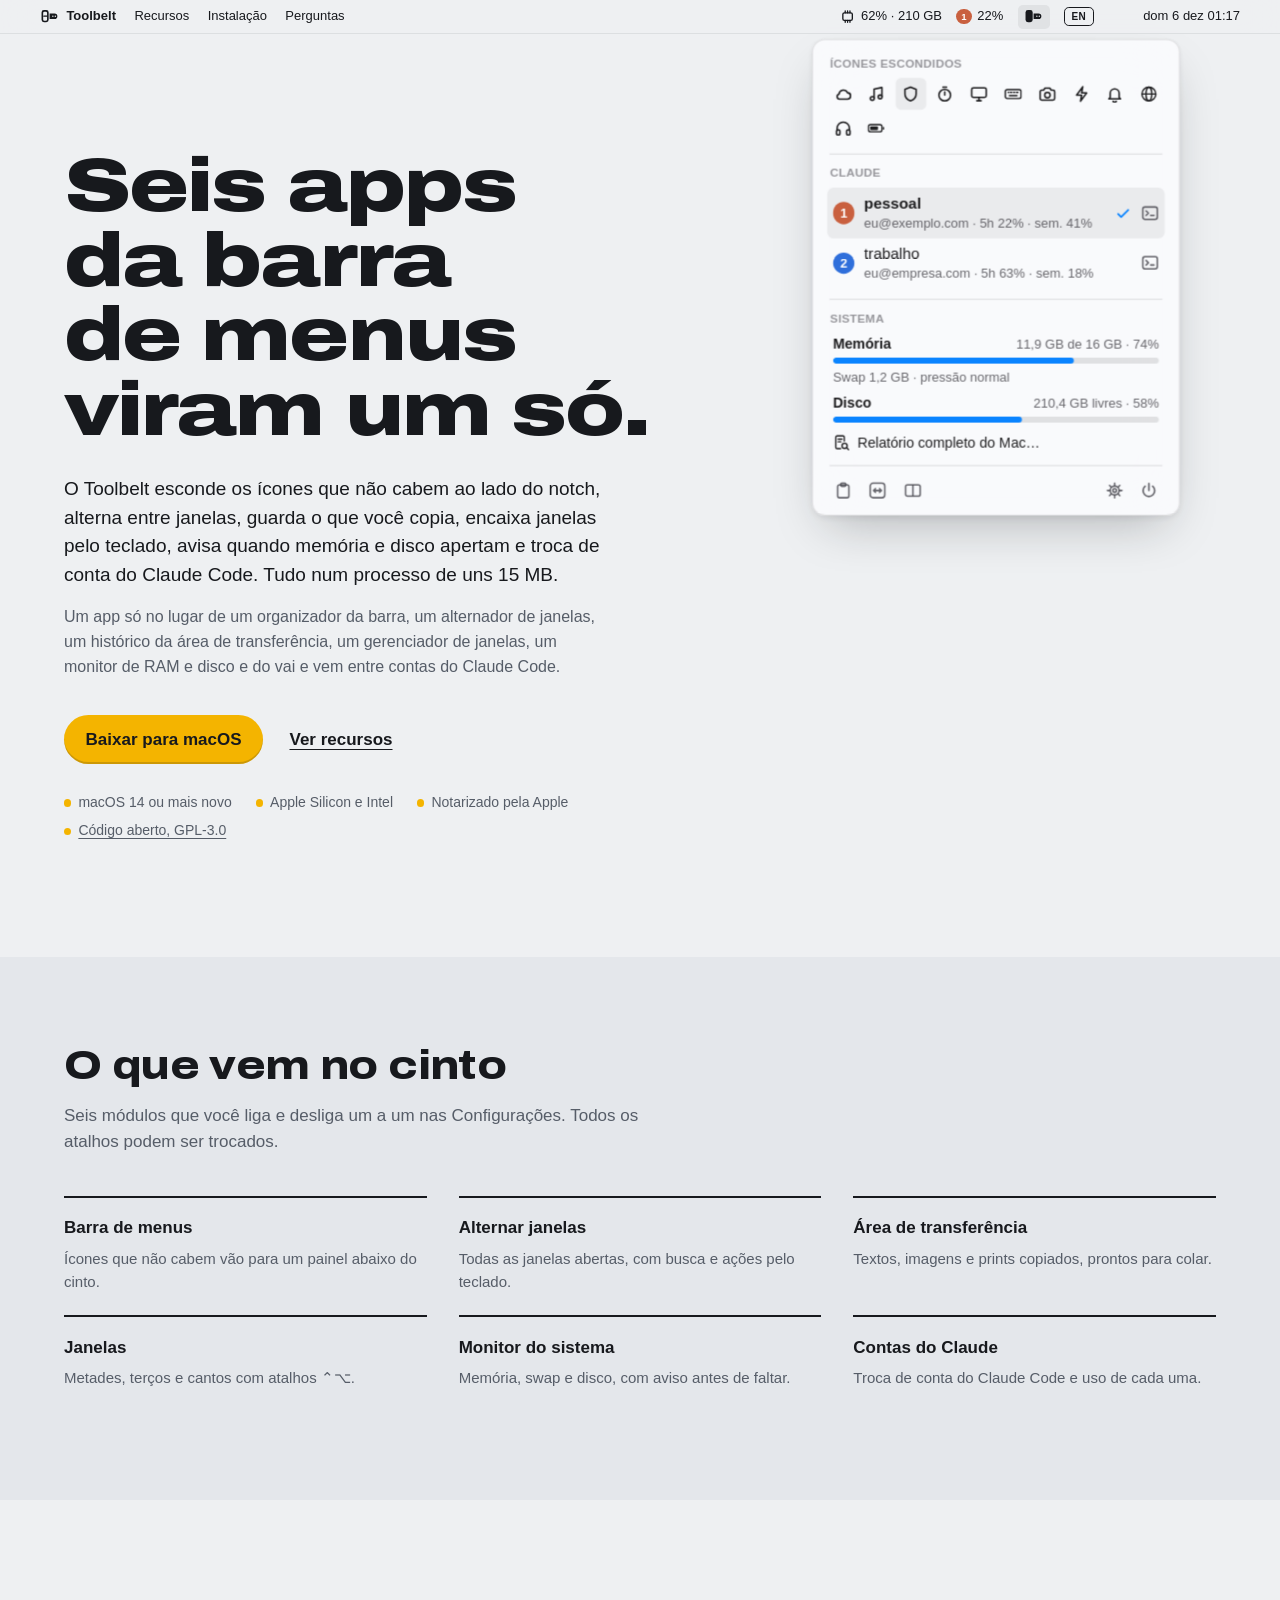
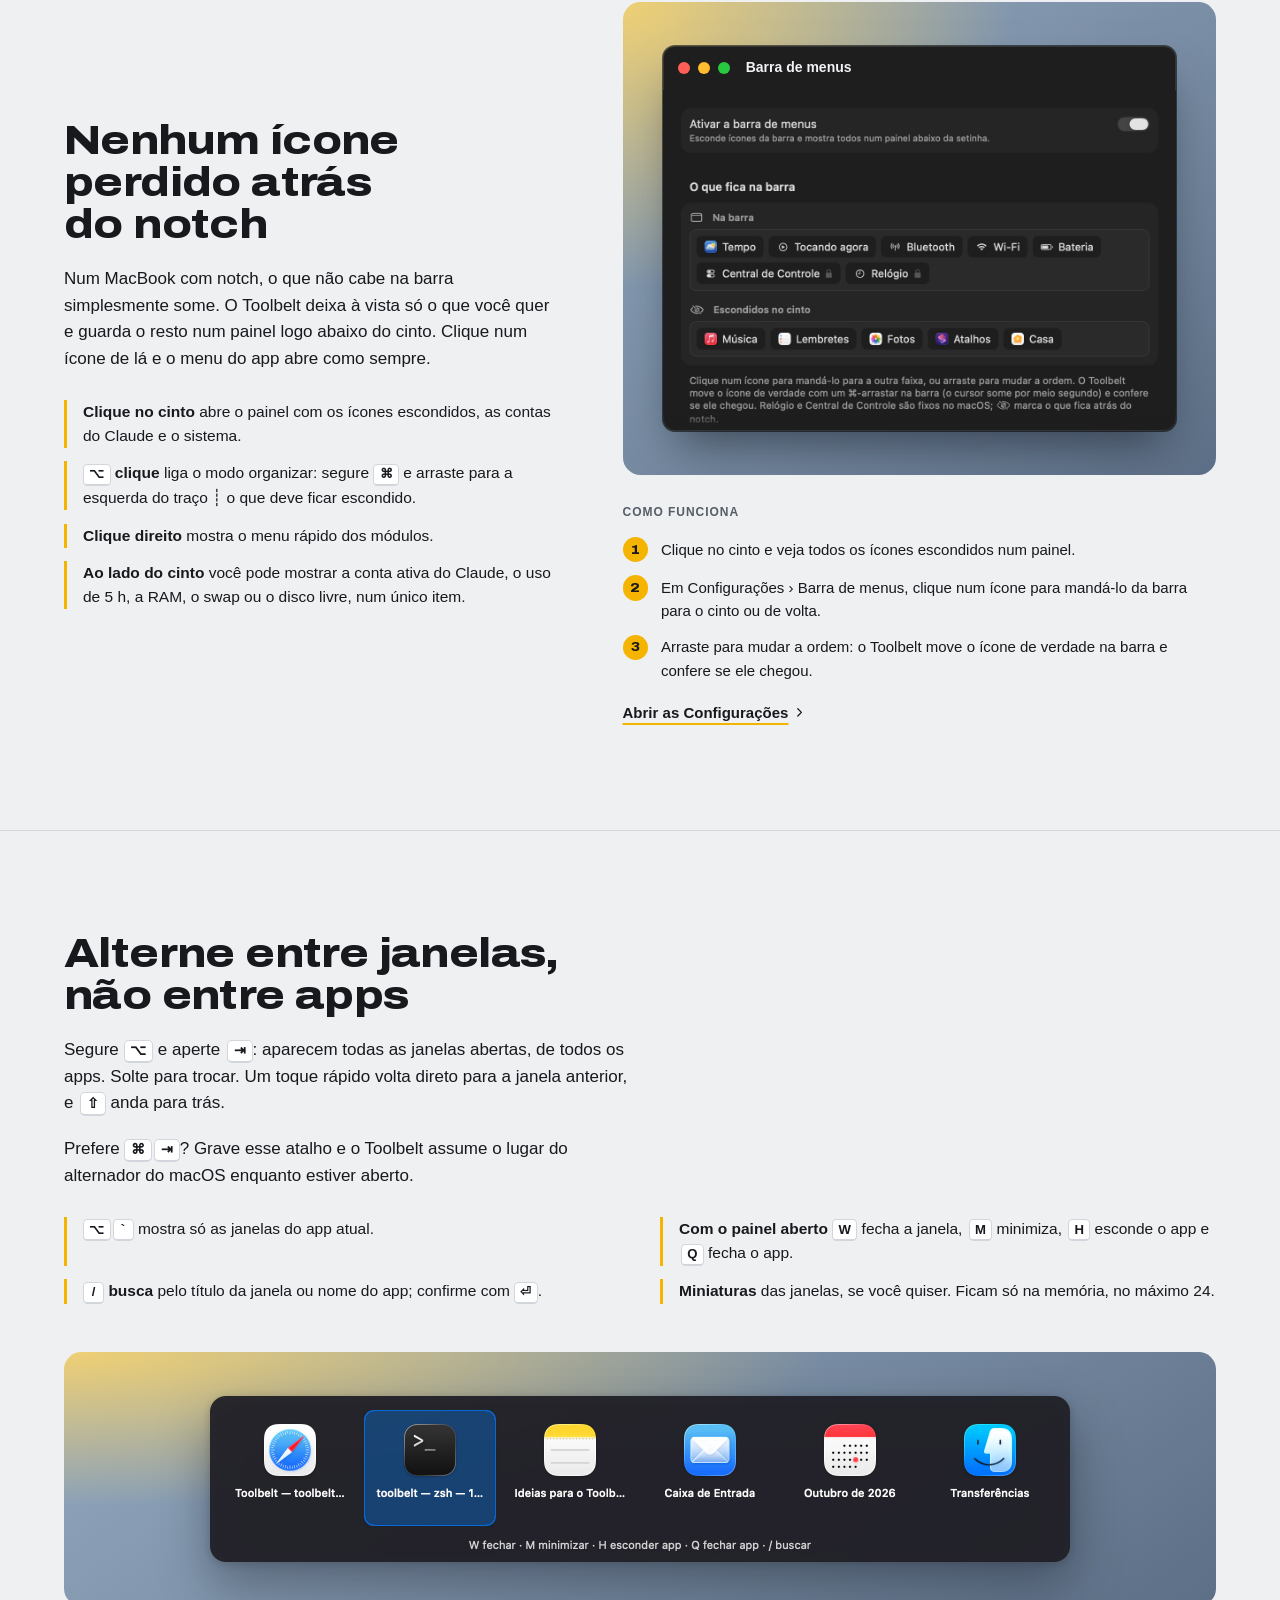
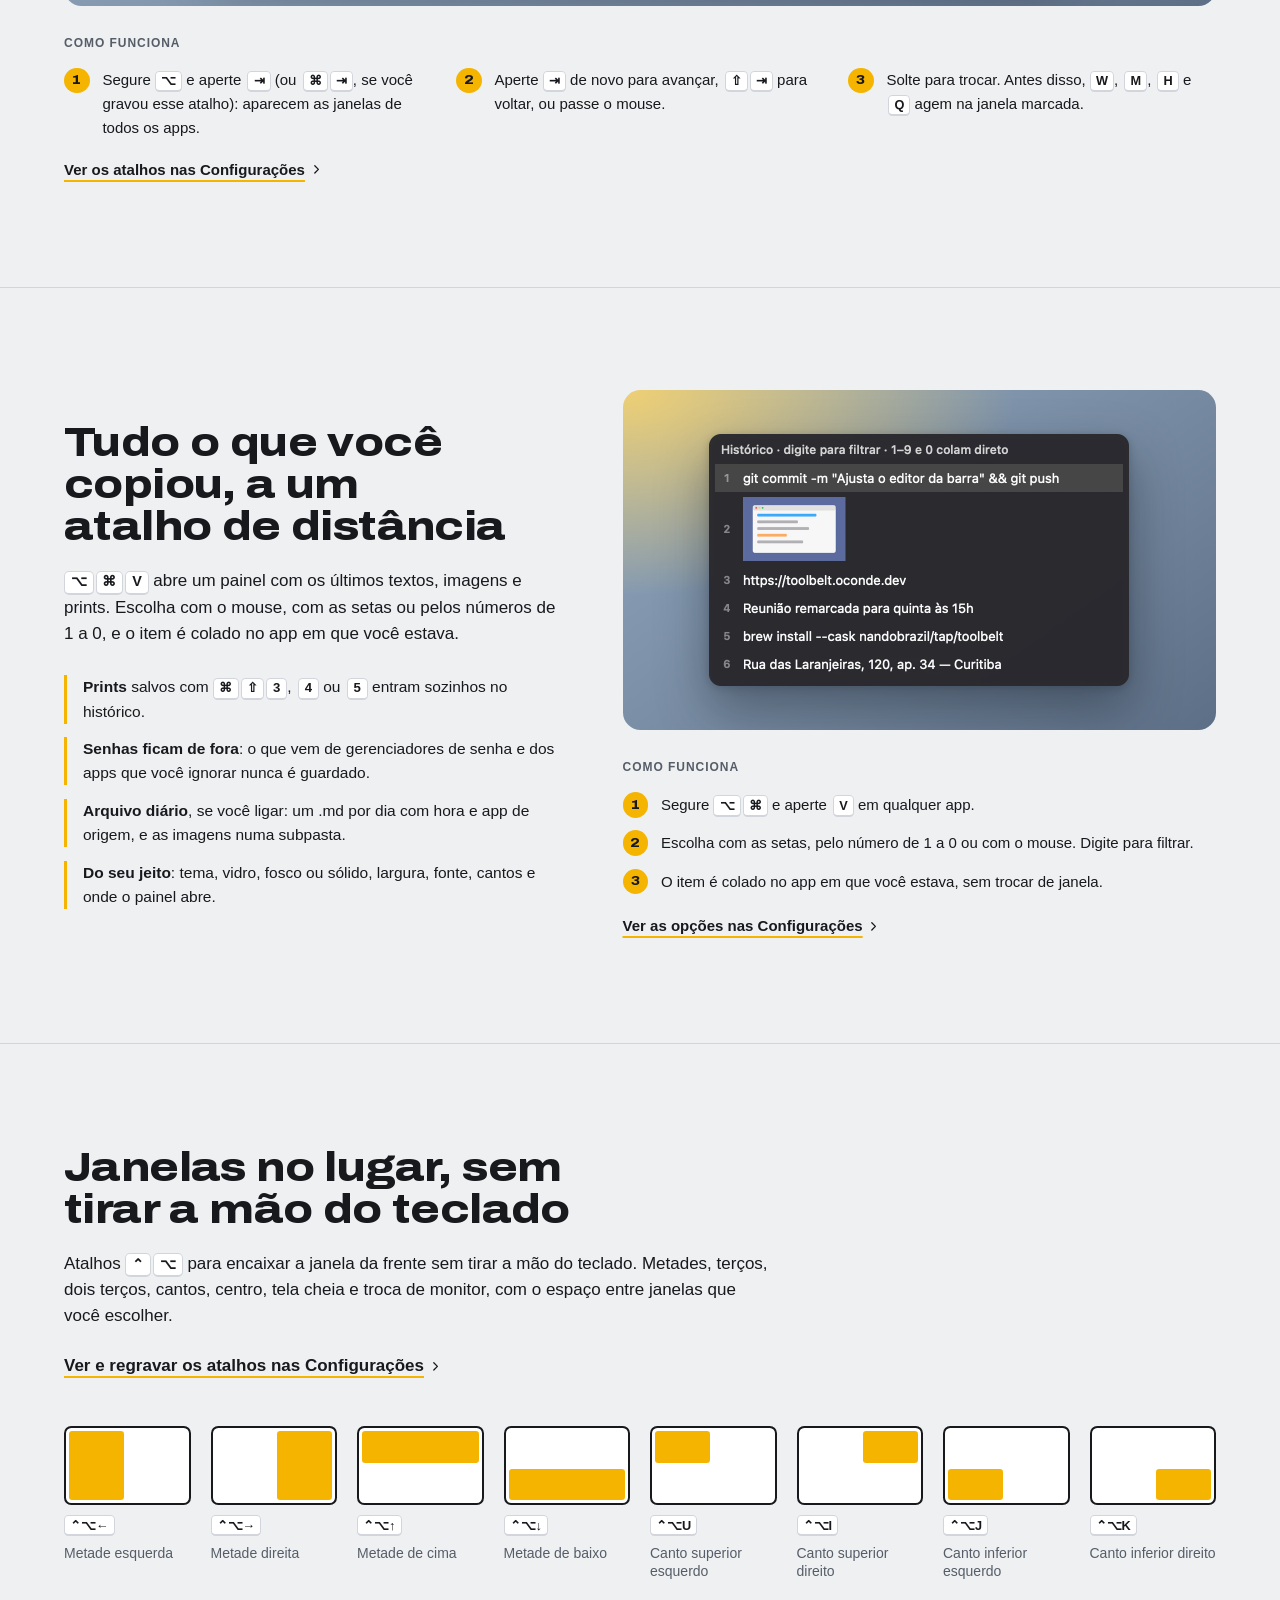
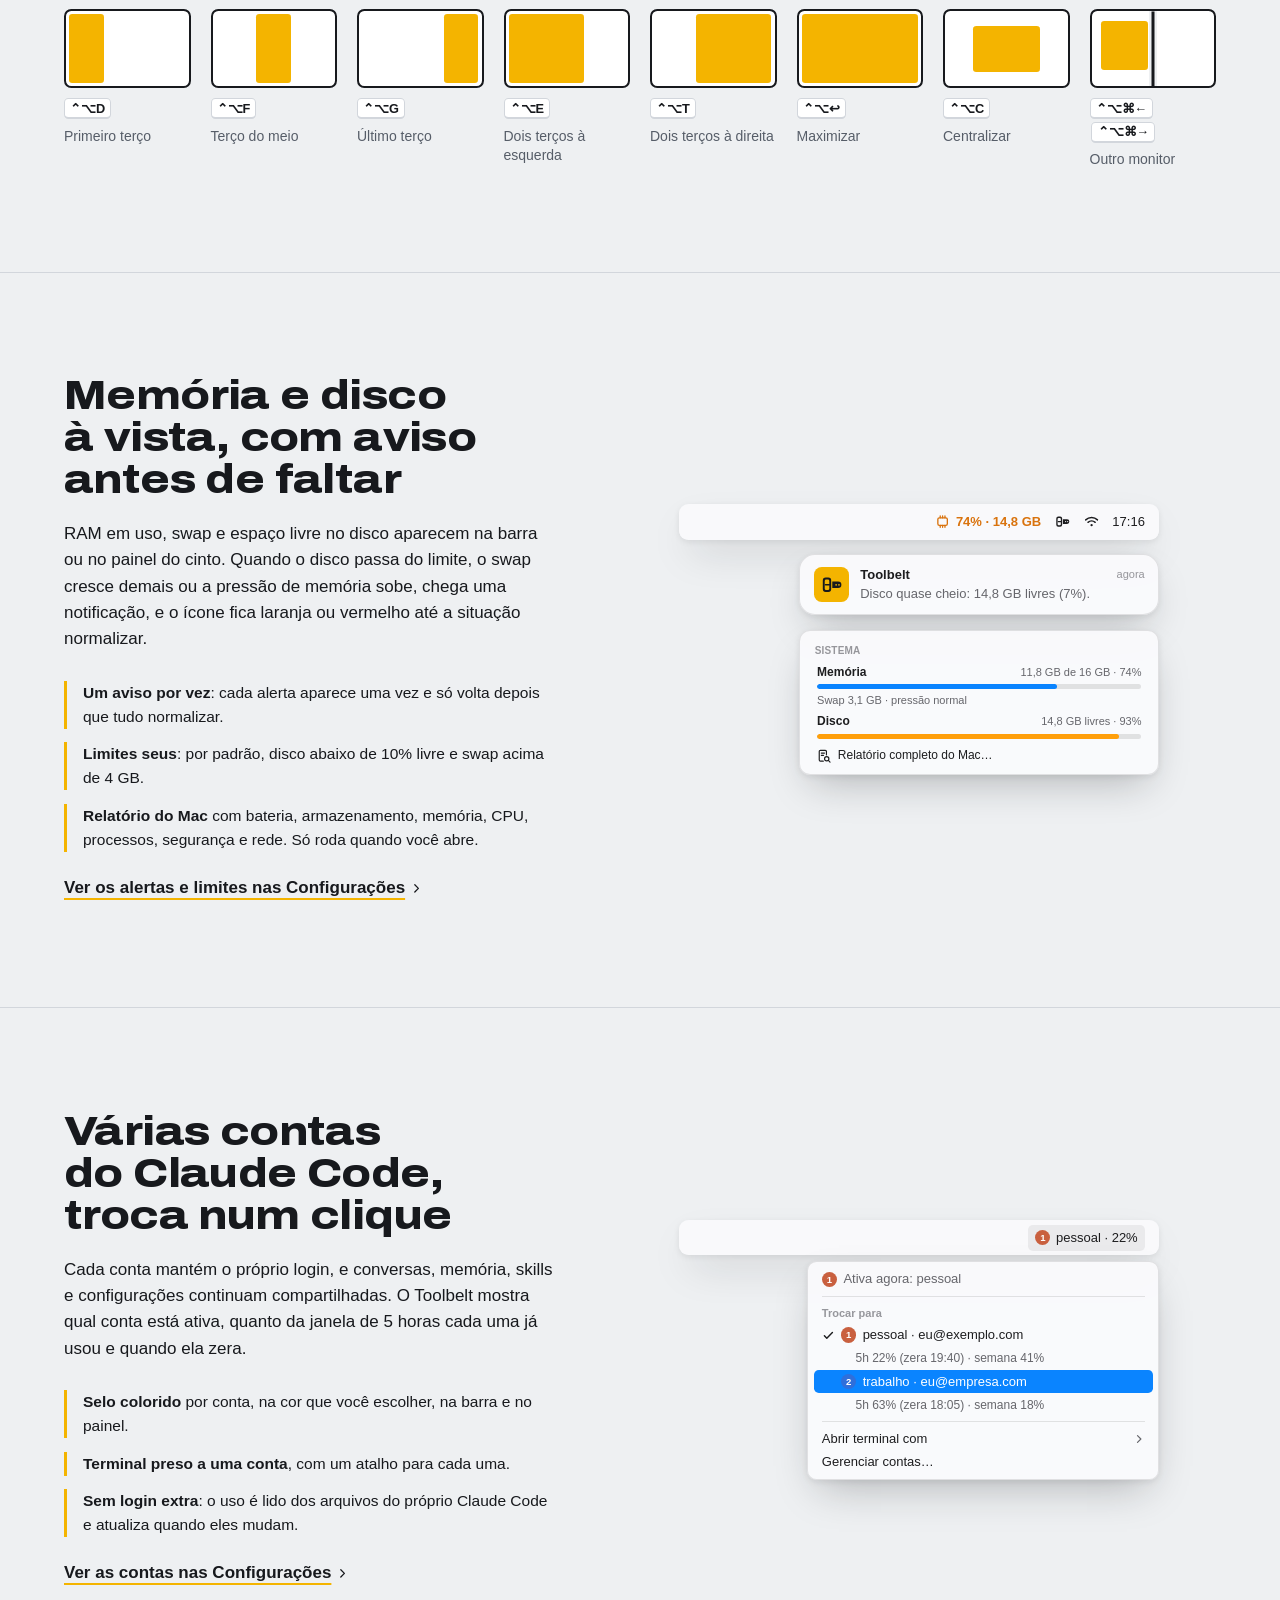
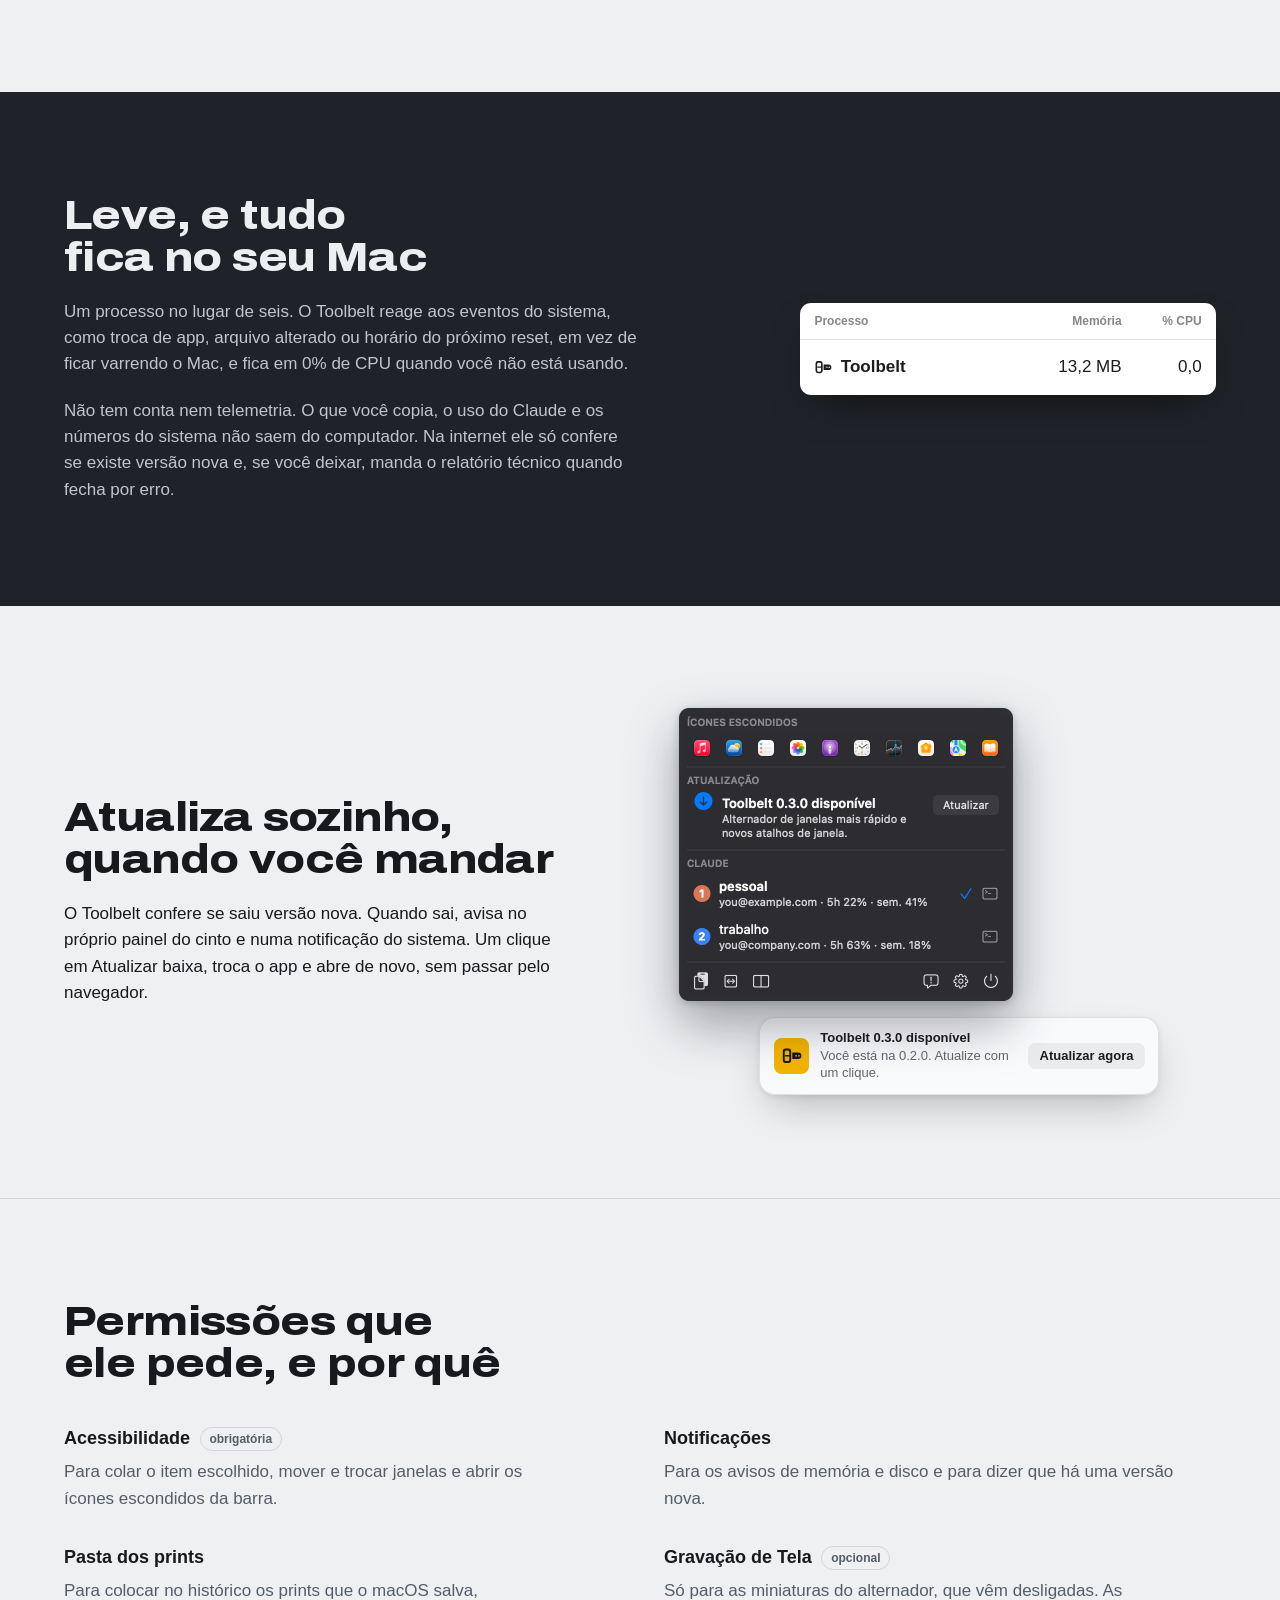
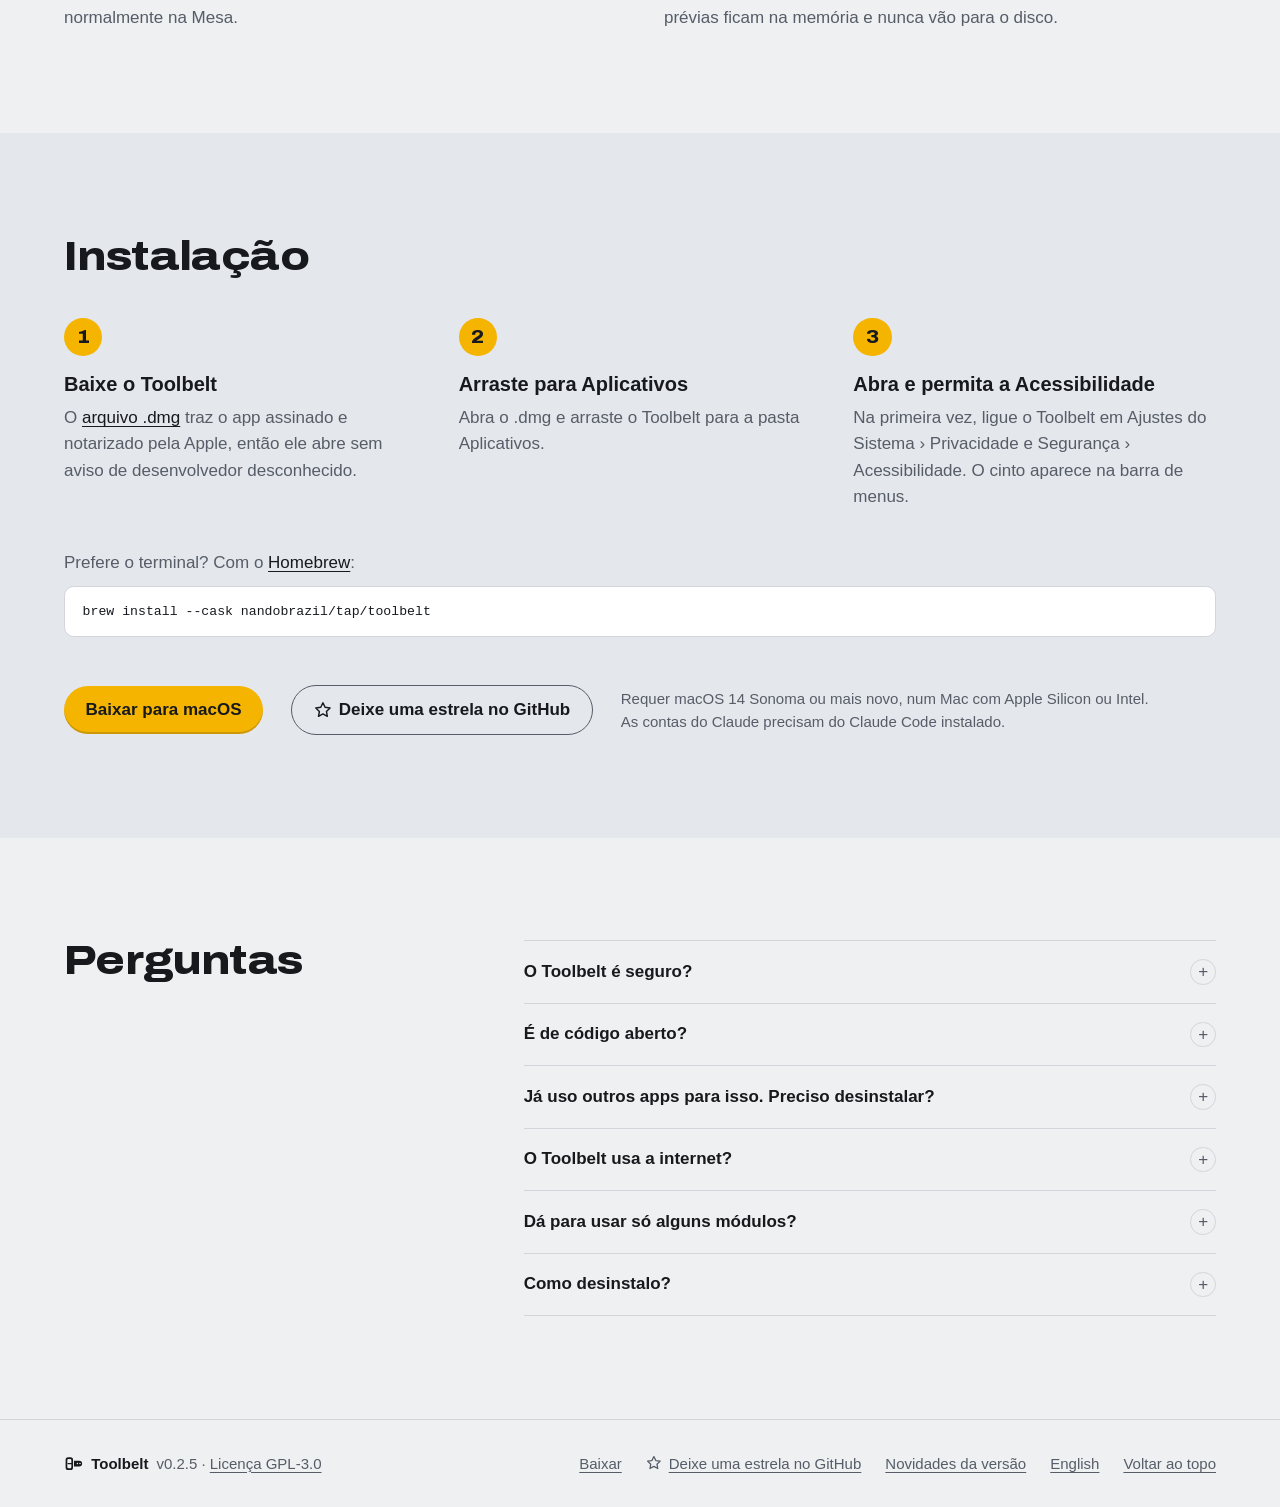
==== commit 068da48c: "Focus switcher windows through the window server Asking the target app to activate itself through Ac" ====
--- a/site/index.html
+++ b/site/index.html
@@ -503,7 +503,7 @@
 
 <footer class="site-footer">
   <div class="container site-footer__inner">
-    <p class="site-footer__brand"><svg aria-hidden="true"><use href="#belt-closed"/></svg>Toolbelt <span class="site-footer__version">v0.2.4 · <a href="https://github.com/nandobrazil/toolbelt/blob/main/LICENSE">Licença GPL-3.0</a></span></p>
+    <p class="site-footer__brand"><svg aria-hidden="true"><use href="#belt-closed"/></svg>Toolbelt <span class="site-footer__version">v0.2.5 · <a href="https://github.com/nandobrazil/toolbelt/blob/main/LICENSE">Licença GPL-3.0</a></span></p>
     <nav class="site-footer__links" aria-label="Rodapé">
       <a href="/download">Baixar</a>
       <a class="github-link" href="https://github.com/nandobrazil/toolbelt"><svg aria-hidden="true"><use href="#glyph-star"/></svg>Deixe uma estrela no GitHub</a>
